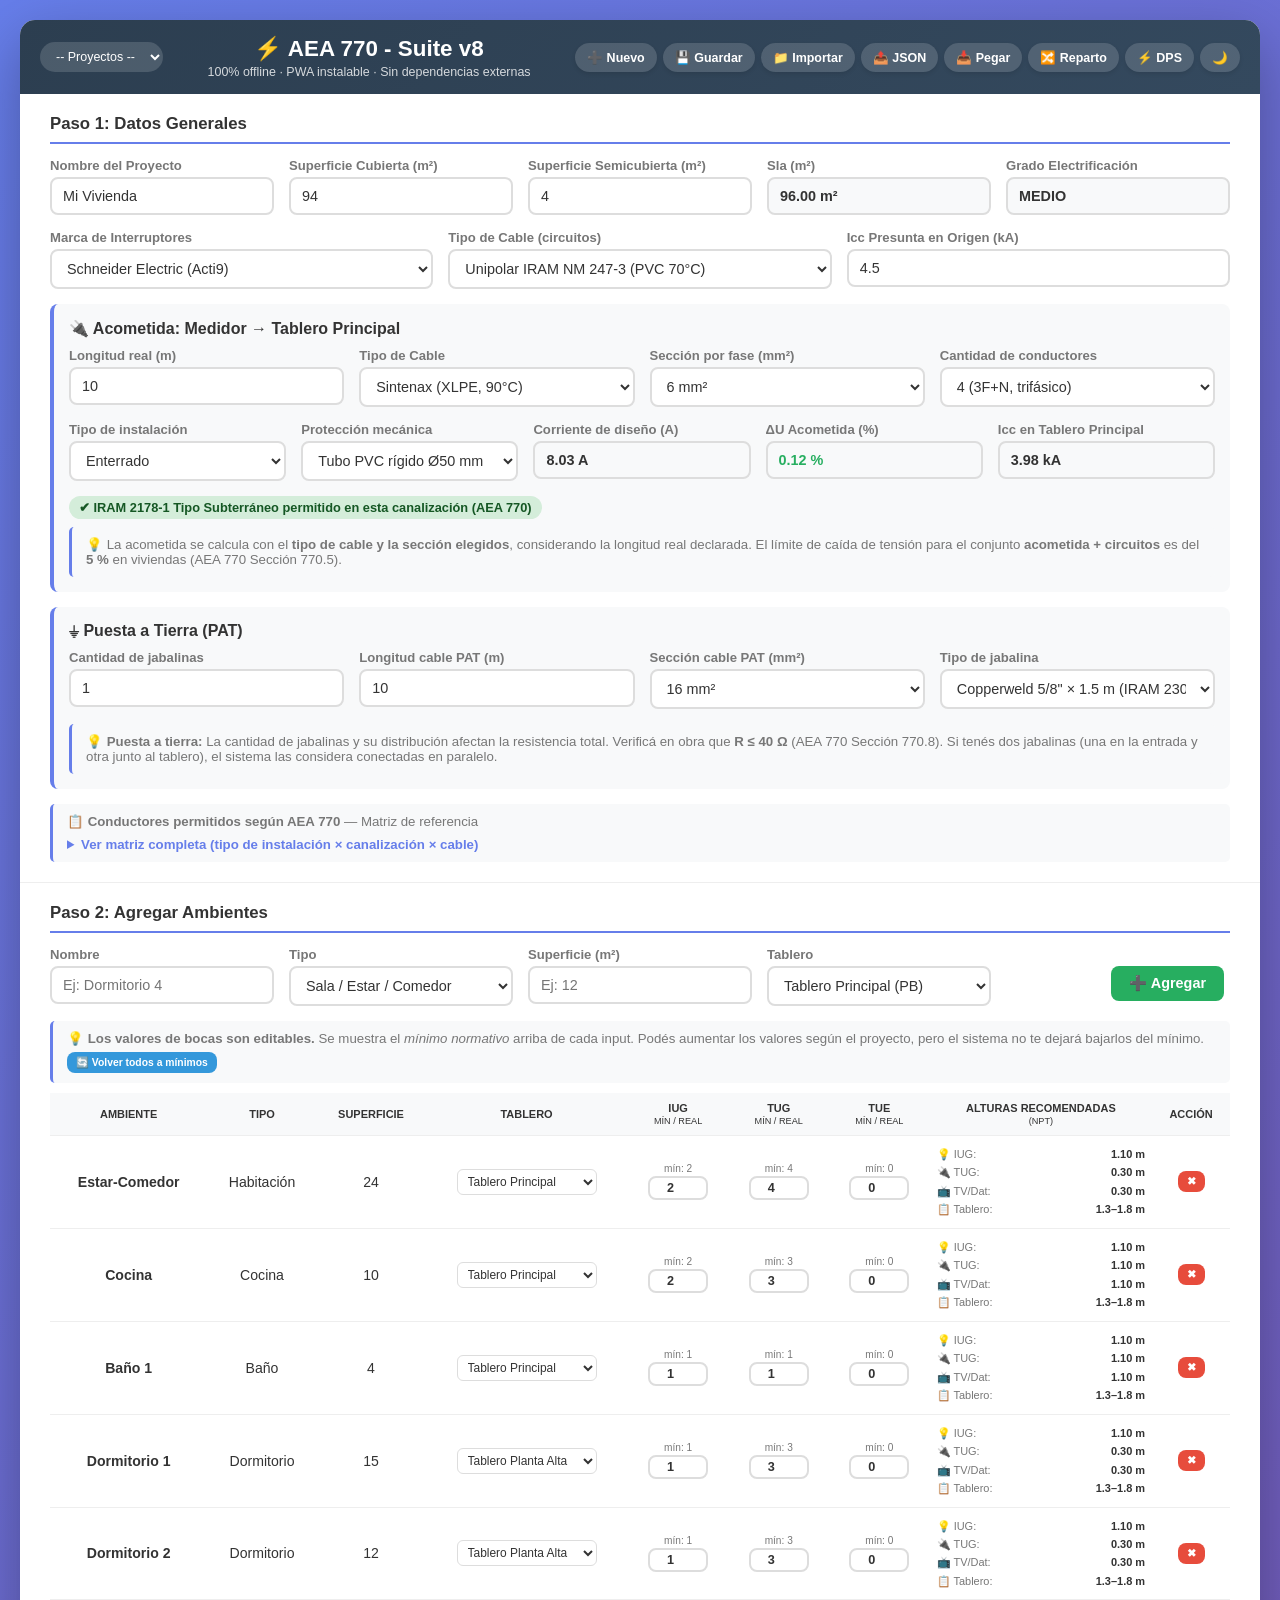
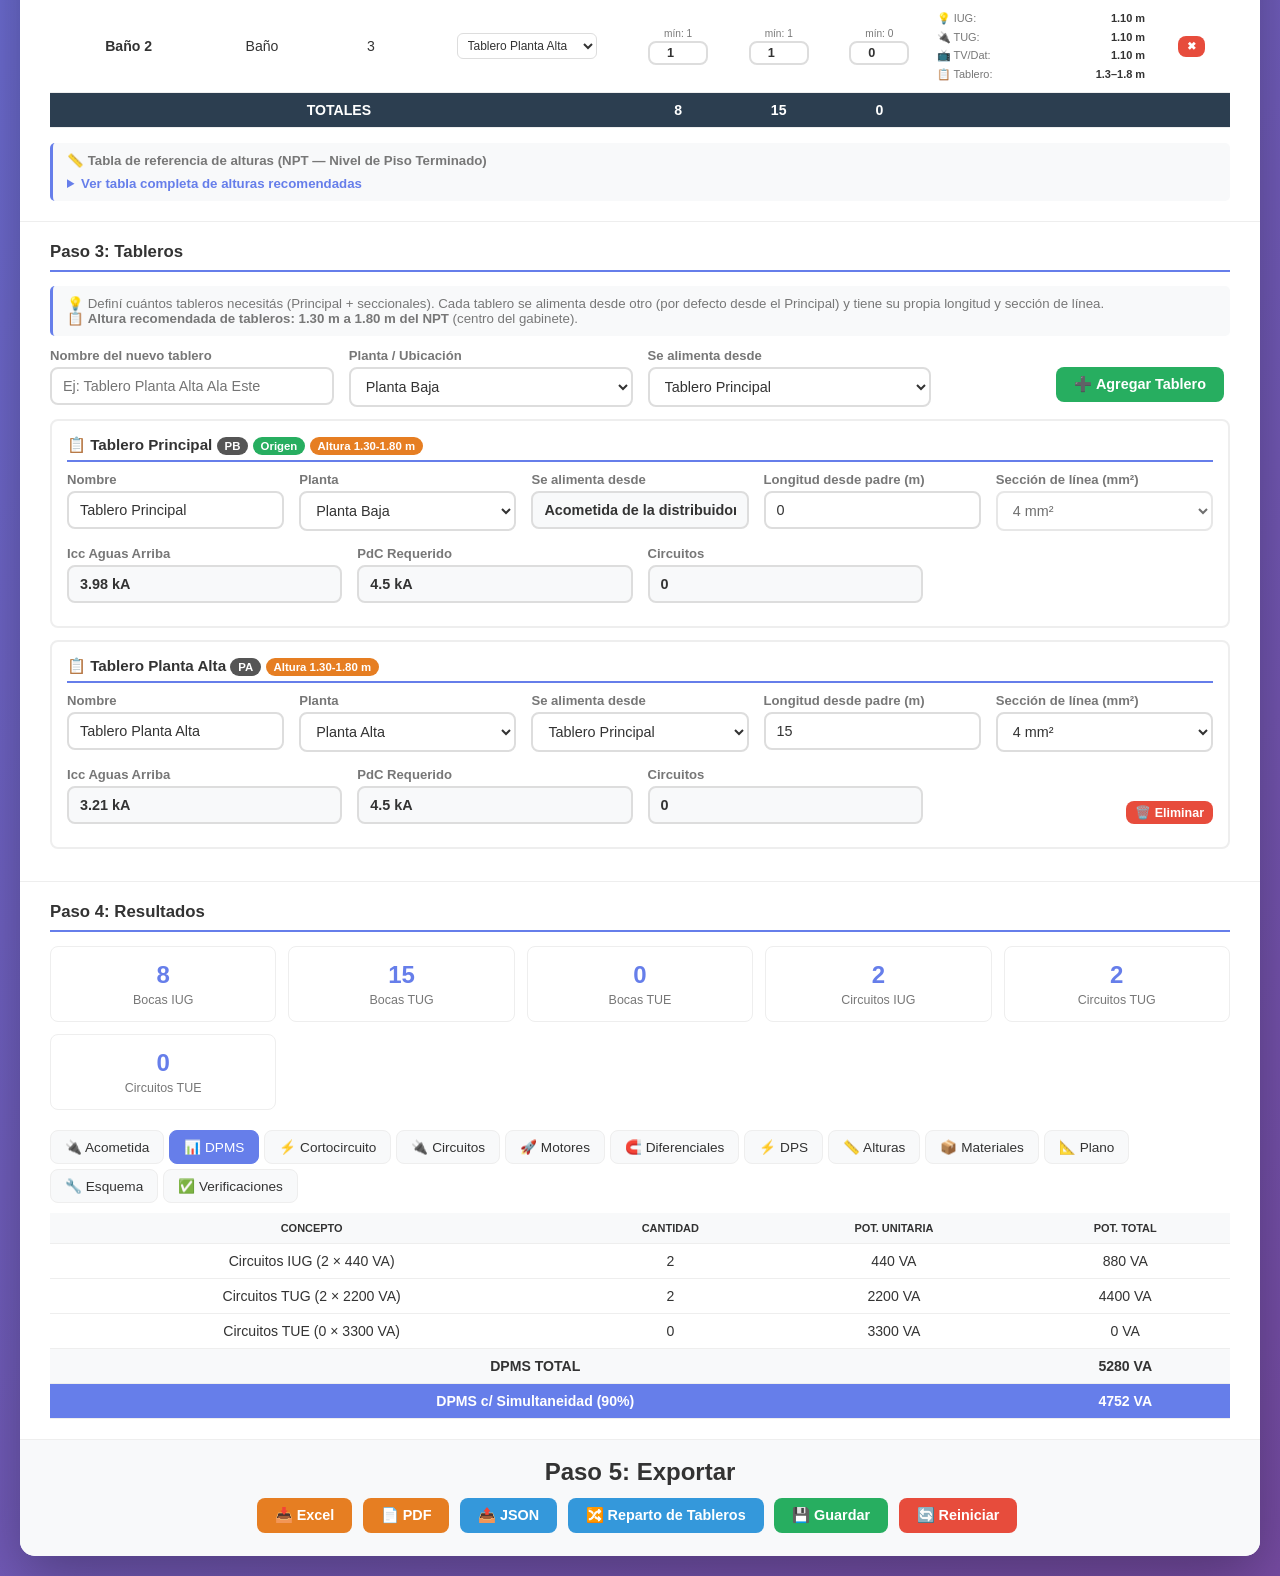
==== index.html @ 83b343ec "Add files via upload" ====
<!DOCTYPE html>
<html lang="es">
<head>
<meta charset="UTF-8">
<meta name="viewport" content="width=device-width, initial-scale=1.0">
<title>Diseño Eléctrico AEA 770 - Suite v8</title>

<!-- PWA Manifest e íconos (temporalmente desactivados) -->
<!--
<link rel="manifest" href="manifest.json">
<link rel="icon" type="image/png" sizes="192x192" href="icons/icon-192.png">
<link rel="icon" type="image/png" sizes="512x512" href="icons/icon-512.png">
<link rel="apple-touch-icon" href="icons/icon-192.png">
-->
<meta name="theme-color" content="#667eea">
<meta name="apple-mobile-web-app-capable" content="yes">
<meta name="mobile-web-app-capable" content="yes">
<meta name="apple-mobile-web-app-status-bar-style" content="black-translucent">
<meta name="apple-mobile-web-app-title" content="AEA 770">

<!-- Librerías LOCALES (sin CDN) -->
<script src="libs/jspdf.umd.min.js"></script>
<script src="libs/jspdf.plugin.autotable.min.js"></script>
<script src="libs/xlsx.full.min.js"></script>

<style>
:root {
    --bg-gradient: linear-gradient(135deg, #667eea 0%, #764ba2 100%);
    --card-bg: #ffffff;
    --card-header: linear-gradient(135deg, #2c3e50 0%, #34495e 100%);
    --text: #333;
    --text-light: #777;
    --border: #eee;
    --input-bg: #fff;
    --input-border: #ddd;
    --table-header: #f8f9fa;
    --table-hover: #f8f9fa;
    --accent: #667eea;
    --accent-dark: #5568d3;
}
body.dark {
    --bg-gradient: linear-gradient(135deg, #1a1a2e 0%, #16213e 100%);
    --card-bg: #1e1e2e;
    --card-header: linear-gradient(135deg, #0f0f1a 0%, #1a1a2e 100%);
    --text: #e0e0e0;
    --text-light: #aaa;
    --border: #333;
    --input-bg: #2a2a3e;
    --input-border: #444;
    --table-header: #2a2a3e;
    --table-hover: #2f2f45;
    --accent: #7b8ff0;
    --accent-dark: #667eea;
}
* { box-sizing: border-box; margin: 0; padding: 0; transition: background-color 0.3s, color 0.3s; }
body {
    font-family: 'Segoe UI', Tahoma, Geneva, Verdana, sans-serif;
    background: var(--bg-gradient);
    min-height: 100vh;
    padding: 20px;
    color: var(--text);
}
.container {
    max-width: 1500px;
    margin: 0 auto;
    background: var(--card-bg);
    border-radius: 15px;
    box-shadow: 0 20px 60px rgba(0,0,0,0.3);
    overflow: hidden;
}
header {
    background: var(--card-header);
    color: white;
    padding: 15px 20px;
    display: grid;
    grid-template-columns: auto 1fr auto;
    gap: 15px;
    align-items: center;
}
.header-left {
    display: flex;
    align-items: center;
    gap: 10px;
}
.header-center {
    text-align: center;
    min-width: 0;
}
.header-center h1 {
    font-size: 1.4em;
    margin-bottom: 3px;
    white-space: nowrap;
    overflow: hidden;
    text-overflow: ellipsis;
}
.header-center p {
    font-size: 0.78em;
    opacity: 0.8;
    white-space: nowrap;
    overflow: hidden;
    text-overflow: ellipsis;
}
.header-right {
    display: flex;
    gap: 6px;
    flex-wrap: nowrap;
    justify-content: flex-end;
    align-items: center;
}
.header-right button {
    background: rgba(255,255,255,0.15);
    border: none;
    color: white;
    padding: 7px 12px;
    border-radius: 18px;
    cursor: pointer;
    font-size: 0.78em;
    margin: 0;
    white-space: nowrap;
    width: auto;
    box-shadow: 0 2px 4px rgba(0,0,0,0.1);
    transition: transform 0.2s, background 0.3s;
}
.header-right button:hover {
    background: rgba(255,255,255,0.3);
    transform: translateY(-2px);
}
.proyecto-selector {
    background: rgba(255,255,255,0.15);
    border: none;
    color: white;
    padding: 7px 12px;
    border-radius: 18px;
    font-size: 0.78em;
    cursor: pointer;
    max-width: 200px;
    width: auto;
}
.proyecto-selector option { color: #333; }

@media (max-width: 900px) {
    header {
        grid-template-columns: 1fr;
        text-align: center;
    }
    .header-left, .header-center, .header-right {
        justify-content: center;
    }
    .header-center h1 { white-space: normal; }
    .header-center p { white-space: normal; }
    .header-right { flex-wrap: wrap; }
    .proyecto-selector { max-width: 100%; }
}
label {
    display: block; font-weight: 600; margin-bottom: 4px;
    color: var(--text-light); font-size: 0.82em;
}
input, select, textarea {
    width: 100%; padding: 9px 11px;
    border: 2px solid var(--input-border);
    border-radius: 8px; font-size: 0.9em;
    background: var(--input-bg); color: var(--text);
}
input:focus, select:focus, textarea:focus { outline: none; border-color: var(--accent); }
input[readonly] { background: var(--table-header); font-weight: 700; }
button {
    background: var(--accent); color: white; border: none;
    padding: 9px 18px; border-radius: 8px;
    font-size: 0.9em; font-weight: 600; cursor: pointer;
    margin-right: 6px; margin-bottom: 5px;
}
button:hover { background: var(--accent-dark); }
button.danger { background: #e74c3c; }
button.danger:hover { background: #c0392b; }
button.success { background: #27ae60; }
button.success:hover { background: #229954; }
button.export { background: #e67e22; }
button.export:hover { background: #d35400; }
button.info { background: #3498db; }
button.info:hover { background: #2980b9; }
button.small { padding: 4px 9px; font-size: 0.78em; margin: 0; }
table {
    width: 100%; border-collapse: collapse; margin-top: 10px;
    font-size: 0.88em;
}
th, td {
    padding: 9px 7px; text-align: center;
    border-bottom: 1px solid var(--border);
}
th {
    background: var(--table-header); color: var(--text);
    font-weight: 700; font-size: 0.78em; text-transform: uppercase;
}
tr:hover { background: var(--table-hover); }
.result-card {
    background: var(--table-header); border-left: 4px solid var(--accent);
    padding: 15px; border-radius: 8px; margin-bottom: 15px;
}
.result-card h3 { color: var(--text); font-size: 1em; margin-bottom: 10px; }
.grid-2 {
    display: grid;
    grid-template-columns: repeat(auto-fit, minmax(190px, 1fr));
    gap: 12px;
}
.stat {
    background: var(--card-bg); padding: 14px;
    border-radius: 8px; text-align: center;
    border: 1px solid var(--border);
}
.stat .value { font-size: 1.5em; font-weight: 700; color: var(--accent); }
.stat .label { font-size: 0.78em; color: var(--text-light); margin-top: 4px; }
.badge {
    display: inline-block; padding: 4px 10px;
    border-radius: 20px; font-size: 0.8em; font-weight: 700;
}
.badge.ok { background: #d4edda; color: #155724; }
.badge.warn { background: #fff3cd; color: #856404; }
.badge.error { background: #f8d7da; color: #721c24; }
.badge.info { background: #d1ecf1; color: #0c5460; }
.actions {
    padding: 18px 30px; background: var(--table-header); text-align: center;
}
.empty-msg {
    text-align: center; color: var(--text-light);
    padding: 20px; font-style: italic;
}
.canvas-container, .svg-container {
    background: var(--card-bg); border: 1px solid var(--border);
    border-radius: 8px; padding: 12px; overflow-x: auto;
}
.svg-container svg { display: block; margin: 0 auto; max-width: 100%; }
.info-tip {
    background: var(--table-header); border-left: 3px solid var(--accent);
    padding: 10px 14px; border-radius: 5px;
    font-size: 0.83em; margin-top: 10px; color: var(--text-light);
}
.marca-badge {
    display: inline-block; padding: 3px 8px;
    border-radius: 12px; font-size: 0.75em;
    font-weight: 700; background: var(--accent); color: white;
}
.modal {
    display: none; position: fixed;
    top: 0; left: 0; width: 100%; height: 100%;
    background: rgba(0,0,0,0.7); z-index: 1000;
    justify-content: center; align-items: center;
}
.modal.active { display: flex; }
.modal-content {
    background: var(--card-bg); color: var(--text);
    padding: 25px; border-radius: 12px;
    max-width: 700px; width: 90%; max-height: 85vh;
    overflow-y: auto;
}
.modal-content h3 { margin-bottom: 15px; }
.modal-content textarea {
    width: 100%; height: 200px; padding: 10px;
    font-family: monospace; font-size: 0.8em;
    background: var(--input-bg); color: var(--text);
    border: 2px solid var(--input-border); border-radius: 8px;
}
.tabs {
    display: flex; gap: 5px; margin-bottom: 10px; flex-wrap: wrap;
}
.tab {
    padding: 8px 14px; background: var(--table-header);
    border: 1px solid var(--border); border-radius: 8px;
    cursor: pointer; font-size: 0.85em; color: var(--text);
}
.tab.active { background: var(--accent); color: white; border-color: var(--accent); }
.tab-content { display: none; }
.tab-content.active { display: block; }

/* PLANO EDITOR */
.plano-toolbar {
    display: flex; gap: 8px; margin-bottom: 10px;
    padding: 10px; background: var(--table-header);
    border-radius: 8px; flex-wrap: wrap; align-items: center;
}
.plano-toolbar button {
    padding: 6px 12px; font-size: 0.82em; margin: 0;
}
.plano-toolbar button.active {
    background: #27ae60; box-shadow: 0 0 0 2px rgba(39,174,96,0.4);
}
.plano-editor-wrap {
    background: var(--card-bg); border: 1px solid var(--border);
    border-radius: 8px; overflow: auto; max-height: 700px;
    position: relative;
}
#planoCanvas {
    display: block; cursor: crosshair;
    background: #fafafa;
}
body.dark #planoCanvas { background: #2a2a3e; }
.plano-info {
    display: flex; gap: 15px; margin-top: 10px; padding: 10px;
    background: var(--table-header); border-radius: 8px;
    font-size: 0.85em; flex-wrap: wrap;
}
.plano-info span { color: var(--text-light); }
.plano-info strong { color: var(--text); }
.elemento-seleccionado {
    position: fixed; bottom: 20px; right: 20px;
    background: var(--card-bg); border: 2px solid var(--accent);
    border-radius: 8px; padding: 12px 15px;
    box-shadow: 0 4px 12px rgba(0,0,0,0.2);
    font-size: 0.85em; z-index: 500; min-width: 220px;
}
.elemento-seleccionado h4 { margin-bottom: 8px; font-size: 0.95em; }
.elemento-seleccionado input, .elemento-seleccionado select {
    margin-bottom: 6px; padding: 5px 8px; font-size: 0.85em;
}
.elemento-seleccionado button { padding: 5px 10px; font-size: 0.8em; margin: 2px; }

/* TABLERO CARD */
.tablero-card {
    background: var(--card-bg); border: 2px solid var(--border);
    border-radius: 8px; padding: 15px; margin-bottom: 12px;
}
.tablero-card h4 {
    color: var(--text); font-size: 0.95em;
    margin-bottom: 10px; padding-bottom: 5px;
    border-bottom: 2px solid var(--accent);
}
.tablero-card .form-row { margin-bottom: 8px; }

/* INPUT BOCAS EDITABLE */
.bocas-input-wrap {
    display: flex; flex-direction: column; align-items: center; gap: 2px;
}
.bocas-input-wrap input {
    width: 60px; padding: 3px; text-align: center;
    font-weight: 700;
}
.bocas-min {
    font-size: 0.72em; color: var(--text-light); font-weight: 400;
}
.bocas-badge-extra {
    display: inline-block;
    background: #3498db; color: white;
    font-size: 0.68em; font-weight: 700;
    padding: 1px 5px; border-radius: 8px;
    margin-left: 3px;
}

/* INSTALL BANNER */
#installBanner {
    display: none;
    background: linear-gradient(135deg, #27ae60, #229954);
    color: white;
    padding: 12px 20px;
    border-radius: 10px;
    margin-bottom: 15px;
    text-align: center;
    font-size: 0.9em;
}
#installBanner button {
    background: white;
    color: #27ae60;
    font-weight: 700;
    padding: 6px 14px;
    margin-left: 10px;
}

/* ===== CORRECCIÓN DE LAYOUT ===== */
.header-right button,
.header-right .proyecto-selector,
.header-left .proyecto-selector {
    width: auto;
    max-width: none;
}
.header-right button {
    flex: 0 0 auto;
}
@media (max-width: 900px) {
    .header-right {
        flex-wrap: wrap;
        justify-content: center;
    }
    .header-right button,
    .header-right .proyecto-selector,
    .header-left .proyecto-selector {
        width: auto;
        flex: 0 0 auto;
    }
    .proyecto-selector { max-width: 100%; }
}

.step {
    padding: 20px 30px;
    border-bottom: 1px solid var(--border);
}
.step h2 {
    font-size: 1.05em;
    color: var(--text);
    margin-bottom: 14px;
    padding-bottom: 8px;
    border-bottom: 2px solid var(--accent);
}
.form-row {
    display: flex;
    gap: 15px;
    flex-wrap: wrap;
    margin-bottom: 15px;
}
.form-row .form-group { flex: 1 1 180px; min-width: 0; }
.form-group { display: flex; flex-direction: column; }
.form-group button { margin-top: auto; }

@media (max-width: 700px) {
    .form-row { flex-direction: column; }
    header h1 { font-size: 1.2em; }
    .stat .value { font-size: 1.2em; }
}

/* ALTURAS CELL */
.alturas-cell {
    font-size: 0.78em;
    line-height: 1.5;
    text-align: left;
    min-width: 130px;
}
.alturas-cell .alt-row {
    display: flex;
    justify-content: space-between;
    gap: 8px;
    padding: 1px 0;
}
.alturas-cell .alt-label {
    color: var(--text-light);
    font-weight: 400;
}
.alturas-cell .alt-value {
    font-weight: 700;
    color: var(--text);
}
.alturas-ref-table {
    width: 100%;
    font-size: 0.78em;
}
.alturas-ref-table th {
    background: var(--accent);
    color: white;
    font-size: 0.72em;
}
.alturas-ref-table td { text-align: left; padding: 6px; }
.alturas-ref-table td.center { text-align: center; }

/* MATRIZ AEA */
.matriz-aea-table {
    width: 100%;
    font-size: 0.72em;
    border-collapse: collapse;
}
.matriz-aea-table th {
    background: var(--accent);
    color: white;
    padding: 6px 4px;
    font-size: 0.68em;
    text-align: center;
}
.matriz-aea-table td {
    padding: 5px 4px;
    text-align: center;
    border: 1px solid var(--border);
    font-size: 0.95em;
}
.matriz-aea-table td:first-child,
.matriz-aea-table td:nth-child(2) {
    text-align: left;
    font-weight: 600;
    font-size: 0.85em;
}
.matriz-aea-table td.cell-permitido {
    background: #d4edda;
    color: #155724;
    font-weight: 700;
}
.matriz-aea-table td.cell-no-permitido {
    background: #f8d7da;
    color: #721c24;
    font-weight: 700;
}
.matriz-aea-table td.cell-solo-pe {
    background: #fff3cd;
    color: #856404;
    font-weight: 700;
}

/* INPUTS EDITABLES EN TABLA DE CIRCUITOS */
.circ-input {
    width: 70px;
    padding: 3px 4px;
    font-size: 0.85em;
    text-align: center;
    border: 1px solid var(--input-border);
    border-radius: 5px;
    background: var(--input-bg);
    color: var(--text);
}
.circ-input.editable {
    border-color: var(--accent);
    background: var(--input-bg);
}
.circ-select {
    padding: 3px 4px;
    font-size: 0.82em;
    border: 1px solid var(--input-border);
    border-radius: 5px;
    background: var(--input-bg);
    color: var(--text);
    max-width: 90px;
}
</style>
</head>
<body>
<div class="container">
    <header>
    <div class="header-left">
        <select class="proyecto-selector" id="selectorProyecto" onchange="cambiarProyecto(this.value)">
            <option value="">-- Proyectos --</option>
        </select>
    </div>
    <div class="header-center">
        <h1>⚡ AEA 770 - Suite v8</h1>
        <p>100% offline · PWA instalable · Sin dependencias externas</p>
    </div>
    <div class="header-right">
        <button onclick="nuevoProyecto()">➕ Nuevo</button>
        <button onclick="guardarProyecto()">💾 Guardar</button>
        <button onclick="document.getElementById('inputFileJSON').click()">📁 Importar</button>
        <button onclick="abrirModalJSON('exportar')">📤 JSON</button>
        <button onclick="abrirModalJSON('importar')">📥 Pegar</button>
        <button onclick="abrirRepartoTableros()" title="Reparto de circuitos por tablero">🔀 Reparto</button>
        <button onclick="irAModuloDPS()" title="Módulo de Protección contra Sobretensiones">⚡ DPS</button>
        <button onclick="toggleTema()">🌙</button>
    </div>
    <input type="file" id="inputFileJSON" accept=".json" style="display:none;" onchange="importarArchivoJSON(this)">
    </header>

    <div id="installBanner">
        📲 Instalá esta app en tu dispositivo para usarla sin conexión.
        <button onclick="instalarPWA()">Instalar</button>
        <button onclick="cerrarBanner()" style="background: rgba(255,255,255,0.2); color: white;">✖</button>
    </div>

    <!-- PASO 1 -->
    <div class="step">
        <h2>Paso 1: Datos Generales</h2>
        <div class="form-row">
            <div class="form-group">
                <label>Nombre del Proyecto</label>
                <input type="text" id="nombreProyecto" value="Mi Vivienda">
            </div>
            <div class="form-group">
                <label>Superficie Cubierta (m²)</label>
                <input type="number" id="supCubierta" value="94" min="0" step="0.1">
            </div>
            <div class="form-group">
                <label>Superficie Semicubierta (m²)</label>
                <input type="number" id="supSemicubierta" value="4" min="0" step="0.1">
            </div>
            <div class="form-group">
                <label>Sla (m²)</label>
                <input type="text" id="slaResult" readonly>
            </div>
            <div class="form-group">
                <label>Grado Electrificación</label>
                <input type="text" id="gradoResult" readonly>
            </div>
        </div>
        <div class="form-row">
            <div class="form-group">
                <label>Marca de Interruptores</label>
                <select id="marcaInterruptores" onchange="renderizarTodo()">
                    <option value="Schneider">Schneider Electric (Acti9)</option>
                    <option value="Siemens">Siemens (5SL / Betagard)</option>
                    <option value="ABB">ABB (System pro M compact)</option>
                    <option value="Legrand">Legrand (DX³)</option>
                </select>
            </div>
            <div class="form-group">
                <label>Tipo de Cable (circuitos)</label>
                <select id="tipoCable" onchange="renderizarTodo()">
                    <option value="unipolar">Unipolar IRAM NM 247-3 (PVC 70°C)</option>
                    <option value="afumex">Afumex (Libre de halógenos, 90°C)</option>
                    <option value="sintenax">Sintenax (XLPE, 90°C)</option>
                </select>
            </div>
            <div class="form-group">
                <label>Icc Presunta en Origen (kA)</label>
                <input type="number" id="iccOrigen" value="4.5" min="0.5" max="10" step="0.1">
            </div>
        </div>

        <!-- ACOMETIDA MEDIDOR → TABLERO PRINCIPAL -->
        <div class="result-card" style="margin-top:15px;margin-bottom:0;">
            <h3>🔌 Acometida: Medidor → Tablero Principal</h3>
            <div class="form-row">
                <div class="form-group">
                    <label>Longitud real (m)</label>
                    <input type="number" id="acomLongitud" value="10" min="0" step="0.5" onchange="renderizarTodo()">
                </div>
                <div class="form-group">
                    <label>Tipo de Cable</label>
                    <select id="acomTipoCable" onchange="renderizarTodo()">
                        <option value="unipolar">Unipolar IRAM NM 247-3 (PVC 70°C)</option>
                        <option value="afumex">Afumex (Libre de halógenos, 90°C)</option>
                        <option value="sintenax" selected>Sintenax (XLPE, 90°C)</option>
                    </select>
                </div>
                <div class="form-group">
                    <label>Sección por fase (mm²)</label>
                    <select id="acomSeccion" onchange="renderizarTodo()">
                        <option value="4">4 mm²</option>
                        <option value="6" selected>6 mm²</option>
                        <option value="10">10 mm²</option>
                        <option value="16">16 mm²</option>
                        <option value="25">25 mm²</option>
                        <option value="35">35 mm²</option>
                    </select>
                </div>
                <div class="form-group">
                    <label>Cantidad de conductores</label>
                    <select id="acomConductores" onchange="renderizarTodo()">
                        <option value="3">3 (2F+N, monofásico)</option>
                        <option value="4" selected>4 (3F+N, trifásico)</option>
                        <option value="5">5 (3F+N+PE)</option>
                    </select>
                </div>
            </div>
            <div class="form-row">
                <div class="form-group">
                    <label>Tipo de instalación</label>
                    <select id="acomTipoInst" onchange="renderizarTodo()">
                        <option value="enterrado" selected>Enterrado</option>
                        <option value="embutido">Embutido en mampostería</option>
                        <option value="vista">A la vista (cablecanal)</option>
                        <option value="aereo">Aéreo (cable portante)</option>
                    </select>
                </div>
                <div class="form-group">
                    <label>Protección mecánica</label>
                    <select id="acomProteccion" onchange="renderizarTodo()">
                        <option value="tubo_pvc_50" selected>Tubo PVC rígido Ø50 mm</option>
                        <option value="tubo_pvc_63">Tubo PVC rígido Ø63 mm</option>
                        <option value="tubo_pvc_110">Tubo PVC rígido Ø110 mm</option>
                        <option value="caño_metalico">Caño metálico galvanizado</option>
                        <option value="cablecanal">Cablecanal reforzado</option>
                        <option value="sin">Sin protección adicional</option>
                    </select>
                </div>
                <div class="form-group">
                    <label>Corriente de diseño (A)</label>
                    <input type="text" id="acomCorriente" readonly>
                </div>
                <div class="form-group">
                    <label>ΔU Acometida (%)</label>
                    <input type="text" id="acomDU" readonly>
                </div>
                <div class="form-group">
                    <label>Icc en Tablero Principal</label>
                    <input type="text" id="acomIccFinal" readonly>
                </div>
            </div>
            <div id="validacionAcometida" style="margin-top:8px;"></div>
            <div class="info-tip" style="margin-top:8px;">
                💡 La acometida se calcula con el <strong>tipo de cable y la sección elegidos</strong>, considerando la longitud real declarada.
                El límite de caída de tensión para el conjunto <strong>acometida + circuitos</strong> es del <strong>5 %</strong> en viviendas (AEA 770 Sección 770.5).
            </div>
        </div>

        <!-- PUESTA A TIERRA -->
        <div class="result-card" style="margin-top:15px;margin-bottom:0;">
            <h3>⏚ Puesta a Tierra (PAT)</h3>
            <div class="form-row">
                <div class="form-group">
                    <label>Cantidad de jabalinas</label>
                    <input type="number" id="patCantJabalina" value="1" min="1" max="10" step="1" onchange="renderizarTodo()">
                </div>
                <div class="form-group">
                    <label>Longitud cable PAT (m)</label>
                    <input type="number" id="patLongCable" value="10" min="1" step="1" onchange="renderizarTodo()">
                </div>
                <div class="form-group">
                    <label>Sección cable PAT (mm²)</label>
                    <select id="patSeccion" onchange="renderizarTodo()">
                        <option value="4">4 mm²</option>
                        <option value="6">6 mm²</option>
                        <option value="10">10 mm²</option>
                        <option value="16" selected>16 mm²</option>
                        <option value="25">25 mm²</option>
                    </select>
                </div>
                <div class="form-group">
                    <label>Tipo de jabalina</label>
                    <select id="patTipoJabalina" onchange="renderizarTodo()">
                        <option value="copperweld">Copperweld 5/8" × 1.5 m (IRAM 2309)</option>
                        <option value="copperweld_3m">Copperweld 5/8" × 3 m</option>
                        <option value="acero_cobre">Acero-cobre 3/4" × 2 m</option>
                    </select>
                </div>
            </div>
            <div class="info-tip" style="margin-top:8px;">
                💡 <strong>Puesta a tierra:</strong> La cantidad de jabalinas y su distribución afectan la resistencia total.
                Verificá en obra que <strong>R ≤ 40 Ω</strong> (AEA 770 Sección 770.8). Si tenés dos jabalinas (una en la entrada
                y otra junto al tablero), el sistema las considera conectadas en paralelo.
            </div>
        </div>

        <!-- MATRIZ AEA - CONDUCTORES PERMITIDOS -->
        <div class="info-tip" style="margin-top:15px;">
            📋 <strong>Conductores permitidos según AEA 770</strong> — Matriz de referencia
            <details style="margin-top:8px;">
                <summary style="cursor:pointer;font-weight:700;color:var(--accent);">Ver matriz completa (tipo de instalación × canalización × cable)</summary>
                <div style="overflow-x:auto;margin-top:10px;">
                    <table class="matriz-aea-table" id="tablaMatrizAEA">
                        <thead>
                            <tr>
                                <th>Tipo de instalación</th>
                                <th>Tipo de canalización</th>
                                <th>IRAM NM 247-3</th>
                                <th>IRAM NM 247-3 SOH</th>
                                <th>IRAM 2178-1 Subterráneo</th>
                                <th>IRAM 62267 Tipo 1 SOH</th>
                                <th>IRAM 62266 Tipo 1 SOH</th>
                                <th>IRAM 2178-1 comando</th>
                                <th>IRAM 2204</th>
                                <th>IRAM NM 280</th>
                            </tr>
                        </thead>
                        <tbody id="tbodyMatrizAEA"></tbody>
                    </table>
                </div>
                <div style="margin-top:10px;">
                    <h4 style="font-size:0.9em;margin-bottom:6px;">🎨 Identificación de conductores</h4>
                    <div style="display:flex;gap:15px;flex-wrap:wrap;font-size:0.85em;">
                        <div><span style="display:inline-block;width:30px;height:6px;background:#b87333;border-radius:3px;vertical-align:middle;"></span> Línea 1 — Marrón</div>
                        <div><span style="display:inline-block;width:30px;height:6px;background:#000;border-radius:3px;vertical-align:middle;"></span> Línea 2 — Negro</div>
                        <div><span style="display:inline-block;width:30px;height:6px;background:#c0392b;border-radius:3px;vertical-align:middle;"></span> Línea 3 — Rojo</div>
                        <div><span style="display:inline-block;width:30px;height:6px;background:#2980b9;border-radius:3px;vertical-align:middle;"></span> Neutro — Celeste</div>
                        <div><span style="display:inline-block;width:30px;height:6px;background:repeating-linear-gradient(45deg,#27ae60,#27ae60 4px,#f1c40f 4px,#f1c40f 8px);border-radius:3px;vertical-align:middle;"></span> PE — Verde/Amarillo</div>
                    </div>
                    <div style="margin-top:6px;font-size:0.82em;color:var(--text-light);">
                        Identificación alternativa: por etiquetas L1, L2, L3, N, PE en los extremos.
                    </div>
                </div>
            </details>
        </div>
    </div>

    <!-- PASO 2 -->
    <div class="step">
        <h2>Paso 2: Agregar Ambientes</h2>
        <div class="form-row">
            <div class="form-group">
                <label>Nombre</label>
                <input type="text" id="nuevoNombre" placeholder="Ej: Dormitorio 4">
            </div>
            <div class="form-group">
                <label>Tipo</label>
                <select id="nuevoTipo">
                    <option value="Habitación">Sala / Estar / Comedor</option>
                    <option value="Dormitorio">Dormitorio</option>
                    <option value="Cocina">Cocina</option>
                    <option value="Baño">Baño / Toilette</option>
                    <option value="Pasillo">Pasillo</option>
                    <option value="Vestíbulo">Vestíbulo / Hall / Garage</option>
                    <option value="Lavadero">Lavadero</option>
                    <option value="Balcón">Balcón / Galería</option>
                    <option value="Kitchenette">Kitchenette</option>
                    <option value="Depósito">Depósito</option>
                    <option value="Cuarto Técnico">Cuarto de Máquinas</option>
                </select>
            </div>
            <div class="form-group">
                <label>Superficie (m²)</label>
                <input type="number" id="nuevoArea" placeholder="Ej: 12" min="0" step="0.1">
            </div>
            <div class="form-group">
                <label>Tablero</label>
                <select id="nuevoTablero"></select>
            </div>
            <div class="form-group" style="display:flex;align-items:flex-end;">
                <button onclick="agregarAmbiente()" class="success">➕ Agregar</button>
            </div>
        </div>

        <div class="info-tip" style="margin-bottom:8px;">
            💡 <strong>Los valores de bocas son editables.</strong> Se muestra el <em>mínimo normativo</em> arriba de cada input.
            Podés aumentar los valores según el proyecto, pero el sistema no te dejará bajarlos del mínimo.
            <br>
            <button onclick="resetearBocasMinimas()" class="info small" style="margin-top:6px;">🔄 Volver todos a mínimos</button>
        </div>

        <table>
            <thead>
                <tr>
                    <th>Ambiente</th><th>Tipo</th><th>Superficie</th>
                    <th>Tablero</th>
                    <th>IUG<br><small style="font-weight:400;">mín / real</small></th>
                    <th>TUG<br><small style="font-weight:400;">mín / real</small></th>
                    <th>TUE<br><small style="font-weight:400;">mín / real</small></th>
                    <th>Alturas recomendadas<br><small style="font-weight:400;">(NPT)</small></th>
                    <th>Acción</th>
                </tr>
            </thead>
            <tbody id="tbodyAmbientes"></tbody>
            <tfoot id="tfootAmbientes"></tfoot>
        </table>
        <div id="emptyMsg" class="empty-msg">No hay ambientes cargados.</div>

        <div class="info-tip" style="margin-top:15px;">
            📏 <strong>Tabla de referencia de alturas (NPT — Nivel de Piso Terminado)</strong>
            <details style="margin-top:8px;">
                <summary style="cursor:pointer;font-weight:700;color:var(--accent);">Ver tabla completa de alturas recomendadas</summary>
                <div style="overflow-x:auto;margin-top:10px;">
                    <table class="alturas-ref-table">
                        <thead>
                            <tr>
                                <th>Ambiente</th>
                                <th>💡 IUG</th>
                                <th>🔌 TUG</th>
                                <th>⚡ TUE</th>
                                <th>📺 TV/Datos</th>
                                <th>📋 Tablero</th>
                                <th>Observaciones</th>
                            </tr>
                        </thead>
                        <tbody id="tbodyAlturasRef"></tbody>
                    </table>
                </div>
            </details>
        </div>
    </div>

    <!-- PASO 3 -->
    <div class="step">
        <h2>Paso 3: Tableros</h2>
        <div class="info-tip" style="margin-bottom:12px;">
            💡 Definí cuántos tableros necesitás (Principal + seccionales). Cada tablero se alimenta desde otro
            (por defecto desde el Principal) y tiene su propia longitud y sección de línea.
            <br>📋 <strong>Altura recomendada de tableros: 1.30 m a 1.80 m del NPT</strong> (centro del gabinete).
        </div>
        <div class="form-row" style="margin-bottom:12px;">
            <div class="form-group">
                <label>Nombre del nuevo tablero</label>
                <input type="text" id="nuevoTableroNombre" placeholder="Ej: Tablero Planta Alta Ala Este">
            </div>
            <div class="form-group">
                <label>Planta / Ubicación</label>
                <select id="nuevoTableroPlanta">
                    <option value="PB">Planta Baja</option>
                    <option value="PA">Planta Alta</option>
                    <option value="SS">Subsuelo</option>
                    <option value="EXT">Exterior / Garage</option>
                    <option value="OTRA">Otra</option>
                </select>
            </div>
            <div class="form-group">
                <label>Se alimenta desde</label>
                <select id="nuevoTableroPadre"></select>
            </div>
            <div class="form-group" style="display:flex;align-items:flex-end;">
                <button onclick="agregarTablero()" class="success">➕ Agregar Tablero</button>
            </div>
        </div>
        <div id="tablerosContainer"></div>
    </div>

    <!-- PASO 4 -->
    <div class="step" id="seccionResultados" style="display:none;">
        <h2>Paso 4: Resultados</h2>
        <div class="grid-2">
            <div class="stat"><div class="value" id="totalIUG">0</div><div class="label">Bocas IUG</div></div>
            <div class="stat"><div class="value" id="totalTUG">0</div><div class="label">Bocas TUG</div></div>
            <div class="stat"><div class="value" id="totalTUE">0</div><div class="label">Bocas TUE</div></div>
            <div class="stat"><div class="value" id="totalCircIUG">0</div><div class="label">Circuitos IUG</div></div>
            <div class="stat"><div class="value" id="totalCircTUG">0</div><div class="label">Circuitos TUG</div></div>
            <div class="stat"><div class="value" id="totalCircTUE">0</div><div class="label">Circuitos TUE</div></div>
        </div>

        <div class="tabs" style="margin-top:20px;">
            <div class="tab" onclick="cambiarTab(event, 'tab-acometida')">🔌 Acometida</div>
            <div class="tab active" onclick="cambiarTab(event, 'tab-dpms')">📊 DPMS</div>
            <div class="tab" onclick="cambiarTab(event, 'tab-icc')">⚡ Cortocircuito</div>
            <div class="tab" onclick="cambiarTab(event, 'tab-circuitos')">🔌 Circuitos</div>
            <div class="tab" onclick="cambiarTab(event, 'tab-motores')">🚀 Motores</div>
            <div class="tab" onclick="cambiarTab(event, 'tab-diferenciales')">🧲 Diferenciales</div>
            <div class="tab" onclick="cambiarTab(event, 'tab-dps')">⚡ DPS</div>
            <div class="tab" onclick="cambiarTab(event, 'tab-alturas')">📏 Alturas</div>
            <div class="tab" onclick="cambiarTab(event, 'tab-materiales')">📦 Materiales</div>
            <div class="tab" onclick="cambiarTab(event, 'tab-plano')">📐 Plano</div>
            <div class="tab" onclick="cambiarTab(event, 'tab-esquema')">🔧 Esquema</div>
            <div class="tab" onclick="cambiarTab(event, 'tab-verificaciones')">✅ Verificaciones</div>
        </div>

        <div id="tab-dpms" class="tab-content active">
            <table>
                <thead><tr><th>Concepto</th><th>Cantidad</th><th>Pot. Unitaria</th><th>Pot. Total</th></tr></thead>
                <tbody id="tbodyDPMS"></tbody>
                <tfoot id="tfootDPMS"></tfoot>
            </table>
        </div>

        <div id="tab-icc" class="tab-content">
            <table>
                <thead>
                    <tr><th>Punto</th><th>Icc Arriba (kA)</th><th>Longitud (m)</th><th>Sección</th><th>Icc Abajo (kA)</th><th>PdC Auto</th></tr>
                </thead>
                <tbody id="tbodyIcc"></tbody>
            </table>
        </div>

        <div id="tab-circuitos" class="tab-content">
            <div class="info-tip" style="margin-bottom:8px;">
                ✏️ <strong>Columnas editables:</strong> Sección, Protección, Longitud y (para TUE) Potencia.
                Los valores por defecto son los mínimos normativos, pero podés aumentarlos según el proyecto.
            </div>
            <table>
                <thead>
                    <tr>
                        <th>Circuito</th><th>Tablero</th><th>Tipo</th><th>Bocas</th><th>DPMS</th>
                        <th>Secc.<br><small style="font-weight:400;">(mm²)</small></th>
                        <th>Prot.<br><small style="font-weight:400;">(A)</small></th>
                        <th>Long.<br><small style="font-weight:400;">(m)</small></th>
                        <th>Pot.<br><small style="font-weight:400;">(W, TUE)</small></th>
                        <th>ΔU (%)</th><th>Icc Abajo</th><th>PdC</th><th>Verif.</th>
                    </tr>
                </thead>
                <tbody id="tbodyCircuitos"></tbody>
            </table>
        </div>

        <div id="tab-motores" class="tab-content">
            <div class="info-tip" style="margin-bottom:12px;">
                🚀 <strong>Arranque de motores:</strong> La caída de tensión durante el arranque no debe superar el 15% según AEA 770.
                La potencia del motor se edita en la pestaña <strong>Circuitos</strong> (columna "Pot.").
            </div>
            <table>
                <thead>
                    <tr>
                        <th>Circuito TUE</th><th>Potencia (W)</th><th>Corriente Nominal (A)</th>
                        <th>Corriente Arranque (A)</th><th>Longitud (m)</th><th>Sección (mm²)</th>
                        <th>ΔU Régimen (%)</th><th>ΔU Arranque (%)</th><th>Verif.</th>
                    </tr>
                </thead>
                <tbody id="tbodyMotores"></tbody>
            </table>
        </div>

        <div id="tab-diferenciales" class="tab-content">
            <div id="seccionDiferenciales"></div>
        </div>

        <div id="tab-dps" class="tab-content">
            <div id="seccionDPS"></div>
        </div>

        <div id="tab-alturas" class="tab-content">
            <div class="info-tip" style="margin-bottom:12px;">
                📏 <strong>Alturas recomendadas según AEA 90364-7-770 y buenas prácticas.</strong>
                Todas las alturas se miden desde el <strong>Nivel de Piso Terminado (NPT)</strong> hasta el centro de la boca.
                <br>📋 Tableros eléctricos: <strong>1.30 m a 1.80 m</strong> (centro del gabinete).
            </div>
            <table id="tablaAlturasResultados">
                <thead>
                    <tr>
                        <th>Ambiente</th>
                        <th>💡 IUG (m)</th>
                        <th>🔌 TUG (m)</th>
                        <th>⚡ TUE (m)</th>
                        <th>📺 TV/Datos (m)</th>
                        <th>📋 Tablero (m)</th>
                        <th>Observaciones</th>
                    </tr>
                </thead>
                <tbody id="tbodyAlturas"></tbody>
            </table>

            <h3 style="margin-top:20px;font-size:0.95em;color:var(--text);">📋 Alturas de Tableros</h3>
            <table>
                <thead>
                    <tr>
                        <th>Tablero</th><th>Planta</th><th>Altura recomendada</th><th>Observaciones</th>
                    </tr>
                </thead>
                <tbody id="tbodyAlturasTableros"></tbody>
            </table>
        </div>

        <div id="tab-materiales" class="tab-content">
            <div class="form-row" style="margin-bottom:10px;">
                <div class="form-group">
                    <label>Tipo de Instalación</label>
                    <select id="tipoInstalacion" onchange="renderizarTodo()">
                        <option value="embutida">Embutida en cañería</option>
                        <option value="vista">A la vista (cablecanal)</option>
                        <option value="mixta">Mixta</option>
                    </select>
                </div>
            </div>
            <table>
                <thead>
                    <tr><th>Categoría</th><th>Descripción</th><th>Cantidad</th><th>Unidad</th><th>Notas</th></tr>
                </thead>
                <tbody id="tbodyMateriales"></tbody>
            </table>
        </div>

        <div id="tab-plano" class="tab-content">
            <div class="plano-toolbar">
                <strong style="margin-right:10px;">Herramienta:</strong>
                <button onclick="setHerramienta('select')" id="btnSelect" class="active small">🖱️ Seleccionar</button>
                <button onclick="setHerramienta('boca_iug')" id="btnIUG" class="small">💡 Boca IUG</button>
                <button onclick="setHerramienta('boca_tug')" id="btnTUG" class="small">🔌 Boca TUG</button>
                <button onclick="setHerramienta('boca_tue')" id="btnTUE" class="small">⚡ Boca TUE</button>
                <button onclick="setHerramienta('boca_tv')" id="btnTV" class="small">📺 Boca TV/Datos</button>
                <button onclick="setHerramienta('tablero')" id="btnTablero" class="small">📋 Tablero</button>
                <button onclick="setHerramienta('borrar')" id="btnBorrar" class="small danger">🗑️ Borrar</button>
                <span style="flex:1;"></span>
                <button onclick="limpiarPlano()" class="danger small">🔄 Limpiar Plano</button>
                <button onclick="exportarPlanoPNG()" class="export small">🖼️ Exportar PNG</button>
            </div>
            <div class="plano-toolbar" style="background:transparent;padding:5px 0;">
                <label style="margin-right:8px;">Ancho (m): <input type="number" id="planoAncho" value="15" min="5" max="50" step="1" style="width:70px;display:inline-block;"></label>
                <label style="margin-right:8px;">Alto (m): <input type="number" id="planoAlto" value="12" min="5" max="50" step="1" style="width:70px;display:inline-block;"></label>
                <button onclick="inicializarPlano()" class="info small">📐 Redibujar</button>
                <span style="flex:1;"></span>
                <button onclick="autoUbicarBocas()" class="success small">✨ Auto-ubicar bocas</button>
            </div>
            <div class="plano-editor-wrap">
                <canvas id="planoCanvas" width="1200" height="800"></canvas>
            </div>
            <div class="plano-info">
                <span>Escala: <strong id="planoEscala">50 px/m</strong></span>
                <span>Bocas IUG: <strong id="planoIUG">0</strong></span>
                <span>Bocas TUG: <strong id="planoTUG">0</strong></span>
                <span>Bocas TUE: <strong id="planoTUE">0</strong></span>
                <span>Bocas TV: <strong id="planoTV">0</strong></span>
                <span>Elementos: <strong id="planoTotal">0</strong></span>
            </div>
        </div>

        <div id="tab-esquema" class="tab-content">
            <div class="svg-container" id="svgContainer"></div>
        </div>

        <div id="tab-acometida" class="tab-content">
            <div class="info-tip" style="margin-bottom:12px;">
                🔌 <strong>Tramo Medidor → Tablero Principal.</strong> Es un tramo crítico porque define:
                <ul style="margin:6px 0 0 18px;">
                    <li>La <strong>Icc disponible</strong> en el tablero principal.</li>
                    <li>La <strong>caída de tensión</strong> que consume presupuesto de los circuitos (límite conjunto 5 %).</li>
                    <li>La <strong>sección mínima</strong> del cable de acometida.</li>
                </ul>
            </div>
            <div id="acometidaDetalle"></div>
        </div>

        <div id="tab-verificaciones" class="tab-content">
            <div id="verificaciones"></div>
        </div>
    </div>

    <!-- PASO 5 -->
    <div class="actions" id="seccionExportar" style="display:none;">
        <h2 style="color:var(--text);margin-bottom:12px;">Paso 5: Exportar</h2>
        <button class="export" onclick="exportarExcel()">📥 Excel</button>
        <button class="export" onclick="exportarPDF()">📄 PDF</button>
        <button class="info" onclick="exportarJSON()">📤 JSON</button>
        <button class="info" onclick="abrirRepartoTableros()">🔀 Reparto de Tableros</button>
        <button class="success" onclick="guardarProyecto()">💾 Guardar</button>
        <button class="danger" onclick="resetear()">🔄 Reiniciar</button>
    </div>
</div>

<div class="modal" id="modalJSON">
    <div class="modal-content">
        <h3 id="modalJSONTitulo">Exportar / Importar JSON</h3>
        <textarea id="modalJSONTexto" placeholder="Pegá aquí el JSON..."></textarea>
        <div style="margin-top:15px;text-align:right;">
            <button onclick="cerrarModalJSON()">Cerrar</button>
            <button id="modalJSONAccion" class="success" onclick="ejecutarAccionJSON()">Confirmar</button>
        </div>
    </div>
</div>

<div id="panelElemento" class="elemento-seleccionado" style="display:none;"></div>

<script>
// ============================================================
// PWA - SERVICE WORKER + INSTALACIÓN (temporalmente desactivado)
// ============================================================
let deferredPrompt = null;

// Registro del Service Worker temporalmente comentado mientras se depura
// if ('serviceWorker' in navigator) {
//     window.addEventListener('load', () => {
//         navigator.serviceWorker.register('./sw.js').then(reg => {
//             console.log('✅ Service Worker registrado:', reg.scope);
//         }).catch(err => {
//             console.log('⚠️ Service Worker no disponible:', err.message);
//         });
//     });
// }

window.addEventListener('beforeinstallprompt', (e) => {
    e.preventDefault();
    deferredPrompt = e;
    const banner = document.getElementById('installBanner');
    if (banner) banner.style.display = 'block';
});

function instalarPWA() {
    if (!deferredPrompt) {
        mostrarToast('ℹ️ Ya instalada o no soportado por el navegador');
        return;
    }
    deferredPrompt.prompt();
    deferredPrompt.userChoice.then((choice) => {
        if (choice.outcome === 'accepted') {
            mostrarToast('📲 App instalada correctamente');
        }
        deferredPrompt = null;
        cerrarBanner();
    });
}

function cerrarBanner() {
    const banner = document.getElementById('installBanner');
    if (banner) banner.style.display = 'none';
}

window.addEventListener('appinstalled', () => {
    mostrarToast('✅ App instalada');
    cerrarBanner();
});

if (window.matchMedia('(display-mode: standalone)').matches) {
    cerrarBanner();
}

// ============================================================
// LIMPIEZA DE TEXTO PARA jsPDF
// ============================================================
function limpiarTextoPDF(texto) {
    if (texto === null || texto === undefined) return '';
    return String(texto)
        .replace(/→/g, '->')
        .replace(/←/g, '<-')
        .replace(/↔/g, '<->')
        .replace(/≤/g, '<=')
        .replace(/≥/g, '>=')
        .replace(/≠/g, '!=')
        .replace(/Ω/g, 'Ohm')
        .replace(/°/g, ' deg')
        .replace(/²/g, '2')
        .replace(/³/g, '3')
        .replace(/·/g, '.')
        .replace(/✔/g, '[OK]')
        .replace(/✖/g, '[X]')
        .replace(/⚠/g, '[!]')
        .replace(/ℹ/g, '[i]')
        .replace(/⏚/g, 'PAT')
        .replace(/🔌/g, '')
        .replace(/📋/g, '')
        .replace(/📏/g, '')
        .replace(/✅/g, '[OK]')
        .replace(/🚀/g, '')
        .replace(/🧲/g, '')
        .replace(/📊/g, '')
        .replace(/⚡/g, '')
        .replace(/📦/g, '')
        .replace(/📐/g, '')
        .replace(/🔧/g, '')
        .replace(/💡/g, '')
        .replace(/⏚/g, '')
        .replace(/Δ/g, 'DU')
        .replace(/—/g, '-')
        .replace(/–/g, '-')
        .replace(/[""]/g, '"')
        .replace(/['']/g, "'");
}

function autoTableLimpio(doc, opciones) {
    const opt = { ...opciones };
    if (opt.head) {
        opt.head = opt.head.map(fila => fila.map(celda => limpiarTextoPDF(celda)));
    }
    if (opt.body) {
        opt.body = opt.body.map(fila => fila.map(celda => limpiarTextoPDF(celda)));
    }
    doc.autoTable(opt);
}

// ============================================================
// CATÁLOGO DE MARCAS
// ============================================================
const CATALOGO_MARCAS = {
    'Schneider': {
        'PIA_IUG': 'Acti9 iC60N 1P+N C10A {pdc}kA',
        'PIA_TUG': 'Acti9 iC60N 1P+N C16A {pdc}kA',
        'PIA_TUE': 'Acti9 iC60N 1P+N C20A {pdc}kA',
        'ID_30mA': 'Acti9 iID 2P 40A 30mA Clase AC',
        'ID_300mA': 'Acti9 iID 2P 40A 300mA Selectivo Clase S',
        'ID_BAÑO': 'Acti9 iID 2P 25A 30mA Clase AC'
    },
    'Siemens': {
        'PIA_IUG': 'Betagard 5SL6 1P+N C10A {pdc}kA',
        'PIA_TUG': 'Betagard 5SL6 1P+N C16A {pdc}kA',
        'PIA_TUE': 'Betagard 5SL6 1P+N C20A {pdc}kA',
        'ID_30mA': '5SM3 2P 40A 30mA Clase AC',
        'ID_300mA': '5SM3 2P 40A 300mA Selectivo Clase S',
        'ID_BAÑO': '5SM3 2P 25A 30mA Clase AC'
    },
    'ABB': {
        'PIA_IUG': 'System pro M S201 C10A {pdc}kA',
        'PIA_TUG': 'System pro M S201 C16A {pdc}kA',
        'PIA_TUE': 'System pro M S201 C20A {pdc}kA',
        'ID_30mA': 'F200 2P 40A 30mA Clase AC',
        'ID_300mA': 'F200 2P 40A 300mA Selectivo Clase S',
        'ID_BAÑO': 'F200 2P 25A 30mA Clase AC'
    },
    'Legrand': {
        'PIA_IUG': 'DX³ 1P+N C10A {pdc}kA',
        'PIA_TUG': 'DX³ 1P+N C16A {pdc}kA',
        'PIA_TUE': 'DX³ 1P+N C20A {pdc}kA',
        'ID_30mA': 'DX³ ID 2P 40A 30mA Clase AC',
        'ID_300mA': 'DX³ ID 2P 40A 300mA Selectivo Clase S',
        'ID_BAÑO': 'DX³ ID 2P 25A 30mA Clase AC'
    }
};

const PDC_COMERCIALES = [3, 4.5, 6, 10];
const ESCALA_PLANO = 50;

// ============================================================
// TIPOS DE CABLE
// ============================================================
const TIPOS_CABLE = {
    'unipolar': {
        nombre: 'Unipolar IRAM NM 247-3 (PVC 70°C)',
        tempMax: 70,
        gdc: { 1.5: 26.0, 2.5: 15.0, 4: 10.0, 6: 6.5, 10: 3.8, 16: 2.4, 25: 1.5, 35: 1.05, 50: 0.75 },
        ampacidad: { 1.5: 15, 2.5: 21, 4: 28, 6: 36, 10: 50, 16: 68, 25: 89, 35: 110, 50: 134 }
    },
    'afumex': {
        nombre: 'Afumex (Libre de halógenos, 90°C)',
        tempMax: 90,
        gdc: { 1.5: 23.4, 2.5: 13.5, 4: 9.0, 6: 5.9, 10: 3.4, 16: 2.2, 25: 1.35, 35: 0.95, 50: 0.68 },
        ampacidad: { 1.5: 18, 2.5: 25, 4: 34, 6: 43, 10: 60, 16: 80, 25: 101, 35: 126, 50: 153 }
    },
    'sintenax': {
        nombre: 'Sintenax (XLPE, 90°C)',
        tempMax: 90,
        gdc: { 1.5: 22.5, 2.5: 13.0, 4: 8.7, 6: 5.7, 10: 3.3, 16: 2.1, 25: 1.3, 35: 0.92, 50: 0.65 },
        ampacidad: { 1.5: 21, 2.5: 29, 4: 39, 6: 50, 10: 68, 16: 91, 25: 116, 35: 144, 50: 175 }
    }
};

const SECCIONES_DISPONIBLES = [1.5, 2.5, 4, 6, 10, 16, 25, 35, 50];
const PROTECCIONES_DISPONIBLES = [6, 10, 16, 20, 25, 32, 40, 50, 63];

// ============================================================
// MATRIZ AEA 770 - Conductores permitidos
// ============================================================
const MATRIZ_AEA_CONDUCTORES = {
    'FIJA_INT': {
        nombre: 'Fija en interiores',
        canalizaciones: {
            'CAÑERIA_PVC': {
                nombre: 'Cañería / conducto / cablecanal con tapa removible - Aislante no propagante de llama (emisión normal de humos)',
                permitidos: ['NM247_3', 'NM247_3_SOH', 'IRAM2178_SUB', 'IRAM62267_1', 'IRAM62266_1', 'IRAM2178_COM'],
                noPermitidos: ['IRAM2204', 'IRAMNM280'],
                nota: 'IRAM NM 280 (desnudo) no permitido.'
            },
            'CAÑERIA_SOH': {
                nombre: 'Cañería / conducto / cablecanal con tapa removible - Metálico o aislante SOH',
                permitidos: ['NM247_3', 'NM247_3_SOH', 'IRAM2178_SUB', 'IRAM62267_1', 'IRAM62266_1', 'IRAM2178_COM'],
                noPermitidos: ['IRAM2204', 'IRAMNM280'],
                nota: 'IRAM NM 280 (desnudo) no permitido.'
            },
            'BANDEJA_PVC': {
                nombre: 'Bandeja portacables - Aislante con emisión normal de humos',
                permitidos: ['NM247_3_SOH', 'IRAM2178_SUB', 'IRAM62267_1', 'IRAM62266_1', 'IRAM2178_COM', 'IRAM2204'],
                noPermitidos: ['NM247_3', 'IRAMNM280'],
                nota: 'IRAM NM 247-3 (PVC común) NO permitido. IRAM NM 280 solo como conductor PE.'
            },
            'BANDEJA_SOH': {
                nombre: 'Bandeja portacables - Metálica o aislante SOH',
                permitidos: ['NM247_3_SOH', 'IRAM2178_SUB', 'IRAM62267_1', 'IRAM62266_1', 'IRAM2178_COM', 'IRAM2204', 'IRAMNM280'],
                noPermitidos: ['NM247_3'],
                nota: 'IRAM NM 247-3 (PVC común) NO permitido. IRAM NM 280 solo como PE.'
            }
        }
    },
    'SUBTERRANEA': {
        nombre: 'Subterránea',
        canalizaciones: {
            'SUB_DIRECTO': {
                nombre: 'Directamente enterrado',
                permitidos: ['IRAM2178_SUB', 'IRAM62267_1', 'IRAM62266_1'],
                noPermitidos: ['NM247_3', 'NM247_3_SOH', 'IRAM2178_COM', 'IRAM2204', 'IRAMNM280'],
                nota: 'IRAM NM 280 solo como parte del sistema de PAT.'
            },
            'SUB_CAÑO': {
                nombre: 'Dentro de conductos o caños enterrados',
                permitidos: ['NM247_3_SOH', 'IRAM2178_SUB', 'IRAM62267_1', 'IRAM62266_1', 'IRAM2178_COM'],
                noPermitidos: ['NM247_3', 'IRAM2204', 'IRAMNM280'],
                nota: 'IRAM NM 247-3 (PVC común) NO permitido bajo tierra.'
            }
        }
    }
};

const NOMBRES_TIPO_CABLE_AEA = {
    'NM247_3': 'IRAM NM 247-3 (PVC común)',
    'NM247_3_SOH': 'IRAM NM 247-3 SOH (libre de halógenos)',
    'IRAM2178_SUB': 'IRAM 2178-1 Tipo Subterráneo',
    'IRAM62267_1': 'IRAM 62267 Tipo 1 SOH',
    'IRAM62266_1': 'IRAM 62266 Tipo 1 SOH',
    'IRAM2178_COM': 'IRAM 2178-1 Subterráneo para comando',
    'IRAM2204': 'IRAM 2204',
    'IRAMNM280': 'IRAM NM 280 (desnudo, rígido/semirrígido)'
};

function mapearTipoCableAEA(tipoCableApp) {
    switch (tipoCableApp) {
        case 'unipolar': return 'NM247_3';
        case 'afumex': return 'NM247_3_SOH';
        case 'sintenax': return 'IRAM2178_SUB';
        default: return 'NM247_3';
    }
}

function mapearTipoInstAEA(tipoInstAcom, tipoCableAcom) {
    if (tipoInstAcom === 'enterrado') return 'SUBTERRANEA';
    return 'FIJA_INT';
}

function mapearCanalizacionAEA(tipoInstAcom, proteccionAcom) {
    if (tipoInstAcom === 'enterrado') {
        if (proteccionAcom === 'sin') return 'SUB_DIRECTO';
        return 'SUB_CAÑO';
    }
    if (proteccionAcom === 'caño_metalico') return 'CAÑERIA_SOH';
    return 'CAÑERIA_PVC';
}

function validarCombinacionAEA(tipoInst, canalizacion, tipoCableAEA) {
    const inst = MATRIZ_AEA_CONDUCTORES[tipoInst];
    if (!inst) return { permitido: null, motivo: 'Tipo de instalación no reconocido' };
    const canal = inst.canalizaciones[canalizacion];
    if (!canal) return { permitido: null, motivo: 'Tipo de canalización no reconocido' };
    if (canal.permitidos.includes(tipoCableAEA)) return { permitido: true, motivo: 'Permitido según AEA 770.' };
    if (canal.noPermitidos.includes(tipoCableAEA)) return { permitido: false, motivo: canal.nota || 'No permitido según AEA 770.' };
    return { permitido: null, motivo: 'No especificado en la matriz AEA 770.' };
}

// ============================================================
// ALTURAS DE TOMACORRIENTES
// ============================================================
function calcularAlturaTomas(ambiente) {
    const { tipo } = ambiente;
    let hIUG = 1.10, hTUG = 0.30, hTUE = 1.10, hTV = 0.30, hTab = 1.50, obs = '';

    switch (tipo) {
        case 'Habitación':
            hIUG = 1.10; hTUG = 0.30; hTUE = 1.10; hTV = 0.30; hTab = 1.50;
            obs = 'Tomacorrientes bajos. Boca TV/datos a 0.30-0.60 m. Tablero 1.30-1.80 m.';
            break;
        case 'Dormitorio':
            hIUG = 1.10; hTUG = 0.30; hTUE = 2.00; hTV = 0.30; hTab = 1.50;
            obs = 'TUG generales a 0.30 m. Prever TUE para AA split a 1.80-2.20 m. TV/datos a 0.30 m.';
            break;
        case 'Cocina':
            hIUG = 1.10; hTUG = 1.10; hTUE = 1.10; hTV = 1.10; hTab = 1.50;
            obs = 'TUG/TV sobre mesada a 1.10 m (mín. 0.20 m de la mesada). TUE según equipo.';
            break;
        case 'Baño':
            hIUG = 1.10; hTUG = 1.10; hTUE = 1.10; hTV = 1.10; hTab = 1.50;
            obs = 'Sección 701: tomas fuera del volumen de seguridad (mín. 0.60 m del borde de bañera/ducha).';
            break;
        case 'Pasillo':
            hIUG = 1.10; hTUG = 0.30; hTUE = 1.10; hTV = 0.30; hTab = 1.50;
            obs = 'Tomas a 0.30 m para aspiradora.';
            break;
        case 'Vestíbulo':
            hIUG = 1.10; hTUG = 0.30; hTUE = 1.10; hTV = 0.30; hTab = 1.50;
            obs = 'Tomas a 0.30 m. Tablero general a 1.30-1.80 m.';
            break;
        case 'Lavadero':
            hIUG = 1.10; hTUG = 1.10; hTUE = 1.10; hTV = 1.10; hTab = 1.50;
            obs = 'TUE lavarropas a 1.10 m (sobre mesada) o 0.30 m (detrás del equipo).';
            break;
        case 'Balcón':
            hIUG = 1.10; hTUG = 1.10; hTUE = 1.10; hTV = 1.10; hTab = 1.50;
            obs = 'IP44 mínimo en exterior. Prever protección diferencial 30 mA.';
            break;
        case 'Kitchenette':
            hIUG = 1.10; hTUG = 1.10; hTUE = 1.10; hTV = 1.10; hTab = 1.50;
            obs = 'Tomas sobre mesada a 1.10 m.';
            break;
        case 'Depósito':
            hIUG = 1.10; hTUG = 1.10; hTUE = 1.10; hTV = 1.10; hTab = 1.50;
            obs = 'Tomas a 1.10 m para evitar daños por almacenamiento.';
            break;
        case 'Cuarto Técnico':
            hIUG = 1.30; hTUG = 1.10; hTUE = 1.10; hTV = 1.10; hTab = 1.50;
            obs = 'Tomas para motores/bombas a 1.10 m. Interruptores a 1.30 m. Tablero 1.30-1.80 m.';
            break;
    }

    const hTUE_AA = 2.00;
    const hTabMin = 1.30, hTabMax = 1.80;

    return { hIUG, hTUG, hTUE, hTV, hTab, hTabMin, hTabMax, hTUE_AA, obs };
}

const TABLA_ALTURAS_REFERENCIA = [
    { tipo: 'Habitación (Sala/Estar/Comedor)', hIUG: '1.10 m', hTUG: '0.30 m', hTUE: '-', hTV: '0.30 m', hTab: '1.30-1.80 m', obs: 'TUG bajos. TV/datos a 0.30-0.60 m.' },
    { tipo: 'Dormitorio', hIUG: '1.10 m', hTUG: '0.30 m', hTUE: '1.10 m / 2.00 m AA', hTV: '0.30 m', hTab: '1.30-1.80 m', obs: 'TUE solo si hay AA split.' },
    { tipo: 'Cocina', hIUG: '1.10 m', hTUG: '1.10 m', hTUE: '1.10 m', hTV: '1.10 m', hTab: '1.30-1.80 m', obs: 'TUG sobre mesada (>=0.20 m de la mesada).' },
    { tipo: 'Baño / Toilette', hIUG: '1.10 m', hTUG: '1.10 m', hTUE: '-', hTV: '1.10 m', hTab: '1.30-1.80 m', obs: 'Sección 701: fuera del volumen de seguridad.' },
    { tipo: 'Pasillo', hIUG: '1.10 m', hTUG: '0.30 m', hTUE: '-', hTV: '0.30 m', hTab: '1.30-1.80 m', obs: 'TUG a 0.30 m.' },
    { tipo: 'Vestíbulo / Hall / Garage', hIUG: '1.10 m', hTUG: '0.30 m', hTUE: '-', hTV: '0.30 m', hTab: '1.30-1.80 m', obs: 'TUG a 0.30 m.' },
    { tipo: 'Lavadero', hIUG: '1.10 m', hTUG: '1.10 m', hTUE: '1.10 m', hTV: '1.10 m', hTab: '1.30-1.80 m', obs: 'TUE lavarropas.' },
    { tipo: 'Balcón / Galería', hIUG: '1.10 m', hTUG: '1.10 m', hTUE: '-', hTV: '1.10 m', hTab: '1.30-1.80 m', obs: 'IP44 mínimo. ID 30 mA obligatorio.' },
    { tipo: 'Kitchenette', hIUG: '1.10 m', hTUG: '1.10 m', hTUE: '1.10 m', hTV: '1.10 m', hTab: '1.30-1.80 m', obs: 'Sobre mesada.' },
    { tipo: 'Depósito', hIUG: '1.10 m', hTUG: '1.10 m', hTUE: '-', hTV: '1.10 m', hTab: '1.30-1.80 m', obs: 'Evitar daños por almacenamiento.' },
    { tipo: 'Cuarto Técnico', hIUG: '1.30 m', hTUG: '1.10 m', hTUE: '1.10 m', hTV: '1.10 m', hTab: '1.30-1.80 m', obs: 'Tablero a 1.30-1.80 m.' }
];

// ============================================================
// ESTADO GLOBAL
// ============================================================
let ambientes = [];
let circuitosPorTablero = {};
let tableros = [
    { id: 'Principal', nombre: 'Tablero Principal', planta: 'PB', long: 0, seccion: 4, iccArriba: 4.5, padre: null }
];
let contadorTableros = 1;
let planoElementos = [];
let herramientaActual = 'select';
let elementoSeleccionado = null;
let modoOscuro = false;
let proyectoActualId = null;
let arrastrando = null;
let offsetX = 0, offsetY = 0;

// ============================================================
// HELPERS DE TIPO DE CABLE
// ============================================================
function getTipoCableActual() {
    const sel = document.getElementById('tipoCable');
    return sel ? sel.value : 'unipolar';
}

function getGDC(seccion, tipoCable) {
    const tc = tipoCable || getTipoCableActual();
    const tabla = TIPOS_CABLE[tc]?.gdc || TIPOS_CABLE['unipolar'].gdc;
    return tabla[seccion] || 15;
}

function getAmpacidad(seccion, tipoCable) {
    const tc = tipoCable || getTipoCableActual();
    const tabla = TIPOS_CABLE[tc]?.ampacidad || TIPOS_CABLE['unipolar'].ampacidad;
    return tabla[seccion] || 15;
}

function getNombreTipoCable(tipoCable) {
    const tc = tipoCable || getTipoCableActual();
    return TIPOS_CABLE[tc]?.nombre || 'Unipolar IRAM NM 247-3';
}

// ============================================================
// PAT - Puesta a Tierra
// ============================================================
function obtenerDatosPAT() {
    const cantJabalina = parseInt(document.getElementById('patCantJabalina')?.value) || 1;
    const longCable = parseFloat(document.getElementById('patLongCable')?.value) || 10;
    const seccion = parseFloat(document.getElementById('patSeccion')?.value) || 16;
    const tipoJabalina = document.getElementById('patTipoJabalina')?.value || 'copperweld';

    const nombresJabalina = {
        'copperweld': 'Jabalina Copperweld 5/8" x 1.5 m (IRAM 2309)',
        'copperweld_3m': 'Jabalina Copperweld 5/8" x 3 m',
        'acero_cobre': 'Jabalina acero-cobre 3/4" x 2 m'
    };

    return { cantJabalina, longCable, seccion, tipoJabalina, nombreJabalina: nombresJabalina[tipoJabalina] };
}

// ============================================================
// CÁLCULOS NORMATIVOS
// ============================================================
function calcularSla() {
    const c = parseFloat(document.getElementById('supCubierta').value) || 0;
    const s = parseFloat(document.getElementById('supSemicubierta').value) || 0;
    return c + (s * 0.5);
}

function calcularGrado(sla) {
    if (sla <= 60) return 'MÍNIMO';
    if (sla <= 130) return 'MEDIO';
    if (sla <= 200) return 'ELEVADO';
    return 'SUPERIOR';
}

function calcularBocasMinimas(ambiente) {
    const { tipo, area } = ambiente;
    let iug = 0, tug = 0, tue = 0;
    switch(tipo) {
        case 'Habitación':
            iug = Math.max(1, Math.ceil(area / 18));
            tug = Math.max(2, Math.ceil(area / 6));
            break;
        case 'Dormitorio':
            iug = 1;
            if (area < 10) tug = 2;
            else if (area <= 36) tug = 3;
            else { tug = 3; tue = 1; }
            break;
        case 'Cocina': iug = 2; tug = 3; break;
        case 'Baño': iug = 1; tug = 1; break;
        case 'Pasillo':
            iug = Math.max(1, Math.ceil(area / 5));
            tug = area > 2 ? Math.max(1, Math.ceil(area / 5)) : 0;
            break;
        case 'Vestíbulo': iug = 1; tug = Math.max(1, Math.ceil(area / 12)); break;
        case 'Lavadero': iug = 1; tug = 2; break;
        case 'Balcón': iug = Math.max(1, Math.ceil(area / 5)); break;
        case 'Kitchenette': iug = 1; tug = 2; break;
        case 'Depósito':
            iug = Math.max(1, Math.ceil(area / 15));
            tug = Math.max(1, Math.ceil(area / 9));
            break;
        case 'Cuarto Técnico': iug = 1; tug = 1; tue = 1; break;
    }
    return { iug, tug, tue };
}

function calcularBocas(ambiente) {
    const min = calcularBocasMinimas(ambiente);
    return {
        iug: (ambiente.iugReal !== undefined && ambiente.iugReal !== null) ? ambiente.iugReal : min.iug,
        tug: (ambiente.tugReal !== undefined && ambiente.tugReal !== null) ? ambiente.tugReal : min.tug,
        tue: (ambiente.tueReal !== undefined && ambiente.tueReal !== null) ? ambiente.tueReal : min.tue,
        minIUG: min.iug,
        minTUG: min.tug,
        minTUE: min.tue
    };
}

function calcularCaidaTension(corriente, longitud, seccion, tipo, tipoCable) {
    const gdc = getGDC(seccion, tipoCable);
    const deltaU = gdc * corriente * (longitud / 1000);
    const tension = tipo === 'TUE' ? 380 : 220;
    return (deltaU / tension) * 100;
}

function calcularIccAguasAbajo(iccArriba, longitud, seccion) {
    if (longitud === 0) return iccArriba;
    const factores = { 1.5: 0.035, 2.5: 0.025, 4: 0.018, 6: 0.013, 10: 0.009, 16: 0.006, 25: 0.004, 35: 0.003, 50: 0.002 };
    const factor = factores[seccion] || 0.02;
    const reduccion = 1 / (1 + factor * longitud * (iccArriba / 4.5));
    return Math.max(0.5, iccArriba * reduccion);
}

function pdcComercial(icc) {
    for (const p of PDC_COMERCIALES) if (p >= icc) return p;
    return PDC_COMERCIALES[PDC_COMERCIALES.length - 1];
}

function calcularArranqueMotor(potenciaW, longitud, seccion, tipoArranque, tipoCable) {
    tipoArranque = tipoArranque || 'directo';
    const corrienteNominal = potenciaW / (1.73 * 380 * 0.85);
    const factorArranque = tipoArranque === 'directo' ? 6 : tipoArranque === 'estrella-triangulo' ? 2.5 : 3;
    const corrienteArranque = corrienteNominal * factorArranque;
    const gdcNominal = getGDC(seccion, tipoCable);
    const gdcArranque = gdcNominal * 1.6;
    const deltaU_arranque = gdcArranque * corrienteArranque * (longitud / 1000);
    const caidaArranque = (deltaU_arranque / 380) * 100;
    const deltaU_nominal = gdcNominal * corrienteNominal * (longitud / 1000);
    const caidaNominal = (deltaU_nominal / 380) * 100;
    return { corrienteNominal, corrienteArranque, factorArranque, caidaNominal, caidaArranque };
}

// ============================================================
// CÁLCULO DE ACOMETIDA
// ============================================================
function calcularAcometida() {
    const long = parseFloat(document.getElementById('acomLongitud').value) || 0;
    const tipoCable = document.getElementById('acomTipoCable').value;
    const seccion = parseFloat(document.getElementById('acomSeccion').value) || 6;
    const conductores = parseInt(document.getElementById('acomConductores').value) || 4;

    let dpmsFinal = window.__datosExport?.dpmsFinal;
    if (dpmsFinal === undefined || dpmsFinal === null || dpmsFinal === 0) {
        let totalCircIUG = 0, totalCircTUG = 0, totalCircTUE = 0;
        Object.values(circuitosPorTablero).forEach(circs => {
            circs.forEach(c => {
                if (c.tipo === 'IUG') totalCircIUG++;
                else if (c.tipo === 'TUG') totalCircTUG++;
                else if (c.tipo === 'TUE') totalCircTUE++;
            });
        });
        const grado = document.getElementById('gradoResult')?.value || 'MEDIO';
        const coefSimult = grado === 'MEDIO' ? 0.9 : grado === 'ELEVADO' ? 0.8 : grado === 'SUPERIOR' ? 0.7 : 1;
        dpmsFinal = (totalCircIUG * 440 + totalCircTUG * 2200 + totalCircTUE * 3300) * coefSimult;
    }

    const esTrifasico = conductores >= 4;
    const tension = esTrifasico ? 380 : 220;
    const corriente = esTrifasico
        ? dpmsFinal / (1.73 * tension * 0.9)
        : dpmsFinal / (tension * 0.9);

    const gdc = getGDC(seccion, tipoCable);
    const deltaU_V = gdc * corriente * (long / 1000);
    const deltaU_pct = (deltaU_V / tension) * 100;

    const iccOrigen = parseFloat(document.getElementById('iccOrigen').value) || 4.5;
    const iccFinal = calcularIccAguasAbajo(iccOrigen, long, seccion);
    const ampacidad = getAmpacidad(seccion, tipoCable);

    return {
        long, tipoCable, seccion, conductores, esTrifasico, tension,
        corriente, gdc, deltaU_V, deltaU_pct, iccFinal, iccOrigen, ampacidad
    };
}

function actualizarCamposAcometida() {
    const a = calcularAcometida();
    const elCorr = document.getElementById('acomCorriente');
    const elDU = document.getElementById('acomDU');
    const elIcc = document.getElementById('acomIccFinal');
    if (elCorr) elCorr.value = a.corriente.toFixed(2) + ' A';
    if (elDU) {
        elDU.value = a.deltaU_pct.toFixed(2) + ' %';
        elDU.style.color = a.deltaU_pct <= 5 ? '#27ae60' : '#e74c3c';
    }
    if (elIcc) elIcc.value = a.iccFinal.toFixed(2) + ' kA';

    const elValid = document.getElementById('validacionAcometida');
    if (elValid) {
        const tipoInst = document.getElementById('acomTipoInst').value;
        const proteccion = document.getElementById('acomProteccion').value;
        const tipoCable = document.getElementById('acomTipoCable').value;

        const tipoInstAEA = mapearTipoInstAEA(tipoInst, tipoCable);
        const canalizAEA = mapearCanalizacionAEA(tipoInst, proteccion);
        const tipoCableAEA = mapearTipoCableAEA(tipoCable);

        const v = validarCombinacionAEA(tipoInstAEA, canalizAEA, tipoCableAEA);
        const cableNombre = NOMBRES_TIPO_CABLE_AEA[tipoCableAEA] || tipoCableAEA;

        if (v.permitido === true) {
            elValid.innerHTML = `<span class="badge ok">✔ ${cableNombre} permitido en esta canalización (AEA 770)</span>`;
        } else if (v.permitido === false) {
            elValid.innerHTML = `<span class="badge error">✖ ${cableNombre} NO permitido. ${v.motivo}</span>`;
        } else {
            elValid.innerHTML = `<span class="badge warn">⚠ Verificar combinación manualmente</span>`;
        }
    }

    return a;
}

// ============================================================
// GESTIÓN DE AMBIENTES
// ============================================================
function agregarAmbiente() {
    const nombre = document.getElementById('nuevoNombre').value.trim();
    const tipo = document.getElementById('nuevoTipo').value;
    const area = parseFloat(document.getElementById('nuevoArea').value);
    const tablero = document.getElementById('nuevoTablero').value;

    if (!nombre) { alert('Ingresá un nombre.'); return; }
    if (!area || area <= 0) { alert('Ingresá una superficie válida.'); return; }

    if (tableros.length < 2) {
        alert('⚠️ Creá el tablero adicional primero.\n\n' +
              'Para asignar este ambiente a otro tablero, andá al Paso 3: Tableros ' +
              'y agregá al menos un tablero seccional.');
        return;
    }

    if (!tablero) { alert('Seleccioná un tablero.'); return; }
    ambientes.push({ nombre, tipo, area, tablero });
    document.getElementById('nuevoNombre').value = '';
    document.getElementById('nuevoArea').value = '';
    renderizarTodo();
}

function eliminarAmbiente(index) {
    ambientes.splice(index, 1);
    renderizarTodo();
}

function actualizarBocas(index, campo, valor) {
    const amb = ambientes[index];
    if (!amb) return;
    const min = calcularBocasMinimas(amb);
    const num = parseInt(valor) || 0;
    const minimo = min[campo];
    if (num < minimo) {
        alert('⚠️ El valor mínimo normativo para ' + campo.toUpperCase() + ' es ' + minimo + '.\nSe ajustó automáticamente.');
        amb[campo + 'Real'] = minimo;
    } else {
        amb[campo + 'Real'] = num;
    }
    renderizarTodo();
}

function opcionesTablerosAmbiente(seleccionado) {
    return tableros.map(t =>
        `<option value="${t.id}" ${t.id === seleccionado ? 'selected' : ''}>${t.nombre}</option>`
    ).join('');
}

function cambiarTableroAmbiente(index, nuevoTableroId) {
    const amb = ambientes[index];
    if (!amb) return;

    if (tableros.length < 2) {
        alert('⚠️ Creá el tablero adicional primero.\n\n' +
              'Para asignar ambientes a otro tablero, andá al Paso 3: Tableros ' +
              'y agregá al menos un tablero seccional.');
        renderizarTodo();
        return;
    }

    if (!tableros.find(t => t.id === nuevoTableroId)) return;
    amb.tablero = nuevoTableroId;
    renderizarTodo();
}

function resetearBocasMinimas() {
    if (ambientes.length === 0) { mostrarToast('⚠️ No hay ambientes cargados'); return; }
    if (!confirm('¿Volver todos los valores de bocas a los mínimos normativos?\nSe perderán los ajustes manuales.')) return;
    ambientes.forEach(amb => {
        delete amb.iugReal;
        delete amb.tugReal;
        delete amb.tueReal;
    });
    renderizarTodo();
    mostrarToast('✅ Valores reseteados a los mínimos normativos');
}

function toggleTema() {
    modoOscuro = !modoOscuro;
    document.body.classList.toggle('dark', modoOscuro);
    const btns = document.querySelectorAll('.header-right button');
    if (btns.length > 0) btns[btns.length - 1].textContent = modoOscuro ? '☀️' : '🌙';
    if (planoElementos.length > 0) dibujarPlano();
}

function cambiarTab(evt, tabId) {
    document.querySelectorAll('.tab').forEach(t => t.classList.remove('active'));
    document.querySelectorAll('.tab-content').forEach(t => t.classList.remove('active'));
    evt.target.classList.add('active');
    const tab = document.getElementById(tabId);
    if (tab) tab.classList.add('active');
    if (tabId === 'tab-plano') setTimeout(() => { inicializarPlano(); dibujarPlano(); }, 50);
}

// ============================================================
// RENDERIZADO PRINCIPAL
// ============================================================
function renderizarTodo() {
    const sla = calcularSla();
    const grado = calcularGrado(sla);
    document.getElementById('slaResult').value = sla.toFixed(2) + ' m²';
    document.getElementById('gradoResult').value = grado;

    const tbody = document.getElementById('tbodyAmbientes');
    const tfoot = document.getElementById('tfootAmbientes');
    const emptyMsg = document.getElementById('emptyMsg');

    if (ambientes.length === 0) {
        tbody.innerHTML = ''; tfoot.innerHTML = '';
        emptyMsg.style.display = 'block';
        document.getElementById('seccionResultados').style.display = 'none';
        document.getElementById('seccionExportar').style.display = 'none';
        return;
    }
    emptyMsg.style.display = 'none';

    let totalIUG = 0, totalTUG = 0, totalTUE = 0;

    tbody.innerHTML = ambientes.map((amb, i) => {
        const b = calcularBocas(amb);
        const alt = calcularAlturaTomas(amb);
        totalIUG += b.iug; totalTUG += b.tug; totalTUE += b.tue;

        const extraIUG = b.iug - b.minIUG;
        const extraTUG = b.tug - b.minTUG;
        const extraTUE = b.tue - b.minTUE;
        const badgeIUG = extraIUG > 0 ? `<span class="bocas-badge-extra">+${extraIUG}</span>` : '';
        const badgeTUG = extraTUG > 0 ? `<span class="bocas-badge-extra">+${extraTUG}</span>` : '';
        const badgeTUE = extraTUE > 0 ? `<span class="bocas-badge-extra">+${extraTUE}</span>` : '';

        const alturaCell = `
            <td class="alturas-cell">
                <div class="alt-row"><span class="alt-label">💡 IUG:</span><span class="alt-value">${alt.hIUG.toFixed(2)} m</span></div>
                <div class="alt-row"><span class="alt-label">🔌 TUG:</span><span class="alt-value">${alt.hTUG.toFixed(2)} m</span></div>
                ${b.tue > 0 ? `<div class="alt-row"><span class="alt-label">⚡ TUE:</span><span class="alt-value">${alt.hTUE.toFixed(2)} m</span></div>` : ''}
                <div class="alt-row"><span class="alt-label">📺 TV/Dat:</span><span class="alt-value">${alt.hTV.toFixed(2)} m</span></div>
                <div class="alt-row"><span class="alt-label">📋 Tablero:</span><span class="alt-value">${alt.hTabMin}–${alt.hTabMax} m</span></div>
            </td>`;

        return `<tr>
            <td><strong>${amb.nombre}</strong></td>
            <td>${amb.tipo}</td>
            <td>${amb.area}</td>
            <td>
                <select onchange="cambiarTableroAmbiente(${i}, this.value)"
                        style="padding:4px 6px;font-size:0.85em;border-radius:6px;border:1px solid var(--input-border);background:var(--input-bg);color:var(--text);max-width:140px;">
                    ${opcionesTablerosAmbiente(amb.tablero)}
                </select>
            </td>
            <td>
                <div class="bocas-input-wrap">
                    <span class="bocas-min">mín: ${b.minIUG}</span>
                    <input type="number" min="${b.minIUG}" value="${b.iug}"
                           onchange="actualizarBocas(${i}, 'iug', this.value)">
                    ${badgeIUG}
                </div>
            </td>
            <td>
                <div class="bocas-input-wrap">
                    <span class="bocas-min">mín: ${b.minTUG}</span>
                    <input type="number" min="${b.minTUG}" value="${b.tug}"
                           onchange="actualizarBocas(${i}, 'tug', this.value)">
                    ${badgeTUG}
                </div>
            </td>
            <td>
                <div class="bocas-input-wrap">
                    <span class="bocas-min">mín: ${b.minTUE}</span>
                    <input type="number" min="${b.minTUE}" value="${b.tue}"
                           onchange="actualizarBocas(${i}, 'tue', this.value)">
                    ${badgeTUE}
                </div>
            </td>
            ${alturaCell}
            <td><button class="danger small" onclick="eliminarAmbiente(${i})">✖</button></td>
        </tr>`;
    }).join('');

    tfoot.innerHTML = `<tr style="background:#2c3e50;color:white;font-weight:700;">
        <td colspan="4">TOTALES</td>
        <td>${totalIUG}</td><td>${totalTUG}</td><td>${totalTUE}</td><td></td><td></td>
    </tr>`;

    document.getElementById('totalIUG').textContent = totalIUG;
    document.getElementById('totalTUG').textContent = totalTUG;
    document.getElementById('totalTUE').textContent = totalTUE;

    window.__datosExport = window.__datosExport || {};
    window.__datosExport.totalIUG = totalIUG;
    window.__datosExport.totalTUG = totalTUG;
    window.__datosExport.totalTUE = totalTUE;

    renderizarTablaAlturasRef();
    renderizarMatrizAEA();
    renderizarTableros();
    renderizarDPMS();
    actualizarCamposAcometida();
    renderizarIcc();
    renderizarCircuitos();
    renderizarMotores();
    renderizarDiferenciales();
    renderizarDPS();
    renderizarAlturas();
    renderizarMateriales();
    renderizarVerificaciones();
    renderizarAcometida();
    dibujarEsquemaSVG();

    document.getElementById('seccionResultados').style.display = 'block';
    document.getElementById('seccionExportar').style.display = 'block';
}

function renderizarTablaAlturasRef() {
    const tbody = document.getElementById('tbodyAlturasRef');
    if (!tbody) return;
    tbody.innerHTML = TABLA_ALTURAS_REFERENCIA.map(r => `
        <tr>
            <td><strong>${r.tipo}</strong></td>
            <td class="center">${r.hIUG}</td>
            <td class="center">${r.hTUG}</td>
            <td class="center">${r.hTUE}</td>
            <td class="center">${r.hTV}</td>
            <td class="center">${r.hTab}</td>
            <td>${r.obs}</td>
        </tr>
    `).join('');
}

function renderizarMatrizAEA() {
    const tbody = document.getElementById('tbodyMatrizAEA');
    if (!tbody) return;

    const columnas = ['NM247_3', 'NM247_3_SOH', 'IRAM2178_SUB', 'IRAM62267_1', 'IRAM62266_1', 'IRAM2178_COM', 'IRAM2204', 'IRAMNM280'];
    let html = '';

    const fi = MATRIZ_AEA_CONDUCTORES['FIJA_INT'];
    Object.keys(fi.canalizaciones).forEach((key, idx) => {
        const canal = fi.canalizaciones[key];
        html += `<tr>
            <td>${idx === 0 ? '<strong>Fija en interiores</strong>' : ''}</td>
            <td>${canal.nombre}</td>`;
        columnas.forEach(col => {
            if (canal.permitidos.includes(col)) {
                if (col === 'IRAMNM280' && key.startsWith('BANDEJA')) {
                    html += `<td class="cell-solo-pe" title="Solo como conductor PE">✔ solo PE</td>`;
                } else {
                    html += `<td class="cell-permitido" title="Permitido">✔</td>`;
                }
            } else {
                html += `<td class="cell-no-permitido" title="No permitido">✖</td>`;
            }
        });
        html += `</tr>`;
    });

    const sub = MATRIZ_AEA_CONDUCTORES['SUBTERRANEA'];
    Object.keys(sub.canalizaciones).forEach((key, idx) => {
        const canal = sub.canalizaciones[key];
        html += `<tr>
            <td>${idx === 0 ? '<strong>Subterránea</strong>' : ''}</td>
            <td>${canal.nombre}</td>`;
        columnas.forEach(col => {
            if (canal.permitidos.includes(col)) {
                if (col === 'IRAMNM280' && key === 'SUB_DIRECTO') {
                    html += `<td class="cell-solo-pe" title="Solo como parte del sistema de PAT">✔ solo PAT</td>`;
                } else {
                    html += `<td class="cell-permitido" title="Permitido">✔</td>`;
                }
            } else {
                html += `<td class="cell-no-permitido" title="No permitido">✖</td>`;
            }
        });
        html += `</tr>`;
    });

    tbody.innerHTML = html;
}

function renderizarAlturas() {
    const tbody = document.getElementById('tbodyAlturas');
    const tbodyTab = document.getElementById('tbodyAlturasTableros');
    if (!tbody || !tbodyTab) return;

    tbody.innerHTML = ambientes.map(amb => {
        const b = calcularBocas(amb);
        const alt = calcularAlturaTomas(amb);
        const tabNombre = (tableros.find(t => t.id === amb.tablero) || {nombre: amb.tablero}).nombre;
        return `<tr>
            <td><strong>${amb.nombre}</strong><br><small style="color:var(--text-light);">${amb.tipo} · ${tabNombre}</small></td>
            <td>${alt.hIUG.toFixed(2)}</td>
            <td>${alt.hTUG.toFixed(2)}</td>
            <td>${b.tue > 0 ? alt.hTUE.toFixed(2) : '—'}</td>
            <td>${alt.hTV.toFixed(2)}</td>
            <td>${alt.hTabMin}–${alt.hTabMax}</td>
            <td style="text-align:left;font-size:0.85em;">${alt.obs}</td>
        </tr>`;
    }).join('') || '<tr><td colspan="7" class="empty-msg">Sin ambientes</td></tr>';

    tbodyTab.innerHTML = tableros.map(t => {
        const plantaNombre = { PB: 'Planta Baja', PA: 'Planta Alta', SS: 'Subsuelo', EXT: 'Exterior / Garage', OTRA: 'Otra' }[t.planta] || t.planta;
        const obs = t.padre
            ? 'Tablero seccional. Altura 1.30-1.80 m del NPT (centro del gabinete).'
            : 'Tablero principal. Altura 1.30-1.80 m del NPT (centro del gabinete). Prever espacio libre frontal >=0.80 m.';
        return `<tr>
            <td><strong>${t.nombre}</strong></td>
            <td>${plantaNombre}</td>
            <td><span class="marca-badge">1.30 – 1.80 m</span></td>
            <td style="text-align:left;font-size:0.85em;">${obs}</td>
        </tr>`;
    }).join('');
}

function renderizarAcometida() {
    const cont = document.getElementById('acometidaDetalle');
    if (!cont) return;

    const a = calcularAcometida();
    const tipoInst = document.getElementById('acomTipoInst').value;
    const proteccion = document.getElementById('acomProteccion').value;

    const nombresProteccion = {
        'tubo_pvc_50': 'Tubo PVC rígido Ø50 mm',
        'tubo_pvc_63': 'Tubo PVC rígido Ø63 mm',
        'tubo_pvc_110': 'Tubo PVC rígido Ø110 mm',
        'caño_metalico': 'Caño metálico galvanizado',
        'cablecanal': 'Cablecanal reforzado',
        'sin': 'Sin protección adicional'
    };

    const nombresTipoInst = {
        'enterrado': 'Enterrado',
        'embutido': 'Embutido en mampostería',
        'vista': 'A la vista (cablecanal)',
        'aereo': 'Aéreo (cable portante)'
    };

    const verifDU = a.deltaU_pct <= 5
        ? '<span class="badge ok">✔ ΔU ' + a.deltaU_pct.toFixed(2) + ' % ≤ 5 %</span>'
        : '<span class="badge error">✖ ΔU ' + a.deltaU_pct.toFixed(2) + ' % > 5 %</span>';

    const verifAmp = a.corriente <= a.ampacidad
        ? '<span class="badge ok">✔ I ' + a.corriente.toFixed(1) + ' A ≤ ' + a.ampacidad + ' A</span>'
        : '<span class="badge error">✖ I ' + a.corriente.toFixed(1) + ' A > ' + a.ampacidad + ' A</span>';

    const pdc = pdcComercial(a.iccFinal);

    cont.innerHTML = `
        <div class="grid-2" style="margin-bottom:15px;">
            <div class="stat"><div class="value">${a.long} m</div><div class="label">Longitud</div></div>
            <div class="stat"><div class="value">${a.seccion} mm²</div><div class="label">Sección por fase</div></div>
            <div class="stat"><div class="value">${a.conductores}</div><div class="label">Conductores</div></div>
            <div class="stat"><div class="value">${a.corriente.toFixed(1)} A</div><div class="label">Corriente de diseño</div></div>
            <div class="stat"><div class="value">${a.deltaU_pct.toFixed(2)} %</div><div class="label">ΔU Acometida</div></div>
            <div class="stat"><div class="value">${a.iccFinal.toFixed(2)} kA</div><div class="label">Icc Tablero Principal</div></div>
        </div>

        <table>
            <thead><tr><th>Concepto</th><th>Valor</th></tr></thead>
            <tbody>
                <tr><td>Tipo de cable</td><td>${getNombreTipoCable(a.tipoCable)}</td></tr>
                <tr><td>Sección por fase</td><td>${a.seccion} mm²</td></tr>
                <tr><td>Cantidad de conductores</td><td>${a.conductores} (${a.esTrifasico ? 'trifásico' : 'monofásico'})</td></tr>
                <tr><td>Tensión de cálculo</td><td>${a.tension} V</td></tr>
                <tr><td>GDC del cable</td><td>${a.gdc.toFixed(2)} Ω/km</td></tr>
                <tr><td>Ampacidad del cable</td><td>${a.ampacidad} A</td></tr>
                <tr><td>Corriente de diseño (I)</td><td>${a.corriente.toFixed(2)} A</td></tr>
                <tr><td>Longitud real</td><td>${a.long} m</td></tr>
                <tr><td>ΔU parcial (V)</td><td>${a.deltaU_V.toFixed(2)} V</td></tr>
                <tr><td>ΔU parcial (%)</td><td>${a.deltaU_pct.toFixed(2)} %</td></tr>
                <tr><td>Tipo de instalación</td><td>${nombresTipoInst[tipoInst] || tipoInst}</td></tr>
                <tr><td>Protección mecánica</td><td>${nombresProteccion[proteccion] || proteccion}</td></tr>
                <tr><td>Icc en origen (medidor)</td><td>${a.iccOrigen.toFixed(2)} kA</td></tr>
                <tr><td><strong>Icc en Tablero Principal</strong></td><td><strong>${a.iccFinal.toFixed(2)} kA</strong></td></tr>
                <tr><td>PdC requerido en Principal</td><td><span class="marca-badge">${pdc} kA</span></td></tr>
            </tbody>
        </table>

        <div style="margin-top:15px;">
            <h3 style="font-size:0.95em;margin-bottom:8px;">Verificaciones</h3>
            <div style="margin-bottom:6px;">${verifDU}</div>
            <div style="margin-bottom:6px;">${verifAmp}</div>
            ${a.deltaU_pct > 5 ? '<div class="badge error" style="display:block;margin-top:6px;">✖ La acometida sola supera el 5 %. Aumentar sección o reducir longitud.</div>' : ''}
        </div>

        <div class="info-tip" style="margin-top:12px;">
            💡 <strong>Verificación conjunta:</strong> la suma de ΔU de la acometida más el circuito más desfavorable debe ser ≤ 5 % (AEA 770 Sección 770.5).
            Con esta acometida (${a.deltaU_pct.toFixed(2)} %), el margen restante para los circuitos es <strong>${(5 - a.deltaU_pct).toFixed(2)} %</strong>.
        </div>
    `;
}

// ============================================================
// TABLEROS
// ============================================================
function renderizarTableros() {
    const container = document.getElementById('tablerosContainer');
    const acom = calcularAcometida();
    const iccOrigen = acom.iccFinal;

    tableros.forEach(t => { t.iccArriba = null; });

    const ordenados = [];
    const visitados = new Set();
    const cola = [tableros.find(t => !t.padre) || tableros[0]];
    while (cola.length > 0) {
        const t = cola.shift();
        if (!t || visitados.has(t.id)) continue;
        visitados.add(t.id);
        ordenados.push(t);
        tableros.filter(x => x.padre === t.id).forEach(h => cola.push(h));
    }
    tableros.forEach(t => { if (!visitados.has(t.id)) ordenados.push(t); });

    ordenados.forEach(t => {
        if (!t.padre) {
            t.iccArriba = iccOrigen;
        } else {
            const padre = tableros.find(x => x.id === t.padre);
            if (padre && padre.iccArriba !== null) {
                t.iccArriba = calcularIccAguasAbajo(padre.iccArriba, t.long, t.seccion);
            } else {
                t.iccArriba = iccOrigen;
            }
        }
    });

    const selPadre = document.getElementById('nuevoTableroPadre');
    if (selPadre) {
        const valorActual = selPadre.value;
        selPadre.innerHTML = tableros.map(t =>
            `<option value="${t.id}">${t.nombre}</option>`
        ).join('');
        const principal = tableros.find(t => !t.padre);
        if (principal) selPadre.value = principal.id;
        if (valorActual && tableros.find(t => t.id === valorActual)) selPadre.value = valorActual;
    }

    container.innerHTML = tableros.map((t, i) => {
        const esPrincipal = !t.padre;
        const pdc = t.iccArriba !== null ? pdcComercial(t.iccArriba) : '-';
        const nombrePlanta = { PB: 'PB', PA: 'PA', SS: 'Subsuelo', EXT: 'Ext.', OTRA: 'Otra' }[t.planta] || t.planta;

        const descendientes = obtenerDescendientes(t.id);
        const opcionesPadre = tableros
            .filter(x => x.id !== t.id && !descendientes.includes(x.id))
            .map(x => `<option value="${x.id}" ${t.padre === x.id ? 'selected' : ''}>${x.nombre}</option>`)
            .join('');

        return `
            <div class="tablero-card">
                <h4>
                    📋 ${t.nombre}
                    <span class="marca-badge" style="background:#555;">${nombrePlanta}</span>
                    ${esPrincipal ? '<span class="marca-badge" style="background:#27ae60;">Origen</span>' : ''}
                    <span class="marca-badge" style="background:#e67e22;">Altura 1.30-1.80 m</span>
                </h4>
                <div class="form-row">
                    <div class="form-group">
                        <label>Nombre</label>
                        <input type="text" value="${t.nombre}"
                               onchange="actualizarTablero(${i}, 'nombre', this.value)">
                    </div>
                    <div class="form-group">
                        <label>Planta</label>
                        <select onchange="actualizarTablero(${i}, 'planta', this.value)">
                            <option value="PB" ${t.planta === 'PB' ? 'selected' : ''}>Planta Baja</option>
                            <option value="PA" ${t.planta === 'PA' ? 'selected' : ''}>Planta Alta</option>
                            <option value="SS" ${t.planta === 'SS' ? 'selected' : ''}>Subsuelo</option>
                            <option value="EXT" ${t.planta === 'EXT' ? 'selected' : ''}>Exterior / Garage</option>
                            <option value="OTRA" ${t.planta === 'OTRA' ? 'selected' : ''}>Otra</option>
                        </select>
                    </div>
                    <div class="form-group">
                        <label>Se alimenta desde</label>
                        ${esPrincipal
                            ? '<input type="text" value="Acometida de la distribuidora" readonly>'
                            : `<select onchange="actualizarTablero(${i}, 'padre', this.value)">${opcionesPadre}</select>`}
                    </div>
                    <div class="form-group">
                        <label>Longitud desde padre (m)</label>
                        <input type="number" value="${t.long}" min="0" step="1"
                               ${esPrincipal ? 'disabled' : ''}
                               onchange="actualizarTablero(${i}, 'long', this.value)">
                    </div>
                    <div class="form-group">
                        <label>Sección de línea (mm²)</label>
                        <select onchange="actualizarTablero(${i}, 'seccion', this.value)"
                                ${esPrincipal ? 'disabled' : ''}>
                            <option value="4" ${t.seccion == 4 ? 'selected' : ''}>4 mm²</option>
                            <option value="6" ${t.seccion == 6 ? 'selected' : ''}>6 mm²</option>
                            <option value="10" ${t.seccion == 10 ? 'selected' : ''}>10 mm²</option>
                            <option value="16" ${t.seccion == 16 ? 'selected' : ''}>16 mm²</option>
                            <option value="25" ${t.seccion == 25 ? 'selected' : ''}>25 mm²</option>
                        </select>
                    </div>
                    <div class="form-group">
                        <label>Icc Aguas Arriba</label>
                        <input type="text" value="${t.iccArriba !== null ? t.iccArriba.toFixed(2) + ' kA' : '-'}" readonly>
                    </div>
                    <div class="form-group">
                        <label>PdC Requerido</label>
                        <input type="text" value="${pdc}${pdc !== '-' ? ' kA' : ''}" readonly>
                    </div>
                    <div class="form-group">
                        <label>Circuitos</label>
                        <input type="text" value="${(circuitosPorTablero[t.id] || []).length}" readonly>
                    </div>
                    <div class="form-group" style="display:flex;align-items:flex-end;">
                        ${esPrincipal
                            ? ''
                            : `<button class="danger small" onclick="eliminarTablero(${i})">🗑️ Eliminar</button>`}
                    </div>
                </div>
            </div>
        `;
    }).join('');

    poblarSelectorTableros();
    distribuirCircuitosPorTablero();
}

function obtenerDescendientes(idTablero) {
    const hijos = tableros.filter(t => t.padre === idTablero).map(t => t.id);
    let todos = [...hijos];
    hijos.forEach(h => { todos = todos.concat(obtenerDescendientes(h)); });
    return todos;
}

function agregarTablero() {
    const nombre = document.getElementById('nuevoTableroNombre').value.trim();
    const planta = document.getElementById('nuevoTableroPlanta').value;
    const padre = document.getElementById('nuevoTableroPadre').value;

    if (!nombre) { alert('Ingresá un nombre para el tablero.'); return; }
    if (!padre) { alert('Seleccioná un tablero padre.'); return; }

    const id = 'T' + (++contadorTableros);
    tableros.push({ id, nombre, planta, padre, long: 10, seccion: 4, iccArriba: null });

    document.getElementById('nuevoTableroNombre').value = '';
    renderizarTodo();
    mostrarToast('✅ Tablero agregado: ' + nombre);
}

function eliminarTablero(index) {
    const t = tableros[index];
    if (!t.padre) { alert('No podés eliminar el tablero principal.'); return; }
    const principal = tableros.find(x => !x.padre);
    ambientes.forEach(a => { if (a.tablero === t.id) a.tablero = principal.id; });
    tableros.forEach(x => { if (x.padre === t.id) x.padre = principal.id; });
    tableros.splice(index, 1);
    renderizarTodo();
    mostrarToast('🗑️ Tablero eliminado');
}

function actualizarTablero(index, campo, valor) {
    const t = tableros[index];
    if (!t) return;
    if (campo === 'long') t.long = parseFloat(valor) || 0;
    else if (campo === 'seccion') t.seccion = parseFloat(valor) || 4;
    else if (campo === 'nombre') t.nombre = valor;
    else if (campo === 'planta') t.planta = valor;
    else if (campo === 'padre') {
        if (valor === t.id) return;
        const descendientes = obtenerDescendientes(t.id);
        if (descendientes.includes(valor)) {
            alert('No podés asignar como padre a un tablero que depende de este.');
            renderizarTodo();
            return;
        }
        t.padre = valor;
    }
    renderizarTodo();
}

function poblarSelectorTableros() {
    const sel = document.getElementById('nuevoTablero');
    if (!sel) return;
    const valorActual = sel.value;
    sel.innerHTML = tableros.map(t =>
        `<option value="${t.id}">${t.nombre} (${t.planta})</option>`
    ).join('');
    if (valorActual && tableros.find(t => t.id === valorActual)) sel.value = valorActual;
}

// ============================================================
// DISTRIBUCIÓN DE CIRCUITOS
// ============================================================
function distribuirCircuitosPorTablero() {
    const previos = {};
    Object.keys(circuitosPorTablero).forEach(tid => {
        circuitosPorTablero[tid].forEach(c => {
            previos[c.nombre] = {
                longitud: c.longitud,
                seccion: c.seccion,
                proteccion: c.proteccion,
                potenciaMotor: c.potenciaMotor
            };
        });
    });

    circuitosPorTablero = {};
    tableros.forEach(t => { circuitosPorTablero[t.id] = []; });

    const bocasPorTablero = {};
    tableros.forEach(t => { bocasPorTablero[t.id] = { iug: 0, tug: 0, tue: 0 }; });

    ambientes.forEach(amb => {
        if (!bocasPorTablero[amb.tablero]) {
            const principal = tableros.find(t => !t.padre);
            if (principal) amb.tablero = principal.id;
            return;
        }
        const b = calcularBocas(amb);
        bocasPorTablero[amb.tablero].iug += b.iug;
        bocasPorTablero[amb.tablero].tug += b.tug;
        bocasPorTablero[amb.tablero].tue += b.tue;
    });

    let nGlobal = 1;
    tableros.forEach(t => {
        const bocas = bocasPorTablero[t.id];
        const iccSeccional = t.iccArriba;

        let restIUG = bocas.iug;
        while (restIUG > 0) {
            const cant = Math.min(restIUG, 15);
            const nombre = 'C' + nGlobal;
            const prev = previos[nombre] || {};
            circuitosPorTablero[t.id].push({
                nombre, tablero: t.id, tipo: 'IUG', bocas: cant,
                dpms: 440,
                seccion: prev.seccion !== undefined ? prev.seccion : 1.5,
                proteccion: prev.proteccion !== undefined ? prev.proteccion : 10,
                longitud: prev.longitud !== undefined ? prev.longitud : 10,
                potenciaMotor: prev.potenciaMotor,
                iccArriba: iccSeccional
            });
            restIUG -= cant; nGlobal++;
        }
        let restTUG = bocas.tug;
        while (restTUG > 0) {
            const cant = Math.min(restTUG, 15);
            const nombre = 'C' + nGlobal;
            const prev = previos[nombre] || {};
            circuitosPorTablero[t.id].push({
                nombre, tablero: t.id, tipo: 'TUG', bocas: cant,
                dpms: 2200,
                seccion: prev.seccion !== undefined ? prev.seccion : 2.5,
                proteccion: prev.proteccion !== undefined ? prev.proteccion : 16,
                longitud: prev.longitud !== undefined ? prev.longitud : 15,
                potenciaMotor: prev.potenciaMotor,
                iccArriba: iccSeccional
            });
            restTUG -= cant; nGlobal++;
        }
        let restTUE = bocas.tue;
        while (restTUE > 0) {
            const cant = Math.min(restTUE, 12);
            const nombre = 'C' + nGlobal;
            const prev = previos[nombre] || {};
            circuitosPorTablero[t.id].push({
                nombre, tablero: t.id, tipo: 'TUE', bocas: cant,
                dpms: 3300,
                seccion: prev.seccion !== undefined ? prev.seccion : 2.5,
                proteccion: prev.proteccion !== undefined ? prev.proteccion : 20,
                longitud: prev.longitud !== undefined ? prev.longitud : 20,
                potenciaMotor: prev.potenciaMotor !== undefined ? prev.potenciaMotor : 2800,
                iccArriba: iccSeccional
            });
            restTUE -= cant; nGlobal++;
        }
    });
}

// ============================================================
// DPMS
// ============================================================
function renderizarDPMS() {
    let totalCircIUG = 0, totalCircTUG = 0, totalCircTUE = 0;
    Object.values(circuitosPorTablero).forEach(circs => {
        circs.forEach(c => {
            if (c.tipo === 'IUG') totalCircIUG++;
            else if (c.tipo === 'TUG') totalCircTUG++;
            else if (c.tipo === 'TUE') totalCircTUE++;
        });
    });

    document.getElementById('totalCircIUG').textContent = totalCircIUG;
    document.getElementById('totalCircTUG').textContent = totalCircTUG;
    document.getElementById('totalCircTUE').textContent = totalCircTUE;

    const potIUG = totalCircIUG * 440;
    const potTUG = totalCircTUG * 2200;
    const potTUE = totalCircTUE * 3300;
    const dpmsTotal = potIUG + potTUG + potTUE;

    const grado = document.getElementById('gradoResult').value;
    let coefSimult = grado === 'MEDIO' ? 0.9 : grado === 'ELEVADO' ? 0.8 : grado === 'SUPERIOR' ? 0.7 : 1;
    const dpmsFinal = dpmsTotal * coefSimult;

    document.getElementById('tbodyDPMS').innerHTML = `
        <tr><td>Circuitos IUG (${totalCircIUG} × 440 VA)</td><td>${totalCircIUG}</td><td>440 VA</td><td>${potIUG.toFixed(0)} VA</td></tr>
        <tr><td>Circuitos TUG (${totalCircTUG} × 2200 VA)</td><td>${totalCircTUG}</td><td>2200 VA</td><td>${potTUG.toFixed(0)} VA</td></tr>
        <tr><td>Circuitos TUE (${totalCircTUE} × 3300 VA)</td><td>${totalCircTUE}</td><td>3300 VA</td><td>${potTUE.toFixed(0)} VA</td></tr>
    `;
    document.getElementById('tfootDPMS').innerHTML = `
        <tr style="background:var(--table-header);font-weight:700;"><td colspan="3">DPMS TOTAL</td><td>${dpmsTotal.toFixed(0)} VA</td></tr>
        <tr style="background:var(--accent);color:white;font-weight:700;"><td colspan="3">DPMS c/ Simultaneidad (${(coefSimult*100).toFixed(0)}%)</td><td>${dpmsFinal.toFixed(0)} VA</td></tr>
    `;

    window.__datosExport = window.__datosExport || {};
    Object.assign(window.__datosExport, {
        totalCircIUG, totalCircTUG, totalCircTUE,
        potIUG, potTUG, potTUE, dpmsTotal, dpmsFinal, coefSimult
    });
}

// ============================================================
// CORTOCIRCUITO
// ============================================================
function renderizarIcc() {
    const tbody = document.getElementById('tbodyIcc');
    const acom = calcularAcometida();
    let html = `
        <tr style="background:#fff3cd;">
            <td><strong>🔌 Acometida (medidor → Principal)</strong></td>
            <td>${acom.iccOrigen.toFixed(2)}</td>
            <td>${acom.long}</td>
            <td>${acom.conductores}×${acom.seccion}</td>
            <td>${acom.iccFinal.toFixed(2)}</td>
            <td><span class="marca-badge">${pdcComercial(acom.iccFinal)} kA</span></td>
        </tr>`;
    html += tableros.map((t) => {
        const pdc = pdcComercial(t.iccArriba);
        return `<tr>
            <td><strong>${t.nombre}</strong></td>
            <td>${!t.padre ? acom.iccFinal.toFixed(2) : t.iccArriba.toFixed(2)}</td>
            <td>${t.long}</td>
            <td>${!t.padre ? '—' : t.seccion}</td>
            <td>${t.iccArriba.toFixed(2)}</td>
            <td><span class="marca-badge">${pdc} kA</span></td>
        </tr>`;
    }).join('');
    tbody.innerHTML = html;
}

// ============================================================
// CIRCUITOS
// ============================================================
function opcionesSecciones(seleccionada) {
    return SECCIONES_DISPONIBLES.map(s =>
        `<option value="${s}" ${parseFloat(seleccionada) === s ? 'selected' : ''}>${s}</option>`
    ).join('');
}

function opcionesProtecciones(seleccionada) {
    return PROTECCIONES_DISPONIBLES.map(p =>
        `<option value="${p}" ${parseInt(seleccionada) === p ? 'selected' : ''}>${p}</option>`
    ).join('');
}

function renderizarCircuitos() {
    const tbody = document.getElementById('tbodyCircuitos');
    let html = '';
    Object.keys(circuitosPorTablero).forEach(tableroId => {
        circuitosPorTablero[tableroId].forEach((c, idx) => {
            const caida = calcularCaidaTension(c.dpms / 220, c.longitud, c.seccion, c.tipo);
            const limite = c.tipo === 'IUG' ? 3 : 5;
            const iccAbajo = calcularIccAguasAbajo(c.iccArriba, c.longitud, c.seccion);
            const pdc = pdcComercial(iccAbajo);
            const verif = caida <= limite ? '<span class="badge ok">✔</span>' : '<span class="badge error">✖</span>';
            const tabNombre = (tableros.find(t => t.id === c.tablero) || {nombre: c.tablero}).nombre;
            const esTUE = c.tipo === 'TUE';

            html += `<tr>
                <td><strong>${c.nombre}</strong></td>
                <td><span class="marca-badge">${tabNombre}</span></td>
                <td>${c.tipo}</td>
                <td>${c.bocas}</td>
                <td>${c.dpms}</td>
                <td>
                    <select class="circ-select editable" onchange="actualizarSeccionCircuito('${tableroId}', ${idx}, this.value)" title="Sección del conductor (mm²)">
                        ${opcionesSecciones(c.seccion)}
                    </select>
                </td>
                <td>
                    <select class="circ-select editable" onchange="actualizarProteccionCircuito('${tableroId}', ${idx}, this.value)" title="Protección (A)">
                        ${opcionesProtecciones(c.proteccion)}
                    </select>
                </td>
                <td>
                    <input type="number" class="circ-input editable" min="1" step="1" value="${c.longitud}"
                           onchange="actualizarLongitudCircuito('${tableroId}', ${idx}, this.value)" title="Longitud (m)">
                </td>
                <td>
                    ${esTUE
                        ? `<input type="number" class="circ-input editable" min="100" step="100" value="${c.potenciaMotor || 2800}"
                                  onchange="actualizarPotenciaMotor('${tableroId}', ${idx}, this.value)" title="Potencia del motor (W)">`
                        : '<span style="color:var(--text-light);">—</span>'}
                </td>
                <td>${caida.toFixed(2)}%</td>
                <td>${iccAbajo.toFixed(2)} kA</td>
                <td><span class="marca-badge">${pdc} kA</span></td>
                <td>${verif}</td>
            </tr>`;
        });
    });
    tbody.innerHTML = html || '<tr><td colspan="13" class="empty-msg">Sin circuitos</td></tr>';
}

function actualizarLongitudCircuito(tableroId, idx, valor) {
    circuitosPorTablero[tableroId][idx].longitud = parseFloat(valor) || 1;
    renderizarCircuitos();
    renderizarMotores();
    renderizarMateriales();
    dibujarEsquemaSVG();
}

function actualizarSeccionCircuito(tableroId, idx, valor) {
    const c = circuitosPorTablero[tableroId][idx];
    if (!c) return;
    c.seccion = parseFloat(valor) || 2.5;
    renderizarCircuitos();
    renderizarMotores();
    renderizarMateriales();
    dibujarEsquemaSVG();
}

function actualizarProteccionCircuito(tableroId, idx, valor) {
    const c = circuitosPorTablero[tableroId][idx];
    if (!c) return;
    c.proteccion = parseInt(valor) || 16;
    renderizarCircuitos();
    renderizarMateriales();
}

function actualizarPotenciaMotor(tableroId, idx, valor) {
    const c = circuitosPorTablero[tableroId][idx];
    if (!c || c.tipo !== 'TUE') return;
    const pot = parseFloat(valor) || 2800;
    c.potenciaMotor = pot;
    if (pot > 0) {
        c.dpms = Math.max(3300, Math.round(pot / 100) * 100);
    }
    renderizarCircuitos();
    renderizarMotores();
    renderizarDPMS();
    renderizarMateriales();
    dibujarEsquemaSVG();
}

// ============================================================
// MOTORES
// ============================================================
function renderizarMotores() {
    const tbody = document.getElementById('tbodyMotores');
    const tues = [];
    Object.keys(circuitosPorTablero).forEach(tid => {
        circuitosPorTablero[tid].forEach((c, idx) => {
            if (c.tipo === 'TUE') tues.push({ ...c, tableroId: tid, idx });
        });
    });
    if (tues.length === 0) {
        tbody.innerHTML = '<tr><td colspan="9" class="empty-msg">No hay circuitos TUE.</td></tr>';
        return;
    }
    tbody.innerHTML = tues.map(t => {
        const potencia = t.potenciaMotor || 2800;
        const r = calcularArranqueMotor(potencia, t.longitud, t.seccion, 'directo');
        const vReg = r.caidaNominal <= 5 ? `<span class="badge ok">✔ ${r.caidaNominal.toFixed(2)}%</span>` : `<span class="badge error">✖ ${r.caidaNominal.toFixed(2)}%</span>`;
        const vArr = r.caidaArranque <= 15 ? `<span class="badge ok">✔ ${r.caidaArranque.toFixed(2)}%</span>` : `<span class="badge error">✖ ${r.caidaArranque.toFixed(2)}%</span>`;
        const tabNombre = (tableros.find(x => x.id === t.tableroId) || {nombre: t.tableroId}).nombre;
        return `<tr>
            <td><strong>${t.nombre}</strong> <span class="marca-badge">${tabNombre}</span></td>
            <td>${potencia} W</td>
            <td>${r.corrienteNominal.toFixed(2)} A</td>
            <td>${r.corrienteArranque.toFixed(2)} A (×${r.factorArranque})</td>
            <td>${t.longitud}</td>
            <td>${t.seccion}</td>
            <td>${vReg}</td>
            <td>${vArr}</td>
            <td>${r.caidaArranque <= 15 ? '✔' : '✖'}</td>
        </tr>`;
    }).join('');
}

// ============================================================
// DIFERENCIALES
// ============================================================
function renderizarDiferenciales() {
    const seccion = document.getElementById('seccionDiferenciales');
    const marca = document.getElementById('marcaInterruptores').value;
    const cat = CATALOGO_MARCAS[marca] || CATALOGO_MARCAS['Schneider'];
    const corrienteTotal = (window.__datosExport?.dpmsFinal || 0) / 220;
    const tieneBaño = ambientes.some(a => a.tipo === 'Baño');
    const tieneSeccionales = tableros.length > 1;

    let html = `
        <div style="margin-bottom:10px;"><strong>Corriente total estimada:</strong> ${corrienteTotal.toFixed(2)} A</div>
        <table>
            <thead><tr><th>Ubicación</th><th>Tipo</th><th>Sensibilidad</th><th>Corriente</th><th>Modelo</th></tr></thead>
            <tbody>
                <tr>
                    <td>Cabecera del Tablero Principal</td>
                    <td>ID Selectivo (Clase S)</td><td>300 mA</td>
                    <td>${Math.max(40, Math.ceil(corrienteTotal * 1.25 / 5) * 5)} A</td>
                    <td><span class="marca-badge">${cat.ID_300mA}</span></td>
                </tr>
                <tr>
                    <td>Circuitos TUG (agrupados)</td><td>ID 30 mA</td><td>30 mA</td><td>40 A</td>
                    <td><span class="marca-badge">${cat.ID_30mA}</span></td>
                </tr>
                <tr>
                    <td>Circuito TUE (motores)</td><td>ID 30 mA</td><td>30 mA</td><td>25 A</td>
                    <td><span class="marca-badge">${cat.ID_30mA}</span></td>
                </tr>`;
    if (tieneBaño) {
        html += `<tr style="background:#fff3cd;">
            <td>Circuito(s) de Baño (Sección 701)</td>
            <td>ID 30 mA exclusivo</td><td>30 mA</td><td>25 A</td>
            <td><span class="marca-badge">${cat.ID_BAÑO}</span></td>
        </tr>`;
    }
    if (tieneSeccionales) {
        tableros.slice(1).forEach(t => {
            html += `<tr style="background:#d1ecf1;">
                <td>Cabecera ${t.nombre}</td>
                <td>ID 30 mA o 300 mA Selectivo</td><td>30 mA / 300 mA</td><td>40 A</td>
                <td><span class="marca-badge">${cat.ID_30mA}</span></td>
            </tr>`;
        });
    }
    html += `</tbody></table>
        <div class="info-tip">
            💡 <strong>Selectividad:</strong> El ID de cabecera (300 mA selectivo) debe estar coordinado con los ID de 30 mA aguas abajo.
            ${tieneBaño ? 'En baños, el ID debe ser <strong>exclusivo</strong> según Sección 701.' : ''}
            ${tieneSeccionales ? 'Cada tablero seccional debe tener su propia protección diferencial.' : ''}
        </div>`;
    seccion.innerHTML = html;
}

// ============================================================
// DPS - MÓDULO INTEGRADO
// ============================================================
function renderizarDPS() {
    const div = document.getElementById('seccionDPS');
    if (!div) return;

    const proyectoNombre = document.getElementById('nombreProyecto').value || 'proyecto';
    let resultado = null;
    try {
        const data = localStorage.getItem('resultadoDPS_' + proyectoNombre);
        if (data) resultado = JSON.parse(data);
    } catch (e) {}

    if (!resultado) {
        div.innerHTML = `
            <div class="info-tip">
                ⚡ <strong>Módulo de DPS no evaluado</strong><br>
                Hacé clic en el botón <strong>⚡ DPS</strong> en la barra superior para evaluar la necesidad de instalar un Dispositivo de Protección contra Sobretensiones.
            </div>
            <div style="text-align:center;margin-top:20px;">
                <button onclick="irAModuloDPS()" class="info">⚡ Ir al Módulo de DPS</button>
            </div>
        `;
        return;
    }

    const tipoNombre = {
        1: 'Tipo 1 (Clase B)',
        2: 'Tipo 2 (Clase C)',
        3: 'Tipo 3 (Clase D)'
    }[resultado.tipoRecomendado] || 'No definido';

    const badge = resultado.esObligatorio
        ? '<span class="badge error">OBLIGATORIO</span>'
        : '<span class="badge ok">NO OBLIGATORIO (recomendado)</span>';

    let html = `
        <div class="result-card">
            <h3>⚡ Evaluación de DPS (AEA 90364-7-771)</h3>
            <p><strong>Estado:</strong> ${badge}</p>
            <div class="grid-2" style="margin-top:12px;">
                <div class="stat">
                    <div class="value">${resultado.tipoRecomendado}</div>
                    <div class="label">Tipo de DPS</div>
                </div>
                <div class="stat">
                    <div class="value">${resultado.upRecomendado} kV</div>
                    <div class="label">Up Recomendado</div>
                </div>
                <div class="stat">
                    <div class="value">${resultado.entrada.tipoAcometida}</div>
                    <div class="label">Tipo de Acometida</div>
                </div>
                <div class="stat">
                    <div class="value">${resultado.entrada.tienePararrayos === 'si' ? 'Sí' : 'No'}</div>
                    <div class="label">Posee Pararrayos</div>
                </div>
            </div>
            <p style="margin-top:12px;"><strong>Tipo:</strong> ${tipoNombre}</p>
        </div>
    `;

    if (resultado.dispositivos && resultado.dispositivos.length > 0) {
        html += `
            <h3 style="margin-top:15px;font-size:0.95em;">📦 DPS Recomendados</h3>
            <table>
                <thead>
                    <tr><th>Modelo</th><th>Polos</th><th>Tipo</th><th>Imax</th><th>Up</th></tr>
                </thead>
                <tbody>
                    ${resultado.dispositivos.map(d => `
                        <tr>
                            <td><strong>${d.modelo}</strong></td>
                            <td>${d.polos}</td>
                            <td>Tipo ${d.tipo}</td>
                            <td>${d.Imax} kA</td>
                            <td><span class="badge ${d.Up <= resultado.upRecomendado ? 'ok' : 'warn'}">${d.Up} kV</span></td>
                        </tr>
                    `).join('')}
                </tbody>
            </table>
        `;
    }

    html += `
        <div style="text-align:center;margin-top:20px;">
            <button onclick="irAModuloDPS()" class="info">✏️ Editar Evaluación de DPS</button>
        </div>
    `;

    div.innerHTML = html;
}

// ============================================================
// MATERIALES
// ============================================================
function renderizarMateriales() {
    const tbody = document.getElementById('tbodyMateriales');
    const marca = document.getElementById('marcaInterruptores').value;
    const cat = CATALOGO_MARCAS[marca] || CATALOGO_MARCAS['Schneider'];
    const tipoInst = document.getElementById('tipoInstalacion').value;
    const tipoCable = getTipoCableActual();
    const nombreCable = getNombreTipoCable(tipoCable);

    const materiales = [];
    const acom = calcularAcometida();
    const nombreCableAcom = getNombreTipoCable(acom.tipoCable);
    const proteccionAcom = document.getElementById('acomProteccion').value;
    const tipoInstAcom = document.getElementById('acomTipoInst').value;

    const nombresProteccion = {
        'tubo_pvc_50': 'Tubo PVC rígido Ø50 mm (IRAM 62386)',
        'tubo_pvc_63': 'Tubo PVC rígido Ø63 mm (IRAM 62386)',
        'tubo_pvc_110': 'Tubo PVC rígido Ø110 mm (IRAM 62386)',
        'caño_metalico': 'Caño metálico galvanizado',
        'cablecanal': 'Cablecanal reforzado',
        'sin': 'Sin protección adicional'
    };

    materiales.push([
        'Acometida',
        `${nombreCableAcom} - ${acom.conductores}×${acom.seccion} mm² (medidor → tablero principal)`,
        Math.ceil(acom.long * 1.15),
        'metros',
        `${acom.conductores} conductores · ${acom.tipoCable}`
    ]);

    if (proteccionAcom !== 'sin') {
        materiales.push([
            'Acometida',
            nombresProteccion[proteccionAcom] + ' (acometida)',
            Math.ceil(acom.long * 1.15),
            'metros',
            `Tipo de instalación: ${tipoInstAcom}`
        ]);
    }

    materiales.push(['Acometida', 'Gabinete de medidor con base portafusible (distribuidora)', 1, 'unidad', 'Según norma de la distribuidora']);
    materiales.push(['Acometida', 'Interruptor general de acometida 4P (cabecera tablero principal)', 1, 'unidad', `${pdcComercial(acom.iccFinal)} kA · ${acom.corriente.toFixed(0)} A`]);

    const pat = obtenerDatosPAT();
    materiales.push(['PAT', pat.nombreJabalina, pat.cantJabalina, 'unidad', 'Con tomacable y caja de inspección']);
    materiales.push(['PAT', 'Cámara de inspección', pat.cantJabalina, 'unidad', 'A nivel de piso']);
    materiales.push(['PAT', `Cable PAT ${pat.seccion} mm² (jabalinas → tableros)`, Math.ceil(pat.longCable * 1.15), 'metros', 'Verde/amarillo IRAM 2178']);
    materiales.push(['PAT', 'Barra de tierra', tableros.length, 'unidad', 'En cada tablero']);
    materiales.push(['PAT', 'Conector de jabalina / soldadura exotérmica', pat.cantJabalina, 'unidad', 'Unión cable-jabalina']);

    materiales.push(['Tableros', 'Gabinete doble aislación Clase II con riel DIN (altura 1.30-1.80 m)', tableros.length, 'unidad', 'Uno por tablero']);

    const contadores = {};
    Object.values(circuitosPorTablero).forEach(circs => {
        circs.forEach(c => {
            const key = `${c.tipo}_${c.seccion}_${c.proteccion}`;
            if (!contadores[key]) contadores[key] = { tipo: c.tipo, seccion: c.seccion, proteccion: c.proteccion, cantidad: 0 };
            contadores[key].cantidad++;
        });
    });
    Object.values(contadores).forEach(c => {
        const pdc = pdcComercial(4.5);
        const modelo = (cat['PIA_' + c.tipo] || '').replace('{pdc}', pdc);
        materiales.push(['Protecciones', `PIA ${c.proteccion}A ${c.seccion}mm² - ${modelo}`, c.cantidad, 'unidad', `Circuitos ${c.tipo}`]);
    });

    materiales.push(['Diferenciales', cat.ID_300mA, 1, 'unidad', 'Cabecera Principal']);
    materiales.push(['Diferenciales', cat.ID_30mA, 2, 'unidad', 'TUG + TUE']);
    if (ambientes.some(a => a.tipo === 'Baño')) materiales.push(['Diferenciales', cat.ID_BAÑO, 1, 'unidad', 'Circuito baño']);
    if (tableros.length > 1) materiales.push(['Diferenciales', cat.ID_30mA, tableros.length - 1, 'unidad', 'Cabeceras seccionales']);

    // DPS (si fue evaluado)
    const proyectoNombre = document.getElementById('nombreProyecto').value || 'proyecto';
    try {
        const dpsData = localStorage.getItem('resultadoDPS_' + proyectoNombre);
        if (dpsData) {
            const dps = JSON.parse(dpsData);
            const tipoNombre = {1: 'Tipo 1', 2: 'Tipo 2', 3: 'Tipo 3'}[dps.tipoRecomendado];
            const modelo = dps.dispositivos && dps.dispositivos[0] ? dps.dispositivos[0].modelo : `DPS ${tipoNombre} (seleccionar modelo)`;
            materiales.push([
                'Protección DPS',
                `${modelo} - Up <= ${dps.upRecomendado} kV`,
                1,
                'unidad',
                dps.esObligatorio ? 'OBLIGATORIO (AEA 771)' : 'Recomendado (AEA 771)'
            ]);
            materiales.push([
                'Protección DPS',
                'Fusible o PIA de respaldo para DPS',
                1,
                'unidad',
                'Según indicación del fabricante'
            ]);
        }
    } catch (e) { console.warn('DPS no disponible:', e); }

    const cablesPorSeccion = {};
    Object.values(circuitosPorTablero).forEach(circs => {
        circs.forEach(c => {
            const key = c.seccion;
            if (!cablesPorSeccion[key]) cablesPorSeccion[key] = 0;
            cablesPorSeccion[key] += c.longitud;
        });
    });
    let totalSeccionales = 0;
    tableros.forEach(t => { if (t.padre) totalSeccionales += t.long; });

    Object.keys(cablesPorSeccion).sort((a, b) => parseFloat(a) - parseFloat(b)).forEach(sec => {
        const metros = Math.ceil(cablesPorSeccion[sec] * 1.15);
        const secNum = parseFloat(sec);
        let nota = 'F+N+PE';
        if (secNum <= 2.5) nota = 'IRAM NM 247-3 (F+N+PE)';
        else nota = 'IRAM 2178 (F+N+PE)';
        materiales.push(['Cables', `${nombreCable} - ${sec} mm²`, metros, 'metros', nota]);
    });

    materiales.push(['Cables', `${nombreCable} - 4 mm² (Seccionales)`, Math.ceil(totalSeccionales * 1.15), 'metros', 'F+N+PE']);
    materiales.push(['Cables', 'Cable IRAM NM 247-3 2.5 mm² (PE circuitos)', Math.ceil(Object.values(cablesPorSeccion).reduce((a,b)=>a+b,0) * 1.15), 'metros', 'Verde/amarillo']);

    const totalCanalizacion = Object.values(cablesPorSeccion).reduce((a,b)=>a+b,0);
    if (tipoInst === 'embutida') {
        materiales.push(['Canalizaciones', 'Cañería IRAM 62386-21 Rígida 20mm', Math.ceil(totalCanalizacion * 1.15), 'metros', 'Embutida']);
    } else if (tipoInst === 'vista') {
        materiales.push(['Canalizaciones', 'Cablecanal IRAM 62084 20x12mm', Math.ceil(totalCanalizacion * 1.15), 'metros', 'A la vista']);
    } else {
        materiales.push(['Canalizaciones', 'Cañería IRAM 62386-21 Rígida 20mm', Math.ceil(totalCanalizacion * 0.6), 'metros', 'Embutida']);
        materiales.push(['Canalizaciones', 'Cablecanal IRAM 62084 20x12mm', Math.ceil(totalCanalizacion * 0.5), 'metros', 'A la vista']);
    }

    const tIUG = parseInt(document.getElementById('totalIUG').textContent) || 0;
    const tTUG = parseInt(document.getElementById('totalTUG').textContent) || 0;
    const tTUE = parseInt(document.getElementById('totalTUE').textContent) || 0;
    const totalBocas = tIUG + tTUG + tTUE;

    materiales.push(['Cajas', 'Caja rectangular 5x10 (embutir)', totalBocas, 'unidad', 'Bocas']);
    materiales.push(['Cajas', 'Caja derivación 10x10', Math.ceil(totalBocas / 3), 'unidad', 'Uniones']);
    materiales.push(['Bocas', 'Tomacorriente 2P+T 10A IRAM 2071 (TUG a 0.30/1.10 m)', tTUG, 'unidad', 'Bocas TUG']);
    materiales.push(['Bocas', 'Tomacorriente 2P+T 20A IRAM 2071 (TUE a 1.10/2.00 m)', tTUE, 'unidad', 'Bocas TUE']);
    materiales.push(['Bocas', 'Interruptor de efecto (IUG a 1.10 m)', tIUG, 'unidad', 'Comando iluminación']);

    const ambientesConTV = ambientes.filter(a => ['Habitación', 'Dormitorio', 'Cocina', 'Kitchenette'].includes(a.tipo)).length;
    if (ambientesConTV > 0) {
        materiales.push(['Bocas', 'Toma TV coaxil + RJ45 (0.30/1.10 m según ambiente)', ambientesConTV, 'unidad', 'Bocas TV/datos']);
    }

    materiales.push(['Varios', 'Precintos, grapas, terminales, cintas', 1, 'global', 'Material menor']);

    tbody.innerHTML = materiales.map(m => `
        <tr>
            <td><strong>${m[0]}</strong></td>
            <td style="text-align:left;">${m[1]}</td>
            <td><strong>${m[2]}</strong></td>
            <td>${m[3]}</td>
            <td style="font-size:0.85em;color:var(--text-light);">${m[4]}</td>
        </tr>`).join('');
}

// ============================================================
// VERIFICACIONES
// ============================================================
function renderizarVerificaciones() {
    const verifs = [];
    const grado = document.getElementById('gradoResult').value;
    const d = window.__datosExport || {};
    const dpmsFinal = d.dpmsFinal || 0;
    const totalIUG = parseInt(document.getElementById('totalIUG').textContent) || 0;
    const totalTUG = parseInt(document.getElementById('totalTUG').textContent) || 0;

    const limites = { 'MÍNIMO': 3700, 'MEDIO': 7000, 'ELEVADO': 11000, 'SUPERIOR': Infinity };
    const limiteGrado = limites[grado];

    verifs.push(dpmsFinal <= limiteGrado
        ? { estado: 'ok', texto: `DPMS (${dpmsFinal.toFixed(0)} VA) dentro del Grado ${grado}.` }
        : { estado: 'error', texto: `DPMS (${dpmsFinal.toFixed(0)} VA) SUPERA el Grado ${grado}.` });

    verifs.push(totalIUG <= 15
        ? { estado: 'ok', texto: `Bocas IUG (${totalIUG}) OK.` }
        : { estado: 'warn', texto: `Bocas IUG (${totalIUG}) divididas en circuitos.` });

    verifs.push(totalTUG <= 15
        ? { estado: 'ok', texto: `Bocas TUG (${totalTUG}) OK.` }
        : { estado: 'warn', texto: `Bocas TUG (${totalTUG}) divididas en circuitos.` });

    let caidasMal = 0;
    Object.values(circuitosPorTablero).forEach(circs => {
        circs.forEach(c => {
            const caida = calcularCaidaTension(c.dpms / 220, c.longitud, c.seccion, c.tipo);
            const limite = c.tipo === 'IUG' ? 3 : 5;
            if (caida > limite) caidasMal++;
        });
    });
    verifs.push(caidasMal === 0
        ? { estado: 'ok', texto: `Caída de tensión OK en todos los circuitos.` }
        : { estado: 'error', texto: `${caidasMal} circuito(s) superan caída admisible.` });

    let motoresMal = 0;
    Object.values(circuitosPorTablero).forEach(circs => {
        circs.forEach(c => {
            if (c.tipo === 'TUE') {
                const r = calcularArranqueMotor(c.potenciaMotor || 2800, c.longitud, c.seccion, 'directo');
                if (r.caidaArranque > 15) motoresMal++;
            }
        });
    });
    verifs.push(motoresMal > 0
        ? { estado: 'error', texto: `${motoresMal} motor(es) superan 15% en arranque.` }
        : { estado: 'ok', texto: `Arranque de motores OK (<=15%).` });

    const iccOrigen = parseFloat(document.getElementById('iccOrigen').value) || 4.5;
    verifs.push(iccOrigen <= 10
        ? { estado: 'ok', texto: `Icc origen medidor (${iccOrigen} kA) <= 10 kA (AEA 770).` }
        : { estado: 'error', texto: `Icc origen > 10 kA. Aplicar Sección 771.` });

    const acom = calcularAcometida();
    verifs.push({ estado: 'info', texto: `Acometida: ${acom.long} m · ${acom.conductores}x${acom.seccion} mm² · ${getNombreTipoCable(acom.tipoCable)}.` });
    verifs.push(acom.deltaU_pct <= 5
        ? { estado: 'ok', texto: `ΔU acometida (${acom.deltaU_pct.toFixed(2)} %) <= 5 %. Margen restante para circuitos: ${(5 - acom.deltaU_pct).toFixed(2)} %.` }
        : { estado: 'error', texto: `ΔU acometida (${acom.deltaU_pct.toFixed(2)} %) SUPERA el 5 %. Aumentar sección o reducir longitud.` });
    verifs.push(acom.corriente <= acom.ampacidad
        ? { estado: 'ok', texto: `Ampacidad acometida OK: I=${acom.corriente.toFixed(1)} A <= ${acom.ampacidad} A.` }
        : { estado: 'error', texto: `Ampacidad acometida: I=${acom.corriente.toFixed(1)} A > ${acom.ampacidad} A. Aumentar sección.` });
    verifs.push({ estado: 'info', texto: `Icc en Tablero Principal: ${acom.iccFinal.toFixed(2)} kA · PdC >= ${pdcComercial(acom.iccFinal)} kA.` });

    let ampacidadMal = 0;
    Object.values(circuitosPorTablero).forEach(circs => {
        circs.forEach(c => {
            const amp = getAmpacidad(c.seccion);
            if (c.proteccion > amp) ampacidadMal++;
        });
    });
    verifs.push(ampacidadMal === 0
        ? { estado: 'ok', texto: `Ampacidad OK: protecciones <= ampacidad del conductor.` }
        : { estado: 'error', texto: `${ampacidadMal} circuito(s) con protección mayor a la ampacidad del cable.` });

    verifs.push({ estado: 'info', texto: `Tipo de cable: ${getNombreTipoCable()}. GDC aplicado según catálogo.` });

    const tipoInstAcom = document.getElementById('acomTipoInst').value;
    const proteccionAcom = document.getElementById('acomProteccion').value;
    const tipoCableAcom = document.getElementById('acomTipoCable').value;

    const tipoInstAEA = mapearTipoInstAEA(tipoInstAcom, tipoCableAcom);
    const canalizAEA = mapearCanalizacionAEA(tipoInstAcom, proteccionAcom);
    const tipoCableAEA = mapearTipoCableAEA(tipoCableAcom);

    const validacionAcom = validarCombinacionAEA(tipoInstAEA, canalizAEA, tipoCableAEA);
    const canalNombre = MATRIZ_AEA_CONDUCTORES[tipoInstAEA]?.canalizaciones[canalizAEA]?.nombre || canalizAEA;
    const cableNombre = NOMBRES_TIPO_CABLE_AEA[tipoCableAEA] || tipoCableAEA;

    if (validacionAcom.permitido === true) {
        verifs.push({ estado: 'ok', texto: `Acometida según AEA 770: ${cableNombre} permitido en "${canalNombre}".` });
    } else if (validacionAcom.permitido === false) {
        verifs.push({ estado: 'error', texto: `Acometida NO PERMITIDA según AEA 770: ${cableNombre} en "${canalNombre}". ${validacionAcom.motivo}` });
    } else {
        verifs.push({ estado: 'warn', texto: `Acometida: verificar manualmente combinación ${cableNombre} + "${canalNombre}" según AEA 770.` });
    }

    const tipoInstalacion = document.getElementById('tipoInstalacion').value;
    const tipoCableCirc = document.getElementById('tipoCable').value;
    const tipoCableCircAEA = mapearTipoCableAEA(tipoCableCirc);

    let canalCircAEA = 'CAÑERIA_PVC';
    if (tipoInstalacion === 'embutida') canalCircAEA = 'CAÑERIA_PVC';
    else if (tipoInstalacion === 'vista') canalCircAEA = 'CAÑERIA_SOH';

    const validacionCirc = validarCombinacionAEA('FIJA_INT', canalCircAEA, tipoCableCircAEA);
    if (validacionCirc.permitido === true) {
        verifs.push({ estado: 'ok', texto: `Circuitos interiores: ${NOMBRES_TIPO_CABLE_AEA[tipoCableCircAEA]} permitido en cañería.` });
    } else if (validacionCirc.permitido === false) {
        verifs.push({ estado: 'error', texto: `Circuitos interiores: combinación NO permitida según AEA 770. ${validacionCirc.motivo}` });
    }

    const pat = obtenerDatosPAT();
    verifs.push({ estado: 'info', texto: `PAT: ${pat.cantJabalina} jabalina(s) · ${pat.longCable} m de cable ${pat.seccion} mm².` });
    verifs.push(pat.cantJabalina >= 2
        ? { estado: 'ok', texto: `PAT con ${pat.cantJabalina} jabalinas en paralelo: reduce la resistencia total respecto a una sola.` }
        : { estado: 'warn', texto: `PAT con 1 sola jabalina. Si el terreno es de alta resistividad, evaluar agregar una segunda jabalina.` });
    verifs.push({ estado: 'warn', texto: `Verificar R <= 40 Ohm en obra con telurómetro (AEA 770 Sección 770.8). La app no calcula la resistividad del terreno.` });

    verifs.push({ estado: 'info', texto: `Alturas verificadas: IUG 1.10 m · TUG 0.30/1.10 m · TUE 1.10/2.00 m · TV/datos 0.30/1.10 m · Tableros 1.30-1.80 m.` });
    if (ambientes.some(a => a.tipo === 'Baño')) {
        verifs.push({ estado: 'ok', texto: `Baños: tomas fuera del volumen de seguridad (Sección 701).` });
    }

    // Verificación DPS
    const proyectoNombreVerif = document.getElementById('nombreProyecto').value || 'proyecto';
    try {
        const dpsData = localStorage.getItem('resultadoDPS_' + proyectoNombreVerif);
        if (dpsData) {
            const dps = JSON.parse(dpsData);
            if (dps.esObligatorio) {
                verifs.push({
                    estado: 'info',
                    texto: `DPS evaluado: OBLIGATORIO según AEA 771. Tipo ${dps.tipoRecomendado}, Up <= ${dps.upRecomendado} kV.`
                });
            } else {
                verifs.push({
                    estado: 'ok',
                    texto: `DPS evaluado: no obligatorio, pero recomendado. Tipo ${dps.tipoRecomendado}, Up <= ${dps.upRecomendado} kV.`
                });
            }
        } else {
            verifs.push({
                estado: 'warn',
                texto: `Módulo de DPS no evaluado. Se recomienda abrir el módulo para determinar la necesidad de protección contra sobretensiones.`
            });
        }
    } catch (e) {
        verifs.push({
            estado: 'warn',
            texto: `No se pudo verificar el estado del DPS.`
        });
    }

    document.getElementById('verificaciones').innerHTML = verifs.map(v =>
        `<div style="margin-bottom:8px;"><span class="badge ${v.estado}">${v.estado === 'ok' ? '✔' : v.estado === 'warn' ? '⚠' : v.estado === 'info' ? 'ℹ' : '✖'}</span> ${v.texto}</div>`
    ).join('');
}

// ============================================================
// PLANO
// ============================================================
function inicializarPlano() {
    const ancho = parseFloat(document.getElementById('planoAncho').value) || 15;
    const alto = parseFloat(document.getElementById('planoAlto').value) || 12;
    const canvas = document.getElementById('planoCanvas');
    canvas.width = ancho * ESCALA_PLANO;
    canvas.height = alto * ESCALA_PLANO;

    canvas.onmousedown = onPlanoMouseDown;
    canvas.onmousemove = onPlanoMouseMove;
    canvas.onmouseup = onPlanoMouseUp;
    canvas.onmouseleave = onPlanoMouseUp;

    dibujarPlano();
}

function setHerramienta(h) {
    herramientaActual = h;
    document.querySelectorAll('.plano-toolbar button').forEach(b => b.classList.remove('active'));
    const map = { 'select': 'btnSelect', 'boca_iug': 'btnIUG', 'boca_tug': 'btnTUG', 'boca_tue': 'btnTUE', 'boca_tv': 'btnTV', 'tablero': 'btnTablero', 'borrar': 'btnBorrar' };
    if (map[h]) {
        const btn = document.getElementById(map[h]);
        if (btn) btn.classList.add('active');
    }
}

function onPlanoMouseDown(e) {
    const canvas = e.target;
    const rect = canvas.getBoundingClientRect();
    const x = e.clientX - rect.left;
    const y = e.clientY - rect.top;

    if (herramientaActual === 'select') {
        for (let i = planoElementos.length - 1; i >= 0; i--) {
            const el = planoElementos[i];
            if (Math.hypot(x - el.x, y - el.y) < 18) {
                arrastrando = el;
                offsetX = x - el.x;
                offsetY = y - el.y;
                elementoSeleccionado = el;
                dibujarPlano();
                return;
            }
        }
        elementoSeleccionado = null;
        dibujarPlano();
    } else if (herramientaActual === 'borrar') {
        for (let i = planoElementos.length - 1; i >= 0; i--) {
            const el = planoElementos[i];
            if (Math.hypot(x - el.x, y - el.y) < 18) {
                planoElementos.splice(i, 1);
                dibujarPlano();
                actualizarContadoresPlano();
                return;
            }
        }
    } else {
        const nombreMap = {
            'boca_iug': 'IUG', 'boca_tug': 'TUG', 'boca_tue': 'TUE',
            'boca_tv': 'TV/Dat', 'tablero': 'Tablero'
        };
        const nuevo = {
            id: 'el_' + Date.now(),
            tipo: herramientaActual,
            x, y,
            nombre: nombreMap[herramientaActual] || 'Elemento',
            ambiente: ''
        };
        planoElementos.push(nuevo);
        elementoSeleccionado = nuevo;
        dibujarPlano();
        actualizarContadoresPlano();
    }
}

function onPlanoMouseMove(e) {
    if (!arrastrando) return;
    const canvas = e.target;
    const rect = canvas.getBoundingClientRect();
    const x = e.clientX - rect.left;
    const y = e.clientY - rect.top;
    arrastrando.x = Math.max(15, Math.min(canvas.width - 15, x - offsetX));
    arrastrando.y = Math.max(15, Math.min(canvas.height - 15, y - offsetY));
    dibujarPlano();
}

function onPlanoMouseUp() {
    if (arrastrando) {
        arrastrando = null;
        actualizarContadoresPlano();
    }
}

function dibujarPlano() {
    const canvas = document.getElementById('planoCanvas');
    if (!canvas) return;
    const ctx = canvas.getContext('2d');
    const W = canvas.width, H = canvas.height;
    const bgColor = modoOscuro ? '#2a2a3e' : '#fafafa';
    const gridColor = modoOscuro ? '#3a3a4e' : '#e0e0e0';
    const textColor = modoOscuro ? '#e0e0e0' : '#333';

    ctx.fillStyle = bgColor;
    ctx.fillRect(0, 0, W, H);

    ctx.strokeStyle = gridColor;
    ctx.lineWidth = 1;
    for (let x = 0; x < W; x += ESCALA_PLANO) {
        ctx.beginPath(); ctx.moveTo(x, 0); ctx.lineTo(x, H); ctx.stroke();
    }
    for (let y = 0; y < H; y += ESCALA_PLANO) {
        ctx.beginPath(); ctx.moveTo(0, y); ctx.lineTo(W, y); ctx.stroke();
    }

    ctx.fillStyle = textColor;
    ctx.font = '10px sans-serif';
    for (let x = 0; x < W; x += ESCALA_PLANO * 5) ctx.fillText((x / ESCALA_PLANO) + 'm', x + 3, 12);
    for (let y = 0; y < H; y += ESCALA_PLANO * 5) ctx.fillText((y / ESCALA_PLANO) + 'm', 3, y + 12);

    planoElementos.forEach(el => {
        const color = el.tipo === 'boca_iug' ? '#f39c12' :
                      el.tipo === 'boca_tug' ? '#3498db' :
                      el.tipo === 'boca_tue' ? '#e74c3c' :
                      el.tipo === 'boca_tv' ? '#1abc9c' :
                      el.tipo === 'tablero' ? '#9b59b6' : '#95a5a6';

        if (el === elementoSeleccionado) {
            ctx.fillStyle = 'rgba(102,126,234,0.3)';
            ctx.beginPath();
            ctx.arc(el.x, el.y, 22, 0, Math.PI * 2);
            ctx.fill();
        }

        ctx.fillStyle = color;
        ctx.beginPath();
        ctx.arc(el.x, el.y, el.tipo === 'tablero' ? 18 : 12, 0, Math.PI * 2);
        ctx.fill();

        ctx.strokeStyle = '#fff';
        ctx.lineWidth = 2;
        ctx.stroke();

        ctx.fillStyle = '#fff';
        ctx.font = 'bold 9px sans-serif';
        ctx.textAlign = 'center';
        ctx.textBaseline = 'middle';
        const sigla = el.tipo === 'tablero' ? 'TB' : el.tipo === 'boca_iug' ? 'IUG' : el.tipo === 'boca_tug' ? 'TUG' : el.tipo === 'boca_tue' ? 'TUE' : el.tipo === 'boca_tv' ? 'TV' : '?';
        ctx.fillText(sigla, el.x, el.y);

        if (el.ambiente) {
            const amb = ambientes.find(a => a.nombre === el.ambiente);
            const alt = amb ? calcularAlturaTomas(amb) : null;
            let etiqueta = el.ambiente;
            if (alt) {
                if (el.tipo === 'boca_iug') etiqueta += ` (${alt.hIUG.toFixed(2)}m)`;
                else if (el.tipo === 'boca_tug') etiqueta += ` (${alt.hTUG.toFixed(2)}m)`;
                else if (el.tipo === 'boca_tue') etiqueta += ` (${alt.hTUE.toFixed(2)}m)`;
                else if (el.tipo === 'boca_tv') etiqueta += ` (${alt.hTV.toFixed(2)}m)`;
                else if (el.tipo === 'tablero') etiqueta += ` (1.30-1.80m)`;
            }
            ctx.fillStyle = textColor;
            ctx.font = '8px sans-serif';
            ctx.fillText(etiqueta, el.x, el.y + 22);
        }
    });

    mostrarPanelElemento();
}

function mostrarPanelElemento() {
    const panel = document.getElementById('panelElemento');
    if (!elementoSeleccionado) { panel.style.display = 'none'; return; }
    panel.style.display = 'block';
    const el = elementoSeleccionado;
    panel.innerHTML = `
        <h4>🔧 ${el.nombre}</h4>
        <label>Ambiente</label>
        <input type="text" value="${el.ambiente}" onchange="actualizarElemento('ambiente', this.value)">
        <label>Tipo</label>
        <select onchange="actualizarElemento('tipo', this.value)">
            <option value="boca_iug" ${el.tipo === 'boca_iug' ? 'selected' : ''}>Boca IUG</option>
            <option value="boca_tug" ${el.tipo === 'boca_tug' ? 'selected' : ''}>Boca TUG</option>
            <option value="boca_tue" ${el.tipo === 'boca_tue' ? 'selected' : ''}>Boca TUE</option>
            <option value="boca_tv" ${el.tipo === 'boca_tv' ? 'selected' : ''}>Boca TV/Datos</option>
            <option value="tablero" ${el.tipo === 'tablero' ? 'selected' : ''}>Tablero</option>
        </select>
        <div style="margin-top:8px;">
            <button class="danger small" onclick="eliminarElementoSeleccionado()">🗑️ Eliminar</button>
        </div>`;
}

function actualizarElemento(campo, valor) {
    if (!elementoSeleccionado) return;
    elementoSeleccionado[campo] = valor;
    if (campo === 'tipo') {
        const nombres = { boca_iug: 'IUG', boca_tug: 'TUG', boca_tue: 'TUE', boca_tv: 'TV/Dat', tablero: 'Tablero' };
        elementoSeleccionado.nombre = nombres[valor] || 'Elemento';
    }
    dibujarPlano();
    actualizarContadoresPlano();
}

function eliminarElementoSeleccionado() {
    if (!elementoSeleccionado) return;
    const idx = planoElementos.indexOf(elementoSeleccionado);
    if (idx >= 0) planoElementos.splice(idx, 1);
    elementoSeleccionado = null;
    dibujarPlano();
    actualizarContadoresPlano();
}

function limpiarPlano() {
    if (planoElementos.length === 0) return;
    if (!confirm('¿Borrar todos los elementos del plano?')) return;
    planoElementos = [];
    elementoSeleccionado = null;
    dibujarPlano();
    actualizarContadoresPlano();
}

function actualizarContadoresPlano() {
    const iug = planoElementos.filter(e => e.tipo === 'boca_iug').length;
    const tug = planoElementos.filter(e => e.tipo === 'boca_tug').length;
    const tue = planoElementos.filter(e => e.tipo === 'boca_tue').length;
    const tv = planoElementos.filter(e => e.tipo === 'boca_tv').length;
    const elIUG = document.getElementById('planoIUG');
    const elTUG = document.getElementById('planoTUG');
    const elTUE = document.getElementById('planoTUE');
    const elTV = document.getElementById('planoTV');
    const elTotal = document.getElementById('planoTotal');
    if (elIUG) elIUG.textContent = iug;
    if (elTUG) elTUG.textContent = tug;
    if (elTUE) elTUE.textContent = tue;
    if (elTV) elTV.textContent = tv;
    if (elTotal) elTotal.textContent = planoElementos.length;
}

function autoUbicarBocas() {
    if (planoElementos.length > 0 && !confirm('¿Borrar el plano actual y auto-ubicar bocas?')) return;
    planoElementos = [];
    const canvas = document.getElementById('planoCanvas');
    const W = canvas.width, H = canvas.height;
    if (ambientes.length === 0) { mostrarToast('⚠️ No hay ambientes cargados'); return; }

    const cols = Math.ceil(Math.sqrt(ambientes.length));
    const anchoCelda = W / cols;
    const altoCelda = H / Math.ceil(ambientes.length / cols);
    let counter = 0;

    ambientes.forEach((amb, i) => {
        const col = i % cols;
        const fila = Math.floor(i / cols);
        const centroX = col * anchoCelda + anchoCelda / 2;
        const centroY = fila * altoCelda + altoCelda / 2;
        const b = calcularBocas(amb);
        const tieneTV = ['Habitación', 'Dormitorio', 'Cocina', 'Kitchenette'].includes(amb.tipo);
        const totalBocasAmb = b.iug + b.tug + b.tue + (tieneTV ? 1 : 0);
        if (totalBocasAmb === 0) return;
        let idx = 0;
        const agregar = (tipo) => {
            const angulo = (idx / totalBocasAmb) * Math.PI * 2;
            const radio = Math.min(anchoCelda, altoCelda) / 3;
            const nombreMap = { boca_iug: 'IUG', boca_tug: 'TUG', boca_tue: 'TUE', boca_tv: 'TV/Dat' };
            planoElementos.push({
                id: 'el_' + Date.now() + '_' + (counter++),
                tipo,
                nombre: nombreMap[tipo] || 'Elemento',
                ambiente: amb.nombre,
                x: centroX + Math.cos(angulo) * radio,
                y: centroY + Math.sin(angulo) * radio
            });
            idx++;
        };
        for (let j = 0; j < b.iug; j++) agregar('boca_iug');
        for (let j = 0; j < b.tug; j++) agregar('boca_tug');
        for (let j = 0; j < b.tue; j++) agregar('boca_tue');
        if (tieneTV) agregar('boca_tv');
    });

    dibujarPlano();
    actualizarContadoresPlano();
    mostrarToast('✅ Bocas auto-ubicadas: ' + planoElementos.length);
}

function exportarPlanoPNG() {
    const canvas = document.getElementById('planoCanvas');
    const link = document.createElement('a');
    link.download = 'plano_electrico.png';
    link.href = canvas.toDataURL('image/png');
    link.click();
}

// ============================================================
// ESQUEMA SVG
// ============================================================
function dibujarEsquemaSVG() {
    const container = document.getElementById('svgContainer');
    if (!container) return;
    const tieneCircuitos = Object.values(circuitosPorTablero).some(c => c.length > 0);
    if (!tieneCircuitos) { container.innerHTML = '<div class="empty-msg">Sin circuitos</div>'; return; }

    const ancho = 1100;
    const altoNodo = 55;
    const separacion = 12;
    const padding = 25;
    let altoTotal = padding * 2 + altoNodo * (tableros.length + 4) + separacion * (tableros.length + 4) + 140;
    Object.values(circuitosPorTablero).forEach(circs => {
        if (circs.length > 0) altoTotal += Math.ceil(circs.length / 6) * 55 + separacion + 15;
    });

    const colorTexto = modoOscuro ? '#e0e0e0' : '#333';
    const colorLinea = modoOscuro ? '#7b8ff0' : '#667eea';
    const colorNodo = modoOscuro ? '#2a2a3e' : '#f8f9fa';
    const colorBorde = modoOscuro ? '#444' : '#ddd';
    const nodoSVG = (x, yy, w, h, fill, stroke) => `<rect x="${x}" y="${yy}" width="${w}" height="${h}" fill="${fill}" stroke="${stroke}" stroke-width="2" rx="6"/>`;

    let svg = `<svg viewBox="0 0 ${ancho} ${altoTotal}" xmlns="http://www.w3.org/2000/svg" style="font-family: sans-serif;">`;
    let y = padding;
    const centroX = ancho / 2;

    // === MEDIDOR ===
    const acom = calcularAcometida();
    svg += `<line x1="${centroX}" y1="0" x2="${centroX}" y2="${y}" stroke="${colorLinea}" stroke-width="3"/>`;
    svg += `<text x="${centroX + 10}" y="${y - 5}" fill="${colorTexto}" font-size="10">Acometida 220/380V</text>`;
    svg += nodoSVG(centroX - 70, y, 140, altoNodo, colorNodo, colorBorde);
    svg += `<text x="${centroX}" y="${y + 22}" fill="${colorTexto}" font-size="11" font-weight="bold" text-anchor="middle">MEDIDOR</text>`;
    svg += `<text x="${centroX}" y="${y + 38}" fill="${colorTexto}" font-size="9" text-anchor="middle">Icc: ${acom.iccOrigen.toFixed(1)} kA</text>`;
    y += altoNodo + separacion;

    svg += `<line x1="${centroX}" y1="${y - separacion}" x2="${centroX}" y2="${y}" stroke="${colorLinea}" stroke-width="3"/>`;
    svg += `<text x="${centroX + 15}" y="${y - 5}" fill="${colorTexto}" font-size="9">${acom.long}m · ${acom.conductores}x${acom.seccion}mm2 · ${getNombreTipoCable(acom.tipoCable)}</text>`;

    // === TABLEROS ===
    tableros.forEach(t => {
        const circs = circuitosPorTablero[t.id] || [];
        if (t.padre && circs.length === 0) return;

        svg += `<line x1="${centroX}" y1="${y - separacion}" x2="${centroX}" y2="${y}" stroke="${colorLinea}" stroke-width="3"/>`;
        if (t.padre) svg += `<text x="${centroX + 15}" y="${y - 5}" fill="${colorTexto}" font-size="9">${t.long}m · ${t.seccion}mm2</text>`;

        const wTab = 240;
        svg += nodoSVG(centroX - wTab / 2, y, wTab, altoNodo, colorNodo, colorBorde);
        svg += `<text x="${centroX}" y="${y + 22}" fill="${colorTexto}" font-size="11" font-weight="bold" text-anchor="middle">${t.nombre.toUpperCase()}</text>`;
        svg += `<text x="${centroX}" y="${y + 38}" fill="${colorTexto}" font-size="9" text-anchor="middle">Icc: ${t.iccArriba.toFixed(2)} kA · PdC >= ${pdcComercial(t.iccArriba)} kA · Alt: 1.30-1.80 m</text>`;
        y += altoNodo + separacion;

        if (circs.length > 0) {
            const cols = Math.min(circs.length, 6);
            const filas = Math.ceil(circs.length / cols);
            const anchoCirc = (ancho - padding * 4) / cols;

            svg += `<line x1="${padding + anchoCirc / 2}" y1="${y + 12}" x2="${padding + anchoCirc * (cols - 0.5)}" y2="${y + 12}" stroke="${colorLinea}" stroke-width="2"/>`;
            svg += `<line x1="${centroX}" y1="${y}" x2="${centroX}" y2="${y + 12}" stroke="${colorLinea}" stroke-width="2"/>`;
            y += 12;

            circs.forEach((c, ci) => {
                const col = ci % cols;
                const fila = Math.floor(ci / cols);
                const x = padding + anchoCirc * col + anchoCirc / 2;
                const yCaja = y + fila * 55;
                const color = c.tipo === 'IUG' ? '#f39c12' : c.tipo === 'TUG' ? '#3498db' : '#e74c3c';

                svg += `<line x1="${x}" y1="${yCaja}" x2="${x}" y2="${yCaja + 15}" stroke="${color}" stroke-width="2"/>`;
                svg += nodoSVG(x - 55, yCaja + 15, 110, 40, colorNodo, color);
                svg += `<text x="${x}" y="${yCaja + 30}" fill="${colorTexto}" font-size="10" font-weight="bold" text-anchor="middle">${c.nombre} · ${c.tipo}</text>`;
                svg += `<text x="${x}" y="${yCaja + 44}" fill="${colorTexto}" font-size="9" text-anchor="middle">${c.bocas}b · ${c.proteccion}A · ${c.seccion}mm2</text>`;
            });

            y += filas * 55 + separacion;
        }
    });

    // === BLOQUE DPS (si fue evaluado) ===
    const proyectoNombreSvg = document.getElementById('nombreProyecto').value || 'proyecto';
    try {
        const dpsData = localStorage.getItem('resultadoDPS_' + proyectoNombreSvg);
        if (dpsData) {
            const dps = JSON.parse(dpsData);
            const colorDPS = dps.esObligatorio ? '#e74c3c' : '#f39c12';
            const xDPS = centroX - 100;
            const yDPS = y + 20;
            svg += `<line x1="${centroX}" y1="${y}" x2="${centroX}" y2="${yDPS}" stroke="${colorDPS}" stroke-width="3"/>`;
            svg += nodoSVG(xDPS, yDPS, 200, 40, colorNodo, colorDPS);
            svg += `<text x="${centroX}" y="${yDPS + 25}" fill="${colorTexto}" font-size="10" font-weight="bold" text-anchor="middle">DPS Tipo ${dps.tipoRecomendado} - Up <= ${dps.upRecomendado} kV</text>`;
            y = yDPS + 50;
        }
    } catch (e) { console.warn('DPS no disponible para el esquema:', e); }

    // === PAT ===
    const pat = obtenerDatosPAT();
    svg += `<line x1="${padding}" y1="${y}" x2="${ancho - padding}" y2="${y}" stroke="${colorLinea}" stroke-width="2" stroke-dasharray="5,5"/>`;
    svg += `<text x="${centroX}" y="${y + 18}" fill="${colorTexto}" font-size="10" font-weight="bold" text-anchor="middle">PAT: ${pat.cantJabalina} jabalina(s) - R &lt;= 40 Ohm</text>`;
    svg += `</svg>`;
    container.innerHTML = svg;
}

// ============================================================
// GUARDAR / CARGAR PROYECTO
// ============================================================
function obtenerProyectos() {
    try {
        const data = localStorage.getItem('aea770_proyectos_v8_local');
        return data ? JSON.parse(data) : {};
    } catch(e) { return {}; }
}

function guardarProyectos(proyectos) {
    try {
        localStorage.setItem('aea770_proyectos_v8_local', JSON.stringify(proyectos));
        actualizarSelectorProyectos();
    } catch(e) {
        alert('No se pudo guardar: ' + e.message);
    }
}

function actualizarSelectorProyectos() {
    const proyectos = obtenerProyectos();
    const selector = document.getElementById('selectorProyecto');
    if (!selector) return;
    const actual = selector.value;
    selector.innerHTML = '<option value="">-- Proyectos --</option>';
    Object.keys(proyectos).forEach(id => {
        const opt = document.createElement('option');
        opt.value = id;
        opt.textContent = proyectos[id].nombre || id;
        selector.appendChild(opt);
    });
    if (actual && proyectos[actual]) selector.value = actual;
}

function capturarProyecto() {
    return {
        version: '8.4-local',
        fecha: new Date().toISOString(),
        nombre: document.getElementById('nombreProyecto').value || 'Sin nombre',
        supCubierta: document.getElementById('supCubierta').value,
        supSemicubierta: document.getElementById('supSemicubierta').value,
        iccOrigen: document.getElementById('iccOrigen').value,
        marca: document.getElementById('marcaInterruptores').value,
        tipoCable: document.getElementById('tipoCable').value,
        tipoInstalacion: document.getElementById('tipoInstalacion').value,
        ambientes, circuitosPorTablero, tableros, planoElementos, modoOscuro,
        contadorTableros,
        acometida: {
            longitud: document.getElementById('acomLongitud').value,
            tipoCable: document.getElementById('acomTipoCable').value,
            seccion: document.getElementById('acomSeccion').value,
            conductores: document.getElementById('acomConductores').value,
            tipoInst: document.getElementById('acomTipoInst').value,
            proteccion: document.getElementById('acomProteccion').value
        },
        puestaTierra: {
            cantJabalina: document.getElementById('patCantJabalina').value,
            longCable: document.getElementById('patLongCable').value,
            seccion: document.getElementById('patSeccion').value,
            tipoJabalina: document.getElementById('patTipoJabalina').value
        }
    };
}

function aplicarProyecto(p) {
    document.getElementById('nombreProyecto').value = p.nombre || 'Mi Vivienda';
    document.getElementById('supCubierta').value = p.supCubierta || 94;
    document.getElementById('supSemicubierta').value = p.supSemicubierta || 4;
    document.getElementById('iccOrigen').value = p.iccOrigen || 4.5;
    document.getElementById('marcaInterruptores').value = p.marca || 'Schneider';
    document.getElementById('tipoCable').value = p.tipoCable || 'unipolar';
    document.getElementById('tipoInstalacion').value = p.tipoInstalacion || 'embutida';

    if (p.acometida) {
        document.getElementById('acomLongitud').value = p.acometida.longitud ?? 10;
        document.getElementById('acomTipoCable').value = p.acometida.tipoCable || 'sintenax';
        document.getElementById('acomSeccion').value = p.acometida.seccion || 6;
        document.getElementById('acomConductores').value = p.acometida.conductores || 4;
        document.getElementById('acomTipoInst').value = p.acometida.tipoInst || 'enterrado';
        document.getElementById('acomProteccion').value = p.acometida.proteccion || 'tubo_pvc_50';
    } else {
        document.getElementById('acomLongitud').value = 10;
        document.getElementById('acomTipoCable').value = 'sintenax';
        document.getElementById('acomSeccion').value = 6;
        document.getElementById('acomConductores').value = 4;
        document.getElementById('acomTipoInst').value = 'enterrado';
        document.getElementById('acomProteccion').value = 'tubo_pvc_50';
    }

    if (p.puestaTierra) {
        document.getElementById('patCantJabalina').value = p.puestaTierra.cantJabalina || 1;
        document.getElementById('patLongCable').value = p.puestaTierra.longCable || 10;
        document.getElementById('patSeccion').value = p.puestaTierra.seccion || 16;
        document.getElementById('patTipoJabalina').value = p.puestaTierra.tipoJabalina || 'copperweld';
    } else {
        document.getElementById('patCantJabalina').value = 1;
        document.getElementById('patLongCable').value = 10;
        document.getElementById('patSeccion').value = 16;
        document.getElementById('patTipoJabalina').value = 'copperweld';
    }

    let tablerosMigrados = Array.isArray(p.tableros) ? p.tableros.slice() : [];
    if (tablerosMigrados.length === 0) {
        tablerosMigrados = [{
            id: 'Principal', nombre: 'Tablero Principal', planta: 'PB',
            long: 0, seccion: 4, iccArriba: 4.5, padre: null
        }];
    }
    const tieneFormatoNuevo = tablerosMigrados.every(t => t.padre !== undefined);
    if (!tieneFormatoNuevo) {
        const principal = tablerosMigrados.find(t => t.id === 'Principal') || tablerosMigrados[0];
        principal.padre = null;
        principal.planta = principal.planta || 'PB';
        tablerosMigrados.forEach(t => {
            if (t.id !== principal.id) {
                t.padre = principal.id;
                t.planta = t.planta || 'PB';
            }
        });
    }
    tablerosMigrados = tablerosMigrados.filter(t => t.id && t.nombre);
    const idsVistos = new Set();
    tablerosMigrados = tablerosMigrados.filter(t => {
        if (idsVistos.has(t.id)) return false;
        idsVistos.add(t.id);
        return true;
    });
    tablerosMigrados.forEach(t => {
        if (t.planta === undefined) t.planta = 'PB';
        if (t.long === undefined) t.long = 0;
        if (t.seccion === undefined) t.seccion = 4;
        if (t.iccArriba === undefined) t.iccArriba = null;
        if (t.padre === undefined) t.padre = null;
    });
    const tienePrincipal = tablerosMigrados.some(t => !t.padre);
    if (!tienePrincipal) {
        tablerosMigrados.unshift({
            id: 'Principal', nombre: 'Tablero Principal', planta: 'PB',
            long: 0, seccion: 4, iccArriba: 4.5, padre: null
        });
    }
    const idsValidos = new Set(tablerosMigrados.map(t => t.id));
    tablerosMigrados.forEach(t => {
        if (t.padre && !idsValidos.has(t.padre)) {
            const principal = tablerosMigrados.find(x => !x.padre);
            t.padre = principal ? principal.id : null;
        }
    });
    tableros = tablerosMigrados;

    ambientes = Array.isArray(p.ambientes) ? p.ambientes.slice() : [];
    const principalId = tableros.find(t => !t.padre).id;
    ambientes.forEach(a => {
        if (!a.tablero || !tableros.find(t => t.id === a.tablero)) {
            a.tablero = principalId;
        }
        ['iugReal', 'tugReal', 'tueReal'].forEach(k => {
            if (a[k] !== undefined && (typeof a[k] !== 'number' || isNaN(a[k]))) delete a[k];
        });
    });

    circuitosPorTablero = {};
    const cpt = p.circuitosPorTablero || {};
    tableros.forEach(t => {
        circuitosPorTablero[t.id] = Array.isArray(cpt[t.id]) ? cpt[t.id] : [];
        circuitosPorTablero[t.id].forEach(c => {
            if (c.tipo === 'TUE' && c.potenciaMotor === undefined) c.potenciaMotor = 2800;
        });
    });

    planoElementos = Array.isArray(p.planoElementos) ? p.planoElementos.slice() : [];
    planoElementos = planoElementos.filter(el =>
        el && typeof el.x === 'number' && typeof el.y === 'number' && el.tipo
    );

    contadorTableros = p.contadorTableros || 1;
    tableros.forEach(t => {
        const num = parseInt(String(t.id).replace('T', ''));
        if (!isNaN(num) && num > contadorTableros) contadorTableros = num;
    });

    if (p.modoOscuro !== undefined && p.modoOscuro !== modoOscuro) toggleTema();

    try {
        renderizarTodo();
    } catch(e) {
        console.error('❌ Error al renderizar:', e);
        alert('Error al renderizar el proyecto: ' + e.message);
    }

    setTimeout(() => {
        const tablerosVacios = tableros.filter(t =>
            t.padre &&
            (circuitosPorTablero[t.id] || []).length === 0 &&
            !ambientes.some(a => a.tablero === t.id)
        );
        if (tablerosVacios.length > 0) {
            tablerosVacios.forEach(t => {
                const idx = tableros.indexOf(t);
                if (idx >= 0) tableros.splice(idx, 1);
            });
            renderizarTodo();
        }
        try {
            inicializarPlano();
            dibujarPlano();
            actualizarContadoresPlano();
        } catch(e) {
            console.error('Error al inicializar plano:', e);
        }
    }, 300);
}

// ============================================================
// IMPORTAR ARCHIVO JSON (CORREGIDO)
// ============================================================
function importarArchivoJSON(input) {
    const file = input.files[0];
    if (!file) return;
    const reader = new FileReader();
    reader.onload = (e) => {
        try {
            const texto = e.target.result;
            let p;
            try {
                p = JSON.parse(texto);
            } catch (jsonErr) {
                throw new Error('El archivo no es un JSON válido:\n' + jsonErr.message);
            }

            // Validar estructura mínima
            if (typeof p !== 'object' || p === null) {
                throw new Error('El archivo no contiene un objeto JSON válido.');
            }
            if (!Array.isArray(p.ambientes) || !Array.isArray(p.tableros)) {
                throw new Error(
                    'El archivo no parece ser un proyecto exportado desde esta Suite.\n' +
                    'Debe contener los campos "ambientes" y "tableros".'
                );
            }
            if (p.tableros.length === 0) {
                throw new Error('El proyecto no contiene tableros. Importá un proyecto válido.');
            }

            // Todo OK, aplicar
            const nombreMostrar = p.nombre || 'sin nombre';
            if (confirm(`¿Cargar el proyecto "${nombreMostrar}"?\n\n` +
                        `• Ambientes: ${p.ambientes.length}\n` +
                        `• Tableros: ${p.tableros.length}\n\n` +
                        `Se reemplazará el proyecto actual.`)) {
                aplicarProyecto(p);
                proyectoActualId = null;
                document.getElementById('selectorProyecto').value = '';
                localStorage.removeItem('aea770_ultimo_proyecto');
                mostrarToast('✅ Proyecto importado: ' + nombreMostrar);
            }
        } catch(err) {
            console.error('Error al importar archivo:', err);
            alert('❌ Error al importar archivo:\n\n' + err.message);
        }
    };
    reader.onerror = () => {
        alert('❌ No se pudo leer el archivo. Verificá los permisos.');
    };
    reader.readAsText(file);
    input.value = '';
}

// ============================================================
// GUARDAR / NUEVO / CAMBIAR PROYECTO
// ============================================================
function guardarProyecto() {
    const id = proyectoActualId || 'proy_' + Date.now();
    const proyectos = obtenerProyectos();
    proyectos[id] = capturarProyecto();
    guardarProyectos(proyectos);
    proyectoActualId = id;
    document.getElementById('selectorProyecto').value = id;
    localStorage.setItem('aea770_ultimo_proyecto', id);
    mostrarToast('✅ Guardado: ' + proyectos[id].nombre);
}

function nuevoProyecto() {
    if (!confirm('¿Crear un nuevo proyecto? Se perderán los cambios no guardados.')) return;
    proyectoActualId = null;
    localStorage.removeItem('aea770_ultimo_proyecto');
    document.getElementById('nombreProyecto').value = 'Nuevo Proyecto';
    document.getElementById('supCubierta').value = 94;
    document.getElementById('supSemicubierta').value = 4;
    document.getElementById('iccOrigen').value = 4.5;
    document.getElementById('marcaInterruptores').value = 'Schneider';
    document.getElementById('tipoCable').value = 'unipolar';
    document.getElementById('tipoInstalacion').value = 'embutida';
    document.getElementById('selectorProyecto').value = '';
    document.getElementById('acomLongitud').value = 10;
    document.getElementById('acomTipoCable').value = 'sintenax';
    document.getElementById('acomSeccion').value = 6;
    document.getElementById('acomConductores').value = 4;
    document.getElementById('acomTipoInst').value = 'enterrado';
    document.getElementById('acomProteccion').value = 'tubo_pvc_50';
    document.getElementById('patCantJabalina').value = 1;
    document.getElementById('patLongCable').value = 10;
    document.getElementById('patSeccion').value = 16;
    document.getElementById('patTipoJabalina').value = 'copperweld';

    ambientes = [
        { nombre: 'Estar-Comedor', tipo: 'Habitación', area: 24, tablero: 'Principal' },
        { nombre: 'Cocina', tipo: 'Cocina', area: 10, tablero: 'Principal' },
        { nombre: 'Baño 1', tipo: 'Baño', area: 4, tablero: 'Principal' },
        { nombre: 'Dormitorio 1', tipo: 'Dormitorio', area: 15, tablero: 'T1' }
    ];
    circuitosPorTablero = {};
    tableros = [
        { id: 'Principal', nombre: 'Tablero Principal', planta: 'PB', long: 0, seccion: 4, iccArriba: 4.5, padre: null },
        { id: 'T1', nombre: 'Tablero Planta Alta', planta: 'PA', long: 15, seccion: 4, iccArriba: null, padre: 'Principal' }
    ];
    contadorTableros = 1;
    planoElementos = [];
    renderizarTodo();
    setTimeout(() => { inicializarPlano(); limpiarPlano(); }, 200);
}

function cambiarProyecto(id) {
    if (!id) return;
    const proyectos = obtenerProyectos();
    if (!proyectos[id]) return;
    if (!confirm('¿Cargar el proyecto "' + proyectos[id].nombre + '"?')) {
        document.getElementById('selectorProyecto').value = proyectoActualId || '';
        return;
    }
    proyectoActualId = id;
    aplicarProyecto(proyectos[id]);
    mostrarToast('📂 Cargado: ' + proyectos[id].nombre);
}

function resetear() {
    if (confirm('¿Reiniciar TODO el diseño?')) nuevoProyecto();
}

// ============================================================
// MODAL JSON
// ============================================================
let accionJSONActual = null;

function abrirModalJSON(accion) {
    accionJSONActual = accion;
    const modal = document.getElementById('modalJSON');
    const titulo = document.getElementById('modalJSONTitulo');
    const texto = document.getElementById('modalJSONTexto');
    const boton = document.getElementById('modalJSONAccion');

    if (accion === 'exportar') {
        titulo.textContent = '📤 Exportar JSON del Proyecto';
        texto.value = JSON.stringify(capturarProyecto(), null, 2);
        texto.readOnly = true;
        boton.textContent = 'Copiar';
        boton.className = 'info';
    } else {
        titulo.textContent = '📥 Importar JSON del Proyecto';
        texto.value = '';
        texto.readOnly = false;
        texto.placeholder = 'Pegá aquí el JSON...';
        boton.textContent = 'Importar';
        boton.className = 'success';
    }
    modal.classList.add('active');
}

function cerrarModalJSON() { document.getElementById('modalJSON').classList.remove('active'); }

function ejecutarAccionJSON() {
    const texto = document.getElementById('modalJSONTexto').value.trim();
    if (accionJSONActual === 'exportar') {
        navigator.clipboard.writeText(texto).then(() => mostrarToast('📋 Copiado')).catch(() => {
            document.getElementById('modalJSONTexto').select();
            document.execCommand('copy');
            mostrarToast('📋 Copiado');
        });
        cerrarModalJSON();
    } else {
        try {
            const p = JSON.parse(texto);
            if (!p.ambientes && !p.tableros) throw new Error('JSON inválido');
            aplicarProyecto(p);
            proyectoActualId = null;
            cerrarModalJSON();
            mostrarToast('✅ Importado');
        } catch(e) {
            alert('❌ Error: ' + e.message);
        }
    }
}

function exportarJSON() { abrirModalJSON('exportar'); }

// ============================================================
// ABRIR REPARTO DE TABLEROS
// ============================================================
function abrirRepartoTableros() {
    try {
        const id = proyectoActualId || 'proy_temp_reparto';
        const proyectos = obtenerProyectos();
        proyectos[id] = capturarProyecto();
        guardarProyectos(proyectos);
        proyectoActualId = id;
        document.getElementById('selectorProyecto').value = id;
        mostrarToast('💾 Proyecto guardado antes de abrir Reparto');
    } catch(e) {
        console.warn('No se pudo autoguardar antes de abrir Reparto:', e);
    }
    window.open('reparto_tableros.html', '_blank');
}

// ============================================================
// IR AL MÓDULO DE DPS
// ============================================================
function irAModuloDPS() {
    try {
        const id = proyectoActualId || 'proy_' + Date.now();
        const proyectos = obtenerProyectos();
        proyectos[id] = capturarProyecto();
        guardarProyectos(proyectos);
        proyectoActualId = id;
        document.getElementById('selectorProyecto').value = id;

        localStorage.setItem('proyectoAEA_para_DPS', JSON.stringify(proyectos[id]));
        localStorage.setItem('aea770_ultimo_proyecto', id);

        window.location.href = 'dps.html';
    } catch (e) {
        console.error('Error al preparar el proyecto para el módulo DPS:', e);
        alert('❌ No se pudo abrir el módulo de DPS. Revisá la consola para más detalles.');
    }
}

// ============================================================
// TOAST
// ============================================================
function mostrarToast(mensaje) {
    const toast = document.createElement('div');
    toast.textContent = mensaje;
    toast.style.cssText = 'position:fixed;bottom:20px;right:20px;background:#2c3e50;color:white;padding:12px 20px;border-radius:8px;font-size:0.9em;z-index:2000;box-shadow:0 4px 12px rgba(0,0,0,0.3);';
    document.body.appendChild(toast);
    setTimeout(() => toast.remove(), 3000);
}

// ============================================================
// ASEGURAR DATOS DE EXPORTACIÓN
// ============================================================
function asegurarDatosExport() {
    if (ambientes.length === 0) {
        alert('⚠️ No hay ambientes cargados. Agregá ambientes antes de exportar.');
        return false;
    }
    if (!window.__datosExport || window.__datosExport.dpmsFinal === undefined) {
        renderizarDPMS();
    }
    return true;
}

function verificarLibrerias(tipo) {
    if (tipo === 'excel' && typeof XLSX === 'undefined') {
        alert('❌ La librería XLSX no está cargada.\n\nVerificá que exista el archivo:\nlibs/xlsx.full.min.js');
        return false;
    }
    if (tipo === 'pdf') {
        if (typeof window.jspdf === 'undefined' || !window.jspdf.jsPDF) {
            alert('❌ La librería jsPDF no está cargada.\n\nVerificá que exista el archivo:\nlibs/jspdf.umd.min.js');
            return false;
        }
    }
    return true;
}

// ============================================================
// SINCRONIZAR LONGITUDES DESDE LA TABLA DE CIRCUITOS
// ============================================================
function sincronizarLongitudesDesdeTabla() {
    const filas = document.querySelectorAll('#tbodyCircuitos tr');
    let idxGlobal = 0;
    Object.keys(circuitosPorTablero).forEach(tid => {
        circuitosPorTablero[tid].forEach(c => {
            const fila = filas[idxGlobal];
            if (fila) {
                const inputs = fila.querySelectorAll('input[type="number"]');
                if (inputs[0]) {
                    const v = parseFloat(inputs[0].value);
                    if (!isNaN(v) && v > 0) c.longitud = v;
                }
                if (c.tipo === 'TUE' && inputs[1]) {
                    const p = parseFloat(inputs[1].value);
                    if (!isNaN(p) && p > 0) {
                        c.potenciaMotor = p;
                        c.dpms = Math.max(3300, Math.round(p / 100) * 100);
                    }
                }
                const selects = fila.querySelectorAll('select.circ-select');
                if (selects[0]) {
                    const s = parseFloat(selects[0].value);
                    if (!isNaN(s)) c.seccion = s;
                }
                if (selects[1]) {
                    const pr = parseInt(selects[1].value);
                    if (!isNaN(pr)) c.proteccion = pr;
                }
            }
            idxGlobal++;
        });
    });
}

// ============================================================
// EXPORTAR EXCEL
// ============================================================
function exportarExcel() {
    if (!verificarLibrerias('excel')) return;
    if (!asegurarDatosExport()) return;

    sincronizarLongitudesDesdeTabla();
    renderizarCircuitos();
    renderizarMotores();

    try {
        const wb = XLSX.utils.book_new();
        const d = window.__datosExport || {};
        const iccOrigen = parseFloat(document.getElementById('iccOrigen').value) || 4.5;
        const tipoCable = getTipoCableActual();
        const tipoCableNombre = getNombreTipoCable();

        const hoja1 = [
            ['DISEÑO ELÉCTRICO AEA 770 - v8 Local'],
            ['Proyecto:', document.getElementById('nombreProyecto').value],
            ['Fecha:', new Date().toLocaleDateString('es-AR')],
            [],
            ['DATOS GENERALES'],
            ['Superficie Cubierta (m²)', parseFloat(document.getElementById('supCubierta').value)],
            ['Superficie Semicubierta (m²)', parseFloat(document.getElementById('supSemicubierta').value)],
            ['Sla (m²)', calcularSla().toFixed(2)],
            ['Grado', document.getElementById('gradoResult').value],
            ['Marca', document.getElementById('marcaInterruptores').value],
            ['Tipo de Cable', tipoCableNombre],
            ['Icc Origen (kA)', iccOrigen],
            [],
            ['TOTALES'],
            ['Bocas IUG', d.totalIUG || 0],
            ['Bocas TUG', d.totalTUG || 0],
            ['Bocas TUE', d.totalTUE || 0],
            ['Circuitos IUG', d.totalCircIUG || 0],
            ['Circuitos TUG', d.totalCircTUG || 0],
            ['Circuitos TUE', d.totalCircTUE || 0],
            ['DPMS Total (VA)', (d.dpmsTotal || 0).toFixed(0)],
            ['DPMS Final (VA)', (d.dpmsFinal || 0).toFixed(0)],
            [],
            ['PUESTA A TIERRA (PAT)'],
            ['Cantidad de jabalinas', document.getElementById('patCantJabalina').value],
            ['Tipo de jabalina', obtenerDatosPAT().nombreJabalina],
            ['Longitud cable PAT (m)', document.getElementById('patLongCable').value],
            ['Sección cable PAT (mm²)', document.getElementById('patSeccion').value],
            ['Resistencia requerida (Ohm)', '<= 40 (verificar en obra)']
        ];
        const ws1 = XLSX.utils.aoa_to_sheet(hoja1);
        ws1['!cols'] = [{wch:30},{wch:20}];
        XLSX.utils.book_append_sheet(wb, ws1, 'Datos Generales');

        const acom = calcularAcometida();
        const hojaAcom = [
            ['ACOMETIDA: MEDIDOR -> TABLERO PRINCIPAL'],
            [],
            ['Concepto', 'Valor'],
            ['Longitud (m)', acom.long],
            ['Tipo de cable', getNombreTipoCable(acom.tipoCable)],
            ['Sección por fase (mm²)', acom.seccion],
            ['Cantidad de conductores', acom.conductores],
            ['Configuración', acom.esTrifasico ? 'Trifásico' : 'Monofásico'],
            ['Tensión de cálculo (V)', acom.tension],
            ['GDC (Ohm/km)', acom.gdc.toFixed(2)],
            ['Ampacidad (A)', acom.ampacidad],
            ['Corriente de diseño (A)', acom.corriente.toFixed(2)],
            ['DU parcial (V)', acom.deltaU_V.toFixed(2)],
            ['DU parcial (%)', acom.deltaU_pct.toFixed(2)],
            ['Icc origen medidor (kA)', acom.iccOrigen.toFixed(2)],
            ['Icc en Tablero Principal (kA)', acom.iccFinal.toFixed(2)],
            ['PdC requerido Principal (kA)', pdcComercial(acom.iccFinal)],
            ['Tipo de instalación', document.getElementById('acomTipoInst').value],
            ['Protección mecánica', document.getElementById('acomProteccion').value],
            [],
            ['Verificación DU <= 5%', acom.deltaU_pct <= 5 ? 'OK' : 'EXCEDE'],
            ['Verificación Ampacidad', acom.corriente <= acom.ampacidad ? 'OK' : 'EXCEDE']
        ];
        const wsAcom = XLSX.utils.aoa_to_sheet(hojaAcom);
        wsAcom['!cols'] = [{wch:32},{wch:40}];
        XLSX.utils.book_append_sheet(wb, wsAcom, 'Acometida');

        const hojaConductores = [
            ['CONDUCTORES Y CABLES PERMITIDOS SEGÚN AEA 770'],
            ['Fuente: Guía AEA 770 - "Conductores y cables permitidos"'],
            [],
            ['Tipo de instalación', 'Tipo de canalización',
             'NM 247-3', 'NM 247-3 SOH', 'IRAM 2178-1 Sub', 'IRAM 62267 T1 SOH',
             'IRAM 62266 T1 SOH', 'IRAM 2178-1 comando', 'IRAM 2204', 'IRAM NM 280']
        ];
        const columnas = ['NM247_3', 'NM247_3_SOH', 'IRAM2178_SUB', 'IRAM62267_1', 'IRAM62266_1', 'IRAM2178_COM', 'IRAM2204', 'IRAMNM280'];
        Object.keys(MATRIZ_AEA_CONDUCTORES).forEach(tipoInst => {
            const inst = MATRIZ_AEA_CONDUCTORES[tipoInst];
            Object.keys(inst.canalizaciones).forEach(canalKey => {
                const canal = inst.canalizaciones[canalKey];
                const fila = [inst.nombre, canal.nombre];
                columnas.forEach(col => {
                    if (canal.permitidos.includes(col)) {
                        if (col === 'IRAMNM280' && canalKey.startsWith('BANDEJA')) fila.push('Solo PE');
                        else if (col === 'IRAMNM280' && canalKey === 'SUB_DIRECTO') fila.push('Solo PAT');
                        else fila.push('Permitido');
                    } else {
                        fila.push('No permitido');
                    }
                });
                hojaConductores.push(fila);
            });
        });
        const wsConductores = XLSX.utils.aoa_to_sheet(hojaConductores);
        wsConductores['!cols'] = [{wch:20},{wch:55},{wch:12},{wch:15},{wch:16},{wch:18},{wch:18},{wch:20},{wch:12},{wch:18}];
        XLSX.utils.book_append_sheet(wb, wsConductores, 'Conductores AEA');

        const hoja2 = [['Ambiente', 'Tipo', 'Superficie (m²)', 'Tablero',
                        'IUG mín', 'IUG real', 'TUG mín', 'TUG real', 'TUE mín', 'TUE real',
                        'Alt. IUG (m)', 'Alt. TUG (m)', 'Alt. TUE (m)', 'Alt. TV/Datos (m)', 'Alt. Tablero (m)', 'Observaciones']];
        ambientes.forEach(amb => {
            const b = calcularBocas(amb);
            const alt = calcularAlturaTomas(amb);
            const tabNombre = (tableros.find(t => t.id === amb.tablero) || {nombre: amb.tablero}).nombre;
            hoja2.push([
                amb.nombre, amb.tipo, amb.area, tabNombre,
                b.minIUG, b.iug, b.minTUG, b.tug, b.minTUE, b.tue,
                alt.hIUG.toFixed(2), alt.hTUG.toFixed(2),
                b.tue > 0 ? alt.hTUE.toFixed(2) : '-',
                alt.hTV.toFixed(2),
                `${alt.hTabMin}-${alt.hTabMax}`,
                alt.obs
            ]);
        });
        const ws2 = XLSX.utils.aoa_to_sheet(hoja2);
        ws2['!cols'] = [
            {wch:22},{wch:16},{wch:14},{wch:20},
            {wch:8},{wch:8},{wch:8},{wch:8},{wch:8},{wch:8},
            {wch:12},{wch:12},{wch:12},{wch:15},{wch:14},{wch:55}
        ];
        XLSX.utils.book_append_sheet(wb, ws2, 'Ambientes');

        const hoja3 = [['Circuito', 'Tablero', 'Tipo', 'Bocas', 'DPMS', 'Secc.', 'Prot.', 'Long.', 'Potencia Motor (W)', 'DU (%)', 'Icc Abajo', 'PdC', 'Verif.']];
        Object.keys(circuitosPorTablero).forEach(tid => {
            circuitosPorTablero[tid].forEach(c => {
                const caida = calcularCaidaTension(c.dpms / 220, c.longitud, c.seccion, c.tipo);
                const limite = c.tipo === 'IUG' ? 3 : 5;
                const iccAbajo = calcularIccAguasAbajo(c.iccArriba, c.longitud, c.seccion);
                const tabNombre = (tableros.find(t => t.id === c.tablero) || {nombre: c.tablero}).nombre;
                hoja3.push([
                    c.nombre, tabNombre, c.tipo, c.bocas, c.dpms, c.seccion, c.proteccion, c.longitud,
                    c.tipo === 'TUE' ? (c.potenciaMotor || 2800) : '-',
                    caida.toFixed(2), iccAbajo.toFixed(2), pdcComercial(iccAbajo),
                    caida <= limite ? 'OK' : 'EXCEDE'
                ]);
            });
        });
        const ws3 = XLSX.utils.aoa_to_sheet(hoja3);
        ws3['!cols'] = [{wch:8},{wch:20},{wch:8},{wch:8},{wch:10},{wch:8},{wch:8},{wch:8},{wch:16},{wch:10},{wch:12},{wch:8},{wch:8}];
        XLSX.utils.book_append_sheet(wb, ws3, 'Circuitos');

        const hoja4 = [['Circuito TUE', 'Tablero', 'Potencia (W)', 'Corriente Nominal (A)', 'Corriente Arranque (A)', 'Longitud (m)', 'Sección', 'DU Régimen (%)', 'DU Arranque (%)']];
        Object.keys(circuitosPorTablero).forEach(tid => {
            circuitosPorTablero[tid].forEach(c => {
                if (c.tipo === 'TUE') {
                    const pot = c.potenciaMotor || 2800;
                    const r = calcularArranqueMotor(pot, c.longitud, c.seccion, 'directo');
                    const tabNombre = (tableros.find(t => t.id === c.tablero) || {nombre: c.tablero}).nombre;
                    hoja4.push([c.nombre, tabNombre, pot, r.corrienteNominal.toFixed(2), r.corrienteArranque.toFixed(2), c.longitud, c.seccion, r.caidaNominal.toFixed(2), r.caidaArranque.toFixed(2)]);
                }
            });
        });
        const ws4 = XLSX.utils.aoa_to_sheet(hoja4);
        ws4['!cols'] = [{wch:12},{wch:20},{wch:12},{wch:18},{wch:20},{wch:10},{wch:10},{wch:14},{wch:15}];
        XLSX.utils.book_append_sheet(wb, ws4, 'Motores');

        const hoja5 = [['Tablero', 'Planta', 'Padre', 'Longitud (m)', 'Sección', 'Icc Arriba (kA)', 'PdC (kA)', 'Altura recomendada']];
        tableros.forEach(t => {
            const padre = t.padre ? (tableros.find(x => x.id === t.padre) || {nombre: t.padre}).nombre : '(Acometida)';
            hoja5.push([t.nombre, t.planta, padre, t.long, t.seccion, (t.iccArriba || 0).toFixed(2), pdcComercial(t.iccArriba || 4.5), '1.30-1.80 m']);
        });
        const ws5 = XLSX.utils.aoa_to_sheet(hoja5);
        ws5['!cols'] = [{wch:30},{wch:10},{wch:25},{wch:15},{wch:10},{wch:15},{wch:10},{wch:18}];
        XLSX.utils.book_append_sheet(wb, ws5, 'Tableros');

        const hojaAlt = [['Ambiente', 'IUG (m)', 'TUG (m)', 'TUE (m)', 'TV/Datos (m)', 'Tablero (m)', 'Observaciones']];
        TABLA_ALTURAS_REFERENCIA.forEach(r => {
            hojaAlt.push([r.tipo, r.hIUG, r.hTUG, r.hTUE, r.hTV, r.hTab, r.obs]);
        });
        const wsAlt = XLSX.utils.aoa_to_sheet(hojaAlt);
        wsAlt['!cols'] = [{wch:30},{wch:10},{wch:10},{wch:18},{wch:15},{wch:14},{wch:55}];
        XLSX.utils.book_append_sheet(wb, wsAlt, 'Alturas Ref.');

        const hojaCab = [['Sección (mm²)', 'Tipo de Cable', 'GDC (Ohm/km)', 'Ampacidad (A)', 'Temp. máx (°C)']];
        SECCIONES_DISPONIBLES.forEach(s => {
            hojaCab.push([s, tipoCableNombre, getGDC(s, tipoCable), getAmpacidad(s, tipoCable), TIPOS_CABLE[tipoCable]?.tempMax || 70]);
        });
        const wsCab = XLSX.utils.aoa_to_sheet(hojaCab);
        wsCab['!cols'] = [{wch:14},{wch:40},{wch:14},{wch:14},{wch:14}];
        XLSX.utils.book_append_sheet(wb, wsCab, 'Cables');

        const hoja6 = [['Categoría', 'Descripción', 'Cantidad', 'Unidad', 'Notas']];
        document.querySelectorAll('#tbodyMateriales tr').forEach(tr => {
            const celdas = tr.querySelectorAll('td');
            if (celdas.length >= 5) hoja6.push([...celdas].map(td => td.textContent.trim()));
        });
        const ws6 = XLSX.utils.aoa_to_sheet(hoja6);
        ws6['!cols'] = [{wch:15},{wch:55},{wch:10},{wch:10},{wch:35}];
        XLSX.utils.book_append_sheet(wb, ws6, 'Materiales');

        const hoja7 = [['Tipo', 'Ambiente', 'X (m)', 'Y (m)', 'Altura recomendada (m)']];
        planoElementos.forEach(el => {
            const amb = ambientes.find(a => a.nombre === el.ambiente);
            const alt = amb ? calcularAlturaTomas(amb) : null;
            let altura = '-';
            if (alt) {
                if (el.tipo === 'boca_iug') altura = alt.hIUG.toFixed(2);
                else if (el.tipo === 'boca_tug') altura = alt.hTUG.toFixed(2);
                else if (el.tipo === 'boca_tue') altura = alt.hTUE.toFixed(2);
                else if (el.tipo === 'boca_tv') altura = alt.hTV.toFixed(2);
                else if (el.tipo === 'tablero') altura = `${alt.hTabMin}-${alt.hTabMax}`;
            }
            hoja7.push([el.tipo, el.ambiente || '-', (el.x / ESCALA_PLANO).toFixed(2), (el.y / ESCALA_PLANO).toFixed(2), altura]);
        });
        const ws7 = XLSX.utils.aoa_to_sheet(hoja7);
        ws7['!cols'] = [{wch:15},{wch:20},{wch:12},{wch:12},{wch:22}];
        XLSX.utils.book_append_sheet(wb, ws7, 'Plano');

        const hoja8 = [['Estado', 'Detalle']];
        document.querySelectorAll('#verificaciones > div').forEach(div => {
            const badge = div.querySelector('.badge');
            if (!badge) return;
            const texto = div.textContent.replace(badge.textContent, '').trim();
            hoja8.push([badge.classList.contains('ok') ? 'OK' : badge.classList.contains('warn') ? 'ADVERTENCIA' : badge.classList.contains('info') ? 'INFO' : 'ERROR', texto]);
        });
        const ws8 = XLSX.utils.aoa_to_sheet(hoja8);
        ws8['!cols'] = [{wch:15},{wch:90}];
        XLSX.utils.book_append_sheet(wb, ws8, 'Verificaciones');

        XLSX.writeFile(wb, 'Diseño_Electrico_AEA770_v8_local.xlsx');
        mostrarToast('✅ Excel exportado correctamente');
    } catch(e) {
        console.error('Error al exportar Excel:', e);
        alert('❌ Error al exportar Excel:\n' + e.message);
    }
}

// ============================================================
// EXPORTAR PDF
// ============================================================
function exportarPDF() {
    if (!verificarLibrerias('pdf')) return;
    if (!asegurarDatosExport()) return;

    sincronizarLongitudesDesdeTabla();
    renderizarCircuitos();
    renderizarMotores();

    try {
        const { jsPDF } = window.jspdf;
        const doc = new jsPDF();
        const fecha = new Date().toLocaleDateString('es-AR');
        const iccOrigen = parseFloat(document.getElementById('iccOrigen').value) || 4.5;
        const tipoCableNombre = getNombreTipoCable();

        doc.setFillColor(44, 62, 80);
        doc.rect(0, 0, 210, 28, 'F');
        doc.setTextColor(255, 255, 255);
        doc.setFontSize(15);
        doc.setFont('helvetica', 'bold');
        doc.text('DISENO ELECTRICO AEA 770', 105, 12, { align: 'center' });
        doc.setFontSize(9);
        doc.setFont('helvetica', 'normal');
        doc.text(limpiarTextoPDF(document.getElementById('nombreProyecto').value), 105, 19, { align: 'center' });
        doc.text(limpiarTextoPDF('Fecha: ' + fecha + ' | Marca: ' + document.getElementById('marcaInterruptores').value + ' | Cable: ' + tipoCableNombre), 105, 25, { align: 'center' });

        doc.setTextColor(0, 0, 0);
        let y = 38;

        doc.setFontSize(11); doc.setFont('helvetica', 'bold');
        doc.text('1. DATOS GENERALES', 15, y); y += 6;
        doc.setFontSize(9); doc.setFont('helvetica', 'normal');
        doc.text(limpiarTextoPDF('Sla: ' + calcularSla().toFixed(2) + ' m2 | Grado: ' + document.getElementById('gradoResult').value + ' | Icc Origen: ' + iccOrigen + ' kA'), 15, y); y += 8;

        if (y > 240) { doc.addPage(); y = 20; }
        doc.setFont('helvetica', 'bold'); doc.setFontSize(11);
        doc.text('1.b ACOMETIDA (Medidor -> Tablero Principal)', 15, y); y += 4;
        const acom = calcularAcometida();
        const acomData = [
            ['Longitud', limpiarTextoPDF(acom.long + ' m')],
            ['Tipo de cable', limpiarTextoPDF(getNombreTipoCable(acom.tipoCable))],
            ['Seccion por fase', limpiarTextoPDF(acom.seccion + ' mm2')],
            ['Conductores', limpiarTextoPDF(acom.conductores + ' (' + (acom.esTrifasico ? 'trifasico' : 'monofasico') + ')')],
            ['Corriente de diseno', limpiarTextoPDF(acom.corriente.toFixed(2) + ' A')],
            ['Ampacidad', limpiarTextoPDF(acom.ampacidad + ' A')],
            ['DU parcial', limpiarTextoPDF(acom.deltaU_pct.toFixed(2) + ' %')],
            ['Icc origen (medidor)', limpiarTextoPDF(acom.iccOrigen.toFixed(2) + ' kA')],
            ['Icc Tablero Principal', limpiarTextoPDF(acom.iccFinal.toFixed(2) + ' kA')],
            ['PdC requerido', limpiarTextoPDF(pdcComercial(acom.iccFinal) + ' kA')]
        ];
        autoTableLimpio(doc, {
            startY: y,
            head: [['Concepto', 'Valor']],
            body: acomData, theme: 'grid',
            headStyles: { fillColor: [230, 126, 34], fontSize: 8 },
            bodyStyles: { fontSize: 8 }
        });
        y = doc.lastAutoTable.finalY + 8;

        if (y > 240) { doc.addPage(); y = 20; }
        doc.setFont('helvetica', 'bold'); doc.setFontSize(11);
        doc.text('1.c PUESTA A TIERRA (PAT)', 15, y); y += 4;
        const pat = obtenerDatosPAT();
        const patData = [
            ['Cantidad de jabalinas', limpiarTextoPDF(pat.cantJabalina + ' unidad(es)')],
            ['Tipo de jabalina', limpiarTextoPDF(pat.nombreJabalina)],
            ['Longitud cable PAT', limpiarTextoPDF(pat.longCable + ' m')],
            ['Seccion cable PAT', limpiarTextoPDF(pat.seccion + ' mm2')],
            ['Resistencia requerida', '<= 40 Ohm (verificar en obra)'],
            ['Observaciones', limpiarTextoPDF(pat.cantJabalina > 1 ? 'Jabalinas conectadas en paralelo (reducen R total)' : 'Jabalina unica')]
        ];
        autoTableLimpio(doc, {
            startY: y,
            head: [['Concepto', 'Valor']],
            body: patData, theme: 'grid',
            headStyles: { fillColor: [39, 174, 96], fontSize: 8 },
            bodyStyles: { fontSize: 8 }
        });
        y = doc.lastAutoTable.finalY + 8;

        if (y > 200) { doc.addPage(); y = 20; }
        doc.setFont('helvetica', 'bold'); doc.setFontSize(11);
        doc.text('1.d CONDUCTORES PERMITIDOS SEGUN AEA 770', 15, y); y += 4;
        const matrizData = [];
        Object.keys(MATRIZ_AEA_CONDUCTORES).forEach(tipoInst => {
            const inst = MATRIZ_AEA_CONDUCTORES[tipoInst];
            Object.keys(inst.canalizaciones).forEach(canalKey => {
                const canal = inst.canalizaciones[canalKey];
                matrizData.push([
                    limpiarTextoPDF(inst.nombre),
                    limpiarTextoPDF(canal.nombre.substring(0, 40) + (canal.nombre.length > 40 ? '...' : '')),
                    canal.permitidos.includes('NM247_3') ? 'Si' : 'No',
                    canal.permitidos.includes('NM247_3_SOH') ? 'Si' : 'No',
                    canal.permitidos.includes('IRAM2178_SUB') ? 'Si' : 'No',
                    canal.permitidos.includes('IRAMNM280') ? 'Solo PE/PAT' : 'No'
                ]);
            });
        });
        autoTableLimpio(doc, {
            startY: y,
            head: [['Instalacion', 'Canalizacion', 'NM 247-3', 'NM 247-3 SOH', 'IRAM 2178', 'NM 280']],
            body: matrizData, theme: 'grid',
            headStyles: { fillColor: [102, 126, 234], fontSize: 6 },
            bodyStyles: { fontSize: 6 }
        });
        y = doc.lastAutoTable.finalY + 8;

        doc.setFont('helvetica', 'bold'); doc.setFontSize(11);
        doc.text('2. AMBIENTES Y ALTURAS', 15, y); y += 4;
        const ambData = ambientes.map(amb => {
            const b = calcularBocas(amb);
            const alt = calcularAlturaTomas(amb);
            const tabNombre = (tableros.find(t => t.id === amb.tablero) || {nombre: amb.tablero}).nombre;
            return [
                limpiarTextoPDF(amb.nombre), limpiarTextoPDF(amb.tipo), limpiarTextoPDF(amb.area + ' m2'), limpiarTextoPDF(tabNombre),
                b.iug, b.tug, b.tue,
                alt.hIUG.toFixed(2),
                alt.hTUG.toFixed(2),
                b.tue > 0 ? alt.hTUE.toFixed(2) : '-',
                alt.hTV.toFixed(2),
                `${alt.hTabMin}-${alt.hTabMax}`
            ];
        });
        autoTableLimpio(doc, {
            startY: y,
            head: [['Ambiente', 'Tipo', 'm2', 'Tablero', 'IUG', 'TUG', 'TUE',
                    'Alt.IUG', 'Alt.TUG', 'Alt.TUE', 'Alt.TV', 'Alt.Tab']],
            body: ambData, theme: 'grid',
            headStyles: { fillColor: [102, 126, 234], fontSize: 6 },
            bodyStyles: { fontSize: 6 },
            columnStyles: {
                7: { cellWidth: 13 },
                8: { cellWidth: 13 },
                9: { cellWidth: 13 },
                10: { cellWidth: 13 },
                11: { cellWidth: 16 }
            }
        });
        y = doc.lastAutoTable.finalY + 8;

        if (y > 240) { doc.addPage(); y = 20; }
        doc.setFont('helvetica', 'bold'); doc.setFontSize(11);
        doc.text('3. TABLEROS (altura 1.30-1.80 m)', 15, y); y += 4;
        const tabData = tableros.map(t => {
            const padre = t.padre ? (tableros.find(x => x.id === t.padre) || {nombre: t.padre}).nombre : '-';
            return [limpiarTextoPDF(t.nombre), limpiarTextoPDF(t.planta), limpiarTextoPDF(padre), t.long, t.seccion, (t.iccArriba || 0).toFixed(2), pdcComercial(t.iccArriba || 4.5), '1.30-1.80 m'];
        });
        autoTableLimpio(doc, {
            startY: y,
            head: [['Tablero', 'Planta', 'Padre', 'Long', 'Secc.', 'Icc (kA)', 'PdC (kA)', 'Altura (m)']],
            body: tabData, theme: 'grid',
            headStyles: { fillColor: [102, 126, 234], fontSize: 7 },
            bodyStyles: { fontSize: 7 }
        });
        y = doc.lastAutoTable.finalY + 8;

        if (y > 200) { doc.addPage(); y = 20; }
        doc.setFont('helvetica', 'bold'); doc.setFontSize(11);
        doc.text('4. CIRCUITOS', 15, y); y += 4;
        const circData = [];
        Object.keys(circuitosPorTablero).forEach(tid => {
            circuitosPorTablero[tid].forEach(c => {
                const caida = calcularCaidaTension(c.dpms / 220, c.longitud, c.seccion, c.tipo);
                const iccAbajo = calcularIccAguasAbajo(c.iccArriba, c.longitud, c.seccion);
                circData.push([
                    limpiarTextoPDF(c.nombre), limpiarTextoPDF(c.tablero), limpiarTextoPDF(c.tipo),
                    c.bocas, c.seccion, c.proteccion, c.longitud,
                    c.tipo === 'TUE' ? (c.potenciaMotor || 2800) : '-',
                    caida.toFixed(1) + '%', pdcComercial(iccAbajo)
                ]);
            });
        });
        autoTableLimpio(doc, {
            startY: y,
            head: [['Cto', 'Tablero', 'Tipo', 'Bocas', 'Secc', 'Prot', 'Long', 'Pot.(W)', 'DU', 'PdC']],
            body: circData, theme: 'grid',
            headStyles: { fillColor: [102, 126, 234], fontSize: 7 },
            bodyStyles: { fontSize: 7 }
        });
        y = doc.lastAutoTable.finalY + 8;

        const motData = [];
        Object.keys(circuitosPorTablero).forEach(tid => {
            circuitosPorTablero[tid].forEach(c => {
                if (c.tipo === 'TUE') {
                    const pot = c.potenciaMotor || 2800;
                    const r = calcularArranqueMotor(pot, c.longitud, c.seccion, 'directo');
                    motData.push([limpiarTextoPDF(c.nombre), limpiarTextoPDF(c.tablero), pot, r.corrienteNominal.toFixed(1), r.corrienteArranque.toFixed(1), c.longitud, r.caidaNominal.toFixed(2) + '%', r.caidaArranque.toFixed(2) + '%']);
                }
            });
        });
        if (motData.length > 0) {
            if (y > 220) { doc.addPage(); y = 20; }
            doc.setFont('helvetica', 'bold'); doc.setFontSize(11);
            doc.text('5. ARRANQUE DE MOTORES', 15, y); y += 4;
            autoTableLimpio(doc, {
                startY: y,
                head: [['Circuito', 'Tablero', 'Pot.(W)', 'I Nom', 'I Arr', 'Long', 'DU Reg', 'DU Arr']],
                body: motData, theme: 'grid',
                headStyles: { fillColor: [102, 126, 234], fontSize: 7 },
                bodyStyles: { fontSize: 7 }
            });
            y = doc.lastAutoTable.finalY + 8;
        }

        if (y > 200) { doc.addPage(); y = 20; }
        doc.setFont('helvetica', 'bold'); doc.setFontSize(11);
        doc.text('6. ALTURAS DE REFERENCIA (NPT)', 15, y); y += 4;
        const altData = TABLA_ALTURAS_REFERENCIA.map(r => [
            limpiarTextoPDF(r.tipo),
            limpiarTextoPDF(r.hIUG),
            limpiarTextoPDF(r.hTUG),
            limpiarTextoPDF(r.hTUE),
            limpiarTextoPDF(r.hTV),
            limpiarTextoPDF(r.hTab)
        ]);
        autoTableLimpio(doc, {
            startY: y,
            head: [['Ambiente', 'IUG', 'TUG', 'TUE', 'TV/Datos', 'Tablero']],
            body: altData, theme: 'grid',
            headStyles: { fillColor: [230, 126, 34], fontSize: 7 },
            bodyStyles: { fontSize: 7 },
            columnStyles: { 0: { cellWidth: 60 } }
        });
        y = doc.lastAutoTable.finalY + 8;

        if (y > 200) { doc.addPage(); y = 20; }
        doc.setFont('helvetica', 'bold'); doc.setFontSize(11);
        doc.text('7. MATERIALES', 15, y); y += 4;
        const matData = [];
        document.querySelectorAll('#tbodyMateriales tr').forEach(tr => {
            const celdas = tr.querySelectorAll('td');
            if (celdas.length >= 5) matData.push([
                limpiarTextoPDF(celdas[0].textContent.trim()),
                limpiarTextoPDF(celdas[1].textContent.trim()),
                limpiarTextoPDF(celdas[2].textContent.trim() + ' ' + celdas[3].textContent.trim())
            ]);
        });
        if (matData.length > 0) {
            autoTableLimpio(doc, {
                startY: y,
                head: [['Categoria', 'Descripcion', 'Cantidad']],
                body: matData, theme: 'grid',
                headStyles: { fillColor: [102, 126, 234], fontSize: 7 },
                bodyStyles: { fontSize: 7 },
                columnStyles: { 1: { cellWidth: 100 } }
            });
        }

        doc.addPage();
        doc.setFont('helvetica', 'bold'); doc.setFontSize(12);
        doc.text('PLANO DE UBICACION DE BOCAS', 105, 20, { align: 'center' });
        const canvas = document.getElementById('planoCanvas');
        if (canvas && planoElementos.length > 0) {
            try {
                const imgData = canvas.toDataURL('image/png');
                const maxW = 180;
                const ratio = canvas.height / canvas.width;
                doc.addImage(imgData, 'PNG', 15, 30, maxW, Math.min(maxW * ratio, 240));
            } catch(e) { doc.setFontSize(10); doc.text('No se pudo incluir la imagen.', 15, 40); }
        } else {
            doc.setFontSize(10);
            doc.setTextColor(120);
            doc.text('(Sin elementos en el plano)', 105, 40, { align: 'center' });
        }

        const pageCount = doc.internal.getNumberOfPages();
        for (let i = 1; i <= pageCount; i++) {
            doc.setPage(i);
            doc.setFontSize(7);
            doc.setTextColor(150);
            doc.text('Pagina ' + i + ' de ' + pageCount, 105, 292, { align: 'center' });
            doc.text('Diseno orientativo segun AEA 90364-7-770. Consultar con profesional matriculado.', 105, 296, { align: 'center' });
        }

        doc.save('Diseno_Electrico_AEA770_v8_local.pdf');
        mostrarToast('✅ PDF exportado correctamente');
    } catch(e) {
        console.error('Error al exportar PDF:', e);
        alert('❌ Error al exportar PDF:\n' + e.message);
    }
}

// ============================================================
// INICIALIZACIÓN
// ============================================================
document.getElementById('supCubierta').addEventListener('input', renderizarTodo);
document.getElementById('supSemicubierta').addEventListener('input', renderizarTodo);
document.getElementById('iccOrigen').addEventListener('input', renderizarTodo);
document.getElementById('nombreProyecto').addEventListener('input', () => {
    if (proyectoActualId) {
        const proyectos = obtenerProyectos();
        if (proyectos[proyectoActualId]) {
            proyectos[proyectoActualId].nombre = document.getElementById('nombreProyecto').value;
            guardarProyectos(proyectos);
        }
    }
});

actualizarSelectorProyectos();

const proyectosExistentes = obtenerProyectos();
const idsProyectos = Object.keys(proyectosExistentes);
const proyectoRecordado = localStorage.getItem('aea770_ultimo_proyecto');

if (proyectoRecordado && proyectosExistentes[proyectoRecordado]) {
    proyectoActualId = proyectoRecordado;
    document.getElementById('selectorProyecto').value = proyectoRecordado;
    aplicarProyecto(proyectosExistentes[proyectoRecordado]);
    console.log('✅ Proyecto restaurado:', proyectosExistentes[proyectoRecordado].nombre);
} else if (idsProyectos.length > 0) {
    const ultimoId = idsProyectos[idsProyectos.length - 1];
    proyectoActualId = ultimoId;
    document.getElementById('selectorProyecto').value = ultimoId;
    aplicarProyecto(proyectosExistentes[ultimoId]);
    localStorage.setItem('aea770_ultimo_proyecto', ultimoId);
    console.log('✅ Último proyecto cargado:', proyectosExistentes[ultimoId].nombre);
} else {
    inicializarEjemplo();
}

function inicializarEjemplo() {
    ambientes = [
        { nombre: 'Estar-Comedor', tipo: 'Habitación', area: 24, tablero: 'Principal' },
        { nombre: 'Cocina', tipo: 'Cocina', area: 10, tablero: 'Principal' },
        { nombre: 'Baño 1', tipo: 'Baño', area: 4, tablero: 'Principal' },
        { nombre: 'Dormitorio 1', tipo: 'Dormitorio', area: 15, tablero: 'T1' },
        { nombre: 'Dormitorio 2', tipo: 'Dormitorio', area: 12, tablero: 'T1' },
        { nombre: 'Baño 2', tipo: 'Baño', area: 3, tablero: 'T1' }
    ];
    tableros = [
        { id: 'Principal', nombre: 'Tablero Principal', planta: 'PB', long: 0, seccion: 4, iccArriba: 4.5, padre: null },
        { id: 'T1', nombre: 'Tablero Planta Alta', planta: 'PA', long: 15, seccion: 4, iccArriba: null, padre: 'Principal' }
    ];
    contadorTableros = 1;
    renderizarTodo();
    setTimeout(() => { inicializarPlano(); dibujarPlano(); actualizarContadoresPlano(); }, 200);
}
</script>
</body>
</html>
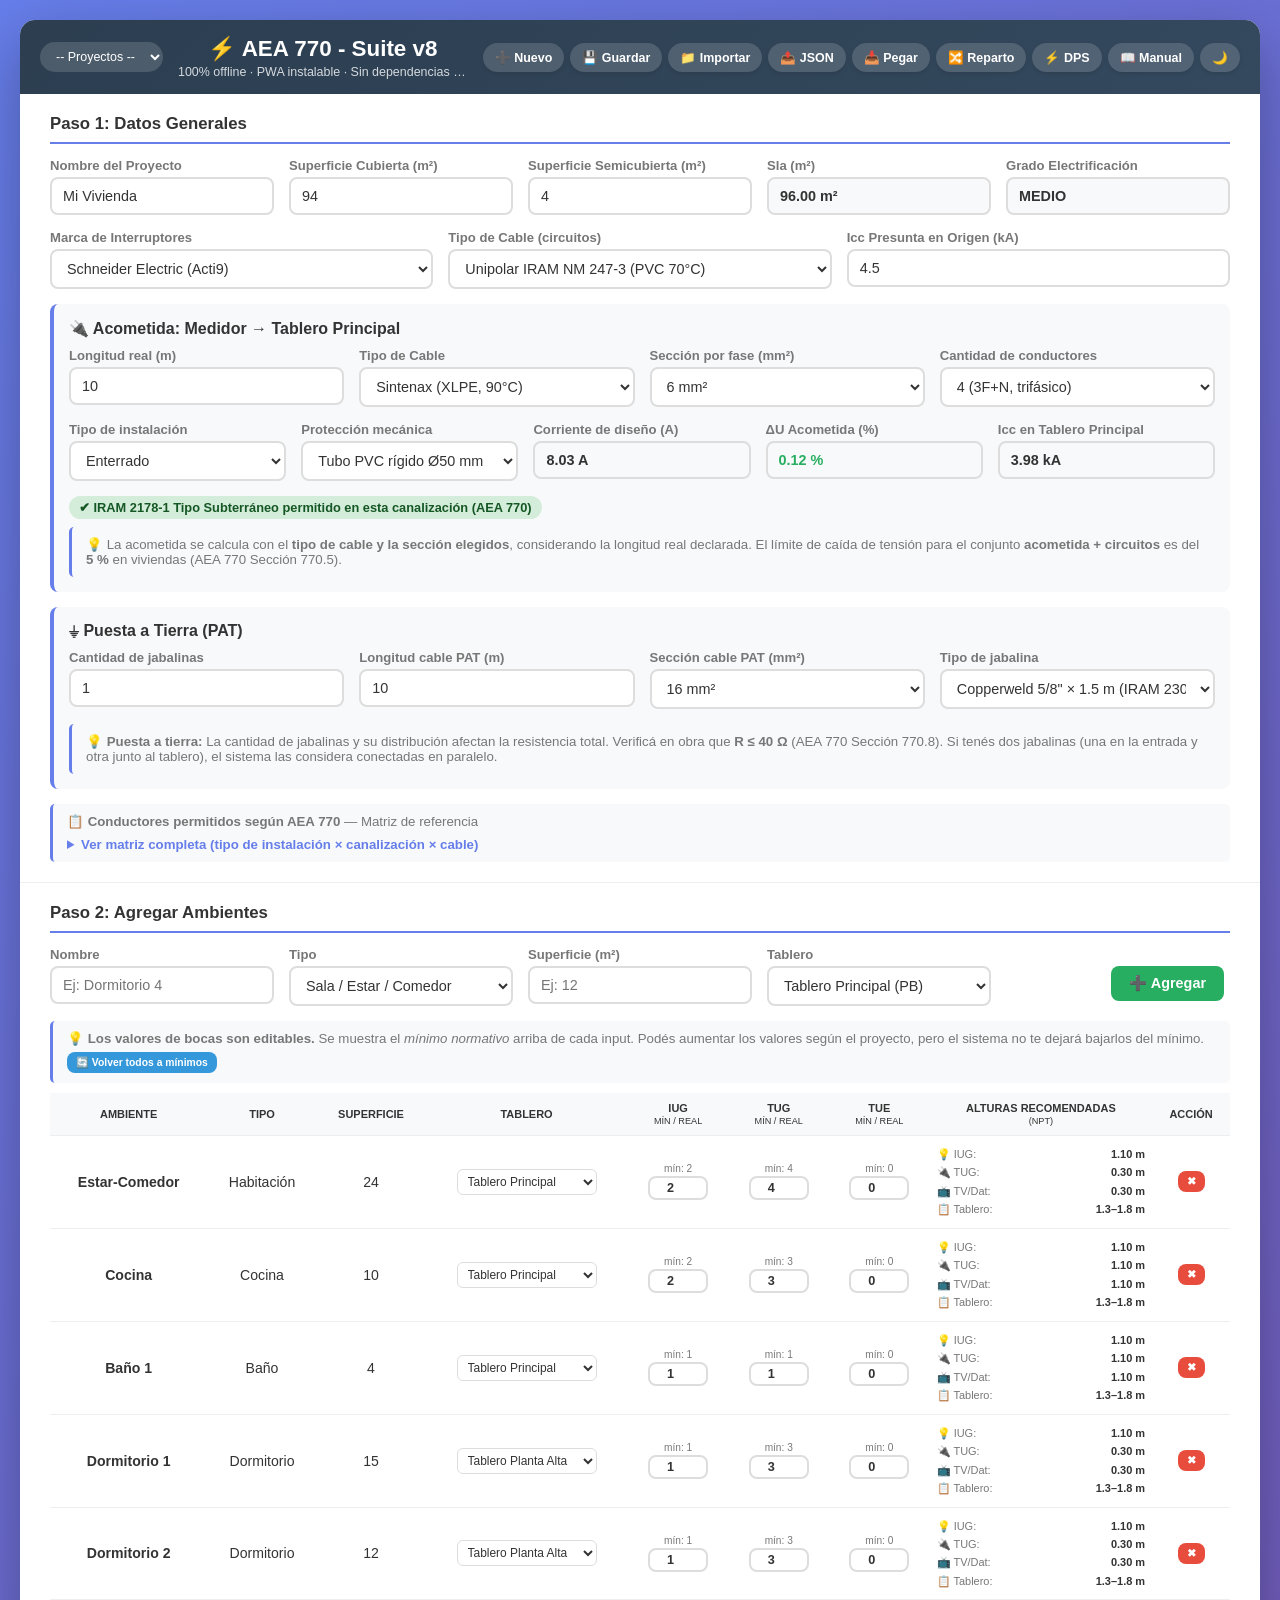
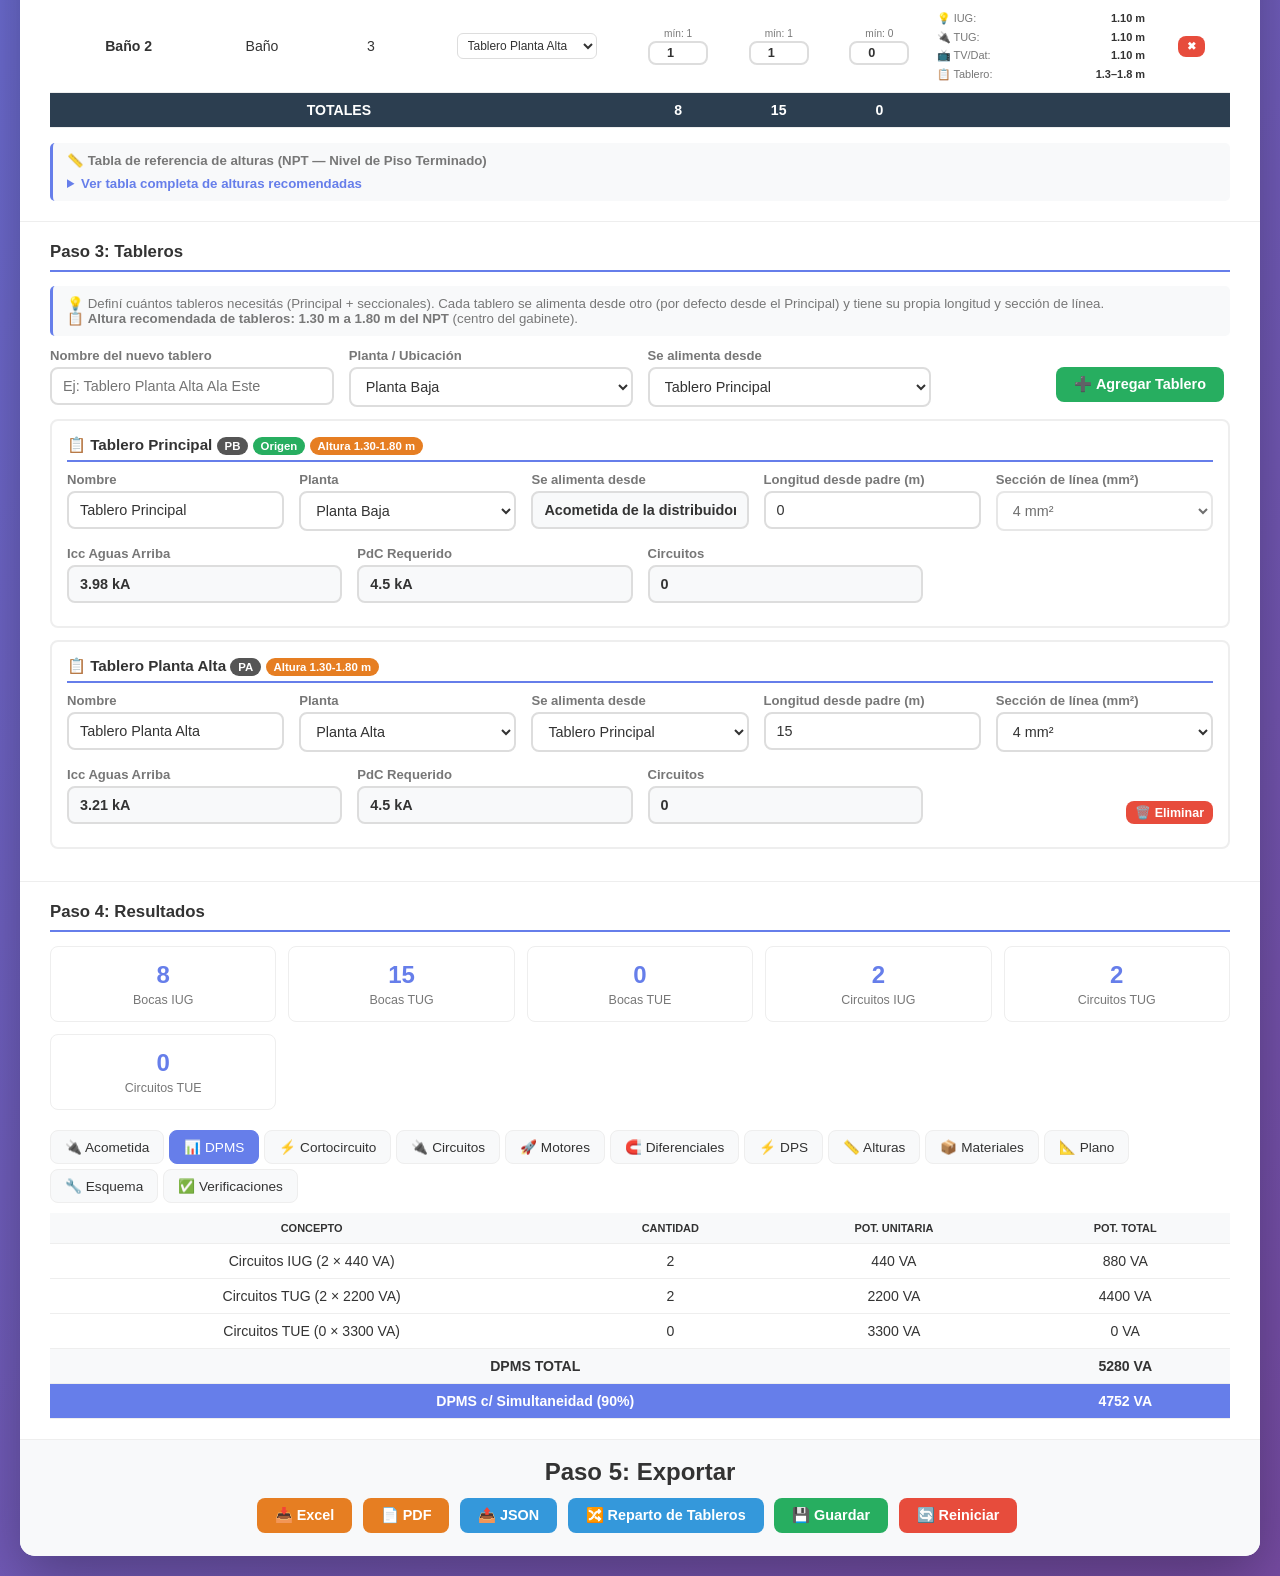
==== commit b78d24e9: "Add files via upload" ====
--- a/index.html
+++ b/index.html
@@ -5,515 +5,27 @@
 <meta name="viewport" content="width=device-width, initial-scale=1.0">
 <title>Diseño Eléctrico AEA 770 - Suite v8</title>
 
-<!-- PWA Manifest e íconos (temporalmente desactivados) -->
-<!--
+<!-- PWA Manifest e íconos -->
 <link rel="manifest" href="manifest.json">
 <link rel="icon" type="image/png" sizes="192x192" href="icons/icon-192.png">
 <link rel="icon" type="image/png" sizes="512x512" href="icons/icon-512.png">
 <link rel="apple-touch-icon" href="icons/icon-192.png">
--->
 <meta name="theme-color" content="#667eea">
 <meta name="apple-mobile-web-app-capable" content="yes">
-<meta name="mobile-web-app-capable" content="yes">
 <meta name="apple-mobile-web-app-status-bar-style" content="black-translucent">
 <meta name="apple-mobile-web-app-title" content="AEA 770">
 
 <!-- Librerías LOCALES (sin CDN) -->
-<script src="libs/jspdf.umd.min.js"></script>
-<script src="libs/jspdf.plugin.autotable.min.js"></script>
-<script src="libs/xlsx.full.min.js"></script>
-
-<style>
-:root {
-    --bg-gradient: linear-gradient(135deg, #667eea 0%, #764ba2 100%);
-    --card-bg: #ffffff;
-    --card-header: linear-gradient(135deg, #2c3e50 0%, #34495e 100%);
-    --text: #333;
-    --text-light: #777;
-    --border: #eee;
-    --input-bg: #fff;
-    --input-border: #ddd;
-    --table-header: #f8f9fa;
-    --table-hover: #f8f9fa;
-    --accent: #667eea;
-    --accent-dark: #5568d3;
-}
-body.dark {
-    --bg-gradient: linear-gradient(135deg, #1a1a2e 0%, #16213e 100%);
-    --card-bg: #1e1e2e;
-    --card-header: linear-gradient(135deg, #0f0f1a 0%, #1a1a2e 100%);
-    --text: #e0e0e0;
-    --text-light: #aaa;
-    --border: #333;
-    --input-bg: #2a2a3e;
-    --input-border: #444;
-    --table-header: #2a2a3e;
-    --table-hover: #2f2f45;
-    --accent: #7b8ff0;
-    --accent-dark: #667eea;
-}
-* { box-sizing: border-box; margin: 0; padding: 0; transition: background-color 0.3s, color 0.3s; }
-body {
-    font-family: 'Segoe UI', Tahoma, Geneva, Verdana, sans-serif;
-    background: var(--bg-gradient);
-    min-height: 100vh;
-    padding: 20px;
-    color: var(--text);
-}
-.container {
-    max-width: 1500px;
-    margin: 0 auto;
-    background: var(--card-bg);
-    border-radius: 15px;
-    box-shadow: 0 20px 60px rgba(0,0,0,0.3);
-    overflow: hidden;
-}
-header {
-    background: var(--card-header);
-    color: white;
-    padding: 15px 20px;
-    display: grid;
-    grid-template-columns: auto 1fr auto;
-    gap: 15px;
-    align-items: center;
-}
-.header-left {
-    display: flex;
-    align-items: center;
-    gap: 10px;
-}
-.header-center {
-    text-align: center;
-    min-width: 0;
-}
-.header-center h1 {
-    font-size: 1.4em;
-    margin-bottom: 3px;
-    white-space: nowrap;
-    overflow: hidden;
-    text-overflow: ellipsis;
-}
-.header-center p {
-    font-size: 0.78em;
-    opacity: 0.8;
-    white-space: nowrap;
-    overflow: hidden;
-    text-overflow: ellipsis;
-}
-.header-right {
-    display: flex;
-    gap: 6px;
-    flex-wrap: nowrap;
-    justify-content: flex-end;
-    align-items: center;
-}
-.header-right button {
-    background: rgba(255,255,255,0.15);
-    border: none;
-    color: white;
-    padding: 7px 12px;
-    border-radius: 18px;
-    cursor: pointer;
-    font-size: 0.78em;
-    margin: 0;
-    white-space: nowrap;
-    width: auto;
-    box-shadow: 0 2px 4px rgba(0,0,0,0.1);
-    transition: transform 0.2s, background 0.3s;
-}
-.header-right button:hover {
-    background: rgba(255,255,255,0.3);
-    transform: translateY(-2px);
-}
-.proyecto-selector {
-    background: rgba(255,255,255,0.15);
-    border: none;
-    color: white;
-    padding: 7px 12px;
-    border-radius: 18px;
-    font-size: 0.78em;
-    cursor: pointer;
-    max-width: 200px;
-    width: auto;
-}
-.proyecto-selector option { color: #333; }
-
-@media (max-width: 900px) {
-    header {
-        grid-template-columns: 1fr;
-        text-align: center;
-    }
-    .header-left, .header-center, .header-right {
-        justify-content: center;
-    }
-    .header-center h1 { white-space: normal; }
-    .header-center p { white-space: normal; }
-    .header-right { flex-wrap: wrap; }
-    .proyecto-selector { max-width: 100%; }
-}
-label {
-    display: block; font-weight: 600; margin-bottom: 4px;
-    color: var(--text-light); font-size: 0.82em;
-}
-input, select, textarea {
-    width: 100%; padding: 9px 11px;
-    border: 2px solid var(--input-border);
-    border-radius: 8px; font-size: 0.9em;
-    background: var(--input-bg); color: var(--text);
-}
-input:focus, select:focus, textarea:focus { outline: none; border-color: var(--accent); }
-input[readonly] { background: var(--table-header); font-weight: 700; }
-button {
-    background: var(--accent); color: white; border: none;
-    padding: 9px 18px; border-radius: 8px;
-    font-size: 0.9em; font-weight: 600; cursor: pointer;
-    margin-right: 6px; margin-bottom: 5px;
-}
-button:hover { background: var(--accent-dark); }
-button.danger { background: #e74c3c; }
-button.danger:hover { background: #c0392b; }
-button.success { background: #27ae60; }
-button.success:hover { background: #229954; }
-button.export { background: #e67e22; }
-button.export:hover { background: #d35400; }
-button.info { background: #3498db; }
-button.info:hover { background: #2980b9; }
-button.small { padding: 4px 9px; font-size: 0.78em; margin: 0; }
-table {
-    width: 100%; border-collapse: collapse; margin-top: 10px;
-    font-size: 0.88em;
-}
-th, td {
-    padding: 9px 7px; text-align: center;
-    border-bottom: 1px solid var(--border);
-}
-th {
-    background: var(--table-header); color: var(--text);
-    font-weight: 700; font-size: 0.78em; text-transform: uppercase;
-}
-tr:hover { background: var(--table-hover); }
-.result-card {
-    background: var(--table-header); border-left: 4px solid var(--accent);
-    padding: 15px; border-radius: 8px; margin-bottom: 15px;
-}
-.result-card h3 { color: var(--text); font-size: 1em; margin-bottom: 10px; }
-.grid-2 {
-    display: grid;
-    grid-template-columns: repeat(auto-fit, minmax(190px, 1fr));
-    gap: 12px;
-}
-.stat {
-    background: var(--card-bg); padding: 14px;
-    border-radius: 8px; text-align: center;
-    border: 1px solid var(--border);
-}
-.stat .value { font-size: 1.5em; font-weight: 700; color: var(--accent); }
-.stat .label { font-size: 0.78em; color: var(--text-light); margin-top: 4px; }
-.badge {
-    display: inline-block; padding: 4px 10px;
-    border-radius: 20px; font-size: 0.8em; font-weight: 700;
-}
-.badge.ok { background: #d4edda; color: #155724; }
-.badge.warn { background: #fff3cd; color: #856404; }
-.badge.error { background: #f8d7da; color: #721c24; }
-.badge.info { background: #d1ecf1; color: #0c5460; }
-.actions {
-    padding: 18px 30px; background: var(--table-header); text-align: center;
-}
-.empty-msg {
-    text-align: center; color: var(--text-light);
-    padding: 20px; font-style: italic;
-}
-.canvas-container, .svg-container {
-    background: var(--card-bg); border: 1px solid var(--border);
-    border-radius: 8px; padding: 12px; overflow-x: auto;
-}
-.svg-container svg { display: block; margin: 0 auto; max-width: 100%; }
-.info-tip {
-    background: var(--table-header); border-left: 3px solid var(--accent);
-    padding: 10px 14px; border-radius: 5px;
-    font-size: 0.83em; margin-top: 10px; color: var(--text-light);
-}
-.marca-badge {
-    display: inline-block; padding: 3px 8px;
-    border-radius: 12px; font-size: 0.75em;
-    font-weight: 700; background: var(--accent); color: white;
-}
-.modal {
-    display: none; position: fixed;
-    top: 0; left: 0; width: 100%; height: 100%;
-    background: rgba(0,0,0,0.7); z-index: 1000;
-    justify-content: center; align-items: center;
-}
-.modal.active { display: flex; }
-.modal-content {
-    background: var(--card-bg); color: var(--text);
-    padding: 25px; border-radius: 12px;
-    max-width: 700px; width: 90%; max-height: 85vh;
-    overflow-y: auto;
-}
-.modal-content h3 { margin-bottom: 15px; }
-.modal-content textarea {
-    width: 100%; height: 200px; padding: 10px;
-    font-family: monospace; font-size: 0.8em;
-    background: var(--input-bg); color: var(--text);
-    border: 2px solid var(--input-border); border-radius: 8px;
-}
-.tabs {
-    display: flex; gap: 5px; margin-bottom: 10px; flex-wrap: wrap;
-}
-.tab {
-    padding: 8px 14px; background: var(--table-header);
-    border: 1px solid var(--border); border-radius: 8px;
-    cursor: pointer; font-size: 0.85em; color: var(--text);
-}
-.tab.active { background: var(--accent); color: white; border-color: var(--accent); }
-.tab-content { display: none; }
-.tab-content.active { display: block; }
-
-/* PLANO EDITOR */
-.plano-toolbar {
-    display: flex; gap: 8px; margin-bottom: 10px;
-    padding: 10px; background: var(--table-header);
-    border-radius: 8px; flex-wrap: wrap; align-items: center;
-}
-.plano-toolbar button {
-    padding: 6px 12px; font-size: 0.82em; margin: 0;
-}
-.plano-toolbar button.active {
-    background: #27ae60; box-shadow: 0 0 0 2px rgba(39,174,96,0.4);
-}
-.plano-editor-wrap {
-    background: var(--card-bg); border: 1px solid var(--border);
-    border-radius: 8px; overflow: auto; max-height: 700px;
-    position: relative;
-}
-#planoCanvas {
-    display: block; cursor: crosshair;
-    background: #fafafa;
-}
-body.dark #planoCanvas { background: #2a2a3e; }
-.plano-info {
-    display: flex; gap: 15px; margin-top: 10px; padding: 10px;
-    background: var(--table-header); border-radius: 8px;
-    font-size: 0.85em; flex-wrap: wrap;
-}
-.plano-info span { color: var(--text-light); }
-.plano-info strong { color: var(--text); }
-.elemento-seleccionado {
-    position: fixed; bottom: 20px; right: 20px;
-    background: var(--card-bg); border: 2px solid var(--accent);
-    border-radius: 8px; padding: 12px 15px;
-    box-shadow: 0 4px 12px rgba(0,0,0,0.2);
-    font-size: 0.85em; z-index: 500; min-width: 220px;
-}
-.elemento-seleccionado h4 { margin-bottom: 8px; font-size: 0.95em; }
-.elemento-seleccionado input, .elemento-seleccionado select {
-    margin-bottom: 6px; padding: 5px 8px; font-size: 0.85em;
-}
-.elemento-seleccionado button { padding: 5px 10px; font-size: 0.8em; margin: 2px; }
-
-/* TABLERO CARD */
-.tablero-card {
-    background: var(--card-bg); border: 2px solid var(--border);
-    border-radius: 8px; padding: 15px; margin-bottom: 12px;
-}
-.tablero-card h4 {
-    color: var(--text); font-size: 0.95em;
-    margin-bottom: 10px; padding-bottom: 5px;
-    border-bottom: 2px solid var(--accent);
-}
-.tablero-card .form-row { margin-bottom: 8px; }
-
-/* INPUT BOCAS EDITABLE */
-.bocas-input-wrap {
-    display: flex; flex-direction: column; align-items: center; gap: 2px;
-}
-.bocas-input-wrap input {
-    width: 60px; padding: 3px; text-align: center;
-    font-weight: 700;
-}
-.bocas-min {
-    font-size: 0.72em; color: var(--text-light); font-weight: 400;
-}
-.bocas-badge-extra {
-    display: inline-block;
-    background: #3498db; color: white;
-    font-size: 0.68em; font-weight: 700;
-    padding: 1px 5px; border-radius: 8px;
-    margin-left: 3px;
-}
-
-/* INSTALL BANNER */
-#installBanner {
-    display: none;
-    background: linear-gradient(135deg, #27ae60, #229954);
-    color: white;
-    padding: 12px 20px;
-    border-radius: 10px;
-    margin-bottom: 15px;
-    text-align: center;
-    font-size: 0.9em;
-}
-#installBanner button {
-    background: white;
-    color: #27ae60;
-    font-weight: 700;
-    padding: 6px 14px;
-    margin-left: 10px;
-}
-
-/* ===== CORRECCIÓN DE LAYOUT ===== */
-.header-right button,
-.header-right .proyecto-selector,
-.header-left .proyecto-selector {
-    width: auto;
-    max-width: none;
-}
-.header-right button {
-    flex: 0 0 auto;
-}
-@media (max-width: 900px) {
-    .header-right {
-        flex-wrap: wrap;
-        justify-content: center;
-    }
-    .header-right button,
-    .header-right .proyecto-selector,
-    .header-left .proyecto-selector {
-        width: auto;
-        flex: 0 0 auto;
-    }
-    .proyecto-selector { max-width: 100%; }
-}
-
-.step {
-    padding: 20px 30px;
-    border-bottom: 1px solid var(--border);
-}
-.step h2 {
-    font-size: 1.05em;
-    color: var(--text);
-    margin-bottom: 14px;
-    padding-bottom: 8px;
-    border-bottom: 2px solid var(--accent);
-}
-.form-row {
-    display: flex;
-    gap: 15px;
-    flex-wrap: wrap;
-    margin-bottom: 15px;
-}
-.form-row .form-group { flex: 1 1 180px; min-width: 0; }
-.form-group { display: flex; flex-direction: column; }
-.form-group button { margin-top: auto; }
-
-@media (max-width: 700px) {
-    .form-row { flex-direction: column; }
-    header h1 { font-size: 1.2em; }
-    .stat .value { font-size: 1.2em; }
-}
-
-/* ALTURAS CELL */
-.alturas-cell {
-    font-size: 0.78em;
-    line-height: 1.5;
-    text-align: left;
-    min-width: 130px;
-}
-.alturas-cell .alt-row {
-    display: flex;
-    justify-content: space-between;
-    gap: 8px;
-    padding: 1px 0;
-}
-.alturas-cell .alt-label {
-    color: var(--text-light);
-    font-weight: 400;
-}
-.alturas-cell .alt-value {
-    font-weight: 700;
-    color: var(--text);
-}
-.alturas-ref-table {
-    width: 100%;
-    font-size: 0.78em;
-}
-.alturas-ref-table th {
-    background: var(--accent);
-    color: white;
-    font-size: 0.72em;
-}
-.alturas-ref-table td { text-align: left; padding: 6px; }
-.alturas-ref-table td.center { text-align: center; }
-
-/* MATRIZ AEA */
-.matriz-aea-table {
-    width: 100%;
-    font-size: 0.72em;
-    border-collapse: collapse;
-}
-.matriz-aea-table th {
-    background: var(--accent);
-    color: white;
-    padding: 6px 4px;
-    font-size: 0.68em;
-    text-align: center;
-}
-.matriz-aea-table td {
-    padding: 5px 4px;
-    text-align: center;
-    border: 1px solid var(--border);
-    font-size: 0.95em;
-}
-.matriz-aea-table td:first-child,
-.matriz-aea-table td:nth-child(2) {
-    text-align: left;
-    font-weight: 600;
-    font-size: 0.85em;
-}
-.matriz-aea-table td.cell-permitido {
-    background: #d4edda;
-    color: #155724;
-    font-weight: 700;
-}
-.matriz-aea-table td.cell-no-permitido {
-    background: #f8d7da;
-    color: #721c24;
-    font-weight: 700;
-}
-.matriz-aea-table td.cell-solo-pe {
-    background: #fff3cd;
-    color: #856404;
-    font-weight: 700;
-}
-
-/* INPUTS EDITABLES EN TABLA DE CIRCUITOS */
-.circ-input {
-    width: 70px;
-    padding: 3px 4px;
-    font-size: 0.85em;
-    text-align: center;
-    border: 1px solid var(--input-border);
-    border-radius: 5px;
-    background: var(--input-bg);
-    color: var(--text);
-}
-.circ-input.editable {
-    border-color: var(--accent);
-    background: var(--input-bg);
-}
-.circ-select {
-    padding: 3px 4px;
-    font-size: 0.82em;
-    border: 1px solid var(--input-border);
-    border-radius: 5px;
-    background: var(--input-bg);
-    color: var(--text);
-    max-width: 90px;
-}
-</style>
+    <script src="libs/jspdf.umd.min.js"></script>
+    <script src="libs/jspdf.plugin.autotable.min.js"></script>
+    <script src="libs/xlsx.full.min.js"></script>
+
+<!-- CSS separado -->
+    <link rel="stylesheet" href="css/base.css">
+    <link rel="stylesheet" href="css/index.css">
+
 </head>
+
 <body>
 <div class="container">
     <header>
@@ -534,6 +46,7 @@
         <button onclick="abrirModalJSON('importar')">📥 Pegar</button>
         <button onclick="abrirRepartoTableros()" title="Reparto de circuitos por tablero">🔀 Reparto</button>
         <button onclick="irAModuloDPS()" title="Módulo de Protección contra Sobretensiones">⚡ DPS</button>
+        <button onclick="abrirManual()" title="Manual de uso">📖 Manual</button>
         <button onclick="toggleTema()">🌙</button>
     </div>
     <input type="file" id="inputFileJSON" accept=".json" style="display:none;" onchange="importarArchivoJSON(this)">
@@ -1089,3440 +602,8 @@
 
 <div id="panelElemento" class="elemento-seleccionado" style="display:none;"></div>
 
-<script>
-// ============================================================
-// PWA - SERVICE WORKER + INSTALACIÓN (temporalmente desactivado)
-// ============================================================
-let deferredPrompt = null;
-
-// Registro del Service Worker temporalmente comentado mientras se depura
-// if ('serviceWorker' in navigator) {
-//     window.addEventListener('load', () => {
-//         navigator.serviceWorker.register('./sw.js').then(reg => {
-//             console.log('✅ Service Worker registrado:', reg.scope);
-//         }).catch(err => {
-//             console.log('⚠️ Service Worker no disponible:', err.message);
-//         });
-//     });
-// }
-
-window.addEventListener('beforeinstallprompt', (e) => {
-    e.preventDefault();
-    deferredPrompt = e;
-    const banner = document.getElementById('installBanner');
-    if (banner) banner.style.display = 'block';
-});
-
-function instalarPWA() {
-    if (!deferredPrompt) {
-        mostrarToast('ℹ️ Ya instalada o no soportado por el navegador');
-        return;
-    }
-    deferredPrompt.prompt();
-    deferredPrompt.userChoice.then((choice) => {
-        if (choice.outcome === 'accepted') {
-            mostrarToast('📲 App instalada correctamente');
-        }
-        deferredPrompt = null;
-        cerrarBanner();
-    });
-}
-
-function cerrarBanner() {
-    const banner = document.getElementById('installBanner');
-    if (banner) banner.style.display = 'none';
-}
-
-window.addEventListener('appinstalled', () => {
-    mostrarToast('✅ App instalada');
-    cerrarBanner();
-});
-
-if (window.matchMedia('(display-mode: standalone)').matches) {
-    cerrarBanner();
-}
-
-// ============================================================
-// LIMPIEZA DE TEXTO PARA jsPDF
-// ============================================================
-function limpiarTextoPDF(texto) {
-    if (texto === null || texto === undefined) return '';
-    return String(texto)
-        .replace(/→/g, '->')
-        .replace(/←/g, '<-')
-        .replace(/↔/g, '<->')
-        .replace(/≤/g, '<=')
-        .replace(/≥/g, '>=')
-        .replace(/≠/g, '!=')
-        .replace(/Ω/g, 'Ohm')
-        .replace(/°/g, ' deg')
-        .replace(/²/g, '2')
-        .replace(/³/g, '3')
-        .replace(/·/g, '.')
-        .replace(/✔/g, '[OK]')
-        .replace(/✖/g, '[X]')
-        .replace(/⚠/g, '[!]')
-        .replace(/ℹ/g, '[i]')
-        .replace(/⏚/g, 'PAT')
-        .replace(/🔌/g, '')
-        .replace(/📋/g, '')
-        .replace(/📏/g, '')
-        .replace(/✅/g, '[OK]')
-        .replace(/🚀/g, '')
-        .replace(/🧲/g, '')
-        .replace(/📊/g, '')
-        .replace(/⚡/g, '')
-        .replace(/📦/g, '')
-        .replace(/📐/g, '')
-        .replace(/🔧/g, '')
-        .replace(/💡/g, '')
-        .replace(/⏚/g, '')
-        .replace(/Δ/g, 'DU')
-        .replace(/—/g, '-')
-        .replace(/–/g, '-')
-        .replace(/[""]/g, '"')
-        .replace(/['']/g, "'");
-}
-
-function autoTableLimpio(doc, opciones) {
-    const opt = { ...opciones };
-    if (opt.head) {
-        opt.head = opt.head.map(fila => fila.map(celda => limpiarTextoPDF(celda)));
-    }
-    if (opt.body) {
-        opt.body = opt.body.map(fila => fila.map(celda => limpiarTextoPDF(celda)));
-    }
-    doc.autoTable(opt);
-}
-
-// ============================================================
-// CATÁLOGO DE MARCAS
-// ============================================================
-const CATALOGO_MARCAS = {
-    'Schneider': {
-        'PIA_IUG': 'Acti9 iC60N 1P+N C10A {pdc}kA',
-        'PIA_TUG': 'Acti9 iC60N 1P+N C16A {pdc}kA',
-        'PIA_TUE': 'Acti9 iC60N 1P+N C20A {pdc}kA',
-        'ID_30mA': 'Acti9 iID 2P 40A 30mA Clase AC',
-        'ID_300mA': 'Acti9 iID 2P 40A 300mA Selectivo Clase S',
-        'ID_BAÑO': 'Acti9 iID 2P 25A 30mA Clase AC'
-    },
-    'Siemens': {
-        'PIA_IUG': 'Betagard 5SL6 1P+N C10A {pdc}kA',
-        'PIA_TUG': 'Betagard 5SL6 1P+N C16A {pdc}kA',
-        'PIA_TUE': 'Betagard 5SL6 1P+N C20A {pdc}kA',
-        'ID_30mA': '5SM3 2P 40A 30mA Clase AC',
-        'ID_300mA': '5SM3 2P 40A 300mA Selectivo Clase S',
-        'ID_BAÑO': '5SM3 2P 25A 30mA Clase AC'
-    },
-    'ABB': {
-        'PIA_IUG': 'System pro M S201 C10A {pdc}kA',
-        'PIA_TUG': 'System pro M S201 C16A {pdc}kA',
-        'PIA_TUE': 'System pro M S201 C20A {pdc}kA',
-        'ID_30mA': 'F200 2P 40A 30mA Clase AC',
-        'ID_300mA': 'F200 2P 40A 300mA Selectivo Clase S',
-        'ID_BAÑO': 'F200 2P 25A 30mA Clase AC'
-    },
-    'Legrand': {
-        'PIA_IUG': 'DX³ 1P+N C10A {pdc}kA',
-        'PIA_TUG': 'DX³ 1P+N C16A {pdc}kA',
-        'PIA_TUE': 'DX³ 1P+N C20A {pdc}kA',
-        'ID_30mA': 'DX³ ID 2P 40A 30mA Clase AC',
-        'ID_300mA': 'DX³ ID 2P 40A 300mA Selectivo Clase S',
-        'ID_BAÑO': 'DX³ ID 2P 25A 30mA Clase AC'
-    }
-};
-
-const PDC_COMERCIALES = [3, 4.5, 6, 10];
-const ESCALA_PLANO = 50;
-
-// ============================================================
-// TIPOS DE CABLE
-// ============================================================
-const TIPOS_CABLE = {
-    'unipolar': {
-        nombre: 'Unipolar IRAM NM 247-3 (PVC 70°C)',
-        tempMax: 70,
-        gdc: { 1.5: 26.0, 2.5: 15.0, 4: 10.0, 6: 6.5, 10: 3.8, 16: 2.4, 25: 1.5, 35: 1.05, 50: 0.75 },
-        ampacidad: { 1.5: 15, 2.5: 21, 4: 28, 6: 36, 10: 50, 16: 68, 25: 89, 35: 110, 50: 134 }
-    },
-    'afumex': {
-        nombre: 'Afumex (Libre de halógenos, 90°C)',
-        tempMax: 90,
-        gdc: { 1.5: 23.4, 2.5: 13.5, 4: 9.0, 6: 5.9, 10: 3.4, 16: 2.2, 25: 1.35, 35: 0.95, 50: 0.68 },
-        ampacidad: { 1.5: 18, 2.5: 25, 4: 34, 6: 43, 10: 60, 16: 80, 25: 101, 35: 126, 50: 153 }
-    },
-    'sintenax': {
-        nombre: 'Sintenax (XLPE, 90°C)',
-        tempMax: 90,
-        gdc: { 1.5: 22.5, 2.5: 13.0, 4: 8.7, 6: 5.7, 10: 3.3, 16: 2.1, 25: 1.3, 35: 0.92, 50: 0.65 },
-        ampacidad: { 1.5: 21, 2.5: 29, 4: 39, 6: 50, 10: 68, 16: 91, 25: 116, 35: 144, 50: 175 }
-    }
-};
-
-const SECCIONES_DISPONIBLES = [1.5, 2.5, 4, 6, 10, 16, 25, 35, 50];
-const PROTECCIONES_DISPONIBLES = [6, 10, 16, 20, 25, 32, 40, 50, 63];
-
-// ============================================================
-// MATRIZ AEA 770 - Conductores permitidos
-// ============================================================
-const MATRIZ_AEA_CONDUCTORES = {
-    'FIJA_INT': {
-        nombre: 'Fija en interiores',
-        canalizaciones: {
-            'CAÑERIA_PVC': {
-                nombre: 'Cañería / conducto / cablecanal con tapa removible - Aislante no propagante de llama (emisión normal de humos)',
-                permitidos: ['NM247_3', 'NM247_3_SOH', 'IRAM2178_SUB', 'IRAM62267_1', 'IRAM62266_1', 'IRAM2178_COM'],
-                noPermitidos: ['IRAM2204', 'IRAMNM280'],
-                nota: 'IRAM NM 280 (desnudo) no permitido.'
-            },
-            'CAÑERIA_SOH': {
-                nombre: 'Cañería / conducto / cablecanal con tapa removible - Metálico o aislante SOH',
-                permitidos: ['NM247_3', 'NM247_3_SOH', 'IRAM2178_SUB', 'IRAM62267_1', 'IRAM62266_1', 'IRAM2178_COM'],
-                noPermitidos: ['IRAM2204', 'IRAMNM280'],
-                nota: 'IRAM NM 280 (desnudo) no permitido.'
-            },
-            'BANDEJA_PVC': {
-                nombre: 'Bandeja portacables - Aislante con emisión normal de humos',
-                permitidos: ['NM247_3_SOH', 'IRAM2178_SUB', 'IRAM62267_1', 'IRAM62266_1', 'IRAM2178_COM', 'IRAM2204'],
-                noPermitidos: ['NM247_3', 'IRAMNM280'],
-                nota: 'IRAM NM 247-3 (PVC común) NO permitido. IRAM NM 280 solo como conductor PE.'
-            },
-            'BANDEJA_SOH': {
-                nombre: 'Bandeja portacables - Metálica o aislante SOH',
-                permitidos: ['NM247_3_SOH', 'IRAM2178_SUB', 'IRAM62267_1', 'IRAM62266_1', 'IRAM2178_COM', 'IRAM2204', 'IRAMNM280'],
-                noPermitidos: ['NM247_3'],
-                nota: 'IRAM NM 247-3 (PVC común) NO permitido. IRAM NM 280 solo como PE.'
-            }
-        }
-    },
-    'SUBTERRANEA': {
-        nombre: 'Subterránea',
-        canalizaciones: {
-            'SUB_DIRECTO': {
-                nombre: 'Directamente enterrado',
-                permitidos: ['IRAM2178_SUB', 'IRAM62267_1', 'IRAM62266_1'],
-                noPermitidos: ['NM247_3', 'NM247_3_SOH', 'IRAM2178_COM', 'IRAM2204', 'IRAMNM280'],
-                nota: 'IRAM NM 280 solo como parte del sistema de PAT.'
-            },
-            'SUB_CAÑO': {
-                nombre: 'Dentro de conductos o caños enterrados',
-                permitidos: ['NM247_3_SOH', 'IRAM2178_SUB', 'IRAM62267_1', 'IRAM62266_1', 'IRAM2178_COM'],
-                noPermitidos: ['NM247_3', 'IRAM2204', 'IRAMNM280'],
-                nota: 'IRAM NM 247-3 (PVC común) NO permitido bajo tierra.'
-            }
-        }
-    }
-};
-
-const NOMBRES_TIPO_CABLE_AEA = {
-    'NM247_3': 'IRAM NM 247-3 (PVC común)',
-    'NM247_3_SOH': 'IRAM NM 247-3 SOH (libre de halógenos)',
-    'IRAM2178_SUB': 'IRAM 2178-1 Tipo Subterráneo',
-    'IRAM62267_1': 'IRAM 62267 Tipo 1 SOH',
-    'IRAM62266_1': 'IRAM 62266 Tipo 1 SOH',
-    'IRAM2178_COM': 'IRAM 2178-1 Subterráneo para comando',
-    'IRAM2204': 'IRAM 2204',
-    'IRAMNM280': 'IRAM NM 280 (desnudo, rígido/semirrígido)'
-};
-
-function mapearTipoCableAEA(tipoCableApp) {
-    switch (tipoCableApp) {
-        case 'unipolar': return 'NM247_3';
-        case 'afumex': return 'NM247_3_SOH';
-        case 'sintenax': return 'IRAM2178_SUB';
-        default: return 'NM247_3';
-    }
-}
-
-function mapearTipoInstAEA(tipoInstAcom, tipoCableAcom) {
-    if (tipoInstAcom === 'enterrado') return 'SUBTERRANEA';
-    return 'FIJA_INT';
-}
-
-function mapearCanalizacionAEA(tipoInstAcom, proteccionAcom) {
-    if (tipoInstAcom === 'enterrado') {
-        if (proteccionAcom === 'sin') return 'SUB_DIRECTO';
-        return 'SUB_CAÑO';
-    }
-    if (proteccionAcom === 'caño_metalico') return 'CAÑERIA_SOH';
-    return 'CAÑERIA_PVC';
-}
-
-function validarCombinacionAEA(tipoInst, canalizacion, tipoCableAEA) {
-    const inst = MATRIZ_AEA_CONDUCTORES[tipoInst];
-    if (!inst) return { permitido: null, motivo: 'Tipo de instalación no reconocido' };
-    const canal = inst.canalizaciones[canalizacion];
-    if (!canal) return { permitido: null, motivo: 'Tipo de canalización no reconocido' };
-    if (canal.permitidos.includes(tipoCableAEA)) return { permitido: true, motivo: 'Permitido según AEA 770.' };
-    if (canal.noPermitidos.includes(tipoCableAEA)) return { permitido: false, motivo: canal.nota || 'No permitido según AEA 770.' };
-    return { permitido: null, motivo: 'No especificado en la matriz AEA 770.' };
-}
-
-// ============================================================
-// ALTURAS DE TOMACORRIENTES
-// ============================================================
-function calcularAlturaTomas(ambiente) {
-    const { tipo } = ambiente;
-    let hIUG = 1.10, hTUG = 0.30, hTUE = 1.10, hTV = 0.30, hTab = 1.50, obs = '';
-
-    switch (tipo) {
-        case 'Habitación':
-            hIUG = 1.10; hTUG = 0.30; hTUE = 1.10; hTV = 0.30; hTab = 1.50;
-            obs = 'Tomacorrientes bajos. Boca TV/datos a 0.30-0.60 m. Tablero 1.30-1.80 m.';
-            break;
-        case 'Dormitorio':
-            hIUG = 1.10; hTUG = 0.30; hTUE = 2.00; hTV = 0.30; hTab = 1.50;
-            obs = 'TUG generales a 0.30 m. Prever TUE para AA split a 1.80-2.20 m. TV/datos a 0.30 m.';
-            break;
-        case 'Cocina':
-            hIUG = 1.10; hTUG = 1.10; hTUE = 1.10; hTV = 1.10; hTab = 1.50;
-            obs = 'TUG/TV sobre mesada a 1.10 m (mín. 0.20 m de la mesada). TUE según equipo.';
-            break;
-        case 'Baño':
-            hIUG = 1.10; hTUG = 1.10; hTUE = 1.10; hTV = 1.10; hTab = 1.50;
-            obs = 'Sección 701: tomas fuera del volumen de seguridad (mín. 0.60 m del borde de bañera/ducha).';
-            break;
-        case 'Pasillo':
-            hIUG = 1.10; hTUG = 0.30; hTUE = 1.10; hTV = 0.30; hTab = 1.50;
-            obs = 'Tomas a 0.30 m para aspiradora.';
-            break;
-        case 'Vestíbulo':
-            hIUG = 1.10; hTUG = 0.30; hTUE = 1.10; hTV = 0.30; hTab = 1.50;
-            obs = 'Tomas a 0.30 m. Tablero general a 1.30-1.80 m.';
-            break;
-        case 'Lavadero':
-            hIUG = 1.10; hTUG = 1.10; hTUE = 1.10; hTV = 1.10; hTab = 1.50;
-            obs = 'TUE lavarropas a 1.10 m (sobre mesada) o 0.30 m (detrás del equipo).';
-            break;
-        case 'Balcón':
-            hIUG = 1.10; hTUG = 1.10; hTUE = 1.10; hTV = 1.10; hTab = 1.50;
-            obs = 'IP44 mínimo en exterior. Prever protección diferencial 30 mA.';
-            break;
-        case 'Kitchenette':
-            hIUG = 1.10; hTUG = 1.10; hTUE = 1.10; hTV = 1.10; hTab = 1.50;
-            obs = 'Tomas sobre mesada a 1.10 m.';
-            break;
-        case 'Depósito':
-            hIUG = 1.10; hTUG = 1.10; hTUE = 1.10; hTV = 1.10; hTab = 1.50;
-            obs = 'Tomas a 1.10 m para evitar daños por almacenamiento.';
-            break;
-        case 'Cuarto Técnico':
-            hIUG = 1.30; hTUG = 1.10; hTUE = 1.10; hTV = 1.10; hTab = 1.50;
-            obs = 'Tomas para motores/bombas a 1.10 m. Interruptores a 1.30 m. Tablero 1.30-1.80 m.';
-            break;
-    }
-
-    const hTUE_AA = 2.00;
-    const hTabMin = 1.30, hTabMax = 1.80;
-
-    return { hIUG, hTUG, hTUE, hTV, hTab, hTabMin, hTabMax, hTUE_AA, obs };
-}
-
-const TABLA_ALTURAS_REFERENCIA = [
-    { tipo: 'Habitación (Sala/Estar/Comedor)', hIUG: '1.10 m', hTUG: '0.30 m', hTUE: '-', hTV: '0.30 m', hTab: '1.30-1.80 m', obs: 'TUG bajos. TV/datos a 0.30-0.60 m.' },
-    { tipo: 'Dormitorio', hIUG: '1.10 m', hTUG: '0.30 m', hTUE: '1.10 m / 2.00 m AA', hTV: '0.30 m', hTab: '1.30-1.80 m', obs: 'TUE solo si hay AA split.' },
-    { tipo: 'Cocina', hIUG: '1.10 m', hTUG: '1.10 m', hTUE: '1.10 m', hTV: '1.10 m', hTab: '1.30-1.80 m', obs: 'TUG sobre mesada (>=0.20 m de la mesada).' },
-    { tipo: 'Baño / Toilette', hIUG: '1.10 m', hTUG: '1.10 m', hTUE: '-', hTV: '1.10 m', hTab: '1.30-1.80 m', obs: 'Sección 701: fuera del volumen de seguridad.' },
-    { tipo: 'Pasillo', hIUG: '1.10 m', hTUG: '0.30 m', hTUE: '-', hTV: '0.30 m', hTab: '1.30-1.80 m', obs: 'TUG a 0.30 m.' },
-    { tipo: 'Vestíbulo / Hall / Garage', hIUG: '1.10 m', hTUG: '0.30 m', hTUE: '-', hTV: '0.30 m', hTab: '1.30-1.80 m', obs: 'TUG a 0.30 m.' },
-    { tipo: 'Lavadero', hIUG: '1.10 m', hTUG: '1.10 m', hTUE: '1.10 m', hTV: '1.10 m', hTab: '1.30-1.80 m', obs: 'TUE lavarropas.' },
-    { tipo: 'Balcón / Galería', hIUG: '1.10 m', hTUG: '1.10 m', hTUE: '-', hTV: '1.10 m', hTab: '1.30-1.80 m', obs: 'IP44 mínimo. ID 30 mA obligatorio.' },
-    { tipo: 'Kitchenette', hIUG: '1.10 m', hTUG: '1.10 m', hTUE: '1.10 m', hTV: '1.10 m', hTab: '1.30-1.80 m', obs: 'Sobre mesada.' },
-    { tipo: 'Depósito', hIUG: '1.10 m', hTUG: '1.10 m', hTUE: '-', hTV: '1.10 m', hTab: '1.30-1.80 m', obs: 'Evitar daños por almacenamiento.' },
-    { tipo: 'Cuarto Técnico', hIUG: '1.30 m', hTUG: '1.10 m', hTUE: '1.10 m', hTV: '1.10 m', hTab: '1.30-1.80 m', obs: 'Tablero a 1.30-1.80 m.' }
-];
-
-// ============================================================
-// ESTADO GLOBAL
-// ============================================================
-let ambientes = [];
-let circuitosPorTablero = {};
-let tableros = [
-    { id: 'Principal', nombre: 'Tablero Principal', planta: 'PB', long: 0, seccion: 4, iccArriba: 4.5, padre: null }
-];
-let contadorTableros = 1;
-let planoElementos = [];
-let herramientaActual = 'select';
-let elementoSeleccionado = null;
-let modoOscuro = false;
-let proyectoActualId = null;
-let arrastrando = null;
-let offsetX = 0, offsetY = 0;
-
-// ============================================================
-// HELPERS DE TIPO DE CABLE
-// ============================================================
-function getTipoCableActual() {
-    const sel = document.getElementById('tipoCable');
-    return sel ? sel.value : 'unipolar';
-}
-
-function getGDC(seccion, tipoCable) {
-    const tc = tipoCable || getTipoCableActual();
-    const tabla = TIPOS_CABLE[tc]?.gdc || TIPOS_CABLE['unipolar'].gdc;
-    return tabla[seccion] || 15;
-}
-
-function getAmpacidad(seccion, tipoCable) {
-    const tc = tipoCable || getTipoCableActual();
-    const tabla = TIPOS_CABLE[tc]?.ampacidad || TIPOS_CABLE['unipolar'].ampacidad;
-    return tabla[seccion] || 15;
-}
-
-function getNombreTipoCable(tipoCable) {
-    const tc = tipoCable || getTipoCableActual();
-    return TIPOS_CABLE[tc]?.nombre || 'Unipolar IRAM NM 247-3';
-}
-
-// ============================================================
-// PAT - Puesta a Tierra
-// ============================================================
-function obtenerDatosPAT() {
-    const cantJabalina = parseInt(document.getElementById('patCantJabalina')?.value) || 1;
-    const longCable = parseFloat(document.getElementById('patLongCable')?.value) || 10;
-    const seccion = parseFloat(document.getElementById('patSeccion')?.value) || 16;
-    const tipoJabalina = document.getElementById('patTipoJabalina')?.value || 'copperweld';
-
-    const nombresJabalina = {
-        'copperweld': 'Jabalina Copperweld 5/8" x 1.5 m (IRAM 2309)',
-        'copperweld_3m': 'Jabalina Copperweld 5/8" x 3 m',
-        'acero_cobre': 'Jabalina acero-cobre 3/4" x 2 m'
-    };
-
-    return { cantJabalina, longCable, seccion, tipoJabalina, nombreJabalina: nombresJabalina[tipoJabalina] };
-}
-
-// ============================================================
-// CÁLCULOS NORMATIVOS
-// ============================================================
-function calcularSla() {
-    const c = parseFloat(document.getElementById('supCubierta').value) || 0;
-    const s = parseFloat(document.getElementById('supSemicubierta').value) || 0;
-    return c + (s * 0.5);
-}
-
-function calcularGrado(sla) {
-    if (sla <= 60) return 'MÍNIMO';
-    if (sla <= 130) return 'MEDIO';
-    if (sla <= 200) return 'ELEVADO';
-    return 'SUPERIOR';
-}
-
-function calcularBocasMinimas(ambiente) {
-    const { tipo, area } = ambiente;
-    let iug = 0, tug = 0, tue = 0;
-    switch(tipo) {
-        case 'Habitación':
-            iug = Math.max(1, Math.ceil(area / 18));
-            tug = Math.max(2, Math.ceil(area / 6));
-            break;
-        case 'Dormitorio':
-            iug = 1;
-            if (area < 10) tug = 2;
-            else if (area <= 36) tug = 3;
-            else { tug = 3; tue = 1; }
-            break;
-        case 'Cocina': iug = 2; tug = 3; break;
-        case 'Baño': iug = 1; tug = 1; break;
-        case 'Pasillo':
-            iug = Math.max(1, Math.ceil(area / 5));
-            tug = area > 2 ? Math.max(1, Math.ceil(area / 5)) : 0;
-            break;
-        case 'Vestíbulo': iug = 1; tug = Math.max(1, Math.ceil(area / 12)); break;
-        case 'Lavadero': iug = 1; tug = 2; break;
-        case 'Balcón': iug = Math.max(1, Math.ceil(area / 5)); break;
-        case 'Kitchenette': iug = 1; tug = 2; break;
-        case 'Depósito':
-            iug = Math.max(1, Math.ceil(area / 15));
-            tug = Math.max(1, Math.ceil(area / 9));
-            break;
-        case 'Cuarto Técnico': iug = 1; tug = 1; tue = 1; break;
-    }
-    return { iug, tug, tue };
-}
-
-function calcularBocas(ambiente) {
-    const min = calcularBocasMinimas(ambiente);
-    return {
-        iug: (ambiente.iugReal !== undefined && ambiente.iugReal !== null) ? ambiente.iugReal : min.iug,
-        tug: (ambiente.tugReal !== undefined && ambiente.tugReal !== null) ? ambiente.tugReal : min.tug,
-        tue: (ambiente.tueReal !== undefined && ambiente.tueReal !== null) ? ambiente.tueReal : min.tue,
-        minIUG: min.iug,
-        minTUG: min.tug,
-        minTUE: min.tue
-    };
-}
-
-function calcularCaidaTension(corriente, longitud, seccion, tipo, tipoCable) {
-    const gdc = getGDC(seccion, tipoCable);
-    const deltaU = gdc * corriente * (longitud / 1000);
-    const tension = tipo === 'TUE' ? 380 : 220;
-    return (deltaU / tension) * 100;
-}
-
-function calcularIccAguasAbajo(iccArriba, longitud, seccion) {
-    if (longitud === 0) return iccArriba;
-    const factores = { 1.5: 0.035, 2.5: 0.025, 4: 0.018, 6: 0.013, 10: 0.009, 16: 0.006, 25: 0.004, 35: 0.003, 50: 0.002 };
-    const factor = factores[seccion] || 0.02;
-    const reduccion = 1 / (1 + factor * longitud * (iccArriba / 4.5));
-    return Math.max(0.5, iccArriba * reduccion);
-}
-
-function pdcComercial(icc) {
-    for (const p of PDC_COMERCIALES) if (p >= icc) return p;
-    return PDC_COMERCIALES[PDC_COMERCIALES.length - 1];
-}
-
-function calcularArranqueMotor(potenciaW, longitud, seccion, tipoArranque, tipoCable) {
-    tipoArranque = tipoArranque || 'directo';
-    const corrienteNominal = potenciaW / (1.73 * 380 * 0.85);
-    const factorArranque = tipoArranque === 'directo' ? 6 : tipoArranque === 'estrella-triangulo' ? 2.5 : 3;
-    const corrienteArranque = corrienteNominal * factorArranque;
-    const gdcNominal = getGDC(seccion, tipoCable);
-    const gdcArranque = gdcNominal * 1.6;
-    const deltaU_arranque = gdcArranque * corrienteArranque * (longitud / 1000);
-    const caidaArranque = (deltaU_arranque / 380) * 100;
-    const deltaU_nominal = gdcNominal * corrienteNominal * (longitud / 1000);
-    const caidaNominal = (deltaU_nominal / 380) * 100;
-    return { corrienteNominal, corrienteArranque, factorArranque, caidaNominal, caidaArranque };
-}
-
-// ============================================================
-// CÁLCULO DE ACOMETIDA
-// ============================================================
-function calcularAcometida() {
-    const long = parseFloat(document.getElementById('acomLongitud').value) || 0;
-    const tipoCable = document.getElementById('acomTipoCable').value;
-    const seccion = parseFloat(document.getElementById('acomSeccion').value) || 6;
-    const conductores = parseInt(document.getElementById('acomConductores').value) || 4;
-
-    let dpmsFinal = window.__datosExport?.dpmsFinal;
-    if (dpmsFinal === undefined || dpmsFinal === null || dpmsFinal === 0) {
-        let totalCircIUG = 0, totalCircTUG = 0, totalCircTUE = 0;
-        Object.values(circuitosPorTablero).forEach(circs => {
-            circs.forEach(c => {
-                if (c.tipo === 'IUG') totalCircIUG++;
-                else if (c.tipo === 'TUG') totalCircTUG++;
-                else if (c.tipo === 'TUE') totalCircTUE++;
-            });
-        });
-        const grado = document.getElementById('gradoResult')?.value || 'MEDIO';
-        const coefSimult = grado === 'MEDIO' ? 0.9 : grado === 'ELEVADO' ? 0.8 : grado === 'SUPERIOR' ? 0.7 : 1;
-        dpmsFinal = (totalCircIUG * 440 + totalCircTUG * 2200 + totalCircTUE * 3300) * coefSimult;
-    }
-
-    const esTrifasico = conductores >= 4;
-    const tension = esTrifasico ? 380 : 220;
-    const corriente = esTrifasico
-        ? dpmsFinal / (1.73 * tension * 0.9)
-        : dpmsFinal / (tension * 0.9);
-
-    const gdc = getGDC(seccion, tipoCable);
-    const deltaU_V = gdc * corriente * (long / 1000);
-    const deltaU_pct = (deltaU_V / tension) * 100;
-
-    const iccOrigen = parseFloat(document.getElementById('iccOrigen').value) || 4.5;
-    const iccFinal = calcularIccAguasAbajo(iccOrigen, long, seccion);
-    const ampacidad = getAmpacidad(seccion, tipoCable);
-
-    return {
-        long, tipoCable, seccion, conductores, esTrifasico, tension,
-        corriente, gdc, deltaU_V, deltaU_pct, iccFinal, iccOrigen, ampacidad
-    };
-}
-
-function actualizarCamposAcometida() {
-    const a = calcularAcometida();
-    const elCorr = document.getElementById('acomCorriente');
-    const elDU = document.getElementById('acomDU');
-    const elIcc = document.getElementById('acomIccFinal');
-    if (elCorr) elCorr.value = a.corriente.toFixed(2) + ' A';
-    if (elDU) {
-        elDU.value = a.deltaU_pct.toFixed(2) + ' %';
-        elDU.style.color = a.deltaU_pct <= 5 ? '#27ae60' : '#e74c3c';
-    }
-    if (elIcc) elIcc.value = a.iccFinal.toFixed(2) + ' kA';
-
-    const elValid = document.getElementById('validacionAcometida');
-    if (elValid) {
-        const tipoInst = document.getElementById('acomTipoInst').value;
-        const proteccion = document.getElementById('acomProteccion').value;
-        const tipoCable = document.getElementById('acomTipoCable').value;
-
-        const tipoInstAEA = mapearTipoInstAEA(tipoInst, tipoCable);
-        const canalizAEA = mapearCanalizacionAEA(tipoInst, proteccion);
-        const tipoCableAEA = mapearTipoCableAEA(tipoCable);
-
-        const v = validarCombinacionAEA(tipoInstAEA, canalizAEA, tipoCableAEA);
-        const cableNombre = NOMBRES_TIPO_CABLE_AEA[tipoCableAEA] || tipoCableAEA;
-
-        if (v.permitido === true) {
-            elValid.innerHTML = `<span class="badge ok">✔ ${cableNombre} permitido en esta canalización (AEA 770)</span>`;
-        } else if (v.permitido === false) {
-            elValid.innerHTML = `<span class="badge error">✖ ${cableNombre} NO permitido. ${v.motivo}</span>`;
-        } else {
-            elValid.innerHTML = `<span class="badge warn">⚠ Verificar combinación manualmente</span>`;
-        }
-    }
-
-    return a;
-}
-
-// ============================================================
-// GESTIÓN DE AMBIENTES
-// ============================================================
-function agregarAmbiente() {
-    const nombre = document.getElementById('nuevoNombre').value.trim();
-    const tipo = document.getElementById('nuevoTipo').value;
-    const area = parseFloat(document.getElementById('nuevoArea').value);
-    const tablero = document.getElementById('nuevoTablero').value;
-
-    if (!nombre) { alert('Ingresá un nombre.'); return; }
-    if (!area || area <= 0) { alert('Ingresá una superficie válida.'); return; }
-
-    if (tableros.length < 2) {
-        alert('⚠️ Creá el tablero adicional primero.\n\n' +
-              'Para asignar este ambiente a otro tablero, andá al Paso 3: Tableros ' +
-              'y agregá al menos un tablero seccional.');
-        return;
-    }
-
-    if (!tablero) { alert('Seleccioná un tablero.'); return; }
-    ambientes.push({ nombre, tipo, area, tablero });
-    document.getElementById('nuevoNombre').value = '';
-    document.getElementById('nuevoArea').value = '';
-    renderizarTodo();
-}
-
-function eliminarAmbiente(index) {
-    ambientes.splice(index, 1);
-    renderizarTodo();
-}
-
-function actualizarBocas(index, campo, valor) {
-    const amb = ambientes[index];
-    if (!amb) return;
-    const min = calcularBocasMinimas(amb);
-    const num = parseInt(valor) || 0;
-    const minimo = min[campo];
-    if (num < minimo) {
-        alert('⚠️ El valor mínimo normativo para ' + campo.toUpperCase() + ' es ' + minimo + '.\nSe ajustó automáticamente.');
-        amb[campo + 'Real'] = minimo;
-    } else {
-        amb[campo + 'Real'] = num;
-    }
-    renderizarTodo();
-}
-
-function opcionesTablerosAmbiente(seleccionado) {
-    return tableros.map(t =>
-        `<option value="${t.id}" ${t.id === seleccionado ? 'selected' : ''}>${t.nombre}</option>`
-    ).join('');
-}
-
-function cambiarTableroAmbiente(index, nuevoTableroId) {
-    const amb = ambientes[index];
-    if (!amb) return;
-
-    if (tableros.length < 2) {
-        alert('⚠️ Creá el tablero adicional primero.\n\n' +
-              'Para asignar ambientes a otro tablero, andá al Paso 3: Tableros ' +
-              'y agregá al menos un tablero seccional.');
-        renderizarTodo();
-        return;
-    }
-
-    if (!tableros.find(t => t.id === nuevoTableroId)) return;
-    amb.tablero = nuevoTableroId;
-    renderizarTodo();
-}
-
-function resetearBocasMinimas() {
-    if (ambientes.length === 0) { mostrarToast('⚠️ No hay ambientes cargados'); return; }
-    if (!confirm('¿Volver todos los valores de bocas a los mínimos normativos?\nSe perderán los ajustes manuales.')) return;
-    ambientes.forEach(amb => {
-        delete amb.iugReal;
-        delete amb.tugReal;
-        delete amb.tueReal;
-    });
-    renderizarTodo();
-    mostrarToast('✅ Valores reseteados a los mínimos normativos');
-}
-
-function toggleTema() {
-    modoOscuro = !modoOscuro;
-    document.body.classList.toggle('dark', modoOscuro);
-    const btns = document.querySelectorAll('.header-right button');
-    if (btns.length > 0) btns[btns.length - 1].textContent = modoOscuro ? '☀️' : '🌙';
-    if (planoElementos.length > 0) dibujarPlano();
-}
-
-function cambiarTab(evt, tabId) {
-    document.querySelectorAll('.tab').forEach(t => t.classList.remove('active'));
-    document.querySelectorAll('.tab-content').forEach(t => t.classList.remove('active'));
-    evt.target.classList.add('active');
-    const tab = document.getElementById(tabId);
-    if (tab) tab.classList.add('active');
-    if (tabId === 'tab-plano') setTimeout(() => { inicializarPlano(); dibujarPlano(); }, 50);
-}
-
-// ============================================================
-// RENDERIZADO PRINCIPAL
-// ============================================================
-function renderizarTodo() {
-    const sla = calcularSla();
-    const grado = calcularGrado(sla);
-    document.getElementById('slaResult').value = sla.toFixed(2) + ' m²';
-    document.getElementById('gradoResult').value = grado;
-
-    const tbody = document.getElementById('tbodyAmbientes');
-    const tfoot = document.getElementById('tfootAmbientes');
-    const emptyMsg = document.getElementById('emptyMsg');
-
-    if (ambientes.length === 0) {
-        tbody.innerHTML = ''; tfoot.innerHTML = '';
-        emptyMsg.style.display = 'block';
-        document.getElementById('seccionResultados').style.display = 'none';
-        document.getElementById('seccionExportar').style.display = 'none';
-        return;
-    }
-    emptyMsg.style.display = 'none';
-
-    let totalIUG = 0, totalTUG = 0, totalTUE = 0;
-
-    tbody.innerHTML = ambientes.map((amb, i) => {
-        const b = calcularBocas(amb);
-        const alt = calcularAlturaTomas(amb);
-        totalIUG += b.iug; totalTUG += b.tug; totalTUE += b.tue;
-
-        const extraIUG = b.iug - b.minIUG;
-        const extraTUG = b.tug - b.minTUG;
-        const extraTUE = b.tue - b.minTUE;
-        const badgeIUG = extraIUG > 0 ? `<span class="bocas-badge-extra">+${extraIUG}</span>` : '';
-        const badgeTUG = extraTUG > 0 ? `<span class="bocas-badge-extra">+${extraTUG}</span>` : '';
-        const badgeTUE = extraTUE > 0 ? `<span class="bocas-badge-extra">+${extraTUE}</span>` : '';
-
-        const alturaCell = `
-            <td class="alturas-cell">
-                <div class="alt-row"><span class="alt-label">💡 IUG:</span><span class="alt-value">${alt.hIUG.toFixed(2)} m</span></div>
-                <div class="alt-row"><span class="alt-label">🔌 TUG:</span><span class="alt-value">${alt.hTUG.toFixed(2)} m</span></div>
-                ${b.tue > 0 ? `<div class="alt-row"><span class="alt-label">⚡ TUE:</span><span class="alt-value">${alt.hTUE.toFixed(2)} m</span></div>` : ''}
-                <div class="alt-row"><span class="alt-label">📺 TV/Dat:</span><span class="alt-value">${alt.hTV.toFixed(2)} m</span></div>
-                <div class="alt-row"><span class="alt-label">📋 Tablero:</span><span class="alt-value">${alt.hTabMin}–${alt.hTabMax} m</span></div>
-            </td>`;
-
-        return `<tr>
-            <td><strong>${amb.nombre}</strong></td>
-            <td>${amb.tipo}</td>
-            <td>${amb.area}</td>
-            <td>
-                <select onchange="cambiarTableroAmbiente(${i}, this.value)"
-                        style="padding:4px 6px;font-size:0.85em;border-radius:6px;border:1px solid var(--input-border);background:var(--input-bg);color:var(--text);max-width:140px;">
-                    ${opcionesTablerosAmbiente(amb.tablero)}
-                </select>
-            </td>
-            <td>
-                <div class="bocas-input-wrap">
-                    <span class="bocas-min">mín: ${b.minIUG}</span>
-                    <input type="number" min="${b.minIUG}" value="${b.iug}"
-                           onchange="actualizarBocas(${i}, 'iug', this.value)">
-                    ${badgeIUG}
-                </div>
-            </td>
-            <td>
-                <div class="bocas-input-wrap">
-                    <span class="bocas-min">mín: ${b.minTUG}</span>
-                    <input type="number" min="${b.minTUG}" value="${b.tug}"
-                           onchange="actualizarBocas(${i}, 'tug', this.value)">
-                    ${badgeTUG}
-                </div>
-            </td>
-            <td>
-                <div class="bocas-input-wrap">
-                    <span class="bocas-min">mín: ${b.minTUE}</span>
-                    <input type="number" min="${b.minTUE}" value="${b.tue}"
-                           onchange="actualizarBocas(${i}, 'tue', this.value)">
-                    ${badgeTUE}
-                </div>
-            </td>
-            ${alturaCell}
-            <td><button class="danger small" onclick="eliminarAmbiente(${i})">✖</button></td>
-        </tr>`;
-    }).join('');
-
-    tfoot.innerHTML = `<tr style="background:#2c3e50;color:white;font-weight:700;">
-        <td colspan="4">TOTALES</td>
-        <td>${totalIUG}</td><td>${totalTUG}</td><td>${totalTUE}</td><td></td><td></td>
-    </tr>`;
-
-    document.getElementById('totalIUG').textContent = totalIUG;
-    document.getElementById('totalTUG').textContent = totalTUG;
-    document.getElementById('totalTUE').textContent = totalTUE;
-
-    window.__datosExport = window.__datosExport || {};
-    window.__datosExport.totalIUG = totalIUG;
-    window.__datosExport.totalTUG = totalTUG;
-    window.__datosExport.totalTUE = totalTUE;
-
-    renderizarTablaAlturasRef();
-    renderizarMatrizAEA();
-    renderizarTableros();
-    renderizarDPMS();
-    actualizarCamposAcometida();
-    renderizarIcc();
-    renderizarCircuitos();
-    renderizarMotores();
-    renderizarDiferenciales();
-    renderizarDPS();
-    renderizarAlturas();
-    renderizarMateriales();
-    renderizarVerificaciones();
-    renderizarAcometida();
-    dibujarEsquemaSVG();
-
-    document.getElementById('seccionResultados').style.display = 'block';
-    document.getElementById('seccionExportar').style.display = 'block';
-}
-
-function renderizarTablaAlturasRef() {
-    const tbody = document.getElementById('tbodyAlturasRef');
-    if (!tbody) return;
-    tbody.innerHTML = TABLA_ALTURAS_REFERENCIA.map(r => `
-        <tr>
-            <td><strong>${r.tipo}</strong></td>
-            <td class="center">${r.hIUG}</td>
-            <td class="center">${r.hTUG}</td>
-            <td class="center">${r.hTUE}</td>
-            <td class="center">${r.hTV}</td>
-            <td class="center">${r.hTab}</td>
-            <td>${r.obs}</td>
-        </tr>
-    `).join('');
-}
-
-function renderizarMatrizAEA() {
-    const tbody = document.getElementById('tbodyMatrizAEA');
-    if (!tbody) return;
-
-    const columnas = ['NM247_3', 'NM247_3_SOH', 'IRAM2178_SUB', 'IRAM62267_1', 'IRAM62266_1', 'IRAM2178_COM', 'IRAM2204', 'IRAMNM280'];
-    let html = '';
-
-    const fi = MATRIZ_AEA_CONDUCTORES['FIJA_INT'];
-    Object.keys(fi.canalizaciones).forEach((key, idx) => {
-        const canal = fi.canalizaciones[key];
-        html += `<tr>
-            <td>${idx === 0 ? '<strong>Fija en interiores</strong>' : ''}</td>
-            <td>${canal.nombre}</td>`;
-        columnas.forEach(col => {
-            if (canal.permitidos.includes(col)) {
-                if (col === 'IRAMNM280' && key.startsWith('BANDEJA')) {
-                    html += `<td class="cell-solo-pe" title="Solo como conductor PE">✔ solo PE</td>`;
-                } else {
-                    html += `<td class="cell-permitido" title="Permitido">✔</td>`;
-                }
-            } else {
-                html += `<td class="cell-no-permitido" title="No permitido">✖</td>`;
-            }
-        });
-        html += `</tr>`;
-    });
-
-    const sub = MATRIZ_AEA_CONDUCTORES['SUBTERRANEA'];
-    Object.keys(sub.canalizaciones).forEach((key, idx) => {
-        const canal = sub.canalizaciones[key];
-        html += `<tr>
-            <td>${idx === 0 ? '<strong>Subterránea</strong>' : ''}</td>
-            <td>${canal.nombre}</td>`;
-        columnas.forEach(col => {
-            if (canal.permitidos.includes(col)) {
-                if (col === 'IRAMNM280' && key === 'SUB_DIRECTO') {
-                    html += `<td class="cell-solo-pe" title="Solo como parte del sistema de PAT">✔ solo PAT</td>`;
-                } else {
-                    html += `<td class="cell-permitido" title="Permitido">✔</td>`;
-                }
-            } else {
-                html += `<td class="cell-no-permitido" title="No permitido">✖</td>`;
-            }
-        });
-        html += `</tr>`;
-    });
-
-    tbody.innerHTML = html;
-}
-
-function renderizarAlturas() {
-    const tbody = document.getElementById('tbodyAlturas');
-    const tbodyTab = document.getElementById('tbodyAlturasTableros');
-    if (!tbody || !tbodyTab) return;
-
-    tbody.innerHTML = ambientes.map(amb => {
-        const b = calcularBocas(amb);
-        const alt = calcularAlturaTomas(amb);
-        const tabNombre = (tableros.find(t => t.id === amb.tablero) || {nombre: amb.tablero}).nombre;
-        return `<tr>
-            <td><strong>${amb.nombre}</strong><br><small style="color:var(--text-light);">${amb.tipo} · ${tabNombre}</small></td>
-            <td>${alt.hIUG.toFixed(2)}</td>
-            <td>${alt.hTUG.toFixed(2)}</td>
-            <td>${b.tue > 0 ? alt.hTUE.toFixed(2) : '—'}</td>
-            <td>${alt.hTV.toFixed(2)}</td>
-            <td>${alt.hTabMin}–${alt.hTabMax}</td>
-            <td style="text-align:left;font-size:0.85em;">${alt.obs}</td>
-        </tr>`;
-    }).join('') || '<tr><td colspan="7" class="empty-msg">Sin ambientes</td></tr>';
-
-    tbodyTab.innerHTML = tableros.map(t => {
-        const plantaNombre = { PB: 'Planta Baja', PA: 'Planta Alta', SS: 'Subsuelo', EXT: 'Exterior / Garage', OTRA: 'Otra' }[t.planta] || t.planta;
-        const obs = t.padre
-            ? 'Tablero seccional. Altura 1.30-1.80 m del NPT (centro del gabinete).'
-            : 'Tablero principal. Altura 1.30-1.80 m del NPT (centro del gabinete). Prever espacio libre frontal >=0.80 m.';
-        return `<tr>
-            <td><strong>${t.nombre}</strong></td>
-            <td>${plantaNombre}</td>
-            <td><span class="marca-badge">1.30 – 1.80 m</span></td>
-            <td style="text-align:left;font-size:0.85em;">${obs}</td>
-        </tr>`;
-    }).join('');
-}
-
-function renderizarAcometida() {
-    const cont = document.getElementById('acometidaDetalle');
-    if (!cont) return;
-
-    const a = calcularAcometida();
-    const tipoInst = document.getElementById('acomTipoInst').value;
-    const proteccion = document.getElementById('acomProteccion').value;
-
-    const nombresProteccion = {
-        'tubo_pvc_50': 'Tubo PVC rígido Ø50 mm',
-        'tubo_pvc_63': 'Tubo PVC rígido Ø63 mm',
-        'tubo_pvc_110': 'Tubo PVC rígido Ø110 mm',
-        'caño_metalico': 'Caño metálico galvanizado',
-        'cablecanal': 'Cablecanal reforzado',
-        'sin': 'Sin protección adicional'
-    };
-
-    const nombresTipoInst = {
-        'enterrado': 'Enterrado',
-        'embutido': 'Embutido en mampostería',
-        'vista': 'A la vista (cablecanal)',
-        'aereo': 'Aéreo (cable portante)'
-    };
-
-    const verifDU = a.deltaU_pct <= 5
-        ? '<span class="badge ok">✔ ΔU ' + a.deltaU_pct.toFixed(2) + ' % ≤ 5 %</span>'
-        : '<span class="badge error">✖ ΔU ' + a.deltaU_pct.toFixed(2) + ' % > 5 %</span>';
-
-    const verifAmp = a.corriente <= a.ampacidad
-        ? '<span class="badge ok">✔ I ' + a.corriente.toFixed(1) + ' A ≤ ' + a.ampacidad + ' A</span>'
-        : '<span class="badge error">✖ I ' + a.corriente.toFixed(1) + ' A > ' + a.ampacidad + ' A</span>';
-
-    const pdc = pdcComercial(a.iccFinal);
-
-    cont.innerHTML = `
-        <div class="grid-2" style="margin-bottom:15px;">
-            <div class="stat"><div class="value">${a.long} m</div><div class="label">Longitud</div></div>
-            <div class="stat"><div class="value">${a.seccion} mm²</div><div class="label">Sección por fase</div></div>
-            <div class="stat"><div class="value">${a.conductores}</div><div class="label">Conductores</div></div>
-            <div class="stat"><div class="value">${a.corriente.toFixed(1)} A</div><div class="label">Corriente de diseño</div></div>
-            <div class="stat"><div class="value">${a.deltaU_pct.toFixed(2)} %</div><div class="label">ΔU Acometida</div></div>
-            <div class="stat"><div class="value">${a.iccFinal.toFixed(2)} kA</div><div class="label">Icc Tablero Principal</div></div>
-        </div>
-
-        <table>
-            <thead><tr><th>Concepto</th><th>Valor</th></tr></thead>
-            <tbody>
-                <tr><td>Tipo de cable</td><td>${getNombreTipoCable(a.tipoCable)}</td></tr>
-                <tr><td>Sección por fase</td><td>${a.seccion} mm²</td></tr>
-                <tr><td>Cantidad de conductores</td><td>${a.conductores} (${a.esTrifasico ? 'trifásico' : 'monofásico'})</td></tr>
-                <tr><td>Tensión de cálculo</td><td>${a.tension} V</td></tr>
-                <tr><td>GDC del cable</td><td>${a.gdc.toFixed(2)} Ω/km</td></tr>
-                <tr><td>Ampacidad del cable</td><td>${a.ampacidad} A</td></tr>
-                <tr><td>Corriente de diseño (I)</td><td>${a.corriente.toFixed(2)} A</td></tr>
-                <tr><td>Longitud real</td><td>${a.long} m</td></tr>
-                <tr><td>ΔU parcial (V)</td><td>${a.deltaU_V.toFixed(2)} V</td></tr>
-                <tr><td>ΔU parcial (%)</td><td>${a.deltaU_pct.toFixed(2)} %</td></tr>
-                <tr><td>Tipo de instalación</td><td>${nombresTipoInst[tipoInst] || tipoInst}</td></tr>
-                <tr><td>Protección mecánica</td><td>${nombresProteccion[proteccion] || proteccion}</td></tr>
-                <tr><td>Icc en origen (medidor)</td><td>${a.iccOrigen.toFixed(2)} kA</td></tr>
-                <tr><td><strong>Icc en Tablero Principal</strong></td><td><strong>${a.iccFinal.toFixed(2)} kA</strong></td></tr>
-                <tr><td>PdC requerido en Principal</td><td><span class="marca-badge">${pdc} kA</span></td></tr>
-            </tbody>
-        </table>
-
-        <div style="margin-top:15px;">
-            <h3 style="font-size:0.95em;margin-bottom:8px;">Verificaciones</h3>
-            <div style="margin-bottom:6px;">${verifDU}</div>
-            <div style="margin-bottom:6px;">${verifAmp}</div>
-            ${a.deltaU_pct > 5 ? '<div class="badge error" style="display:block;margin-top:6px;">✖ La acometida sola supera el 5 %. Aumentar sección o reducir longitud.</div>' : ''}
-        </div>
-
-        <div class="info-tip" style="margin-top:12px;">
-            💡 <strong>Verificación conjunta:</strong> la suma de ΔU de la acometida más el circuito más desfavorable debe ser ≤ 5 % (AEA 770 Sección 770.5).
-            Con esta acometida (${a.deltaU_pct.toFixed(2)} %), el margen restante para los circuitos es <strong>${(5 - a.deltaU_pct).toFixed(2)} %</strong>.
-        </div>
-    `;
-}
-
-// ============================================================
-// TABLEROS
-// ============================================================
-function renderizarTableros() {
-    const container = document.getElementById('tablerosContainer');
-    const acom = calcularAcometida();
-    const iccOrigen = acom.iccFinal;
-
-    tableros.forEach(t => { t.iccArriba = null; });
-
-    const ordenados = [];
-    const visitados = new Set();
-    const cola = [tableros.find(t => !t.padre) || tableros[0]];
-    while (cola.length > 0) {
-        const t = cola.shift();
-        if (!t || visitados.has(t.id)) continue;
-        visitados.add(t.id);
-        ordenados.push(t);
-        tableros.filter(x => x.padre === t.id).forEach(h => cola.push(h));
-    }
-    tableros.forEach(t => { if (!visitados.has(t.id)) ordenados.push(t); });
-
-    ordenados.forEach(t => {
-        if (!t.padre) {
-            t.iccArriba = iccOrigen;
-        } else {
-            const padre = tableros.find(x => x.id === t.padre);
-            if (padre && padre.iccArriba !== null) {
-                t.iccArriba = calcularIccAguasAbajo(padre.iccArriba, t.long, t.seccion);
-            } else {
-                t.iccArriba = iccOrigen;
-            }
-        }
-    });
-
-    const selPadre = document.getElementById('nuevoTableroPadre');
-    if (selPadre) {
-        const valorActual = selPadre.value;
-        selPadre.innerHTML = tableros.map(t =>
-            `<option value="${t.id}">${t.nombre}</option>`
-        ).join('');
-        const principal = tableros.find(t => !t.padre);
-        if (principal) selPadre.value = principal.id;
-        if (valorActual && tableros.find(t => t.id === valorActual)) selPadre.value = valorActual;
-    }
-
-    container.innerHTML = tableros.map((t, i) => {
-        const esPrincipal = !t.padre;
-        const pdc = t.iccArriba !== null ? pdcComercial(t.iccArriba) : '-';
-        const nombrePlanta = { PB: 'PB', PA: 'PA', SS: 'Subsuelo', EXT: 'Ext.', OTRA: 'Otra' }[t.planta] || t.planta;
-
-        const descendientes = obtenerDescendientes(t.id);
-        const opcionesPadre = tableros
-            .filter(x => x.id !== t.id && !descendientes.includes(x.id))
-            .map(x => `<option value="${x.id}" ${t.padre === x.id ? 'selected' : ''}>${x.nombre}</option>`)
-            .join('');
-
-        return `
-            <div class="tablero-card">
-                <h4>
-                    📋 ${t.nombre}
-                    <span class="marca-badge" style="background:#555;">${nombrePlanta}</span>
-                    ${esPrincipal ? '<span class="marca-badge" style="background:#27ae60;">Origen</span>' : ''}
-                    <span class="marca-badge" style="background:#e67e22;">Altura 1.30-1.80 m</span>
-                </h4>
-                <div class="form-row">
-                    <div class="form-group">
-                        <label>Nombre</label>
-                        <input type="text" value="${t.nombre}"
-                               onchange="actualizarTablero(${i}, 'nombre', this.value)">
-                    </div>
-                    <div class="form-group">
-                        <label>Planta</label>
-                        <select onchange="actualizarTablero(${i}, 'planta', this.value)">
-                            <option value="PB" ${t.planta === 'PB' ? 'selected' : ''}>Planta Baja</option>
-                            <option value="PA" ${t.planta === 'PA' ? 'selected' : ''}>Planta Alta</option>
-                            <option value="SS" ${t.planta === 'SS' ? 'selected' : ''}>Subsuelo</option>
-                            <option value="EXT" ${t.planta === 'EXT' ? 'selected' : ''}>Exterior / Garage</option>
-                            <option value="OTRA" ${t.planta === 'OTRA' ? 'selected' : ''}>Otra</option>
-                        </select>
-                    </div>
-                    <div class="form-group">
-                        <label>Se alimenta desde</label>
-                        ${esPrincipal
-                            ? '<input type="text" value="Acometida de la distribuidora" readonly>'
-                            : `<select onchange="actualizarTablero(${i}, 'padre', this.value)">${opcionesPadre}</select>`}
-                    </div>
-                    <div class="form-group">
-                        <label>Longitud desde padre (m)</label>
-                        <input type="number" value="${t.long}" min="0" step="1"
-                               ${esPrincipal ? 'disabled' : ''}
-                               onchange="actualizarTablero(${i}, 'long', this.value)">
-                    </div>
-                    <div class="form-group">
-                        <label>Sección de línea (mm²)</label>
-                        <select onchange="actualizarTablero(${i}, 'seccion', this.value)"
-                                ${esPrincipal ? 'disabled' : ''}>
-                            <option value="4" ${t.seccion == 4 ? 'selected' : ''}>4 mm²</option>
-                            <option value="6" ${t.seccion == 6 ? 'selected' : ''}>6 mm²</option>
-                            <option value="10" ${t.seccion == 10 ? 'selected' : ''}>10 mm²</option>
-                            <option value="16" ${t.seccion == 16 ? 'selected' : ''}>16 mm²</option>
-                            <option value="25" ${t.seccion == 25 ? 'selected' : ''}>25 mm²</option>
-                        </select>
-                    </div>
-                    <div class="form-group">
-                        <label>Icc Aguas Arriba</label>
-                        <input type="text" value="${t.iccArriba !== null ? t.iccArriba.toFixed(2) + ' kA' : '-'}" readonly>
-                    </div>
-                    <div class="form-group">
-                        <label>PdC Requerido</label>
-                        <input type="text" value="${pdc}${pdc !== '-' ? ' kA' : ''}" readonly>
-                    </div>
-                    <div class="form-group">
-                        <label>Circuitos</label>
-                        <input type="text" value="${(circuitosPorTablero[t.id] || []).length}" readonly>
-                    </div>
-                    <div class="form-group" style="display:flex;align-items:flex-end;">
-                        ${esPrincipal
-                            ? ''
-                            : `<button class="danger small" onclick="eliminarTablero(${i})">🗑️ Eliminar</button>`}
-                    </div>
-                </div>
-            </div>
-        `;
-    }).join('');
-
-    poblarSelectorTableros();
-    distribuirCircuitosPorTablero();
-}
-
-function obtenerDescendientes(idTablero) {
-    const hijos = tableros.filter(t => t.padre === idTablero).map(t => t.id);
-    let todos = [...hijos];
-    hijos.forEach(h => { todos = todos.concat(obtenerDescendientes(h)); });
-    return todos;
-}
-
-function agregarTablero() {
-    const nombre = document.getElementById('nuevoTableroNombre').value.trim();
-    const planta = document.getElementById('nuevoTableroPlanta').value;
-    const padre = document.getElementById('nuevoTableroPadre').value;
-
-    if (!nombre) { alert('Ingresá un nombre para el tablero.'); return; }
-    if (!padre) { alert('Seleccioná un tablero padre.'); return; }
-
-    const id = 'T' + (++contadorTableros);
-    tableros.push({ id, nombre, planta, padre, long: 10, seccion: 4, iccArriba: null });
-
-    document.getElementById('nuevoTableroNombre').value = '';
-    renderizarTodo();
-    mostrarToast('✅ Tablero agregado: ' + nombre);
-}
-
-function eliminarTablero(index) {
-    const t = tableros[index];
-    if (!t.padre) { alert('No podés eliminar el tablero principal.'); return; }
-    const principal = tableros.find(x => !x.padre);
-    ambientes.forEach(a => { if (a.tablero === t.id) a.tablero = principal.id; });
-    tableros.forEach(x => { if (x.padre === t.id) x.padre = principal.id; });
-    tableros.splice(index, 1);
-    renderizarTodo();
-    mostrarToast('🗑️ Tablero eliminado');
-}
-
-function actualizarTablero(index, campo, valor) {
-    const t = tableros[index];
-    if (!t) return;
-    if (campo === 'long') t.long = parseFloat(valor) || 0;
-    else if (campo === 'seccion') t.seccion = parseFloat(valor) || 4;
-    else if (campo === 'nombre') t.nombre = valor;
-    else if (campo === 'planta') t.planta = valor;
-    else if (campo === 'padre') {
-        if (valor === t.id) return;
-        const descendientes = obtenerDescendientes(t.id);
-        if (descendientes.includes(valor)) {
-            alert('No podés asignar como padre a un tablero que depende de este.');
-            renderizarTodo();
-            return;
-        }
-        t.padre = valor;
-    }
-    renderizarTodo();
-}
-
-function poblarSelectorTableros() {
-    const sel = document.getElementById('nuevoTablero');
-    if (!sel) return;
-    const valorActual = sel.value;
-    sel.innerHTML = tableros.map(t =>
-        `<option value="${t.id}">${t.nombre} (${t.planta})</option>`
-    ).join('');
-    if (valorActual && tableros.find(t => t.id === valorActual)) sel.value = valorActual;
-}
-
-// ============================================================
-// DISTRIBUCIÓN DE CIRCUITOS
-// ============================================================
-function distribuirCircuitosPorTablero() {
-    const previos = {};
-    Object.keys(circuitosPorTablero).forEach(tid => {
-        circuitosPorTablero[tid].forEach(c => {
-            previos[c.nombre] = {
-                longitud: c.longitud,
-                seccion: c.seccion,
-                proteccion: c.proteccion,
-                potenciaMotor: c.potenciaMotor
-            };
-        });
-    });
-
-    circuitosPorTablero = {};
-    tableros.forEach(t => { circuitosPorTablero[t.id] = []; });
-
-    const bocasPorTablero = {};
-    tableros.forEach(t => { bocasPorTablero[t.id] = { iug: 0, tug: 0, tue: 0 }; });
-
-    ambientes.forEach(amb => {
-        if (!bocasPorTablero[amb.tablero]) {
-            const principal = tableros.find(t => !t.padre);
-            if (principal) amb.tablero = principal.id;
-            return;
-        }
-        const b = calcularBocas(amb);
-        bocasPorTablero[amb.tablero].iug += b.iug;
-        bocasPorTablero[amb.tablero].tug += b.tug;
-        bocasPorTablero[amb.tablero].tue += b.tue;
-    });
-
-    let nGlobal = 1;
-    tableros.forEach(t => {
-        const bocas = bocasPorTablero[t.id];
-        const iccSeccional = t.iccArriba;
-
-        let restIUG = bocas.iug;
-        while (restIUG > 0) {
-            const cant = Math.min(restIUG, 15);
-            const nombre = 'C' + nGlobal;
-            const prev = previos[nombre] || {};
-            circuitosPorTablero[t.id].push({
-                nombre, tablero: t.id, tipo: 'IUG', bocas: cant,
-                dpms: 440,
-                seccion: prev.seccion !== undefined ? prev.seccion : 1.5,
-                proteccion: prev.proteccion !== undefined ? prev.proteccion : 10,
-                longitud: prev.longitud !== undefined ? prev.longitud : 10,
-                potenciaMotor: prev.potenciaMotor,
-                iccArriba: iccSeccional
-            });
-            restIUG -= cant; nGlobal++;
-        }
-        let restTUG = bocas.tug;
-        while (restTUG > 0) {
-            const cant = Math.min(restTUG, 15);
-            const nombre = 'C' + nGlobal;
-            const prev = previos[nombre] || {};
-            circuitosPorTablero[t.id].push({
-                nombre, tablero: t.id, tipo: 'TUG', bocas: cant,
-                dpms: 2200,
-                seccion: prev.seccion !== undefined ? prev.seccion : 2.5,
-                proteccion: prev.proteccion !== undefined ? prev.proteccion : 16,
-                longitud: prev.longitud !== undefined ? prev.longitud : 15,
-                potenciaMotor: prev.potenciaMotor,
-                iccArriba: iccSeccional
-            });
-            restTUG -= cant; nGlobal++;
-        }
-        let restTUE = bocas.tue;
-        while (restTUE > 0) {
-            const cant = Math.min(restTUE, 12);
-            const nombre = 'C' + nGlobal;
-            const prev = previos[nombre] || {};
-            circuitosPorTablero[t.id].push({
-                nombre, tablero: t.id, tipo: 'TUE', bocas: cant,
-                dpms: 3300,
-                seccion: prev.seccion !== undefined ? prev.seccion : 2.5,
-                proteccion: prev.proteccion !== undefined ? prev.proteccion : 20,
-                longitud: prev.longitud !== undefined ? prev.longitud : 20,
-                potenciaMotor: prev.potenciaMotor !== undefined ? prev.potenciaMotor : 2800,
-                iccArriba: iccSeccional
-            });
-            restTUE -= cant; nGlobal++;
-        }
-    });
-}
-
-// ============================================================
-// DPMS
-// ============================================================
-function renderizarDPMS() {
-    let totalCircIUG = 0, totalCircTUG = 0, totalCircTUE = 0;
-    Object.values(circuitosPorTablero).forEach(circs => {
-        circs.forEach(c => {
-            if (c.tipo === 'IUG') totalCircIUG++;
-            else if (c.tipo === 'TUG') totalCircTUG++;
-            else if (c.tipo === 'TUE') totalCircTUE++;
-        });
-    });
-
-    document.getElementById('totalCircIUG').textContent = totalCircIUG;
-    document.getElementById('totalCircTUG').textContent = totalCircTUG;
-    document.getElementById('totalCircTUE').textContent = totalCircTUE;
-
-    const potIUG = totalCircIUG * 440;
-    const potTUG = totalCircTUG * 2200;
-    const potTUE = totalCircTUE * 3300;
-    const dpmsTotal = potIUG + potTUG + potTUE;
-
-    const grado = document.getElementById('gradoResult').value;
-    let coefSimult = grado === 'MEDIO' ? 0.9 : grado === 'ELEVADO' ? 0.8 : grado === 'SUPERIOR' ? 0.7 : 1;
-    const dpmsFinal = dpmsTotal * coefSimult;
-
-    document.getElementById('tbodyDPMS').innerHTML = `
-        <tr><td>Circuitos IUG (${totalCircIUG} × 440 VA)</td><td>${totalCircIUG}</td><td>440 VA</td><td>${potIUG.toFixed(0)} VA</td></tr>
-        <tr><td>Circuitos TUG (${totalCircTUG} × 2200 VA)</td><td>${totalCircTUG}</td><td>2200 VA</td><td>${potTUG.toFixed(0)} VA</td></tr>
-        <tr><td>Circuitos TUE (${totalCircTUE} × 3300 VA)</td><td>${totalCircTUE}</td><td>3300 VA</td><td>${potTUE.toFixed(0)} VA</td></tr>
-    `;
-    document.getElementById('tfootDPMS').innerHTML = `
-        <tr style="background:var(--table-header);font-weight:700;"><td colspan="3">DPMS TOTAL</td><td>${dpmsTotal.toFixed(0)} VA</td></tr>
-        <tr style="background:var(--accent);color:white;font-weight:700;"><td colspan="3">DPMS c/ Simultaneidad (${(coefSimult*100).toFixed(0)}%)</td><td>${dpmsFinal.toFixed(0)} VA</td></tr>
-    `;
-
-    window.__datosExport = window.__datosExport || {};
-    Object.assign(window.__datosExport, {
-        totalCircIUG, totalCircTUG, totalCircTUE,
-        potIUG, potTUG, potTUE, dpmsTotal, dpmsFinal, coefSimult
-    });
-}
-
-// ============================================================
-// CORTOCIRCUITO
-// ============================================================
-function renderizarIcc() {
-    const tbody = document.getElementById('tbodyIcc');
-    const acom = calcularAcometida();
-    let html = `
-        <tr style="background:#fff3cd;">
-            <td><strong>🔌 Acometida (medidor → Principal)</strong></td>
-            <td>${acom.iccOrigen.toFixed(2)}</td>
-            <td>${acom.long}</td>
-            <td>${acom.conductores}×${acom.seccion}</td>
-            <td>${acom.iccFinal.toFixed(2)}</td>
-            <td><span class="marca-badge">${pdcComercial(acom.iccFinal)} kA</span></td>
-        </tr>`;
-    html += tableros.map((t) => {
-        const pdc = pdcComercial(t.iccArriba);
-        return `<tr>
-            <td><strong>${t.nombre}</strong></td>
-            <td>${!t.padre ? acom.iccFinal.toFixed(2) : t.iccArriba.toFixed(2)}</td>
-            <td>${t.long}</td>
-            <td>${!t.padre ? '—' : t.seccion}</td>
-            <td>${t.iccArriba.toFixed(2)}</td>
-            <td><span class="marca-badge">${pdc} kA</span></td>
-        </tr>`;
-    }).join('');
-    tbody.innerHTML = html;
-}
-
-// ============================================================
-// CIRCUITOS
-// ============================================================
-function opcionesSecciones(seleccionada) {
-    return SECCIONES_DISPONIBLES.map(s =>
-        `<option value="${s}" ${parseFloat(seleccionada) === s ? 'selected' : ''}>${s}</option>`
-    ).join('');
-}
-
-function opcionesProtecciones(seleccionada) {
-    return PROTECCIONES_DISPONIBLES.map(p =>
-        `<option value="${p}" ${parseInt(seleccionada) === p ? 'selected' : ''}>${p}</option>`
-    ).join('');
-}
-
-function renderizarCircuitos() {
-    const tbody = document.getElementById('tbodyCircuitos');
-    let html = '';
-    Object.keys(circuitosPorTablero).forEach(tableroId => {
-        circuitosPorTablero[tableroId].forEach((c, idx) => {
-            const caida = calcularCaidaTension(c.dpms / 220, c.longitud, c.seccion, c.tipo);
-            const limite = c.tipo === 'IUG' ? 3 : 5;
-            const iccAbajo = calcularIccAguasAbajo(c.iccArriba, c.longitud, c.seccion);
-            const pdc = pdcComercial(iccAbajo);
-            const verif = caida <= limite ? '<span class="badge ok">✔</span>' : '<span class="badge error">✖</span>';
-            const tabNombre = (tableros.find(t => t.id === c.tablero) || {nombre: c.tablero}).nombre;
-            const esTUE = c.tipo === 'TUE';
-
-            html += `<tr>
-                <td><strong>${c.nombre}</strong></td>
-                <td><span class="marca-badge">${tabNombre}</span></td>
-                <td>${c.tipo}</td>
-                <td>${c.bocas}</td>
-                <td>${c.dpms}</td>
-                <td>
-                    <select class="circ-select editable" onchange="actualizarSeccionCircuito('${tableroId}', ${idx}, this.value)" title="Sección del conductor (mm²)">
-                        ${opcionesSecciones(c.seccion)}
-                    </select>
-                </td>
-                <td>
-                    <select class="circ-select editable" onchange="actualizarProteccionCircuito('${tableroId}', ${idx}, this.value)" title="Protección (A)">
-                        ${opcionesProtecciones(c.proteccion)}
-                    </select>
-                </td>
-                <td>
-                    <input type="number" class="circ-input editable" min="1" step="1" value="${c.longitud}"
-                           onchange="actualizarLongitudCircuito('${tableroId}', ${idx}, this.value)" title="Longitud (m)">
-                </td>
-                <td>
-                    ${esTUE
-                        ? `<input type="number" class="circ-input editable" min="100" step="100" value="${c.potenciaMotor || 2800}"
-                                  onchange="actualizarPotenciaMotor('${tableroId}', ${idx}, this.value)" title="Potencia del motor (W)">`
-                        : '<span style="color:var(--text-light);">—</span>'}
-                </td>
-                <td>${caida.toFixed(2)}%</td>
-                <td>${iccAbajo.toFixed(2)} kA</td>
-                <td><span class="marca-badge">${pdc} kA</span></td>
-                <td>${verif}</td>
-            </tr>`;
-        });
-    });
-    tbody.innerHTML = html || '<tr><td colspan="13" class="empty-msg">Sin circuitos</td></tr>';
-}
-
-function actualizarLongitudCircuito(tableroId, idx, valor) {
-    circuitosPorTablero[tableroId][idx].longitud = parseFloat(valor) || 1;
-    renderizarCircuitos();
-    renderizarMotores();
-    renderizarMateriales();
-    dibujarEsquemaSVG();
-}
-
-function actualizarSeccionCircuito(tableroId, idx, valor) {
-    const c = circuitosPorTablero[tableroId][idx];
-    if (!c) return;
-    c.seccion = parseFloat(valor) || 2.5;
-    renderizarCircuitos();
-    renderizarMotores();
-    renderizarMateriales();
-    dibujarEsquemaSVG();
-}
-
-function actualizarProteccionCircuito(tableroId, idx, valor) {
-    const c = circuitosPorTablero[tableroId][idx];
-    if (!c) return;
-    c.proteccion = parseInt(valor) || 16;
-    renderizarCircuitos();
-    renderizarMateriales();
-}
-
-function actualizarPotenciaMotor(tableroId, idx, valor) {
-    const c = circuitosPorTablero[tableroId][idx];
-    if (!c || c.tipo !== 'TUE') return;
-    const pot = parseFloat(valor) || 2800;
-    c.potenciaMotor = pot;
-    if (pot > 0) {
-        c.dpms = Math.max(3300, Math.round(pot / 100) * 100);
-    }
-    renderizarCircuitos();
-    renderizarMotores();
-    renderizarDPMS();
-    renderizarMateriales();
-    dibujarEsquemaSVG();
-}
-
-// ============================================================
-// MOTORES
-// ============================================================
-function renderizarMotores() {
-    const tbody = document.getElementById('tbodyMotores');
-    const tues = [];
-    Object.keys(circuitosPorTablero).forEach(tid => {
-        circuitosPorTablero[tid].forEach((c, idx) => {
-            if (c.tipo === 'TUE') tues.push({ ...c, tableroId: tid, idx });
-        });
-    });
-    if (tues.length === 0) {
-        tbody.innerHTML = '<tr><td colspan="9" class="empty-msg">No hay circuitos TUE.</td></tr>';
-        return;
-    }
-    tbody.innerHTML = tues.map(t => {
-        const potencia = t.potenciaMotor || 2800;
-        const r = calcularArranqueMotor(potencia, t.longitud, t.seccion, 'directo');
-        const vReg = r.caidaNominal <= 5 ? `<span class="badge ok">✔ ${r.caidaNominal.toFixed(2)}%</span>` : `<span class="badge error">✖ ${r.caidaNominal.toFixed(2)}%</span>`;
-        const vArr = r.caidaArranque <= 15 ? `<span class="badge ok">✔ ${r.caidaArranque.toFixed(2)}%</span>` : `<span class="badge error">✖ ${r.caidaArranque.toFixed(2)}%</span>`;
-        const tabNombre = (tableros.find(x => x.id === t.tableroId) || {nombre: t.tableroId}).nombre;
-        return `<tr>
-            <td><strong>${t.nombre}</strong> <span class="marca-badge">${tabNombre}</span></td>
-            <td>${potencia} W</td>
-            <td>${r.corrienteNominal.toFixed(2)} A</td>
-            <td>${r.corrienteArranque.toFixed(2)} A (×${r.factorArranque})</td>
-            <td>${t.longitud}</td>
-            <td>${t.seccion}</td>
-            <td>${vReg}</td>
-            <td>${vArr}</td>
-            <td>${r.caidaArranque <= 15 ? '✔' : '✖'}</td>
-        </tr>`;
-    }).join('');
-}
-
-// ============================================================
-// DIFERENCIALES
-// ============================================================
-function renderizarDiferenciales() {
-    const seccion = document.getElementById('seccionDiferenciales');
-    const marca = document.getElementById('marcaInterruptores').value;
-    const cat = CATALOGO_MARCAS[marca] || CATALOGO_MARCAS['Schneider'];
-    const corrienteTotal = (window.__datosExport?.dpmsFinal || 0) / 220;
-    const tieneBaño = ambientes.some(a => a.tipo === 'Baño');
-    const tieneSeccionales = tableros.length > 1;
-
-    let html = `
-        <div style="margin-bottom:10px;"><strong>Corriente total estimada:</strong> ${corrienteTotal.toFixed(2)} A</div>
-        <table>
-            <thead><tr><th>Ubicación</th><th>Tipo</th><th>Sensibilidad</th><th>Corriente</th><th>Modelo</th></tr></thead>
-            <tbody>
-                <tr>
-                    <td>Cabecera del Tablero Principal</td>
-                    <td>ID Selectivo (Clase S)</td><td>300 mA</td>
-                    <td>${Math.max(40, Math.ceil(corrienteTotal * 1.25 / 5) * 5)} A</td>
-                    <td><span class="marca-badge">${cat.ID_300mA}</span></td>
-                </tr>
-                <tr>
-                    <td>Circuitos TUG (agrupados)</td><td>ID 30 mA</td><td>30 mA</td><td>40 A</td>
-                    <td><span class="marca-badge">${cat.ID_30mA}</span></td>
-                </tr>
-                <tr>
-                    <td>Circuito TUE (motores)</td><td>ID 30 mA</td><td>30 mA</td><td>25 A</td>
-                    <td><span class="marca-badge">${cat.ID_30mA}</span></td>
-                </tr>`;
-    if (tieneBaño) {
-        html += `<tr style="background:#fff3cd;">
-            <td>Circuito(s) de Baño (Sección 701)</td>
-            <td>ID 30 mA exclusivo</td><td>30 mA</td><td>25 A</td>
-            <td><span class="marca-badge">${cat.ID_BAÑO}</span></td>
-        </tr>`;
-    }
-    if (tieneSeccionales) {
-        tableros.slice(1).forEach(t => {
-            html += `<tr style="background:#d1ecf1;">
-                <td>Cabecera ${t.nombre}</td>
-                <td>ID 30 mA o 300 mA Selectivo</td><td>30 mA / 300 mA</td><td>40 A</td>
-                <td><span class="marca-badge">${cat.ID_30mA}</span></td>
-            </tr>`;
-        });
-    }
-    html += `</tbody></table>
-        <div class="info-tip">
-            💡 <strong>Selectividad:</strong> El ID de cabecera (300 mA selectivo) debe estar coordinado con los ID de 30 mA aguas abajo.
-            ${tieneBaño ? 'En baños, el ID debe ser <strong>exclusivo</strong> según Sección 701.' : ''}
-            ${tieneSeccionales ? 'Cada tablero seccional debe tener su propia protección diferencial.' : ''}
-        </div>`;
-    seccion.innerHTML = html;
-}
-
-// ============================================================
-// DPS - MÓDULO INTEGRADO
-// ============================================================
-function renderizarDPS() {
-    const div = document.getElementById('seccionDPS');
-    if (!div) return;
-
-    const proyectoNombre = document.getElementById('nombreProyecto').value || 'proyecto';
-    let resultado = null;
-    try {
-        const data = localStorage.getItem('resultadoDPS_' + proyectoNombre);
-        if (data) resultado = JSON.parse(data);
-    } catch (e) {}
-
-    if (!resultado) {
-        div.innerHTML = `
-            <div class="info-tip">
-                ⚡ <strong>Módulo de DPS no evaluado</strong><br>
-                Hacé clic en el botón <strong>⚡ DPS</strong> en la barra superior para evaluar la necesidad de instalar un Dispositivo de Protección contra Sobretensiones.
-            </div>
-            <div style="text-align:center;margin-top:20px;">
-                <button onclick="irAModuloDPS()" class="info">⚡ Ir al Módulo de DPS</button>
-            </div>
-        `;
-        return;
-    }
-
-    const tipoNombre = {
-        1: 'Tipo 1 (Clase B)',
-        2: 'Tipo 2 (Clase C)',
-        3: 'Tipo 3 (Clase D)'
-    }[resultado.tipoRecomendado] || 'No definido';
-
-    const badge = resultado.esObligatorio
-        ? '<span class="badge error">OBLIGATORIO</span>'
-        : '<span class="badge ok">NO OBLIGATORIO (recomendado)</span>';
-
-    let html = `
-        <div class="result-card">
-            <h3>⚡ Evaluación de DPS (AEA 90364-7-771)</h3>
-            <p><strong>Estado:</strong> ${badge}</p>
-            <div class="grid-2" style="margin-top:12px;">
-                <div class="stat">
-                    <div class="value">${resultado.tipoRecomendado}</div>
-                    <div class="label">Tipo de DPS</div>
-                </div>
-                <div class="stat">
-                    <div class="value">${resultado.upRecomendado} kV</div>
-                    <div class="label">Up Recomendado</div>
-                </div>
-                <div class="stat">
-                    <div class="value">${resultado.entrada.tipoAcometida}</div>
-                    <div class="label">Tipo de Acometida</div>
-                </div>
-                <div class="stat">
-                    <div class="value">${resultado.entrada.tienePararrayos === 'si' ? 'Sí' : 'No'}</div>
-                    <div class="label">Posee Pararrayos</div>
-                </div>
-            </div>
-            <p style="margin-top:12px;"><strong>Tipo:</strong> ${tipoNombre}</p>
-        </div>
-    `;
-
-    if (resultado.dispositivos && resultado.dispositivos.length > 0) {
-        html += `
-            <h3 style="margin-top:15px;font-size:0.95em;">📦 DPS Recomendados</h3>
-            <table>
-                <thead>
-                    <tr><th>Modelo</th><th>Polos</th><th>Tipo</th><th>Imax</th><th>Up</th></tr>
-                </thead>
-                <tbody>
-                    ${resultado.dispositivos.map(d => `
-                        <tr>
-                            <td><strong>${d.modelo}</strong></td>
-                            <td>${d.polos}</td>
-                            <td>Tipo ${d.tipo}</td>
-                            <td>${d.Imax} kA</td>
-                            <td><span class="badge ${d.Up <= resultado.upRecomendado ? 'ok' : 'warn'}">${d.Up} kV</span></td>
-                        </tr>
-                    `).join('')}
-                </tbody>
-            </table>
-        `;
-    }
-
-    html += `
-        <div style="text-align:center;margin-top:20px;">
-            <button onclick="irAModuloDPS()" class="info">✏️ Editar Evaluación de DPS</button>
-        </div>
-    `;
-
-    div.innerHTML = html;
-}
-
-// ============================================================
-// MATERIALES
-// ============================================================
-function renderizarMateriales() {
-    const tbody = document.getElementById('tbodyMateriales');
-    const marca = document.getElementById('marcaInterruptores').value;
-    const cat = CATALOGO_MARCAS[marca] || CATALOGO_MARCAS['Schneider'];
-    const tipoInst = document.getElementById('tipoInstalacion').value;
-    const tipoCable = getTipoCableActual();
-    const nombreCable = getNombreTipoCable(tipoCable);
-
-    const materiales = [];
-    const acom = calcularAcometida();
-    const nombreCableAcom = getNombreTipoCable(acom.tipoCable);
-    const proteccionAcom = document.getElementById('acomProteccion').value;
-    const tipoInstAcom = document.getElementById('acomTipoInst').value;
-
-    const nombresProteccion = {
-        'tubo_pvc_50': 'Tubo PVC rígido Ø50 mm (IRAM 62386)',
-        'tubo_pvc_63': 'Tubo PVC rígido Ø63 mm (IRAM 62386)',
-        'tubo_pvc_110': 'Tubo PVC rígido Ø110 mm (IRAM 62386)',
-        'caño_metalico': 'Caño metálico galvanizado',
-        'cablecanal': 'Cablecanal reforzado',
-        'sin': 'Sin protección adicional'
-    };
-
-    materiales.push([
-        'Acometida',
-        `${nombreCableAcom} - ${acom.conductores}×${acom.seccion} mm² (medidor → tablero principal)`,
-        Math.ceil(acom.long * 1.15),
-        'metros',
-        `${acom.conductores} conductores · ${acom.tipoCable}`
-    ]);
-
-    if (proteccionAcom !== 'sin') {
-        materiales.push([
-            'Acometida',
-            nombresProteccion[proteccionAcom] + ' (acometida)',
-            Math.ceil(acom.long * 1.15),
-            'metros',
-            `Tipo de instalación: ${tipoInstAcom}`
-        ]);
-    }
-
-    materiales.push(['Acometida', 'Gabinete de medidor con base portafusible (distribuidora)', 1, 'unidad', 'Según norma de la distribuidora']);
-    materiales.push(['Acometida', 'Interruptor general de acometida 4P (cabecera tablero principal)', 1, 'unidad', `${pdcComercial(acom.iccFinal)} kA · ${acom.corriente.toFixed(0)} A`]);
-
-    const pat = obtenerDatosPAT();
-    materiales.push(['PAT', pat.nombreJabalina, pat.cantJabalina, 'unidad', 'Con tomacable y caja de inspección']);
-    materiales.push(['PAT', 'Cámara de inspección', pat.cantJabalina, 'unidad', 'A nivel de piso']);
-    materiales.push(['PAT', `Cable PAT ${pat.seccion} mm² (jabalinas → tableros)`, Math.ceil(pat.longCable * 1.15), 'metros', 'Verde/amarillo IRAM 2178']);
-    materiales.push(['PAT', 'Barra de tierra', tableros.length, 'unidad', 'En cada tablero']);
-    materiales.push(['PAT', 'Conector de jabalina / soldadura exotérmica', pat.cantJabalina, 'unidad', 'Unión cable-jabalina']);
-
-    materiales.push(['Tableros', 'Gabinete doble aislación Clase II con riel DIN (altura 1.30-1.80 m)', tableros.length, 'unidad', 'Uno por tablero']);
-
-    const contadores = {};
-    Object.values(circuitosPorTablero).forEach(circs => {
-        circs.forEach(c => {
-            const key = `${c.tipo}_${c.seccion}_${c.proteccion}`;
-            if (!contadores[key]) contadores[key] = { tipo: c.tipo, seccion: c.seccion, proteccion: c.proteccion, cantidad: 0 };
-            contadores[key].cantidad++;
-        });
-    });
-    Object.values(contadores).forEach(c => {
-        const pdc = pdcComercial(4.5);
-        const modelo = (cat['PIA_' + c.tipo] || '').replace('{pdc}', pdc);
-        materiales.push(['Protecciones', `PIA ${c.proteccion}A ${c.seccion}mm² - ${modelo}`, c.cantidad, 'unidad', `Circuitos ${c.tipo}`]);
-    });
-
-    materiales.push(['Diferenciales', cat.ID_300mA, 1, 'unidad', 'Cabecera Principal']);
-    materiales.push(['Diferenciales', cat.ID_30mA, 2, 'unidad', 'TUG + TUE']);
-    if (ambientes.some(a => a.tipo === 'Baño')) materiales.push(['Diferenciales', cat.ID_BAÑO, 1, 'unidad', 'Circuito baño']);
-    if (tableros.length > 1) materiales.push(['Diferenciales', cat.ID_30mA, tableros.length - 1, 'unidad', 'Cabeceras seccionales']);
-
-    // DPS (si fue evaluado)
-    const proyectoNombre = document.getElementById('nombreProyecto').value || 'proyecto';
-    try {
-        const dpsData = localStorage.getItem('resultadoDPS_' + proyectoNombre);
-        if (dpsData) {
-            const dps = JSON.parse(dpsData);
-            const tipoNombre = {1: 'Tipo 1', 2: 'Tipo 2', 3: 'Tipo 3'}[dps.tipoRecomendado];
-            const modelo = dps.dispositivos && dps.dispositivos[0] ? dps.dispositivos[0].modelo : `DPS ${tipoNombre} (seleccionar modelo)`;
-            materiales.push([
-                'Protección DPS',
-                `${modelo} - Up <= ${dps.upRecomendado} kV`,
-                1,
-                'unidad',
-                dps.esObligatorio ? 'OBLIGATORIO (AEA 771)' : 'Recomendado (AEA 771)'
-            ]);
-            materiales.push([
-                'Protección DPS',
-                'Fusible o PIA de respaldo para DPS',
-                1,
-                'unidad',
-                'Según indicación del fabricante'
-            ]);
-        }
-    } catch (e) { console.warn('DPS no disponible:', e); }
-
-    const cablesPorSeccion = {};
-    Object.values(circuitosPorTablero).forEach(circs => {
-        circs.forEach(c => {
-            const key = c.seccion;
-            if (!cablesPorSeccion[key]) cablesPorSeccion[key] = 0;
-            cablesPorSeccion[key] += c.longitud;
-        });
-    });
-    let totalSeccionales = 0;
-    tableros.forEach(t => { if (t.padre) totalSeccionales += t.long; });
-
-    Object.keys(cablesPorSeccion).sort((a, b) => parseFloat(a) - parseFloat(b)).forEach(sec => {
-        const metros = Math.ceil(cablesPorSeccion[sec] * 1.15);
-        const secNum = parseFloat(sec);
-        let nota = 'F+N+PE';
-        if (secNum <= 2.5) nota = 'IRAM NM 247-3 (F+N+PE)';
-        else nota = 'IRAM 2178 (F+N+PE)';
-        materiales.push(['Cables', `${nombreCable} - ${sec} mm²`, metros, 'metros', nota]);
-    });
-
-    materiales.push(['Cables', `${nombreCable} - 4 mm² (Seccionales)`, Math.ceil(totalSeccionales * 1.15), 'metros', 'F+N+PE']);
-    materiales.push(['Cables', 'Cable IRAM NM 247-3 2.5 mm² (PE circuitos)', Math.ceil(Object.values(cablesPorSeccion).reduce((a,b)=>a+b,0) * 1.15), 'metros', 'Verde/amarillo']);
-
-    const totalCanalizacion = Object.values(cablesPorSeccion).reduce((a,b)=>a+b,0);
-    if (tipoInst === 'embutida') {
-        materiales.push(['Canalizaciones', 'Cañería IRAM 62386-21 Rígida 20mm', Math.ceil(totalCanalizacion * 1.15), 'metros', 'Embutida']);
-    } else if (tipoInst === 'vista') {
-        materiales.push(['Canalizaciones', 'Cablecanal IRAM 62084 20x12mm', Math.ceil(totalCanalizacion * 1.15), 'metros', 'A la vista']);
-    } else {
-        materiales.push(['Canalizaciones', 'Cañería IRAM 62386-21 Rígida 20mm', Math.ceil(totalCanalizacion * 0.6), 'metros', 'Embutida']);
-        materiales.push(['Canalizaciones', 'Cablecanal IRAM 62084 20x12mm', Math.ceil(totalCanalizacion * 0.5), 'metros', 'A la vista']);
-    }
-
-    const tIUG = parseInt(document.getElementById('totalIUG').textContent) || 0;
-    const tTUG = parseInt(document.getElementById('totalTUG').textContent) || 0;
-    const tTUE = parseInt(document.getElementById('totalTUE').textContent) || 0;
-    const totalBocas = tIUG + tTUG + tTUE;
-
-    materiales.push(['Cajas', 'Caja rectangular 5x10 (embutir)', totalBocas, 'unidad', 'Bocas']);
-    materiales.push(['Cajas', 'Caja derivación 10x10', Math.ceil(totalBocas / 3), 'unidad', 'Uniones']);
-    materiales.push(['Bocas', 'Tomacorriente 2P+T 10A IRAM 2071 (TUG a 0.30/1.10 m)', tTUG, 'unidad', 'Bocas TUG']);
-    materiales.push(['Bocas', 'Tomacorriente 2P+T 20A IRAM 2071 (TUE a 1.10/2.00 m)', tTUE, 'unidad', 'Bocas TUE']);
-    materiales.push(['Bocas', 'Interruptor de efecto (IUG a 1.10 m)', tIUG, 'unidad', 'Comando iluminación']);
-
-    const ambientesConTV = ambientes.filter(a => ['Habitación', 'Dormitorio', 'Cocina', 'Kitchenette'].includes(a.tipo)).length;
-    if (ambientesConTV > 0) {
-        materiales.push(['Bocas', 'Toma TV coaxil + RJ45 (0.30/1.10 m según ambiente)', ambientesConTV, 'unidad', 'Bocas TV/datos']);
-    }
-
-    materiales.push(['Varios', 'Precintos, grapas, terminales, cintas', 1, 'global', 'Material menor']);
-
-    tbody.innerHTML = materiales.map(m => `
-        <tr>
-            <td><strong>${m[0]}</strong></td>
-            <td style="text-align:left;">${m[1]}</td>
-            <td><strong>${m[2]}</strong></td>
-            <td>${m[3]}</td>
-            <td style="font-size:0.85em;color:var(--text-light);">${m[4]}</td>
-        </tr>`).join('');
-}
-
-// ============================================================
-// VERIFICACIONES
-// ============================================================
-function renderizarVerificaciones() {
-    const verifs = [];
-    const grado = document.getElementById('gradoResult').value;
-    const d = window.__datosExport || {};
-    const dpmsFinal = d.dpmsFinal || 0;
-    const totalIUG = parseInt(document.getElementById('totalIUG').textContent) || 0;
-    const totalTUG = parseInt(document.getElementById('totalTUG').textContent) || 0;
-
-    const limites = { 'MÍNIMO': 3700, 'MEDIO': 7000, 'ELEVADO': 11000, 'SUPERIOR': Infinity };
-    const limiteGrado = limites[grado];
-
-    verifs.push(dpmsFinal <= limiteGrado
-        ? { estado: 'ok', texto: `DPMS (${dpmsFinal.toFixed(0)} VA) dentro del Grado ${grado}.` }
-        : { estado: 'error', texto: `DPMS (${dpmsFinal.toFixed(0)} VA) SUPERA el Grado ${grado}.` });
-
-    verifs.push(totalIUG <= 15
-        ? { estado: 'ok', texto: `Bocas IUG (${totalIUG}) OK.` }
-        : { estado: 'warn', texto: `Bocas IUG (${totalIUG}) divididas en circuitos.` });
-
-    verifs.push(totalTUG <= 15
-        ? { estado: 'ok', texto: `Bocas TUG (${totalTUG}) OK.` }
-        : { estado: 'warn', texto: `Bocas TUG (${totalTUG}) divididas en circuitos.` });
-
-    let caidasMal = 0;
-    Object.values(circuitosPorTablero).forEach(circs => {
-        circs.forEach(c => {
-            const caida = calcularCaidaTension(c.dpms / 220, c.longitud, c.seccion, c.tipo);
-            const limite = c.tipo === 'IUG' ? 3 : 5;
-            if (caida > limite) caidasMal++;
-        });
-    });
-    verifs.push(caidasMal === 0
-        ? { estado: 'ok', texto: `Caída de tensión OK en todos los circuitos.` }
-        : { estado: 'error', texto: `${caidasMal} circuito(s) superan caída admisible.` });
-
-    let motoresMal = 0;
-    Object.values(circuitosPorTablero).forEach(circs => {
-        circs.forEach(c => {
-            if (c.tipo === 'TUE') {
-                const r = calcularArranqueMotor(c.potenciaMotor || 2800, c.longitud, c.seccion, 'directo');
-                if (r.caidaArranque > 15) motoresMal++;
-            }
-        });
-    });
-    verifs.push(motoresMal > 0
-        ? { estado: 'error', texto: `${motoresMal} motor(es) superan 15% en arranque.` }
-        : { estado: 'ok', texto: `Arranque de motores OK (<=15%).` });
-
-    const iccOrigen = parseFloat(document.getElementById('iccOrigen').value) || 4.5;
-    verifs.push(iccOrigen <= 10
-        ? { estado: 'ok', texto: `Icc origen medidor (${iccOrigen} kA) <= 10 kA (AEA 770).` }
-        : { estado: 'error', texto: `Icc origen > 10 kA. Aplicar Sección 771.` });
-
-    const acom = calcularAcometida();
-    verifs.push({ estado: 'info', texto: `Acometida: ${acom.long} m · ${acom.conductores}x${acom.seccion} mm² · ${getNombreTipoCable(acom.tipoCable)}.` });
-    verifs.push(acom.deltaU_pct <= 5
-        ? { estado: 'ok', texto: `ΔU acometida (${acom.deltaU_pct.toFixed(2)} %) <= 5 %. Margen restante para circuitos: ${(5 - acom.deltaU_pct).toFixed(2)} %.` }
-        : { estado: 'error', texto: `ΔU acometida (${acom.deltaU_pct.toFixed(2)} %) SUPERA el 5 %. Aumentar sección o reducir longitud.` });
-    verifs.push(acom.corriente <= acom.ampacidad
-        ? { estado: 'ok', texto: `Ampacidad acometida OK: I=${acom.corriente.toFixed(1)} A <= ${acom.ampacidad} A.` }
-        : { estado: 'error', texto: `Ampacidad acometida: I=${acom.corriente.toFixed(1)} A > ${acom.ampacidad} A. Aumentar sección.` });
-    verifs.push({ estado: 'info', texto: `Icc en Tablero Principal: ${acom.iccFinal.toFixed(2)} kA · PdC >= ${pdcComercial(acom.iccFinal)} kA.` });
-
-    let ampacidadMal = 0;
-    Object.values(circuitosPorTablero).forEach(circs => {
-        circs.forEach(c => {
-            const amp = getAmpacidad(c.seccion);
-            if (c.proteccion > amp) ampacidadMal++;
-        });
-    });
-    verifs.push(ampacidadMal === 0
-        ? { estado: 'ok', texto: `Ampacidad OK: protecciones <= ampacidad del conductor.` }
-        : { estado: 'error', texto: `${ampacidadMal} circuito(s) con protección mayor a la ampacidad del cable.` });
-
-    verifs.push({ estado: 'info', texto: `Tipo de cable: ${getNombreTipoCable()}. GDC aplicado según catálogo.` });
-
-    const tipoInstAcom = document.getElementById('acomTipoInst').value;
-    const proteccionAcom = document.getElementById('acomProteccion').value;
-    const tipoCableAcom = document.getElementById('acomTipoCable').value;
-
-    const tipoInstAEA = mapearTipoInstAEA(tipoInstAcom, tipoCableAcom);
-    const canalizAEA = mapearCanalizacionAEA(tipoInstAcom, proteccionAcom);
-    const tipoCableAEA = mapearTipoCableAEA(tipoCableAcom);
-
-    const validacionAcom = validarCombinacionAEA(tipoInstAEA, canalizAEA, tipoCableAEA);
-    const canalNombre = MATRIZ_AEA_CONDUCTORES[tipoInstAEA]?.canalizaciones[canalizAEA]?.nombre || canalizAEA;
-    const cableNombre = NOMBRES_TIPO_CABLE_AEA[tipoCableAEA] || tipoCableAEA;
-
-    if (validacionAcom.permitido === true) {
-        verifs.push({ estado: 'ok', texto: `Acometida según AEA 770: ${cableNombre} permitido en "${canalNombre}".` });
-    } else if (validacionAcom.permitido === false) {
-        verifs.push({ estado: 'error', texto: `Acometida NO PERMITIDA según AEA 770: ${cableNombre} en "${canalNombre}". ${validacionAcom.motivo}` });
-    } else {
-        verifs.push({ estado: 'warn', texto: `Acometida: verificar manualmente combinación ${cableNombre} + "${canalNombre}" según AEA 770.` });
-    }
-
-    const tipoInstalacion = document.getElementById('tipoInstalacion').value;
-    const tipoCableCirc = document.getElementById('tipoCable').value;
-    const tipoCableCircAEA = mapearTipoCableAEA(tipoCableCirc);
-
-    let canalCircAEA = 'CAÑERIA_PVC';
-    if (tipoInstalacion === 'embutida') canalCircAEA = 'CAÑERIA_PVC';
-    else if (tipoInstalacion === 'vista') canalCircAEA = 'CAÑERIA_SOH';
-
-    const validacionCirc = validarCombinacionAEA('FIJA_INT', canalCircAEA, tipoCableCircAEA);
-    if (validacionCirc.permitido === true) {
-        verifs.push({ estado: 'ok', texto: `Circuitos interiores: ${NOMBRES_TIPO_CABLE_AEA[tipoCableCircAEA]} permitido en cañería.` });
-    } else if (validacionCirc.permitido === false) {
-        verifs.push({ estado: 'error', texto: `Circuitos interiores: combinación NO permitida según AEA 770. ${validacionCirc.motivo}` });
-    }
-
-    const pat = obtenerDatosPAT();
-    verifs.push({ estado: 'info', texto: `PAT: ${pat.cantJabalina} jabalina(s) · ${pat.longCable} m de cable ${pat.seccion} mm².` });
-    verifs.push(pat.cantJabalina >= 2
-        ? { estado: 'ok', texto: `PAT con ${pat.cantJabalina} jabalinas en paralelo: reduce la resistencia total respecto a una sola.` }
-        : { estado: 'warn', texto: `PAT con 1 sola jabalina. Si el terreno es de alta resistividad, evaluar agregar una segunda jabalina.` });
-    verifs.push({ estado: 'warn', texto: `Verificar R <= 40 Ohm en obra con telurómetro (AEA 770 Sección 770.8). La app no calcula la resistividad del terreno.` });
-
-    verifs.push({ estado: 'info', texto: `Alturas verificadas: IUG 1.10 m · TUG 0.30/1.10 m · TUE 1.10/2.00 m · TV/datos 0.30/1.10 m · Tableros 1.30-1.80 m.` });
-    if (ambientes.some(a => a.tipo === 'Baño')) {
-        verifs.push({ estado: 'ok', texto: `Baños: tomas fuera del volumen de seguridad (Sección 701).` });
-    }
-
-    // Verificación DPS
-    const proyectoNombreVerif = document.getElementById('nombreProyecto').value || 'proyecto';
-    try {
-        const dpsData = localStorage.getItem('resultadoDPS_' + proyectoNombreVerif);
-        if (dpsData) {
-            const dps = JSON.parse(dpsData);
-            if (dps.esObligatorio) {
-                verifs.push({
-                    estado: 'info',
-                    texto: `DPS evaluado: OBLIGATORIO según AEA 771. Tipo ${dps.tipoRecomendado}, Up <= ${dps.upRecomendado} kV.`
-                });
-            } else {
-                verifs.push({
-                    estado: 'ok',
-                    texto: `DPS evaluado: no obligatorio, pero recomendado. Tipo ${dps.tipoRecomendado}, Up <= ${dps.upRecomendado} kV.`
-                });
-            }
-        } else {
-            verifs.push({
-                estado: 'warn',
-                texto: `Módulo de DPS no evaluado. Se recomienda abrir el módulo para determinar la necesidad de protección contra sobretensiones.`
-            });
-        }
-    } catch (e) {
-        verifs.push({
-            estado: 'warn',
-            texto: `No se pudo verificar el estado del DPS.`
-        });
-    }
-
-    document.getElementById('verificaciones').innerHTML = verifs.map(v =>
-        `<div style="margin-bottom:8px;"><span class="badge ${v.estado}">${v.estado === 'ok' ? '✔' : v.estado === 'warn' ? '⚠' : v.estado === 'info' ? 'ℹ' : '✖'}</span> ${v.texto}</div>`
-    ).join('');
-}
-
-// ============================================================
-// PLANO
-// ============================================================
-function inicializarPlano() {
-    const ancho = parseFloat(document.getElementById('planoAncho').value) || 15;
-    const alto = parseFloat(document.getElementById('planoAlto').value) || 12;
-    const canvas = document.getElementById('planoCanvas');
-    canvas.width = ancho * ESCALA_PLANO;
-    canvas.height = alto * ESCALA_PLANO;
-
-    canvas.onmousedown = onPlanoMouseDown;
-    canvas.onmousemove = onPlanoMouseMove;
-    canvas.onmouseup = onPlanoMouseUp;
-    canvas.onmouseleave = onPlanoMouseUp;
-
-    dibujarPlano();
-}
-
-function setHerramienta(h) {
-    herramientaActual = h;
-    document.querySelectorAll('.plano-toolbar button').forEach(b => b.classList.remove('active'));
-    const map = { 'select': 'btnSelect', 'boca_iug': 'btnIUG', 'boca_tug': 'btnTUG', 'boca_tue': 'btnTUE', 'boca_tv': 'btnTV', 'tablero': 'btnTablero', 'borrar': 'btnBorrar' };
-    if (map[h]) {
-        const btn = document.getElementById(map[h]);
-        if (btn) btn.classList.add('active');
-    }
-}
-
-function onPlanoMouseDown(e) {
-    const canvas = e.target;
-    const rect = canvas.getBoundingClientRect();
-    const x = e.clientX - rect.left;
-    const y = e.clientY - rect.top;
-
-    if (herramientaActual === 'select') {
-        for (let i = planoElementos.length - 1; i >= 0; i--) {
-            const el = planoElementos[i];
-            if (Math.hypot(x - el.x, y - el.y) < 18) {
-                arrastrando = el;
-                offsetX = x - el.x;
-                offsetY = y - el.y;
-                elementoSeleccionado = el;
-                dibujarPlano();
-                return;
-            }
-        }
-        elementoSeleccionado = null;
-        dibujarPlano();
-    } else if (herramientaActual === 'borrar') {
-        for (let i = planoElementos.length - 1; i >= 0; i--) {
-            const el = planoElementos[i];
-            if (Math.hypot(x - el.x, y - el.y) < 18) {
-                planoElementos.splice(i, 1);
-                dibujarPlano();
-                actualizarContadoresPlano();
-                return;
-            }
-        }
-    } else {
-        const nombreMap = {
-            'boca_iug': 'IUG', 'boca_tug': 'TUG', 'boca_tue': 'TUE',
-            'boca_tv': 'TV/Dat', 'tablero': 'Tablero'
-        };
-        const nuevo = {
-            id: 'el_' + Date.now(),
-            tipo: herramientaActual,
-            x, y,
-            nombre: nombreMap[herramientaActual] || 'Elemento',
-            ambiente: ''
-        };
-        planoElementos.push(nuevo);
-        elementoSeleccionado = nuevo;
-        dibujarPlano();
-        actualizarContadoresPlano();
-    }
-}
-
-function onPlanoMouseMove(e) {
-    if (!arrastrando) return;
-    const canvas = e.target;
-    const rect = canvas.getBoundingClientRect();
-    const x = e.clientX - rect.left;
-    const y = e.clientY - rect.top;
-    arrastrando.x = Math.max(15, Math.min(canvas.width - 15, x - offsetX));
-    arrastrando.y = Math.max(15, Math.min(canvas.height - 15, y - offsetY));
-    dibujarPlano();
-}
-
-function onPlanoMouseUp() {
-    if (arrastrando) {
-        arrastrando = null;
-        actualizarContadoresPlano();
-    }
-}
-
-function dibujarPlano() {
-    const canvas = document.getElementById('planoCanvas');
-    if (!canvas) return;
-    const ctx = canvas.getContext('2d');
-    const W = canvas.width, H = canvas.height;
-    const bgColor = modoOscuro ? '#2a2a3e' : '#fafafa';
-    const gridColor = modoOscuro ? '#3a3a4e' : '#e0e0e0';
-    const textColor = modoOscuro ? '#e0e0e0' : '#333';
-
-    ctx.fillStyle = bgColor;
-    ctx.fillRect(0, 0, W, H);
-
-    ctx.strokeStyle = gridColor;
-    ctx.lineWidth = 1;
-    for (let x = 0; x < W; x += ESCALA_PLANO) {
-        ctx.beginPath(); ctx.moveTo(x, 0); ctx.lineTo(x, H); ctx.stroke();
-    }
-    for (let y = 0; y < H; y += ESCALA_PLANO) {
-        ctx.beginPath(); ctx.moveTo(0, y); ctx.lineTo(W, y); ctx.stroke();
-    }
-
-    ctx.fillStyle = textColor;
-    ctx.font = '10px sans-serif';
-    for (let x = 0; x < W; x += ESCALA_PLANO * 5) ctx.fillText((x / ESCALA_PLANO) + 'm', x + 3, 12);
-    for (let y = 0; y < H; y += ESCALA_PLANO * 5) ctx.fillText((y / ESCALA_PLANO) + 'm', 3, y + 12);
-
-    planoElementos.forEach(el => {
-        const color = el.tipo === 'boca_iug' ? '#f39c12' :
-                      el.tipo === 'boca_tug' ? '#3498db' :
-                      el.tipo === 'boca_tue' ? '#e74c3c' :
-                      el.tipo === 'boca_tv' ? '#1abc9c' :
-                      el.tipo === 'tablero' ? '#9b59b6' : '#95a5a6';
-
-        if (el === elementoSeleccionado) {
-            ctx.fillStyle = 'rgba(102,126,234,0.3)';
-            ctx.beginPath();
-            ctx.arc(el.x, el.y, 22, 0, Math.PI * 2);
-            ctx.fill();
-        }
-
-        ctx.fillStyle = color;
-        ctx.beginPath();
-        ctx.arc(el.x, el.y, el.tipo === 'tablero' ? 18 : 12, 0, Math.PI * 2);
-        ctx.fill();
-
-        ctx.strokeStyle = '#fff';
-        ctx.lineWidth = 2;
-        ctx.stroke();
-
-        ctx.fillStyle = '#fff';
-        ctx.font = 'bold 9px sans-serif';
-        ctx.textAlign = 'center';
-        ctx.textBaseline = 'middle';
-        const sigla = el.tipo === 'tablero' ? 'TB' : el.tipo === 'boca_iug' ? 'IUG' : el.tipo === 'boca_tug' ? 'TUG' : el.tipo === 'boca_tue' ? 'TUE' : el.tipo === 'boca_tv' ? 'TV' : '?';
-        ctx.fillText(sigla, el.x, el.y);
-
-        if (el.ambiente) {
-            const amb = ambientes.find(a => a.nombre === el.ambiente);
-            const alt = amb ? calcularAlturaTomas(amb) : null;
-            let etiqueta = el.ambiente;
-            if (alt) {
-                if (el.tipo === 'boca_iug') etiqueta += ` (${alt.hIUG.toFixed(2)}m)`;
-                else if (el.tipo === 'boca_tug') etiqueta += ` (${alt.hTUG.toFixed(2)}m)`;
-                else if (el.tipo === 'boca_tue') etiqueta += ` (${alt.hTUE.toFixed(2)}m)`;
-                else if (el.tipo === 'boca_tv') etiqueta += ` (${alt.hTV.toFixed(2)}m)`;
-                else if (el.tipo === 'tablero') etiqueta += ` (1.30-1.80m)`;
-            }
-            ctx.fillStyle = textColor;
-            ctx.font = '8px sans-serif';
-            ctx.fillText(etiqueta, el.x, el.y + 22);
-        }
-    });
-
-    mostrarPanelElemento();
-}
-
-function mostrarPanelElemento() {
-    const panel = document.getElementById('panelElemento');
-    if (!elementoSeleccionado) { panel.style.display = 'none'; return; }
-    panel.style.display = 'block';
-    const el = elementoSeleccionado;
-    panel.innerHTML = `
-        <h4>🔧 ${el.nombre}</h4>
-        <label>Ambiente</label>
-        <input type="text" value="${el.ambiente}" onchange="actualizarElemento('ambiente', this.value)">
-        <label>Tipo</label>
-        <select onchange="actualizarElemento('tipo', this.value)">
-            <option value="boca_iug" ${el.tipo === 'boca_iug' ? 'selected' : ''}>Boca IUG</option>
-            <option value="boca_tug" ${el.tipo === 'boca_tug' ? 'selected' : ''}>Boca TUG</option>
-            <option value="boca_tue" ${el.tipo === 'boca_tue' ? 'selected' : ''}>Boca TUE</option>
-            <option value="boca_tv" ${el.tipo === 'boca_tv' ? 'selected' : ''}>Boca TV/Datos</option>
-            <option value="tablero" ${el.tipo === 'tablero' ? 'selected' : ''}>Tablero</option>
-        </select>
-        <div style="margin-top:8px;">
-            <button class="danger small" onclick="eliminarElementoSeleccionado()">🗑️ Eliminar</button>
-        </div>`;
-}
-
-function actualizarElemento(campo, valor) {
-    if (!elementoSeleccionado) return;
-    elementoSeleccionado[campo] = valor;
-    if (campo === 'tipo') {
-        const nombres = { boca_iug: 'IUG', boca_tug: 'TUG', boca_tue: 'TUE', boca_tv: 'TV/Dat', tablero: 'Tablero' };
-        elementoSeleccionado.nombre = nombres[valor] || 'Elemento';
-    }
-    dibujarPlano();
-    actualizarContadoresPlano();
-}
-
-function eliminarElementoSeleccionado() {
-    if (!elementoSeleccionado) return;
-    const idx = planoElementos.indexOf(elementoSeleccionado);
-    if (idx >= 0) planoElementos.splice(idx, 1);
-    elementoSeleccionado = null;
-    dibujarPlano();
-    actualizarContadoresPlano();
-}
-
-function limpiarPlano() {
-    if (planoElementos.length === 0) return;
-    if (!confirm('¿Borrar todos los elementos del plano?')) return;
-    planoElementos = [];
-    elementoSeleccionado = null;
-    dibujarPlano();
-    actualizarContadoresPlano();
-}
-
-function actualizarContadoresPlano() {
-    const iug = planoElementos.filter(e => e.tipo === 'boca_iug').length;
-    const tug = planoElementos.filter(e => e.tipo === 'boca_tug').length;
-    const tue = planoElementos.filter(e => e.tipo === 'boca_tue').length;
-    const tv = planoElementos.filter(e => e.tipo === 'boca_tv').length;
-    const elIUG = document.getElementById('planoIUG');
-    const elTUG = document.getElementById('planoTUG');
-    const elTUE = document.getElementById('planoTUE');
-    const elTV = document.getElementById('planoTV');
-    const elTotal = document.getElementById('planoTotal');
-    if (elIUG) elIUG.textContent = iug;
-    if (elTUG) elTUG.textContent = tug;
-    if (elTUE) elTUE.textContent = tue;
-    if (elTV) elTV.textContent = tv;
-    if (elTotal) elTotal.textContent = planoElementos.length;
-}
-
-function autoUbicarBocas() {
-    if (planoElementos.length > 0 && !confirm('¿Borrar el plano actual y auto-ubicar bocas?')) return;
-    planoElementos = [];
-    const canvas = document.getElementById('planoCanvas');
-    const W = canvas.width, H = canvas.height;
-    if (ambientes.length === 0) { mostrarToast('⚠️ No hay ambientes cargados'); return; }
-
-    const cols = Math.ceil(Math.sqrt(ambientes.length));
-    const anchoCelda = W / cols;
-    const altoCelda = H / Math.ceil(ambientes.length / cols);
-    let counter = 0;
-
-    ambientes.forEach((amb, i) => {
-        const col = i % cols;
-        const fila = Math.floor(i / cols);
-        const centroX = col * anchoCelda + anchoCelda / 2;
-        const centroY = fila * altoCelda + altoCelda / 2;
-        const b = calcularBocas(amb);
-        const tieneTV = ['Habitación', 'Dormitorio', 'Cocina', 'Kitchenette'].includes(amb.tipo);
-        const totalBocasAmb = b.iug + b.tug + b.tue + (tieneTV ? 1 : 0);
-        if (totalBocasAmb === 0) return;
-        let idx = 0;
-        const agregar = (tipo) => {
-            const angulo = (idx / totalBocasAmb) * Math.PI * 2;
-            const radio = Math.min(anchoCelda, altoCelda) / 3;
-            const nombreMap = { boca_iug: 'IUG', boca_tug: 'TUG', boca_tue: 'TUE', boca_tv: 'TV/Dat' };
-            planoElementos.push({
-                id: 'el_' + Date.now() + '_' + (counter++),
-                tipo,
-                nombre: nombreMap[tipo] || 'Elemento',
-                ambiente: amb.nombre,
-                x: centroX + Math.cos(angulo) * radio,
-                y: centroY + Math.sin(angulo) * radio
-            });
-            idx++;
-        };
-        for (let j = 0; j < b.iug; j++) agregar('boca_iug');
-        for (let j = 0; j < b.tug; j++) agregar('boca_tug');
-        for (let j = 0; j < b.tue; j++) agregar('boca_tue');
-        if (tieneTV) agregar('boca_tv');
-    });
-
-    dibujarPlano();
-    actualizarContadoresPlano();
-    mostrarToast('✅ Bocas auto-ubicadas: ' + planoElementos.length);
-}
-
-function exportarPlanoPNG() {
-    const canvas = document.getElementById('planoCanvas');
-    const link = document.createElement('a');
-    link.download = 'plano_electrico.png';
-    link.href = canvas.toDataURL('image/png');
-    link.click();
-}
-
-// ============================================================
-// ESQUEMA SVG
-// ============================================================
-function dibujarEsquemaSVG() {
-    const container = document.getElementById('svgContainer');
-    if (!container) return;
-    const tieneCircuitos = Object.values(circuitosPorTablero).some(c => c.length > 0);
-    if (!tieneCircuitos) { container.innerHTML = '<div class="empty-msg">Sin circuitos</div>'; return; }
-
-    const ancho = 1100;
-    const altoNodo = 55;
-    const separacion = 12;
-    const padding = 25;
-    let altoTotal = padding * 2 + altoNodo * (tableros.length + 4) + separacion * (tableros.length + 4) + 140;
-    Object.values(circuitosPorTablero).forEach(circs => {
-        if (circs.length > 0) altoTotal += Math.ceil(circs.length / 6) * 55 + separacion + 15;
-    });
-
-    const colorTexto = modoOscuro ? '#e0e0e0' : '#333';
-    const colorLinea = modoOscuro ? '#7b8ff0' : '#667eea';
-    const colorNodo = modoOscuro ? '#2a2a3e' : '#f8f9fa';
-    const colorBorde = modoOscuro ? '#444' : '#ddd';
-    const nodoSVG = (x, yy, w, h, fill, stroke) => `<rect x="${x}" y="${yy}" width="${w}" height="${h}" fill="${fill}" stroke="${stroke}" stroke-width="2" rx="6"/>`;
-
-    let svg = `<svg viewBox="0 0 ${ancho} ${altoTotal}" xmlns="http://www.w3.org/2000/svg" style="font-family: sans-serif;">`;
-    let y = padding;
-    const centroX = ancho / 2;
-
-    // === MEDIDOR ===
-    const acom = calcularAcometida();
-    svg += `<line x1="${centroX}" y1="0" x2="${centroX}" y2="${y}" stroke="${colorLinea}" stroke-width="3"/>`;
-    svg += `<text x="${centroX + 10}" y="${y - 5}" fill="${colorTexto}" font-size="10">Acometida 220/380V</text>`;
-    svg += nodoSVG(centroX - 70, y, 140, altoNodo, colorNodo, colorBorde);
-    svg += `<text x="${centroX}" y="${y + 22}" fill="${colorTexto}" font-size="11" font-weight="bold" text-anchor="middle">MEDIDOR</text>`;
-    svg += `<text x="${centroX}" y="${y + 38}" fill="${colorTexto}" font-size="9" text-anchor="middle">Icc: ${acom.iccOrigen.toFixed(1)} kA</text>`;
-    y += altoNodo + separacion;
-
-    svg += `<line x1="${centroX}" y1="${y - separacion}" x2="${centroX}" y2="${y}" stroke="${colorLinea}" stroke-width="3"/>`;
-    svg += `<text x="${centroX + 15}" y="${y - 5}" fill="${colorTexto}" font-size="9">${acom.long}m · ${acom.conductores}x${acom.seccion}mm2 · ${getNombreTipoCable(acom.tipoCable)}</text>`;
-
-    // === TABLEROS ===
-    tableros.forEach(t => {
-        const circs = circuitosPorTablero[t.id] || [];
-        if (t.padre && circs.length === 0) return;
-
-        svg += `<line x1="${centroX}" y1="${y - separacion}" x2="${centroX}" y2="${y}" stroke="${colorLinea}" stroke-width="3"/>`;
-        if (t.padre) svg += `<text x="${centroX + 15}" y="${y - 5}" fill="${colorTexto}" font-size="9">${t.long}m · ${t.seccion}mm2</text>`;
-
-        const wTab = 240;
-        svg += nodoSVG(centroX - wTab / 2, y, wTab, altoNodo, colorNodo, colorBorde);
-        svg += `<text x="${centroX}" y="${y + 22}" fill="${colorTexto}" font-size="11" font-weight="bold" text-anchor="middle">${t.nombre.toUpperCase()}</text>`;
-        svg += `<text x="${centroX}" y="${y + 38}" fill="${colorTexto}" font-size="9" text-anchor="middle">Icc: ${t.iccArriba.toFixed(2)} kA · PdC >= ${pdcComercial(t.iccArriba)} kA · Alt: 1.30-1.80 m</text>`;
-        y += altoNodo + separacion;
-
-        if (circs.length > 0) {
-            const cols = Math.min(circs.length, 6);
-            const filas = Math.ceil(circs.length / cols);
-            const anchoCirc = (ancho - padding * 4) / cols;
-
-            svg += `<line x1="${padding + anchoCirc / 2}" y1="${y + 12}" x2="${padding + anchoCirc * (cols - 0.5)}" y2="${y + 12}" stroke="${colorLinea}" stroke-width="2"/>`;
-            svg += `<line x1="${centroX}" y1="${y}" x2="${centroX}" y2="${y + 12}" stroke="${colorLinea}" stroke-width="2"/>`;
-            y += 12;
-
-            circs.forEach((c, ci) => {
-                const col = ci % cols;
-                const fila = Math.floor(ci / cols);
-                const x = padding + anchoCirc * col + anchoCirc / 2;
-                const yCaja = y + fila * 55;
-                const color = c.tipo === 'IUG' ? '#f39c12' : c.tipo === 'TUG' ? '#3498db' : '#e74c3c';
-
-                svg += `<line x1="${x}" y1="${yCaja}" x2="${x}" y2="${yCaja + 15}" stroke="${color}" stroke-width="2"/>`;
-                svg += nodoSVG(x - 55, yCaja + 15, 110, 40, colorNodo, color);
-                svg += `<text x="${x}" y="${yCaja + 30}" fill="${colorTexto}" font-size="10" font-weight="bold" text-anchor="middle">${c.nombre} · ${c.tipo}</text>`;
-                svg += `<text x="${x}" y="${yCaja + 44}" fill="${colorTexto}" font-size="9" text-anchor="middle">${c.bocas}b · ${c.proteccion}A · ${c.seccion}mm2</text>`;
-            });
-
-            y += filas * 55 + separacion;
-        }
-    });
-
-    // === BLOQUE DPS (si fue evaluado) ===
-    const proyectoNombreSvg = document.getElementById('nombreProyecto').value || 'proyecto';
-    try {
-        const dpsData = localStorage.getItem('resultadoDPS_' + proyectoNombreSvg);
-        if (dpsData) {
-            const dps = JSON.parse(dpsData);
-            const colorDPS = dps.esObligatorio ? '#e74c3c' : '#f39c12';
-            const xDPS = centroX - 100;
-            const yDPS = y + 20;
-            svg += `<line x1="${centroX}" y1="${y}" x2="${centroX}" y2="${yDPS}" stroke="${colorDPS}" stroke-width="3"/>`;
-            svg += nodoSVG(xDPS, yDPS, 200, 40, colorNodo, colorDPS);
-            svg += `<text x="${centroX}" y="${yDPS + 25}" fill="${colorTexto}" font-size="10" font-weight="bold" text-anchor="middle">DPS Tipo ${dps.tipoRecomendado} - Up <= ${dps.upRecomendado} kV</text>`;
-            y = yDPS + 50;
-        }
-    } catch (e) { console.warn('DPS no disponible para el esquema:', e); }
-
-    // === PAT ===
-    const pat = obtenerDatosPAT();
-    svg += `<line x1="${padding}" y1="${y}" x2="${ancho - padding}" y2="${y}" stroke="${colorLinea}" stroke-width="2" stroke-dasharray="5,5"/>`;
-    svg += `<text x="${centroX}" y="${y + 18}" fill="${colorTexto}" font-size="10" font-weight="bold" text-anchor="middle">PAT: ${pat.cantJabalina} jabalina(s) - R &lt;= 40 Ohm</text>`;
-    svg += `</svg>`;
-    container.innerHTML = svg;
-}
-
-// ============================================================
-// GUARDAR / CARGAR PROYECTO
-// ============================================================
-function obtenerProyectos() {
-    try {
-        const data = localStorage.getItem('aea770_proyectos_v8_local');
-        return data ? JSON.parse(data) : {};
-    } catch(e) { return {}; }
-}
-
-function guardarProyectos(proyectos) {
-    try {
-        localStorage.setItem('aea770_proyectos_v8_local', JSON.stringify(proyectos));
-        actualizarSelectorProyectos();
-    } catch(e) {
-        alert('No se pudo guardar: ' + e.message);
-    }
-}
-
-function actualizarSelectorProyectos() {
-    const proyectos = obtenerProyectos();
-    const selector = document.getElementById('selectorProyecto');
-    if (!selector) return;
-    const actual = selector.value;
-    selector.innerHTML = '<option value="">-- Proyectos --</option>';
-    Object.keys(proyectos).forEach(id => {
-        const opt = document.createElement('option');
-        opt.value = id;
-        opt.textContent = proyectos[id].nombre || id;
-        selector.appendChild(opt);
-    });
-    if (actual && proyectos[actual]) selector.value = actual;
-}
-
-function capturarProyecto() {
-    return {
-        version: '8.4-local',
-        fecha: new Date().toISOString(),
-        nombre: document.getElementById('nombreProyecto').value || 'Sin nombre',
-        supCubierta: document.getElementById('supCubierta').value,
-        supSemicubierta: document.getElementById('supSemicubierta').value,
-        iccOrigen: document.getElementById('iccOrigen').value,
-        marca: document.getElementById('marcaInterruptores').value,
-        tipoCable: document.getElementById('tipoCable').value,
-        tipoInstalacion: document.getElementById('tipoInstalacion').value,
-        ambientes, circuitosPorTablero, tableros, planoElementos, modoOscuro,
-        contadorTableros,
-        acometida: {
-            longitud: document.getElementById('acomLongitud').value,
-            tipoCable: document.getElementById('acomTipoCable').value,
-            seccion: document.getElementById('acomSeccion').value,
-            conductores: document.getElementById('acomConductores').value,
-            tipoInst: document.getElementById('acomTipoInst').value,
-            proteccion: document.getElementById('acomProteccion').value
-        },
-        puestaTierra: {
-            cantJabalina: document.getElementById('patCantJabalina').value,
-            longCable: document.getElementById('patLongCable').value,
-            seccion: document.getElementById('patSeccion').value,
-            tipoJabalina: document.getElementById('patTipoJabalina').value
-        }
-    };
-}
-
-function aplicarProyecto(p) {
-    document.getElementById('nombreProyecto').value = p.nombre || 'Mi Vivienda';
-    document.getElementById('supCubierta').value = p.supCubierta || 94;
-    document.getElementById('supSemicubierta').value = p.supSemicubierta || 4;
-    document.getElementById('iccOrigen').value = p.iccOrigen || 4.5;
-    document.getElementById('marcaInterruptores').value = p.marca || 'Schneider';
-    document.getElementById('tipoCable').value = p.tipoCable || 'unipolar';
-    document.getElementById('tipoInstalacion').value = p.tipoInstalacion || 'embutida';
-
-    if (p.acometida) {
-        document.getElementById('acomLongitud').value = p.acometida.longitud ?? 10;
-        document.getElementById('acomTipoCable').value = p.acometida.tipoCable || 'sintenax';
-        document.getElementById('acomSeccion').value = p.acometida.seccion || 6;
-        document.getElementById('acomConductores').value = p.acometida.conductores || 4;
-        document.getElementById('acomTipoInst').value = p.acometida.tipoInst || 'enterrado';
-        document.getElementById('acomProteccion').value = p.acometida.proteccion || 'tubo_pvc_50';
-    } else {
-        document.getElementById('acomLongitud').value = 10;
-        document.getElementById('acomTipoCable').value = 'sintenax';
-        document.getElementById('acomSeccion').value = 6;
-        document.getElementById('acomConductores').value = 4;
-        document.getElementById('acomTipoInst').value = 'enterrado';
-        document.getElementById('acomProteccion').value = 'tubo_pvc_50';
-    }
-
-    if (p.puestaTierra) {
-        document.getElementById('patCantJabalina').value = p.puestaTierra.cantJabalina || 1;
-        document.getElementById('patLongCable').value = p.puestaTierra.longCable || 10;
-        document.getElementById('patSeccion').value = p.puestaTierra.seccion || 16;
-        document.getElementById('patTipoJabalina').value = p.puestaTierra.tipoJabalina || 'copperweld';
-    } else {
-        document.getElementById('patCantJabalina').value = 1;
-        document.getElementById('patLongCable').value = 10;
-        document.getElementById('patSeccion').value = 16;
-        document.getElementById('patTipoJabalina').value = 'copperweld';
-    }
-
-    let tablerosMigrados = Array.isArray(p.tableros) ? p.tableros.slice() : [];
-    if (tablerosMigrados.length === 0) {
-        tablerosMigrados = [{
-            id: 'Principal', nombre: 'Tablero Principal', planta: 'PB',
-            long: 0, seccion: 4, iccArriba: 4.5, padre: null
-        }];
-    }
-    const tieneFormatoNuevo = tablerosMigrados.every(t => t.padre !== undefined);
-    if (!tieneFormatoNuevo) {
-        const principal = tablerosMigrados.find(t => t.id === 'Principal') || tablerosMigrados[0];
-        principal.padre = null;
-        principal.planta = principal.planta || 'PB';
-        tablerosMigrados.forEach(t => {
-            if (t.id !== principal.id) {
-                t.padre = principal.id;
-                t.planta = t.planta || 'PB';
-            }
-        });
-    }
-    tablerosMigrados = tablerosMigrados.filter(t => t.id && t.nombre);
-    const idsVistos = new Set();
-    tablerosMigrados = tablerosMigrados.filter(t => {
-        if (idsVistos.has(t.id)) return false;
-        idsVistos.add(t.id);
-        return true;
-    });
-    tablerosMigrados.forEach(t => {
-        if (t.planta === undefined) t.planta = 'PB';
-        if (t.long === undefined) t.long = 0;
-        if (t.seccion === undefined) t.seccion = 4;
-        if (t.iccArriba === undefined) t.iccArriba = null;
-        if (t.padre === undefined) t.padre = null;
-    });
-    const tienePrincipal = tablerosMigrados.some(t => !t.padre);
-    if (!tienePrincipal) {
-        tablerosMigrados.unshift({
-            id: 'Principal', nombre: 'Tablero Principal', planta: 'PB',
-            long: 0, seccion: 4, iccArriba: 4.5, padre: null
-        });
-    }
-    const idsValidos = new Set(tablerosMigrados.map(t => t.id));
-    tablerosMigrados.forEach(t => {
-        if (t.padre && !idsValidos.has(t.padre)) {
-            const principal = tablerosMigrados.find(x => !x.padre);
-            t.padre = principal ? principal.id : null;
-        }
-    });
-    tableros = tablerosMigrados;
-
-    ambientes = Array.isArray(p.ambientes) ? p.ambientes.slice() : [];
-    const principalId = tableros.find(t => !t.padre).id;
-    ambientes.forEach(a => {
-        if (!a.tablero || !tableros.find(t => t.id === a.tablero)) {
-            a.tablero = principalId;
-        }
-        ['iugReal', 'tugReal', 'tueReal'].forEach(k => {
-            if (a[k] !== undefined && (typeof a[k] !== 'number' || isNaN(a[k]))) delete a[k];
-        });
-    });
-
-    circuitosPorTablero = {};
-    const cpt = p.circuitosPorTablero || {};
-    tableros.forEach(t => {
-        circuitosPorTablero[t.id] = Array.isArray(cpt[t.id]) ? cpt[t.id] : [];
-        circuitosPorTablero[t.id].forEach(c => {
-            if (c.tipo === 'TUE' && c.potenciaMotor === undefined) c.potenciaMotor = 2800;
-        });
-    });
-
-    planoElementos = Array.isArray(p.planoElementos) ? p.planoElementos.slice() : [];
-    planoElementos = planoElementos.filter(el =>
-        el && typeof el.x === 'number' && typeof el.y === 'number' && el.tipo
-    );
-
-    contadorTableros = p.contadorTableros || 1;
-    tableros.forEach(t => {
-        const num = parseInt(String(t.id).replace('T', ''));
-        if (!isNaN(num) && num > contadorTableros) contadorTableros = num;
-    });
-
-    if (p.modoOscuro !== undefined && p.modoOscuro !== modoOscuro) toggleTema();
-
-    try {
-        renderizarTodo();
-    } catch(e) {
-        console.error('❌ Error al renderizar:', e);
-        alert('Error al renderizar el proyecto: ' + e.message);
-    }
-
-    setTimeout(() => {
-        const tablerosVacios = tableros.filter(t =>
-            t.padre &&
-            (circuitosPorTablero[t.id] || []).length === 0 &&
-            !ambientes.some(a => a.tablero === t.id)
-        );
-        if (tablerosVacios.length > 0) {
-            tablerosVacios.forEach(t => {
-                const idx = tableros.indexOf(t);
-                if (idx >= 0) tableros.splice(idx, 1);
-            });
-            renderizarTodo();
-        }
-        try {
-            inicializarPlano();
-            dibujarPlano();
-            actualizarContadoresPlano();
-        } catch(e) {
-            console.error('Error al inicializar plano:', e);
-        }
-    }, 300);
-}
-
-// ============================================================
-// IMPORTAR ARCHIVO JSON (CORREGIDO)
-// ============================================================
-function importarArchivoJSON(input) {
-    const file = input.files[0];
-    if (!file) return;
-    const reader = new FileReader();
-    reader.onload = (e) => {
-        try {
-            const texto = e.target.result;
-            let p;
-            try {
-                p = JSON.parse(texto);
-            } catch (jsonErr) {
-                throw new Error('El archivo no es un JSON válido:\n' + jsonErr.message);
-            }
-
-            // Validar estructura mínima
-            if (typeof p !== 'object' || p === null) {
-                throw new Error('El archivo no contiene un objeto JSON válido.');
-            }
-            if (!Array.isArray(p.ambientes) || !Array.isArray(p.tableros)) {
-                throw new Error(
-                    'El archivo no parece ser un proyecto exportado desde esta Suite.\n' +
-                    'Debe contener los campos "ambientes" y "tableros".'
-                );
-            }
-            if (p.tableros.length === 0) {
-                throw new Error('El proyecto no contiene tableros. Importá un proyecto válido.');
-            }
-
-            // Todo OK, aplicar
-            const nombreMostrar = p.nombre || 'sin nombre';
-            if (confirm(`¿Cargar el proyecto "${nombreMostrar}"?\n\n` +
-                        `• Ambientes: ${p.ambientes.length}\n` +
-                        `• Tableros: ${p.tableros.length}\n\n` +
-                        `Se reemplazará el proyecto actual.`)) {
-                aplicarProyecto(p);
-                proyectoActualId = null;
-                document.getElementById('selectorProyecto').value = '';
-                localStorage.removeItem('aea770_ultimo_proyecto');
-                mostrarToast('✅ Proyecto importado: ' + nombreMostrar);
-            }
-        } catch(err) {
-            console.error('Error al importar archivo:', err);
-            alert('❌ Error al importar archivo:\n\n' + err.message);
-        }
-    };
-    reader.onerror = () => {
-        alert('❌ No se pudo leer el archivo. Verificá los permisos.');
-    };
-    reader.readAsText(file);
-    input.value = '';
-}
-
-// ============================================================
-// GUARDAR / NUEVO / CAMBIAR PROYECTO
-// ============================================================
-function guardarProyecto() {
-    const id = proyectoActualId || 'proy_' + Date.now();
-    const proyectos = obtenerProyectos();
-    proyectos[id] = capturarProyecto();
-    guardarProyectos(proyectos);
-    proyectoActualId = id;
-    document.getElementById('selectorProyecto').value = id;
-    localStorage.setItem('aea770_ultimo_proyecto', id);
-    mostrarToast('✅ Guardado: ' + proyectos[id].nombre);
-}
-
-function nuevoProyecto() {
-    if (!confirm('¿Crear un nuevo proyecto? Se perderán los cambios no guardados.')) return;
-    proyectoActualId = null;
-    localStorage.removeItem('aea770_ultimo_proyecto');
-    document.getElementById('nombreProyecto').value = 'Nuevo Proyecto';
-    document.getElementById('supCubierta').value = 94;
-    document.getElementById('supSemicubierta').value = 4;
-    document.getElementById('iccOrigen').value = 4.5;
-    document.getElementById('marcaInterruptores').value = 'Schneider';
-    document.getElementById('tipoCable').value = 'unipolar';
-    document.getElementById('tipoInstalacion').value = 'embutida';
-    document.getElementById('selectorProyecto').value = '';
-    document.getElementById('acomLongitud').value = 10;
-    document.getElementById('acomTipoCable').value = 'sintenax';
-    document.getElementById('acomSeccion').value = 6;
-    document.getElementById('acomConductores').value = 4;
-    document.getElementById('acomTipoInst').value = 'enterrado';
-    document.getElementById('acomProteccion').value = 'tubo_pvc_50';
-    document.getElementById('patCantJabalina').value = 1;
-    document.getElementById('patLongCable').value = 10;
-    document.getElementById('patSeccion').value = 16;
-    document.getElementById('patTipoJabalina').value = 'copperweld';
-
-    ambientes = [
-        { nombre: 'Estar-Comedor', tipo: 'Habitación', area: 24, tablero: 'Principal' },
-        { nombre: 'Cocina', tipo: 'Cocina', area: 10, tablero: 'Principal' },
-        { nombre: 'Baño 1', tipo: 'Baño', area: 4, tablero: 'Principal' },
-        { nombre: 'Dormitorio 1', tipo: 'Dormitorio', area: 15, tablero: 'T1' }
-    ];
-    circuitosPorTablero = {};
-    tableros = [
-        { id: 'Principal', nombre: 'Tablero Principal', planta: 'PB', long: 0, seccion: 4, iccArriba: 4.5, padre: null },
-        { id: 'T1', nombre: 'Tablero Planta Alta', planta: 'PA', long: 15, seccion: 4, iccArriba: null, padre: 'Principal' }
-    ];
-    contadorTableros = 1;
-    planoElementos = [];
-    renderizarTodo();
-    setTimeout(() => { inicializarPlano(); limpiarPlano(); }, 200);
-}
-
-function cambiarProyecto(id) {
-    if (!id) return;
-    const proyectos = obtenerProyectos();
-    if (!proyectos[id]) return;
-    if (!confirm('¿Cargar el proyecto "' + proyectos[id].nombre + '"?')) {
-        document.getElementById('selectorProyecto').value = proyectoActualId || '';
-        return;
-    }
-    proyectoActualId = id;
-    aplicarProyecto(proyectos[id]);
-    mostrarToast('📂 Cargado: ' + proyectos[id].nombre);
-}
-
-function resetear() {
-    if (confirm('¿Reiniciar TODO el diseño?')) nuevoProyecto();
-}
-
-// ============================================================
-// MODAL JSON
-// ============================================================
-let accionJSONActual = null;
-
-function abrirModalJSON(accion) {
-    accionJSONActual = accion;
-    const modal = document.getElementById('modalJSON');
-    const titulo = document.getElementById('modalJSONTitulo');
-    const texto = document.getElementById('modalJSONTexto');
-    const boton = document.getElementById('modalJSONAccion');
-
-    if (accion === 'exportar') {
-        titulo.textContent = '📤 Exportar JSON del Proyecto';
-        texto.value = JSON.stringify(capturarProyecto(), null, 2);
-        texto.readOnly = true;
-        boton.textContent = 'Copiar';
-        boton.className = 'info';
-    } else {
-        titulo.textContent = '📥 Importar JSON del Proyecto';
-        texto.value = '';
-        texto.readOnly = false;
-        texto.placeholder = 'Pegá aquí el JSON...';
-        boton.textContent = 'Importar';
-        boton.className = 'success';
-    }
-    modal.classList.add('active');
-}
-
-function cerrarModalJSON() { document.getElementById('modalJSON').classList.remove('active'); }
-
-function ejecutarAccionJSON() {
-    const texto = document.getElementById('modalJSONTexto').value.trim();
-    if (accionJSONActual === 'exportar') {
-        navigator.clipboard.writeText(texto).then(() => mostrarToast('📋 Copiado')).catch(() => {
-            document.getElementById('modalJSONTexto').select();
-            document.execCommand('copy');
-            mostrarToast('📋 Copiado');
-        });
-        cerrarModalJSON();
-    } else {
-        try {
-            const p = JSON.parse(texto);
-            if (!p.ambientes && !p.tableros) throw new Error('JSON inválido');
-            aplicarProyecto(p);
-            proyectoActualId = null;
-            cerrarModalJSON();
-            mostrarToast('✅ Importado');
-        } catch(e) {
-            alert('❌ Error: ' + e.message);
-        }
-    }
-}
-
-function exportarJSON() { abrirModalJSON('exportar'); }
-
-// ============================================================
-// ABRIR REPARTO DE TABLEROS
-// ============================================================
-function abrirRepartoTableros() {
-    try {
-        const id = proyectoActualId || 'proy_temp_reparto';
-        const proyectos = obtenerProyectos();
-        proyectos[id] = capturarProyecto();
-        guardarProyectos(proyectos);
-        proyectoActualId = id;
-        document.getElementById('selectorProyecto').value = id;
-        mostrarToast('💾 Proyecto guardado antes de abrir Reparto');
-    } catch(e) {
-        console.warn('No se pudo autoguardar antes de abrir Reparto:', e);
-    }
-    window.open('reparto_tableros.html', '_blank');
-}
-
-// ============================================================
-// IR AL MÓDULO DE DPS
-// ============================================================
-function irAModuloDPS() {
-    try {
-        const id = proyectoActualId || 'proy_' + Date.now();
-        const proyectos = obtenerProyectos();
-        proyectos[id] = capturarProyecto();
-        guardarProyectos(proyectos);
-        proyectoActualId = id;
-        document.getElementById('selectorProyecto').value = id;
-
-        localStorage.setItem('proyectoAEA_para_DPS', JSON.stringify(proyectos[id]));
-        localStorage.setItem('aea770_ultimo_proyecto', id);
-
-        window.location.href = 'dps.html';
-    } catch (e) {
-        console.error('Error al preparar el proyecto para el módulo DPS:', e);
-        alert('❌ No se pudo abrir el módulo de DPS. Revisá la consola para más detalles.');
-    }
-}
-
-// ============================================================
-// TOAST
-// ============================================================
-function mostrarToast(mensaje) {
-    const toast = document.createElement('div');
-    toast.textContent = mensaje;
-    toast.style.cssText = 'position:fixed;bottom:20px;right:20px;background:#2c3e50;color:white;padding:12px 20px;border-radius:8px;font-size:0.9em;z-index:2000;box-shadow:0 4px 12px rgba(0,0,0,0.3);';
-    document.body.appendChild(toast);
-    setTimeout(() => toast.remove(), 3000);
-}
-
-// ============================================================
-// ASEGURAR DATOS DE EXPORTACIÓN
-// ============================================================
-function asegurarDatosExport() {
-    if (ambientes.length === 0) {
-        alert('⚠️ No hay ambientes cargados. Agregá ambientes antes de exportar.');
-        return false;
-    }
-    if (!window.__datosExport || window.__datosExport.dpmsFinal === undefined) {
-        renderizarDPMS();
-    }
-    return true;
-}
-
-function verificarLibrerias(tipo) {
-    if (tipo === 'excel' && typeof XLSX === 'undefined') {
-        alert('❌ La librería XLSX no está cargada.\n\nVerificá que exista el archivo:\nlibs/xlsx.full.min.js');
-        return false;
-    }
-    if (tipo === 'pdf') {
-        if (typeof window.jspdf === 'undefined' || !window.jspdf.jsPDF) {
-            alert('❌ La librería jsPDF no está cargada.\n\nVerificá que exista el archivo:\nlibs/jspdf.umd.min.js');
-            return false;
-        }
-    }
-    return true;
-}
-
-// ============================================================
-// SINCRONIZAR LONGITUDES DESDE LA TABLA DE CIRCUITOS
-// ============================================================
-function sincronizarLongitudesDesdeTabla() {
-    const filas = document.querySelectorAll('#tbodyCircuitos tr');
-    let idxGlobal = 0;
-    Object.keys(circuitosPorTablero).forEach(tid => {
-        circuitosPorTablero[tid].forEach(c => {
-            const fila = filas[idxGlobal];
-            if (fila) {
-                const inputs = fila.querySelectorAll('input[type="number"]');
-                if (inputs[0]) {
-                    const v = parseFloat(inputs[0].value);
-                    if (!isNaN(v) && v > 0) c.longitud = v;
-                }
-                if (c.tipo === 'TUE' && inputs[1]) {
-                    const p = parseFloat(inputs[1].value);
-                    if (!isNaN(p) && p > 0) {
-                        c.potenciaMotor = p;
-                        c.dpms = Math.max(3300, Math.round(p / 100) * 100);
-                    }
-                }
-                const selects = fila.querySelectorAll('select.circ-select');
-                if (selects[0]) {
-                    const s = parseFloat(selects[0].value);
-                    if (!isNaN(s)) c.seccion = s;
-                }
-                if (selects[1]) {
-                    const pr = parseInt(selects[1].value);
-                    if (!isNaN(pr)) c.proteccion = pr;
-                }
-            }
-            idxGlobal++;
-        });
-    });
-}
-
-// ============================================================
-// EXPORTAR EXCEL
-// ============================================================
-function exportarExcel() {
-    if (!verificarLibrerias('excel')) return;
-    if (!asegurarDatosExport()) return;
-
-    sincronizarLongitudesDesdeTabla();
-    renderizarCircuitos();
-    renderizarMotores();
-
-    try {
-        const wb = XLSX.utils.book_new();
-        const d = window.__datosExport || {};
-        const iccOrigen = parseFloat(document.getElementById('iccOrigen').value) || 4.5;
-        const tipoCable = getTipoCableActual();
-        const tipoCableNombre = getNombreTipoCable();
-
-        const hoja1 = [
-            ['DISEÑO ELÉCTRICO AEA 770 - v8 Local'],
-            ['Proyecto:', document.getElementById('nombreProyecto').value],
-            ['Fecha:', new Date().toLocaleDateString('es-AR')],
-            [],
-            ['DATOS GENERALES'],
-            ['Superficie Cubierta (m²)', parseFloat(document.getElementById('supCubierta').value)],
-            ['Superficie Semicubierta (m²)', parseFloat(document.getElementById('supSemicubierta').value)],
-            ['Sla (m²)', calcularSla().toFixed(2)],
-            ['Grado', document.getElementById('gradoResult').value],
-            ['Marca', document.getElementById('marcaInterruptores').value],
-            ['Tipo de Cable', tipoCableNombre],
-            ['Icc Origen (kA)', iccOrigen],
-            [],
-            ['TOTALES'],
-            ['Bocas IUG', d.totalIUG || 0],
-            ['Bocas TUG', d.totalTUG || 0],
-            ['Bocas TUE', d.totalTUE || 0],
-            ['Circuitos IUG', d.totalCircIUG || 0],
-            ['Circuitos TUG', d.totalCircTUG || 0],
-            ['Circuitos TUE', d.totalCircTUE || 0],
-            ['DPMS Total (VA)', (d.dpmsTotal || 0).toFixed(0)],
-            ['DPMS Final (VA)', (d.dpmsFinal || 0).toFixed(0)],
-            [],
-            ['PUESTA A TIERRA (PAT)'],
-            ['Cantidad de jabalinas', document.getElementById('patCantJabalina').value],
-            ['Tipo de jabalina', obtenerDatosPAT().nombreJabalina],
-            ['Longitud cable PAT (m)', document.getElementById('patLongCable').value],
-            ['Sección cable PAT (mm²)', document.getElementById('patSeccion').value],
-            ['Resistencia requerida (Ohm)', '<= 40 (verificar en obra)']
-        ];
-        const ws1 = XLSX.utils.aoa_to_sheet(hoja1);
-        ws1['!cols'] = [{wch:30},{wch:20}];
-        XLSX.utils.book_append_sheet(wb, ws1, 'Datos Generales');
-
-        const acom = calcularAcometida();
-        const hojaAcom = [
-            ['ACOMETIDA: MEDIDOR -> TABLERO PRINCIPAL'],
-            [],
-            ['Concepto', 'Valor'],
-            ['Longitud (m)', acom.long],
-            ['Tipo de cable', getNombreTipoCable(acom.tipoCable)],
-            ['Sección por fase (mm²)', acom.seccion],
-            ['Cantidad de conductores', acom.conductores],
-            ['Configuración', acom.esTrifasico ? 'Trifásico' : 'Monofásico'],
-            ['Tensión de cálculo (V)', acom.tension],
-            ['GDC (Ohm/km)', acom.gdc.toFixed(2)],
-            ['Ampacidad (A)', acom.ampacidad],
-            ['Corriente de diseño (A)', acom.corriente.toFixed(2)],
-            ['DU parcial (V)', acom.deltaU_V.toFixed(2)],
-            ['DU parcial (%)', acom.deltaU_pct.toFixed(2)],
-            ['Icc origen medidor (kA)', acom.iccOrigen.toFixed(2)],
-            ['Icc en Tablero Principal (kA)', acom.iccFinal.toFixed(2)],
-            ['PdC requerido Principal (kA)', pdcComercial(acom.iccFinal)],
-            ['Tipo de instalación', document.getElementById('acomTipoInst').value],
-            ['Protección mecánica', document.getElementById('acomProteccion').value],
-            [],
-            ['Verificación DU <= 5%', acom.deltaU_pct <= 5 ? 'OK' : 'EXCEDE'],
-            ['Verificación Ampacidad', acom.corriente <= acom.ampacidad ? 'OK' : 'EXCEDE']
-        ];
-        const wsAcom = XLSX.utils.aoa_to_sheet(hojaAcom);
-        wsAcom['!cols'] = [{wch:32},{wch:40}];
-        XLSX.utils.book_append_sheet(wb, wsAcom, 'Acometida');
-
-        const hojaConductores = [
-            ['CONDUCTORES Y CABLES PERMITIDOS SEGÚN AEA 770'],
-            ['Fuente: Guía AEA 770 - "Conductores y cables permitidos"'],
-            [],
-            ['Tipo de instalación', 'Tipo de canalización',
-             'NM 247-3', 'NM 247-3 SOH', 'IRAM 2178-1 Sub', 'IRAM 62267 T1 SOH',
-             'IRAM 62266 T1 SOH', 'IRAM 2178-1 comando', 'IRAM 2204', 'IRAM NM 280']
-        ];
-        const columnas = ['NM247_3', 'NM247_3_SOH', 'IRAM2178_SUB', 'IRAM62267_1', 'IRAM62266_1', 'IRAM2178_COM', 'IRAM2204', 'IRAMNM280'];
-        Object.keys(MATRIZ_AEA_CONDUCTORES).forEach(tipoInst => {
-            const inst = MATRIZ_AEA_CONDUCTORES[tipoInst];
-            Object.keys(inst.canalizaciones).forEach(canalKey => {
-                const canal = inst.canalizaciones[canalKey];
-                const fila = [inst.nombre, canal.nombre];
-                columnas.forEach(col => {
-                    if (canal.permitidos.includes(col)) {
-                        if (col === 'IRAMNM280' && canalKey.startsWith('BANDEJA')) fila.push('Solo PE');
-                        else if (col === 'IRAMNM280' && canalKey === 'SUB_DIRECTO') fila.push('Solo PAT');
-                        else fila.push('Permitido');
-                    } else {
-                        fila.push('No permitido');
-                    }
-                });
-                hojaConductores.push(fila);
-            });
-        });
-        const wsConductores = XLSX.utils.aoa_to_sheet(hojaConductores);
-        wsConductores['!cols'] = [{wch:20},{wch:55},{wch:12},{wch:15},{wch:16},{wch:18},{wch:18},{wch:20},{wch:12},{wch:18}];
-        XLSX.utils.book_append_sheet(wb, wsConductores, 'Conductores AEA');
-
-        const hoja2 = [['Ambiente', 'Tipo', 'Superficie (m²)', 'Tablero',
-                        'IUG mín', 'IUG real', 'TUG mín', 'TUG real', 'TUE mín', 'TUE real',
-                        'Alt. IUG (m)', 'Alt. TUG (m)', 'Alt. TUE (m)', 'Alt. TV/Datos (m)', 'Alt. Tablero (m)', 'Observaciones']];
-        ambientes.forEach(amb => {
-            const b = calcularBocas(amb);
-            const alt = calcularAlturaTomas(amb);
-            const tabNombre = (tableros.find(t => t.id === amb.tablero) || {nombre: amb.tablero}).nombre;
-            hoja2.push([
-                amb.nombre, amb.tipo, amb.area, tabNombre,
-                b.minIUG, b.iug, b.minTUG, b.tug, b.minTUE, b.tue,
-                alt.hIUG.toFixed(2), alt.hTUG.toFixed(2),
-                b.tue > 0 ? alt.hTUE.toFixed(2) : '-',
-                alt.hTV.toFixed(2),
-                `${alt.hTabMin}-${alt.hTabMax}`,
-                alt.obs
-            ]);
-        });
-        const ws2 = XLSX.utils.aoa_to_sheet(hoja2);
-        ws2['!cols'] = [
-            {wch:22},{wch:16},{wch:14},{wch:20},
-            {wch:8},{wch:8},{wch:8},{wch:8},{wch:8},{wch:8},
-            {wch:12},{wch:12},{wch:12},{wch:15},{wch:14},{wch:55}
-        ];
-        XLSX.utils.book_append_sheet(wb, ws2, 'Ambientes');
-
-        const hoja3 = [['Circuito', 'Tablero', 'Tipo', 'Bocas', 'DPMS', 'Secc.', 'Prot.', 'Long.', 'Potencia Motor (W)', 'DU (%)', 'Icc Abajo', 'PdC', 'Verif.']];
-        Object.keys(circuitosPorTablero).forEach(tid => {
-            circuitosPorTablero[tid].forEach(c => {
-                const caida = calcularCaidaTension(c.dpms / 220, c.longitud, c.seccion, c.tipo);
-                const limite = c.tipo === 'IUG' ? 3 : 5;
-                const iccAbajo = calcularIccAguasAbajo(c.iccArriba, c.longitud, c.seccion);
-                const tabNombre = (tableros.find(t => t.id === c.tablero) || {nombre: c.tablero}).nombre;
-                hoja3.push([
-                    c.nombre, tabNombre, c.tipo, c.bocas, c.dpms, c.seccion, c.proteccion, c.longitud,
-                    c.tipo === 'TUE' ? (c.potenciaMotor || 2800) : '-',
-                    caida.toFixed(2), iccAbajo.toFixed(2), pdcComercial(iccAbajo),
-                    caida <= limite ? 'OK' : 'EXCEDE'
-                ]);
-            });
-        });
-        const ws3 = XLSX.utils.aoa_to_sheet(hoja3);
-        ws3['!cols'] = [{wch:8},{wch:20},{wch:8},{wch:8},{wch:10},{wch:8},{wch:8},{wch:8},{wch:16},{wch:10},{wch:12},{wch:8},{wch:8}];
-        XLSX.utils.book_append_sheet(wb, ws3, 'Circuitos');
-
-        const hoja4 = [['Circuito TUE', 'Tablero', 'Potencia (W)', 'Corriente Nominal (A)', 'Corriente Arranque (A)', 'Longitud (m)', 'Sección', 'DU Régimen (%)', 'DU Arranque (%)']];
-        Object.keys(circuitosPorTablero).forEach(tid => {
-            circuitosPorTablero[tid].forEach(c => {
-                if (c.tipo === 'TUE') {
-                    const pot = c.potenciaMotor || 2800;
-                    const r = calcularArranqueMotor(pot, c.longitud, c.seccion, 'directo');
-                    const tabNombre = (tableros.find(t => t.id === c.tablero) || {nombre: c.tablero}).nombre;
-                    hoja4.push([c.nombre, tabNombre, pot, r.corrienteNominal.toFixed(2), r.corrienteArranque.toFixed(2), c.longitud, c.seccion, r.caidaNominal.toFixed(2), r.caidaArranque.toFixed(2)]);
-                }
-            });
-        });
-        const ws4 = XLSX.utils.aoa_to_sheet(hoja4);
-        ws4['!cols'] = [{wch:12},{wch:20},{wch:12},{wch:18},{wch:20},{wch:10},{wch:10},{wch:14},{wch:15}];
-        XLSX.utils.book_append_sheet(wb, ws4, 'Motores');
-
-        const hoja5 = [['Tablero', 'Planta', 'Padre', 'Longitud (m)', 'Sección', 'Icc Arriba (kA)', 'PdC (kA)', 'Altura recomendada']];
-        tableros.forEach(t => {
-            const padre = t.padre ? (tableros.find(x => x.id === t.padre) || {nombre: t.padre}).nombre : '(Acometida)';
-            hoja5.push([t.nombre, t.planta, padre, t.long, t.seccion, (t.iccArriba || 0).toFixed(2), pdcComercial(t.iccArriba || 4.5), '1.30-1.80 m']);
-        });
-        const ws5 = XLSX.utils.aoa_to_sheet(hoja5);
-        ws5['!cols'] = [{wch:30},{wch:10},{wch:25},{wch:15},{wch:10},{wch:15},{wch:10},{wch:18}];
-        XLSX.utils.book_append_sheet(wb, ws5, 'Tableros');
-
-        const hojaAlt = [['Ambiente', 'IUG (m)', 'TUG (m)', 'TUE (m)', 'TV/Datos (m)', 'Tablero (m)', 'Observaciones']];
-        TABLA_ALTURAS_REFERENCIA.forEach(r => {
-            hojaAlt.push([r.tipo, r.hIUG, r.hTUG, r.hTUE, r.hTV, r.hTab, r.obs]);
-        });
-        const wsAlt = XLSX.utils.aoa_to_sheet(hojaAlt);
-        wsAlt['!cols'] = [{wch:30},{wch:10},{wch:10},{wch:18},{wch:15},{wch:14},{wch:55}];
-        XLSX.utils.book_append_sheet(wb, wsAlt, 'Alturas Ref.');
-
-        const hojaCab = [['Sección (mm²)', 'Tipo de Cable', 'GDC (Ohm/km)', 'Ampacidad (A)', 'Temp. máx (°C)']];
-        SECCIONES_DISPONIBLES.forEach(s => {
-            hojaCab.push([s, tipoCableNombre, getGDC(s, tipoCable), getAmpacidad(s, tipoCable), TIPOS_CABLE[tipoCable]?.tempMax || 70]);
-        });
-        const wsCab = XLSX.utils.aoa_to_sheet(hojaCab);
-        wsCab['!cols'] = [{wch:14},{wch:40},{wch:14},{wch:14},{wch:14}];
-        XLSX.utils.book_append_sheet(wb, wsCab, 'Cables');
-
-        const hoja6 = [['Categoría', 'Descripción', 'Cantidad', 'Unidad', 'Notas']];
-        document.querySelectorAll('#tbodyMateriales tr').forEach(tr => {
-            const celdas = tr.querySelectorAll('td');
-            if (celdas.length >= 5) hoja6.push([...celdas].map(td => td.textContent.trim()));
-        });
-        const ws6 = XLSX.utils.aoa_to_sheet(hoja6);
-        ws6['!cols'] = [{wch:15},{wch:55},{wch:10},{wch:10},{wch:35}];
-        XLSX.utils.book_append_sheet(wb, ws6, 'Materiales');
-
-        const hoja7 = [['Tipo', 'Ambiente', 'X (m)', 'Y (m)', 'Altura recomendada (m)']];
-        planoElementos.forEach(el => {
-            const amb = ambientes.find(a => a.nombre === el.ambiente);
-            const alt = amb ? calcularAlturaTomas(amb) : null;
-            let altura = '-';
-            if (alt) {
-                if (el.tipo === 'boca_iug') altura = alt.hIUG.toFixed(2);
-                else if (el.tipo === 'boca_tug') altura = alt.hTUG.toFixed(2);
-                else if (el.tipo === 'boca_tue') altura = alt.hTUE.toFixed(2);
-                else if (el.tipo === 'boca_tv') altura = alt.hTV.toFixed(2);
-                else if (el.tipo === 'tablero') altura = `${alt.hTabMin}-${alt.hTabMax}`;
-            }
-            hoja7.push([el.tipo, el.ambiente || '-', (el.x / ESCALA_PLANO).toFixed(2), (el.y / ESCALA_PLANO).toFixed(2), altura]);
-        });
-        const ws7 = XLSX.utils.aoa_to_sheet(hoja7);
-        ws7['!cols'] = [{wch:15},{wch:20},{wch:12},{wch:12},{wch:22}];
-        XLSX.utils.book_append_sheet(wb, ws7, 'Plano');
-
-        const hoja8 = [['Estado', 'Detalle']];
-        document.querySelectorAll('#verificaciones > div').forEach(div => {
-            const badge = div.querySelector('.badge');
-            if (!badge) return;
-            const texto = div.textContent.replace(badge.textContent, '').trim();
-            hoja8.push([badge.classList.contains('ok') ? 'OK' : badge.classList.contains('warn') ? 'ADVERTENCIA' : badge.classList.contains('info') ? 'INFO' : 'ERROR', texto]);
-        });
-        const ws8 = XLSX.utils.aoa_to_sheet(hoja8);
-        ws8['!cols'] = [{wch:15},{wch:90}];
-        XLSX.utils.book_append_sheet(wb, ws8, 'Verificaciones');
-
-        XLSX.writeFile(wb, 'Diseño_Electrico_AEA770_v8_local.xlsx');
-        mostrarToast('✅ Excel exportado correctamente');
-    } catch(e) {
-        console.error('Error al exportar Excel:', e);
-        alert('❌ Error al exportar Excel:\n' + e.message);
-    }
-}
-
-// ============================================================
-// EXPORTAR PDF
-// ============================================================
-function exportarPDF() {
-    if (!verificarLibrerias('pdf')) return;
-    if (!asegurarDatosExport()) return;
-
-    sincronizarLongitudesDesdeTabla();
-    renderizarCircuitos();
-    renderizarMotores();
-
-    try {
-        const { jsPDF } = window.jspdf;
-        const doc = new jsPDF();
-        const fecha = new Date().toLocaleDateString('es-AR');
-        const iccOrigen = parseFloat(document.getElementById('iccOrigen').value) || 4.5;
-        const tipoCableNombre = getNombreTipoCable();
-
-        doc.setFillColor(44, 62, 80);
-        doc.rect(0, 0, 210, 28, 'F');
-        doc.setTextColor(255, 255, 255);
-        doc.setFontSize(15);
-        doc.setFont('helvetica', 'bold');
-        doc.text('DISENO ELECTRICO AEA 770', 105, 12, { align: 'center' });
-        doc.setFontSize(9);
-        doc.setFont('helvetica', 'normal');
-        doc.text(limpiarTextoPDF(document.getElementById('nombreProyecto').value), 105, 19, { align: 'center' });
-        doc.text(limpiarTextoPDF('Fecha: ' + fecha + ' | Marca: ' + document.getElementById('marcaInterruptores').value + ' | Cable: ' + tipoCableNombre), 105, 25, { align: 'center' });
-
-        doc.setTextColor(0, 0, 0);
-        let y = 38;
-
-        doc.setFontSize(11); doc.setFont('helvetica', 'bold');
-        doc.text('1. DATOS GENERALES', 15, y); y += 6;
-        doc.setFontSize(9); doc.setFont('helvetica', 'normal');
-        doc.text(limpiarTextoPDF('Sla: ' + calcularSla().toFixed(2) + ' m2 | Grado: ' + document.getElementById('gradoResult').value + ' | Icc Origen: ' + iccOrigen + ' kA'), 15, y); y += 8;
-
-        if (y > 240) { doc.addPage(); y = 20; }
-        doc.setFont('helvetica', 'bold'); doc.setFontSize(11);
-        doc.text('1.b ACOMETIDA (Medidor -> Tablero Principal)', 15, y); y += 4;
-        const acom = calcularAcometida();
-        const acomData = [
-            ['Longitud', limpiarTextoPDF(acom.long + ' m')],
-            ['Tipo de cable', limpiarTextoPDF(getNombreTipoCable(acom.tipoCable))],
-            ['Seccion por fase', limpiarTextoPDF(acom.seccion + ' mm2')],
-            ['Conductores', limpiarTextoPDF(acom.conductores + ' (' + (acom.esTrifasico ? 'trifasico' : 'monofasico') + ')')],
-            ['Corriente de diseno', limpiarTextoPDF(acom.corriente.toFixed(2) + ' A')],
-            ['Ampacidad', limpiarTextoPDF(acom.ampacidad + ' A')],
-            ['DU parcial', limpiarTextoPDF(acom.deltaU_pct.toFixed(2) + ' %')],
-            ['Icc origen (medidor)', limpiarTextoPDF(acom.iccOrigen.toFixed(2) + ' kA')],
-            ['Icc Tablero Principal', limpiarTextoPDF(acom.iccFinal.toFixed(2) + ' kA')],
-            ['PdC requerido', limpiarTextoPDF(pdcComercial(acom.iccFinal) + ' kA')]
-        ];
-        autoTableLimpio(doc, {
-            startY: y,
-            head: [['Concepto', 'Valor']],
-            body: acomData, theme: 'grid',
-            headStyles: { fillColor: [230, 126, 34], fontSize: 8 },
-            bodyStyles: { fontSize: 8 }
-        });
-        y = doc.lastAutoTable.finalY + 8;
-
-        if (y > 240) { doc.addPage(); y = 20; }
-        doc.setFont('helvetica', 'bold'); doc.setFontSize(11);
-        doc.text('1.c PUESTA A TIERRA (PAT)', 15, y); y += 4;
-        const pat = obtenerDatosPAT();
-        const patData = [
-            ['Cantidad de jabalinas', limpiarTextoPDF(pat.cantJabalina + ' unidad(es)')],
-            ['Tipo de jabalina', limpiarTextoPDF(pat.nombreJabalina)],
-            ['Longitud cable PAT', limpiarTextoPDF(pat.longCable + ' m')],
-            ['Seccion cable PAT', limpiarTextoPDF(pat.seccion + ' mm2')],
-            ['Resistencia requerida', '<= 40 Ohm (verificar en obra)'],
-            ['Observaciones', limpiarTextoPDF(pat.cantJabalina > 1 ? 'Jabalinas conectadas en paralelo (reducen R total)' : 'Jabalina unica')]
-        ];
-        autoTableLimpio(doc, {
-            startY: y,
-            head: [['Concepto', 'Valor']],
-            body: patData, theme: 'grid',
-            headStyles: { fillColor: [39, 174, 96], fontSize: 8 },
-            bodyStyles: { fontSize: 8 }
-        });
-        y = doc.lastAutoTable.finalY + 8;
-
-        if (y > 200) { doc.addPage(); y = 20; }
-        doc.setFont('helvetica', 'bold'); doc.setFontSize(11);
-        doc.text('1.d CONDUCTORES PERMITIDOS SEGUN AEA 770', 15, y); y += 4;
-        const matrizData = [];
-        Object.keys(MATRIZ_AEA_CONDUCTORES).forEach(tipoInst => {
-            const inst = MATRIZ_AEA_CONDUCTORES[tipoInst];
-            Object.keys(inst.canalizaciones).forEach(canalKey => {
-                const canal = inst.canalizaciones[canalKey];
-                matrizData.push([
-                    limpiarTextoPDF(inst.nombre),
-                    limpiarTextoPDF(canal.nombre.substring(0, 40) + (canal.nombre.length > 40 ? '...' : '')),
-                    canal.permitidos.includes('NM247_3') ? 'Si' : 'No',
-                    canal.permitidos.includes('NM247_3_SOH') ? 'Si' : 'No',
-                    canal.permitidos.includes('IRAM2178_SUB') ? 'Si' : 'No',
-                    canal.permitidos.includes('IRAMNM280') ? 'Solo PE/PAT' : 'No'
-                ]);
-            });
-        });
-        autoTableLimpio(doc, {
-            startY: y,
-            head: [['Instalacion', 'Canalizacion', 'NM 247-3', 'NM 247-3 SOH', 'IRAM 2178', 'NM 280']],
-            body: matrizData, theme: 'grid',
-            headStyles: { fillColor: [102, 126, 234], fontSize: 6 },
-            bodyStyles: { fontSize: 6 }
-        });
-        y = doc.lastAutoTable.finalY + 8;
-
-        doc.setFont('helvetica', 'bold'); doc.setFontSize(11);
-        doc.text('2. AMBIENTES Y ALTURAS', 15, y); y += 4;
-        const ambData = ambientes.map(amb => {
-            const b = calcularBocas(amb);
-            const alt = calcularAlturaTomas(amb);
-            const tabNombre = (tableros.find(t => t.id === amb.tablero) || {nombre: amb.tablero}).nombre;
-            return [
-                limpiarTextoPDF(amb.nombre), limpiarTextoPDF(amb.tipo), limpiarTextoPDF(amb.area + ' m2'), limpiarTextoPDF(tabNombre),
-                b.iug, b.tug, b.tue,
-                alt.hIUG.toFixed(2),
-                alt.hTUG.toFixed(2),
-                b.tue > 0 ? alt.hTUE.toFixed(2) : '-',
-                alt.hTV.toFixed(2),
-                `${alt.hTabMin}-${alt.hTabMax}`
-            ];
-        });
-        autoTableLimpio(doc, {
-            startY: y,
-            head: [['Ambiente', 'Tipo', 'm2', 'Tablero', 'IUG', 'TUG', 'TUE',
-                    'Alt.IUG', 'Alt.TUG', 'Alt.TUE', 'Alt.TV', 'Alt.Tab']],
-            body: ambData, theme: 'grid',
-            headStyles: { fillColor: [102, 126, 234], fontSize: 6 },
-            bodyStyles: { fontSize: 6 },
-            columnStyles: {
-                7: { cellWidth: 13 },
-                8: { cellWidth: 13 },
-                9: { cellWidth: 13 },
-                10: { cellWidth: 13 },
-                11: { cellWidth: 16 }
-            }
-        });
-        y = doc.lastAutoTable.finalY + 8;
-
-        if (y > 240) { doc.addPage(); y = 20; }
-        doc.setFont('helvetica', 'bold'); doc.setFontSize(11);
-        doc.text('3. TABLEROS (altura 1.30-1.80 m)', 15, y); y += 4;
-        const tabData = tableros.map(t => {
-            const padre = t.padre ? (tableros.find(x => x.id === t.padre) || {nombre: t.padre}).nombre : '-';
-            return [limpiarTextoPDF(t.nombre), limpiarTextoPDF(t.planta), limpiarTextoPDF(padre), t.long, t.seccion, (t.iccArriba || 0).toFixed(2), pdcComercial(t.iccArriba || 4.5), '1.30-1.80 m'];
-        });
-        autoTableLimpio(doc, {
-            startY: y,
-            head: [['Tablero', 'Planta', 'Padre', 'Long', 'Secc.', 'Icc (kA)', 'PdC (kA)', 'Altura (m)']],
-            body: tabData, theme: 'grid',
-            headStyles: { fillColor: [102, 126, 234], fontSize: 7 },
-            bodyStyles: { fontSize: 7 }
-        });
-        y = doc.lastAutoTable.finalY + 8;
-
-        if (y > 200) { doc.addPage(); y = 20; }
-        doc.setFont('helvetica', 'bold'); doc.setFontSize(11);
-        doc.text('4. CIRCUITOS', 15, y); y += 4;
-        const circData = [];
-        Object.keys(circuitosPorTablero).forEach(tid => {
-            circuitosPorTablero[tid].forEach(c => {
-                const caida = calcularCaidaTension(c.dpms / 220, c.longitud, c.seccion, c.tipo);
-                const iccAbajo = calcularIccAguasAbajo(c.iccArriba, c.longitud, c.seccion);
-                circData.push([
-                    limpiarTextoPDF(c.nombre), limpiarTextoPDF(c.tablero), limpiarTextoPDF(c.tipo),
-                    c.bocas, c.seccion, c.proteccion, c.longitud,
-                    c.tipo === 'TUE' ? (c.potenciaMotor || 2800) : '-',
-                    caida.toFixed(1) + '%', pdcComercial(iccAbajo)
-                ]);
-            });
-        });
-        autoTableLimpio(doc, {
-            startY: y,
-            head: [['Cto', 'Tablero', 'Tipo', 'Bocas', 'Secc', 'Prot', 'Long', 'Pot.(W)', 'DU', 'PdC']],
-            body: circData, theme: 'grid',
-            headStyles: { fillColor: [102, 126, 234], fontSize: 7 },
-            bodyStyles: { fontSize: 7 }
-        });
-        y = doc.lastAutoTable.finalY + 8;
-
-        const motData = [];
-        Object.keys(circuitosPorTablero).forEach(tid => {
-            circuitosPorTablero[tid].forEach(c => {
-                if (c.tipo === 'TUE') {
-                    const pot = c.potenciaMotor || 2800;
-                    const r = calcularArranqueMotor(pot, c.longitud, c.seccion, 'directo');
-                    motData.push([limpiarTextoPDF(c.nombre), limpiarTextoPDF(c.tablero), pot, r.corrienteNominal.toFixed(1), r.corrienteArranque.toFixed(1), c.longitud, r.caidaNominal.toFixed(2) + '%', r.caidaArranque.toFixed(2) + '%']);
-                }
-            });
-        });
-        if (motData.length > 0) {
-            if (y > 220) { doc.addPage(); y = 20; }
-            doc.setFont('helvetica', 'bold'); doc.setFontSize(11);
-            doc.text('5. ARRANQUE DE MOTORES', 15, y); y += 4;
-            autoTableLimpio(doc, {
-                startY: y,
-                head: [['Circuito', 'Tablero', 'Pot.(W)', 'I Nom', 'I Arr', 'Long', 'DU Reg', 'DU Arr']],
-                body: motData, theme: 'grid',
-                headStyles: { fillColor: [102, 126, 234], fontSize: 7 },
-                bodyStyles: { fontSize: 7 }
-            });
-            y = doc.lastAutoTable.finalY + 8;
-        }
-
-        if (y > 200) { doc.addPage(); y = 20; }
-        doc.setFont('helvetica', 'bold'); doc.setFontSize(11);
-        doc.text('6. ALTURAS DE REFERENCIA (NPT)', 15, y); y += 4;
-        const altData = TABLA_ALTURAS_REFERENCIA.map(r => [
-            limpiarTextoPDF(r.tipo),
-            limpiarTextoPDF(r.hIUG),
-            limpiarTextoPDF(r.hTUG),
-            limpiarTextoPDF(r.hTUE),
-            limpiarTextoPDF(r.hTV),
-            limpiarTextoPDF(r.hTab)
-        ]);
-        autoTableLimpio(doc, {
-            startY: y,
-            head: [['Ambiente', 'IUG', 'TUG', 'TUE', 'TV/Datos', 'Tablero']],
-            body: altData, theme: 'grid',
-            headStyles: { fillColor: [230, 126, 34], fontSize: 7 },
-            bodyStyles: { fontSize: 7 },
-            columnStyles: { 0: { cellWidth: 60 } }
-        });
-        y = doc.lastAutoTable.finalY + 8;
-
-        if (y > 200) { doc.addPage(); y = 20; }
-        doc.setFont('helvetica', 'bold'); doc.setFontSize(11);
-        doc.text('7. MATERIALES', 15, y); y += 4;
-        const matData = [];
-        document.querySelectorAll('#tbodyMateriales tr').forEach(tr => {
-            const celdas = tr.querySelectorAll('td');
-            if (celdas.length >= 5) matData.push([
-                limpiarTextoPDF(celdas[0].textContent.trim()),
-                limpiarTextoPDF(celdas[1].textContent.trim()),
-                limpiarTextoPDF(celdas[2].textContent.trim() + ' ' + celdas[3].textContent.trim())
-            ]);
-        });
-        if (matData.length > 0) {
-            autoTableLimpio(doc, {
-                startY: y,
-                head: [['Categoria', 'Descripcion', 'Cantidad']],
-                body: matData, theme: 'grid',
-                headStyles: { fillColor: [102, 126, 234], fontSize: 7 },
-                bodyStyles: { fontSize: 7 },
-                columnStyles: { 1: { cellWidth: 100 } }
-            });
-        }
-
-        doc.addPage();
-        doc.setFont('helvetica', 'bold'); doc.setFontSize(12);
-        doc.text('PLANO DE UBICACION DE BOCAS', 105, 20, { align: 'center' });
-        const canvas = document.getElementById('planoCanvas');
-        if (canvas && planoElementos.length > 0) {
-            try {
-                const imgData = canvas.toDataURL('image/png');
-                const maxW = 180;
-                const ratio = canvas.height / canvas.width;
-                doc.addImage(imgData, 'PNG', 15, 30, maxW, Math.min(maxW * ratio, 240));
-            } catch(e) { doc.setFontSize(10); doc.text('No se pudo incluir la imagen.', 15, 40); }
-        } else {
-            doc.setFontSize(10);
-            doc.setTextColor(120);
-            doc.text('(Sin elementos en el plano)', 105, 40, { align: 'center' });
-        }
-
-        const pageCount = doc.internal.getNumberOfPages();
-        for (let i = 1; i <= pageCount; i++) {
-            doc.setPage(i);
-            doc.setFontSize(7);
-            doc.setTextColor(150);
-            doc.text('Pagina ' + i + ' de ' + pageCount, 105, 292, { align: 'center' });
-            doc.text('Diseno orientativo segun AEA 90364-7-770. Consultar con profesional matriculado.', 105, 296, { align: 'center' });
-        }
-
-        doc.save('Diseno_Electrico_AEA770_v8_local.pdf');
-        mostrarToast('✅ PDF exportado correctamente');
-    } catch(e) {
-        console.error('Error al exportar PDF:', e);
-        alert('❌ Error al exportar PDF:\n' + e.message);
-    }
-}
-
-// ============================================================
-// INICIALIZACIÓN
-// ============================================================
-document.getElementById('supCubierta').addEventListener('input', renderizarTodo);
-document.getElementById('supSemicubierta').addEventListener('input', renderizarTodo);
-document.getElementById('iccOrigen').addEventListener('input', renderizarTodo);
-document.getElementById('nombreProyecto').addEventListener('input', () => {
-    if (proyectoActualId) {
-        const proyectos = obtenerProyectos();
-        if (proyectos[proyectoActualId]) {
-            proyectos[proyectoActualId].nombre = document.getElementById('nombreProyecto').value;
-            guardarProyectos(proyectos);
-        }
-    }
-});
-
-actualizarSelectorProyectos();
-
-const proyectosExistentes = obtenerProyectos();
-const idsProyectos = Object.keys(proyectosExistentes);
-const proyectoRecordado = localStorage.getItem('aea770_ultimo_proyecto');
-
-if (proyectoRecordado && proyectosExistentes[proyectoRecordado]) {
-    proyectoActualId = proyectoRecordado;
-    document.getElementById('selectorProyecto').value = proyectoRecordado;
-    aplicarProyecto(proyectosExistentes[proyectoRecordado]);
-    console.log('✅ Proyecto restaurado:', proyectosExistentes[proyectoRecordado].nombre);
-} else if (idsProyectos.length > 0) {
-    const ultimoId = idsProyectos[idsProyectos.length - 1];
-    proyectoActualId = ultimoId;
-    document.getElementById('selectorProyecto').value = ultimoId;
-    aplicarProyecto(proyectosExistentes[ultimoId]);
-    localStorage.setItem('aea770_ultimo_proyecto', ultimoId);
-    console.log('✅ Último proyecto cargado:', proyectosExistentes[ultimoId].nombre);
-} else {
-    inicializarEjemplo();
-}
-
-function inicializarEjemplo() {
-    ambientes = [
-        { nombre: 'Estar-Comedor', tipo: 'Habitación', area: 24, tablero: 'Principal' },
-        { nombre: 'Cocina', tipo: 'Cocina', area: 10, tablero: 'Principal' },
-        { nombre: 'Baño 1', tipo: 'Baño', area: 4, tablero: 'Principal' },
-        { nombre: 'Dormitorio 1', tipo: 'Dormitorio', area: 15, tablero: 'T1' },
-        { nombre: 'Dormitorio 2', tipo: 'Dormitorio', area: 12, tablero: 'T1' },
-        { nombre: 'Baño 2', tipo: 'Baño', area: 3, tablero: 'T1' }
-    ];
-    tableros = [
-        { id: 'Principal', nombre: 'Tablero Principal', planta: 'PB', long: 0, seccion: 4, iccArriba: 4.5, padre: null },
-        { id: 'T1', nombre: 'Tablero Planta Alta', planta: 'PA', long: 15, seccion: 4, iccArriba: null, padre: 'Principal' }
-    ];
-    contadorTableros = 1;
-    renderizarTodo();
-    setTimeout(() => { inicializarPlano(); dibujarPlano(); actualizarContadoresPlano(); }, 200);
-}
-</script>
+<!-- JS separado -->
+<script src="js/index.js"></script>
+
 </body>
 </html>
--- a/css/base.css
+++ b/css/base.css
@@ -0,0 +1,199 @@
+/* ============================================================
+   BASE.CSS - Estilos compartidos por toda la Suite AEA 770
+   ============================================================ */
+
+/* --- Variables de color (tema claro) --- */
+:root {
+    --bg-gradient: linear-gradient(135deg, #667eea 0%, #764ba2 100%);
+    --card-bg: #ffffff;
+    --card-header: linear-gradient(135deg, #2c3e50 0%, #34495e 100%);
+    --text: #333;
+    --text-light: #777;
+    --border: #eee;
+    --input-bg: #fff;
+    --input-border: #ddd;
+    --table-header: #f8f9fa;
+    --table-hover: #f8f9fa;
+    --accent: #667eea;
+    --accent-dark: #5568d3;
+    --ok: #d4edda;
+    --ok-text: #155724;
+    --ok-border: #27ae60;
+    --warn: #fff3cd;
+    --warn-text: #856404;
+    --warn-border: #f39c12;
+    --error: #f8d7da;
+    --error-text: #721c24;
+    --error-border: #e74c3c;
+    --info: #d1ecf1;
+    --info-text: #0c5460;
+}
+
+/* --- Variables de color (tema oscuro) --- */
+body.dark {
+    --bg-gradient: linear-gradient(135deg, #1a1a2e 0%, #16213e 100%);
+    --card-bg: #1e1e2e;
+    --card-header: linear-gradient(135deg, #0f0f1a 0%, #1a1a2e 100%);
+    --text: #e0e0e0;
+    --text-light: #aaa;
+    --border: #333;
+    --input-bg: #2a2a3e;
+    --input-border: #444;
+    --table-header: #2a2a3e;
+    --table-hover: #2f2f45;
+    --accent: #7b8ff0;
+    --accent-dark: #667eea;
+    --ok: #1e3a2e;
+    --ok-text: #a8e6c4;
+    --warn: #3d2f10;
+    --warn-text: #f7d488;
+    --error: #3d1a1f;
+    --error-text: #f5a5ad;
+    --info: #102a35;
+    --info-text: #a8e0ec;
+}
+
+/* --- Reset --- */
+* {
+    box-sizing: border-box;
+    margin: 0;
+    padding: 0;
+    transition: background-color 0.3s, color 0.3s;
+}
+
+/* --- Tipografía base --- */
+body {
+    font-family: 'Segoe UI', Tahoma, Geneva, Verdana, sans-serif;
+    background: var(--bg-gradient);
+    min-height: 100vh;
+    padding: 20px;
+    color: var(--text);
+}
+
+/* --- Contenedor principal --- */
+.container {
+    max-width: 1500px;
+    margin: 0 auto;
+    background: var(--card-bg);
+    border-radius: 15px;
+    box-shadow: 0 20px 60px rgba(0,0,0,0.3);
+    overflow: hidden;
+}
+
+/* --- Header --- */
+header {
+    background: var(--card-header);
+    color: white;
+    padding: 15px 20px;
+    display: grid;
+    grid-template-columns: auto 1fr auto;
+    gap: 15px;
+    align-items: center;
+}
+.header-left { display: flex; align-items: center; gap: 10px; }
+.header-center { text-align: center; min-width: 0; }
+.header-center h1 { font-size: 1.4em; margin-bottom: 3px; white-space: nowrap; overflow: hidden; text-overflow: ellipsis; }
+.header-center p { font-size: 0.78em; opacity: 0.8; white-space: nowrap; overflow: hidden; text-overflow: ellipsis; }
+.header-right { display: flex; gap: 6px; flex-wrap: wrap; justify-content: flex-end; align-items: center; }
+.header-right button {
+    background: rgba(255,255,255,0.15);
+    border: none; color: white;
+    padding: 7px 12px; border-radius: 18px;
+    cursor: pointer; font-size: 0.78em;
+    margin: 0; white-space: nowrap; width: auto;
+    box-shadow: 0 2px 4px rgba(0,0,0,0.1);
+    transition: transform 0.2s, background 0.3s;
+}
+.header-right button:hover { background: rgba(255,255,255,0.3); transform: translateY(-2px); }
+
+/* --- Controles de formulario --- */
+label { display: block; font-weight: 600; margin-bottom: 4px; color: var(--text-light); font-size: 0.82em; }
+input, select, textarea {
+    width: 100%; padding: 9px 11px;
+    border: 2px solid var(--input-border);
+    border-radius: 8px; font-size: 0.9em;
+    background: var(--input-bg); color: var(--text);
+}
+input:focus, select:focus, textarea:focus { outline: none; border-color: var(--accent); }
+input[readonly] { background: var(--table-header); font-weight: 700; }
+
+/* --- Botones --- */
+button {
+    background: var(--accent); color: white;
+    border: none; padding: 9px 18px;
+    border-radius: 8px; font-size: 0.9em;
+    font-weight: 600; cursor: pointer;
+    margin-right: 6px; margin-bottom: 5px;
+}
+button:hover { background: var(--accent-dark); }
+button.danger { background: #e74c3c; }
+button.danger:hover { background: #c0392b; }
+button.success { background: #27ae60; }
+button.success:hover { background: #229954; }
+button.export { background: #e67e22; }
+button.export:hover { background: #d35400; }
+button.info { background: #3498db; }
+button.info:hover { background: #2980b9; }
+button.small { padding: 4px 9px; font-size: 0.78em; margin: 0; }
+
+/* --- Tablas --- */
+table { width: 100%; border-collapse: collapse; margin-top: 10px; font-size: 0.88em; }
+th, td { padding: 9px 7px; text-align: center; border-bottom: 1px solid var(--border); }
+th { background: var(--table-header); color: var(--text); font-weight: 700; font-size: 0.78em; text-transform: uppercase; }
+tr:hover { background: var(--table-hover); }
+
+/* --- Badges --- */
+.badge { display: inline-block; padding: 4px 10px; border-radius: 20px; font-size: 0.8em; font-weight: 700; }
+.badge.ok { background: var(--ok); color: var(--ok-text); }
+.badge.warn { background: var(--warn); color: var(--warn-text); }
+.badge.error { background: var(--error); color: var(--error-text); }
+.badge.info { background: var(--info); color: var(--info-text); }
+
+/* --- Tarjetas y stats --- */
+.result-card { background: var(--table-header); border-left: 4px solid var(--accent); padding: 15px; border-radius: 8px; margin-bottom: 15px; }
+.result-card h3 { color: var(--text); font-size: 1em; margin-bottom: 10px; }
+.grid-2 { display: grid; grid-template-columns: repeat(auto-fit, minmax(190px, 1fr)); gap: 12px; }
+.stat { background: var(--card-bg); padding: 14px; border-radius: 8px; text-align: center; border: 1px solid var(--border); }
+.stat .value { font-size: 1.5em; font-weight: 700; color: var(--accent); }
+.stat .label { font-size: 0.78em; color: var(--text-light); margin-top: 4px; }
+
+/* --- Acciones --- */
+.actions { padding: 18px 30px; background: var(--table-header); text-align: center; }
+.empty-msg { text-align: center; color: var(--text-light); padding: 20px; font-style: italic; }
+
+/* --- Info tip --- */
+.info-tip { background: var(--table-header); border-left: 3px solid var(--accent); padding: 10px 14px; border-radius: 5px; font-size: 0.83em; margin-top: 10px; color: var(--text-light); }
+
+/* --- Marca badge --- */
+.marca-badge { display: inline-block; padding: 3px 8px; border-radius: 12px; font-size: 0.75em; font-weight: 700; background: var(--accent); color: white; }
+
+/* --- Modal --- */
+.modal { display: none; position: fixed; top: 0; left: 0; width: 100%; height: 100%; background: rgba(0,0,0,0.7); z-index: 1000; justify-content: center; align-items: center; }
+.modal.active { display: flex; }
+.modal-content { background: var(--card-bg); color: var(--text); padding: 25px; border-radius: 12px; max-width: 700px; width: 90%; max-height: 85vh; overflow-y: auto; }
+.modal-content h3 { margin-bottom: 15px; }
+.modal-content textarea { width: 100%; height: 200px; padding: 10px; font-family: monospace; font-size: 0.8em; background: var(--input-bg); color: var(--text); border: 2px solid var(--input-border); border-radius: 8px; }
+
+/* --- Tabs --- */
+.tabs { display: flex; gap: 5px; margin-bottom: 10px; flex-wrap: wrap; }
+.tab { padding: 8px 14px; background: var(--table-header); border: 1px solid var(--border); border-radius: 8px; cursor: pointer; font-size: 0.85em; color: var(--text); }
+.tab.active { background: var(--accent); color: white; border-color: var(--accent); }
+.tab-content { display: none; }
+.tab-content.active { display: block; }
+
+/* --- Toast --- */
+.toast { position: fixed; bottom: 20px; right: 20px; background: #2c3e50; color: white; padding: 12px 20px; border-radius: 8px; font-size: 0.9em; z-index: 2000; box-shadow: 0 4px 12px rgba(0,0,0,0.3); }
+
+/* --- Responsive --- */
+@media (max-width: 900px) {
+    header { grid-template-columns: 1fr; text-align: center; }
+    .header-left, .header-center, .header-right { justify-content: center; }
+    .header-center h1 { white-space: normal; }
+    .header-center p { white-space: normal; }
+    .header-right { flex-wrap: wrap; }
+}
+@media (max-width: 700px) {
+    .form-row { flex-direction: column; }
+    header h1 { font-size: 1.2em; }
+    .stat .value { font-size: 1.2em; }
+}
--- a/css/index.css
+++ b/css/index.css
@@ -0,0 +1,88 @@
+/* ============================================================
+   INDEX.CSS - Estilos específicos de la Suite Principal
+   ============================================================ */
+
+.proyecto-selector {
+    background: rgba(255,255,255,0.15);
+    border: none; color: white;
+    padding: 7px 12px; border-radius: 18px;
+    font-size: 0.78em; cursor: pointer;
+    max-width: 200px; width: auto;
+}
+.proyecto-selector option { color: #333; }
+
+/* --- Steps (secciones del formulario) --- */
+.step { padding: 20px 30px; border-bottom: 1px solid var(--border); }
+.step h2 { font-size: 1.05em; color: var(--text); margin-bottom: 14px; padding-bottom: 8px; border-bottom: 2px solid var(--accent); }
+
+/* --- Form rows --- */
+.form-row { display: flex; gap: 15px; flex-wrap: wrap; margin-bottom: 15px; }
+.form-row .form-group { flex: 1 1 180px; min-width: 0; }
+.form-group { display: flex; flex-direction: column; }
+.form-group button { margin-top: auto; }
+
+/* --- Banner de instalación PWA --- */
+#installBanner {
+    display: none;
+    background: linear-gradient(135deg, #27ae60, #229954);
+    color: white; padding: 12px 20px;
+    border-radius: 10px; margin-bottom: 15px;
+    text-align: center; font-size: 0.9em;
+}
+#installBanner button { background: white; color: #27ae60; font-weight: 700; padding: 6px 14px; margin-left: 10px; }
+
+/* --- Inputs de bocas editables --- */
+.bocas-input-wrap { display: flex; flex-direction: column; align-items: center; gap: 2px; }
+.bocas-input-wrap input { width: 60px; padding: 3px; text-align: center; font-weight: 700; }
+.bocas-min { font-size: 0.72em; color: var(--text-light); font-weight: 400; }
+.bocas-badge-extra { display: inline-block; background: #3498db; color: white; font-size: 0.68em; font-weight: 700; padding: 1px 5px; border-radius: 8px; margin-left: 3px; }
+
+/* --- Tableros --- */
+.tablero-card { background: var(--card-bg); border: 2px solid var(--border); border-radius: 8px; padding: 15px; margin-bottom: 12px; }
+.tablero-card h4 { color: var(--text); font-size: 0.95em; margin-bottom: 10px; padding-bottom: 5px; border-bottom: 2px solid var(--accent); }
+.tablero-card .form-row { margin-bottom: 8px; }
+
+/* --- Alturas --- */
+.alturas-cell { font-size: 0.78em; line-height: 1.5; text-align: left; min-width: 130px; }
+.alturas-cell .alt-row { display: flex; justify-content: space-between; gap: 8px; padding: 1px 0; }
+.alturas-cell .alt-label { color: var(--text-light); font-weight: 400; }
+.alturas-cell .alt-value { font-weight: 700; color: var(--text); }
+.alturas-ref-table { width: 100%; font-size: 0.78em; }
+.alturas-ref-table th { background: var(--accent); color: white; font-size: 0.72em; }
+.alturas-ref-table td { text-align: left; padding: 6px; }
+.alturas-ref-table td.center { text-align: center; }
+
+/* --- Matriz AEA --- */
+.matriz-aea-table { width: 100%; font-size: 0.72em; border-collapse: collapse; }
+.matriz-aea-table th { background: var(--accent); color: white; padding: 6px 4px; font-size: 0.68em; text-align: center; }
+.matriz-aea-table td { padding: 5px 4px; text-align: center; border: 1px solid var(--border); font-size: 0.95em; }
+.matriz-aea-table td:first-child, .matriz-aea-table td:nth-child(2) { text-align: left; font-weight: 600; font-size: 0.85em; }
+.matriz-aea-table td.cell-permitido { background: #d4edda; color: #155724; font-weight: 700; }
+.matriz-aea-table td.cell-no-permitido { background: #f8d7da; color: #721c24; font-weight: 700; }
+.matriz-aea-table td.cell-solo-pe { background: #fff3cd; color: #856404; font-weight: 700; }
+
+/* --- Inputs editables de circuitos --- */
+.circ-input { width: 70px; padding: 3px 4px; font-size: 0.85em; text-align: center; border: 1px solid var(--input-border); border-radius: 5px; background: var(--input-bg); color: var(--text); }
+.circ-input.editable { border-color: var(--accent); background: var(--input-bg); }
+.circ-select { padding: 3px 4px; font-size: 0.82em; border: 1px solid var(--input-border); border-radius: 5px; background: var(--input-bg); color: var(--text); max-width: 90px; }
+
+/* --- Plano editor --- */
+.plano-toolbar { display: flex; gap: 8px; margin-bottom: 10px; padding: 10px; background: var(--table-header); border-radius: 8px; flex-wrap: wrap; align-items: center; }
+.plano-toolbar button { padding: 6px 12px; font-size: 0.82em; margin: 0; }
+.plano-toolbar button.active { background: #27ae60; box-shadow: 0 0 0 2px rgba(39,174,96,0.4); }
+.plano-editor-wrap { background: var(--card-bg); border: 1px solid var(--border); border-radius: 8px; overflow: auto; max-height: 700px; position: relative; }
+#planoCanvas { display: block; cursor: crosshair; background: #fafafa; }
+body.dark #planoCanvas { background: #2a2a3e; }
+.plano-info { display: flex; gap: 15px; margin-top: 10px; padding: 10px; background: var(--table-header); border-radius: 8px; font-size: 0.85em; flex-wrap: wrap; }
+.plano-info span { color: var(--text-light); }
+.plano-info strong { color: var(--text); }
+
+/* --- Panel de elemento seleccionado --- */
+.elemento-seleccionado { position: fixed; bottom: 20px; right: 20px; background: var(--card-bg); border: 2px solid var(--accent); border-radius: 8px; padding: 12px 15px; box-shadow: 0 4px 12px rgba(0,0,0,0.2); font-size: 0.85em; z-index: 500; min-width: 220px; }
+.elemento-seleccionado h4 { margin-bottom: 8px; font-size: 0.95em; }
+.elemento-seleccionado input, .elemento-seleccionado select { margin-bottom: 6px; padding: 5px 8px; font-size: 0.85em; }
+.elemento-seleccionado button { padding: 5px 10px; font-size: 0.8em; margin: 2px; }
+
+/* --- SVG container --- */
+.canvas-container, .svg-container { background: var(--card-bg); border: 1px solid var(--border); border-radius: 8px; padding: 12px; overflow-x: auto; }
+.svg-container svg { display: block; margin: 0 auto; max-width: 100%; }
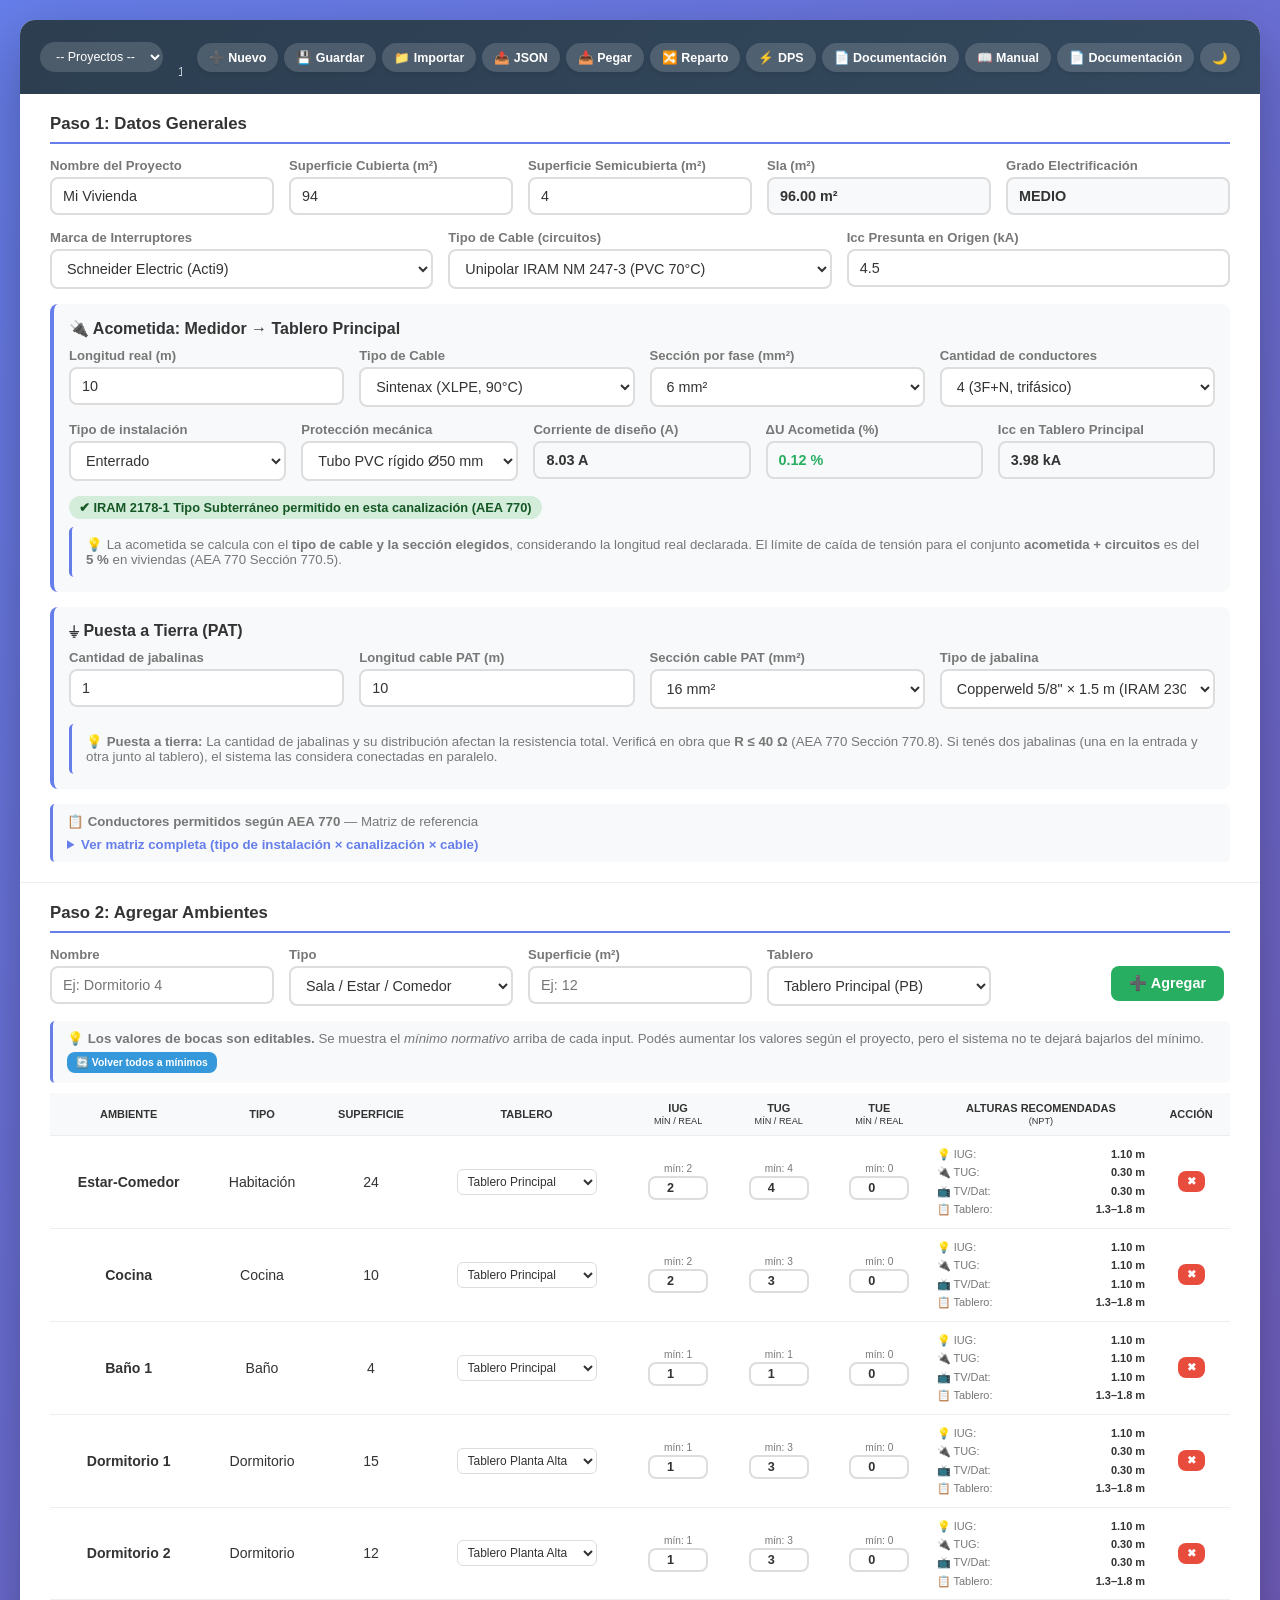
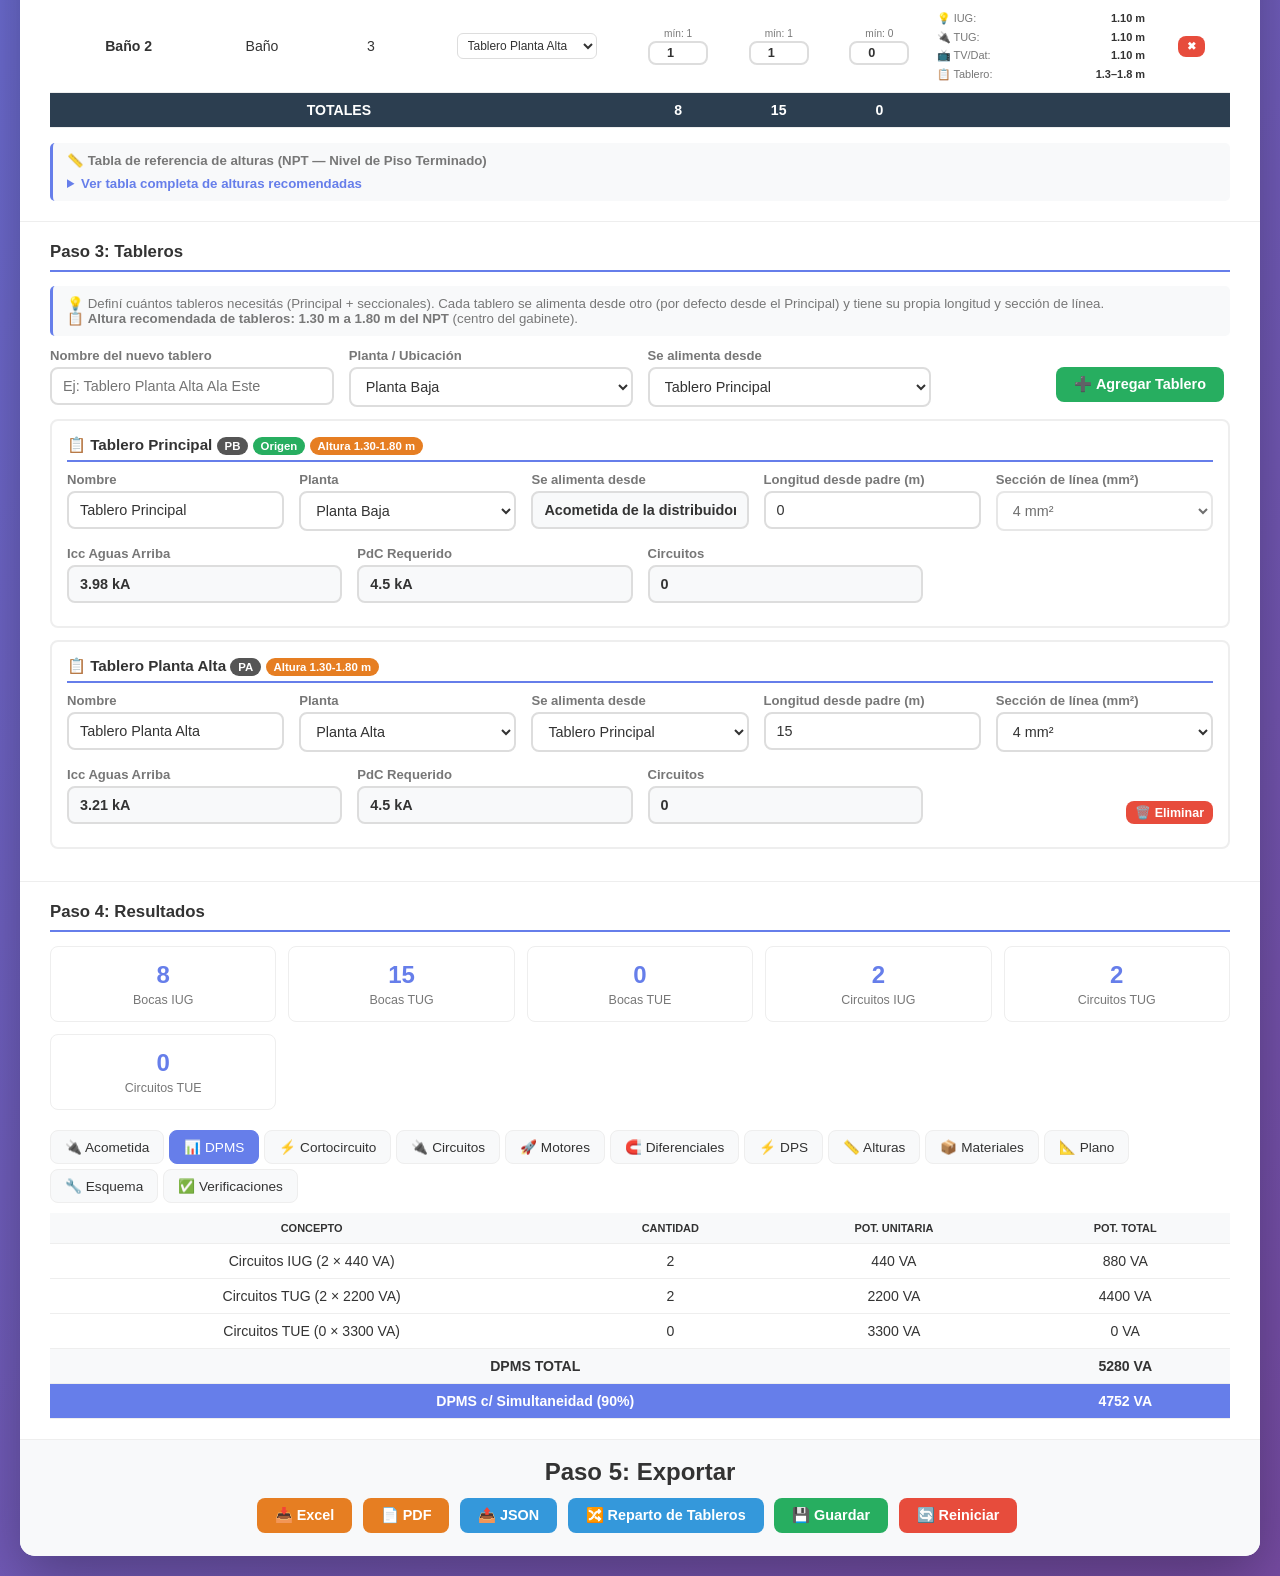
==== commit 88bc4b2a: "Add files via upload" ====
--- a/index.html
+++ b/index.html
@@ -46,7 +46,9 @@
         <button onclick="abrirModalJSON('importar')">📥 Pegar</button>
         <button onclick="abrirRepartoTableros()" title="Reparto de circuitos por tablero">🔀 Reparto</button>
         <button onclick="irAModuloDPS()" title="Módulo de Protección contra Sobretensiones">⚡ DPS</button>
+        <button onclick="irAModuloDocumentacion()" title="Documentación Anexo A">📄 Documentación</button>
         <button onclick="abrirManual()" title="Manual de uso">📖 Manual</button>
+        <button onclick="irAModuloDocumentacion()" title="Documentación Anexo A">📄 Documentación</button>
         <button onclick="toggleTema()">🌙</button>
     </div>
     <input type="file" id="inputFileJSON" accept=".json" style="display:none;" onchange="importarArchivoJSON(this)">
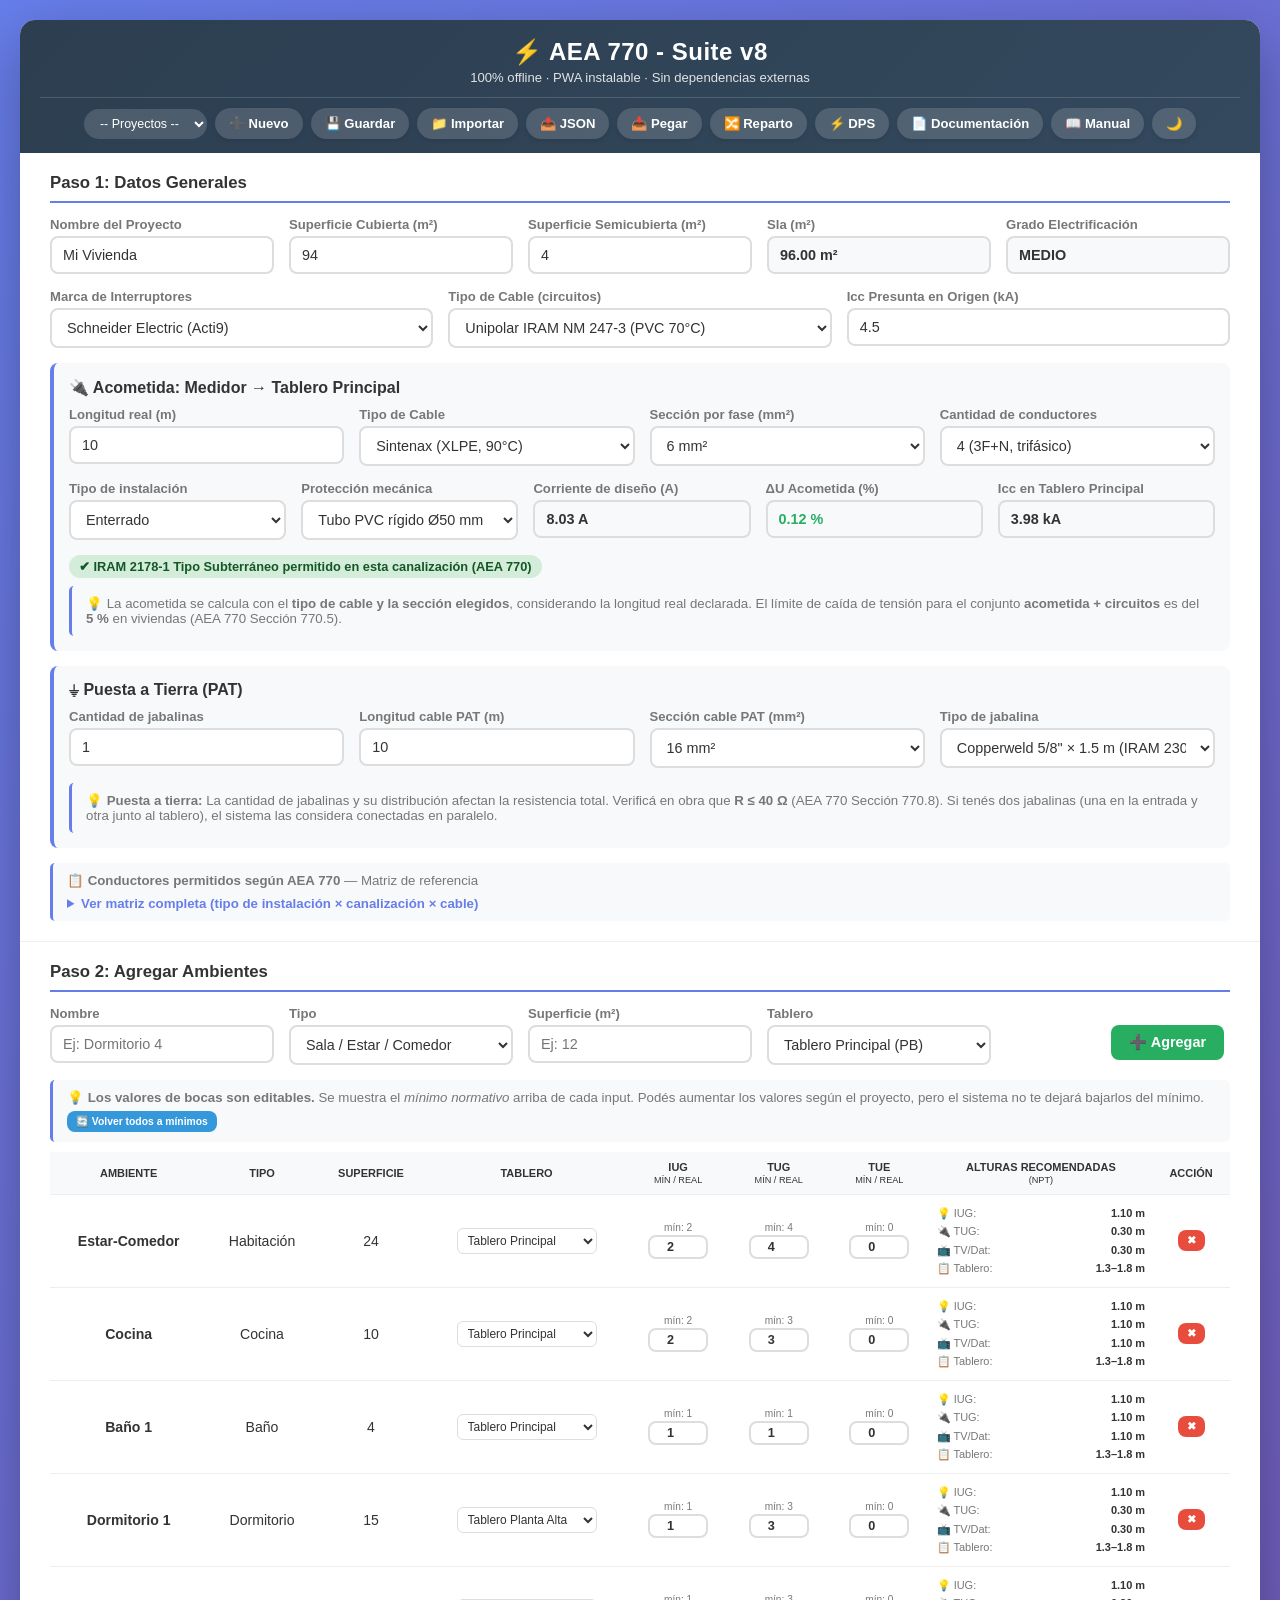
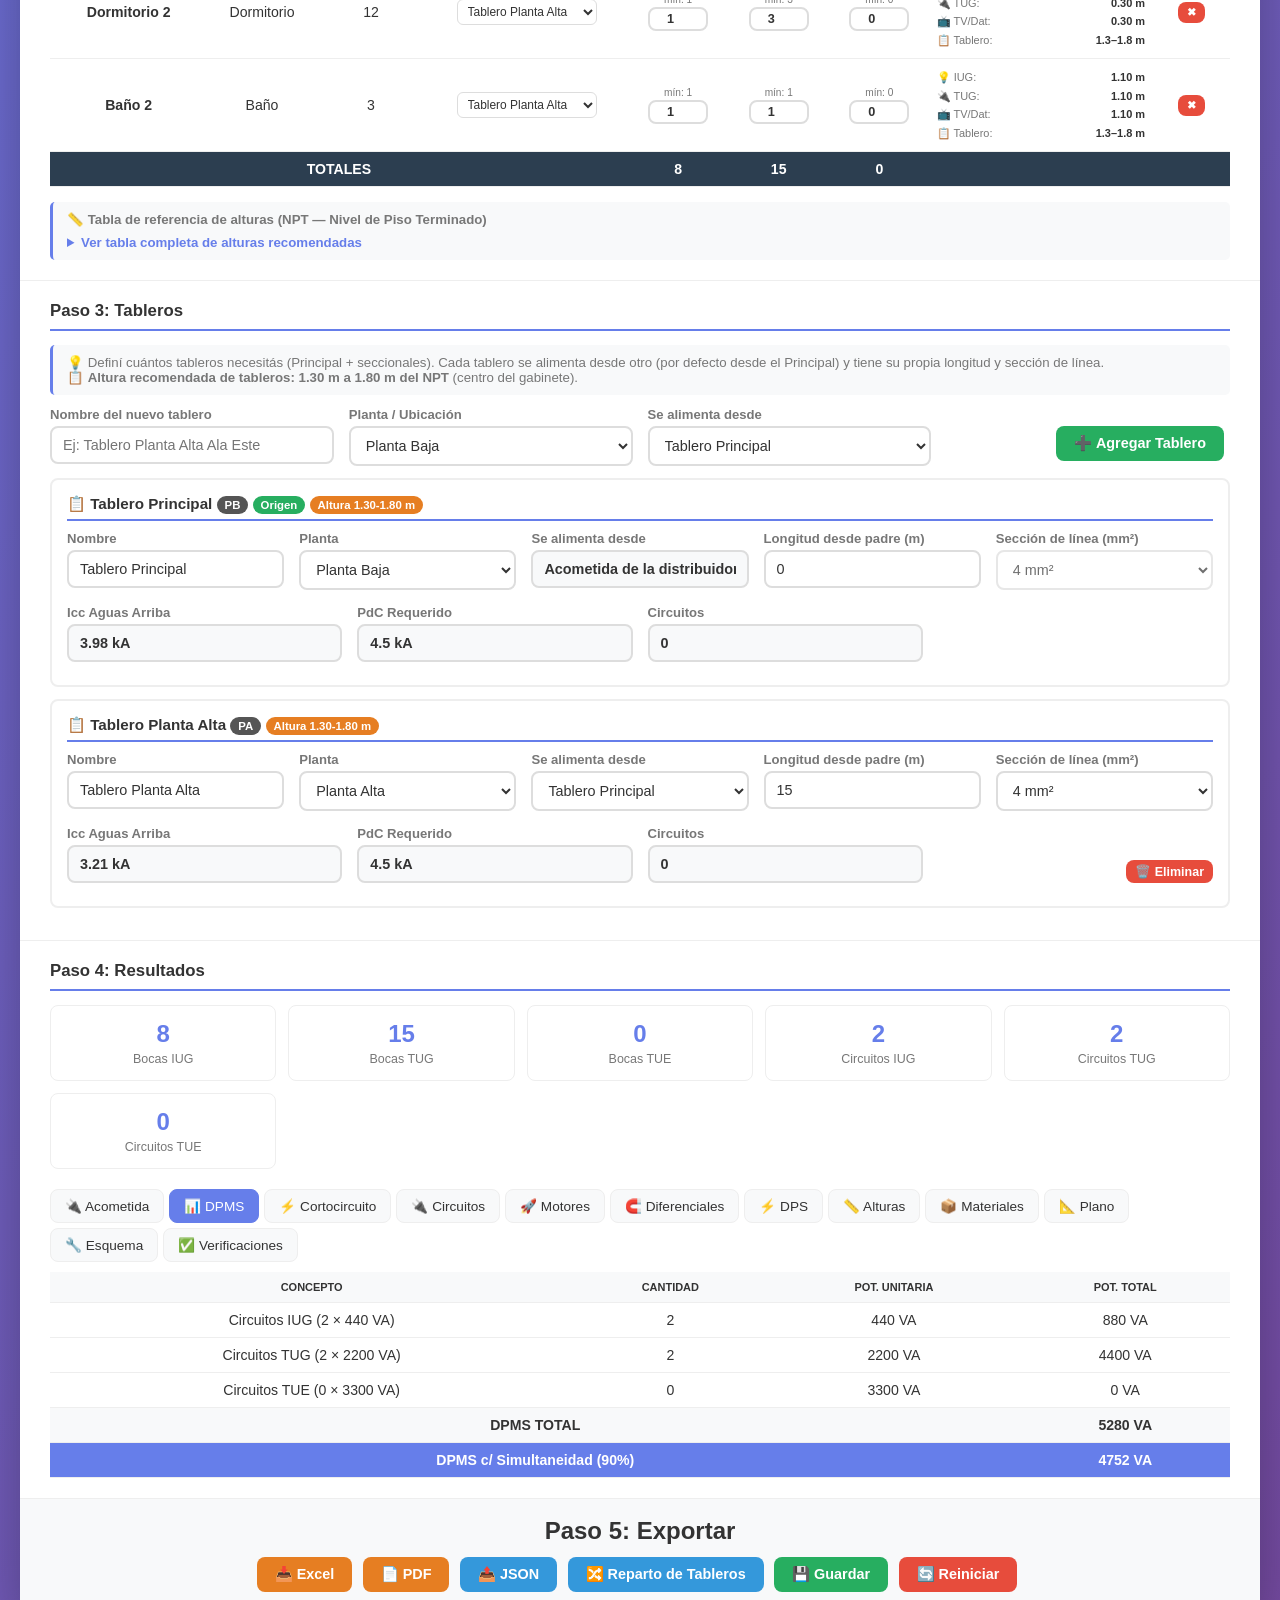
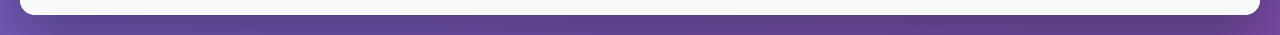
==== commit 13959a72: "Add files via upload" ====
--- a/index.html
+++ b/index.html
@@ -29,29 +29,26 @@
 <body>
 <div class="container">
     <header>
-    <div class="header-left">
-        <select class="proyecto-selector" id="selectorProyecto" onchange="cambiarProyecto(this.value)">
-            <option value="">-- Proyectos --</option>
-        </select>
-    </div>
-    <div class="header-center">
-        <h1>⚡ AEA 770 - Suite v8</h1>
-        <p>100% offline · PWA instalable · Sin dependencias externas</p>
-    </div>
-    <div class="header-right">
-        <button onclick="nuevoProyecto()">➕ Nuevo</button>
-        <button onclick="guardarProyecto()">💾 Guardar</button>
-        <button onclick="document.getElementById('inputFileJSON').click()">📁 Importar</button>
-        <button onclick="abrirModalJSON('exportar')">📤 JSON</button>
-        <button onclick="abrirModalJSON('importar')">📥 Pegar</button>
-        <button onclick="abrirRepartoTableros()" title="Reparto de circuitos por tablero">🔀 Reparto</button>
-        <button onclick="irAModuloDPS()" title="Módulo de Protección contra Sobretensiones">⚡ DPS</button>
-        <button onclick="irAModuloDocumentacion()" title="Documentación Anexo A">📄 Documentación</button>
-        <button onclick="abrirManual()" title="Manual de uso">📖 Manual</button>
-        <button onclick="irAModuloDocumentacion()" title="Documentación Anexo A">📄 Documentación</button>
-        <button onclick="toggleTema()">🌙</button>
-    </div>
-    <input type="file" id="inputFileJSON" accept=".json" style="display:none;" onchange="importarArchivoJSON(this)">
+        <div class="header-center">
+            <h1>⚡ AEA 770 - Suite v8</h1>
+            <p>100% offline · PWA instalable · Sin dependencias externas</p>
+        </div>
+        <div class="header-right">
+            <select class="proyecto-selector" id="selectorProyecto" onchange="cambiarProyecto(this.value)">
+                <option value="">-- Proyectos --</option>
+            </select>
+                <button onclick="nuevoProyecto()">➕ Nuevo</button>
+                <button onclick="guardarProyecto()">💾 Guardar</button>
+                <button onclick="document.getElementById('inputFileJSON').click()">📁 Importar</button>
+                <button onclick="abrirModalJSON('exportar')">📤 JSON</button>
+                <button onclick="abrirModalJSON('importar')">📥 Pegar</button>
+                <button onclick="abrirRepartoTableros()">🔀 Reparto</button>
+                <button onclick="irAModuloDPS()">⚡ DPS</button>
+                <button onclick="irAModuloDocumentacion()">📄 Documentación</button>
+                <button onclick="abrirManual()">📖 Manual</button>
+                <button onclick="toggleTema()">🌙</button>
+        </div>
+        <input type="file" id="inputFileJSON" accept=".json" style="display:none;" onchange="importarArchivoJSON(this)">
     </header>
 
     <div id="installBanner">
--- a/css/base.css
+++ b/css/base.css
@@ -80,31 +80,82 @@
     overflow: hidden;
 }
 
-/* --- Header --- */
+/* --- Header (layout: título arriba, botones abajo) --- */
 header {
     background: var(--card-header);
     color: white;
-    padding: 15px 20px;
-    display: grid;
-    grid-template-columns: auto 1fr auto;
-    gap: 15px;
+    padding: 18px 20px 14px;
+    display: flex;
+    flex-direction: column;
+    gap: 12px;
+    align-items: stretch;
+}
+
+/* Fila superior: selector + título (centrado) */
+.header-left {
+    display: flex;
     align-items: center;
-}
-.header-left { display: flex; align-items: center; gap: 10px; }
-.header-center { text-align: center; min-width: 0; }
-.header-center h1 { font-size: 1.4em; margin-bottom: 3px; white-space: nowrap; overflow: hidden; text-overflow: ellipsis; }
-.header-center p { font-size: 0.78em; opacity: 0.8; white-space: nowrap; overflow: hidden; text-overflow: ellipsis; }
-.header-right { display: flex; gap: 6px; flex-wrap: wrap; justify-content: flex-end; align-items: center; }
+    justify-content: center;
+    gap: 10px;
+    order: 1;
+    flex-wrap: wrap;
+}
+
+.header-center {
+    text-align: center;
+    min-width: 0;
+    order: 1;   /* va en la misma fila que header-left */
+    flex: 1;
+}
+
+.header-center h1 {
+    font-size: 1.5em;
+    margin-bottom: 4px;
+    white-space: normal;
+    overflow: visible;
+    text-overflow: clip;
+    letter-spacing: 0.5px;
+}
+
+.header-center p {
+    font-size: 0.82em;
+    opacity: 0.85;
+    white-space: normal;
+    overflow: visible;
+    text-overflow: clip;
+}
+
+/* Fila inferior: botones centrados */
+.header-right {
+    display: flex;
+    gap: 8px;
+    flex-wrap: wrap;
+    justify-content: center;
+    align-items: center;
+    order: 2;
+    padding-top: 10px;
+    border-top: 1px solid rgba(255,255,255,0.15);
+}
+
 .header-right button {
     background: rgba(255,255,255,0.15);
-    border: none; color: white;
-    padding: 7px 12px; border-radius: 18px;
-    cursor: pointer; font-size: 0.78em;
-    margin: 0; white-space: nowrap; width: auto;
+    border: none;
+    color: white;
+    padding: 8px 14px;
+    border-radius: 18px;
+    cursor: pointer;
+    font-size: 0.82em;
+    margin: 0;
+    white-space: nowrap;
+    width: auto;
     box-shadow: 0 2px 4px rgba(0,0,0,0.1);
     transition: transform 0.2s, background 0.3s;
 }
-.header-right button:hover { background: rgba(255,255,255,0.3); transform: translateY(-2px); }
+
+.header-right button:hover {
+    background: rgba(255,255,255,0.3);
+    transform: translateY(-2px);
+}
 
 /* --- Controles de formulario --- */
 label { display: block; font-weight: 600; margin-bottom: 4px; color: var(--text-light); font-size: 0.82em; }
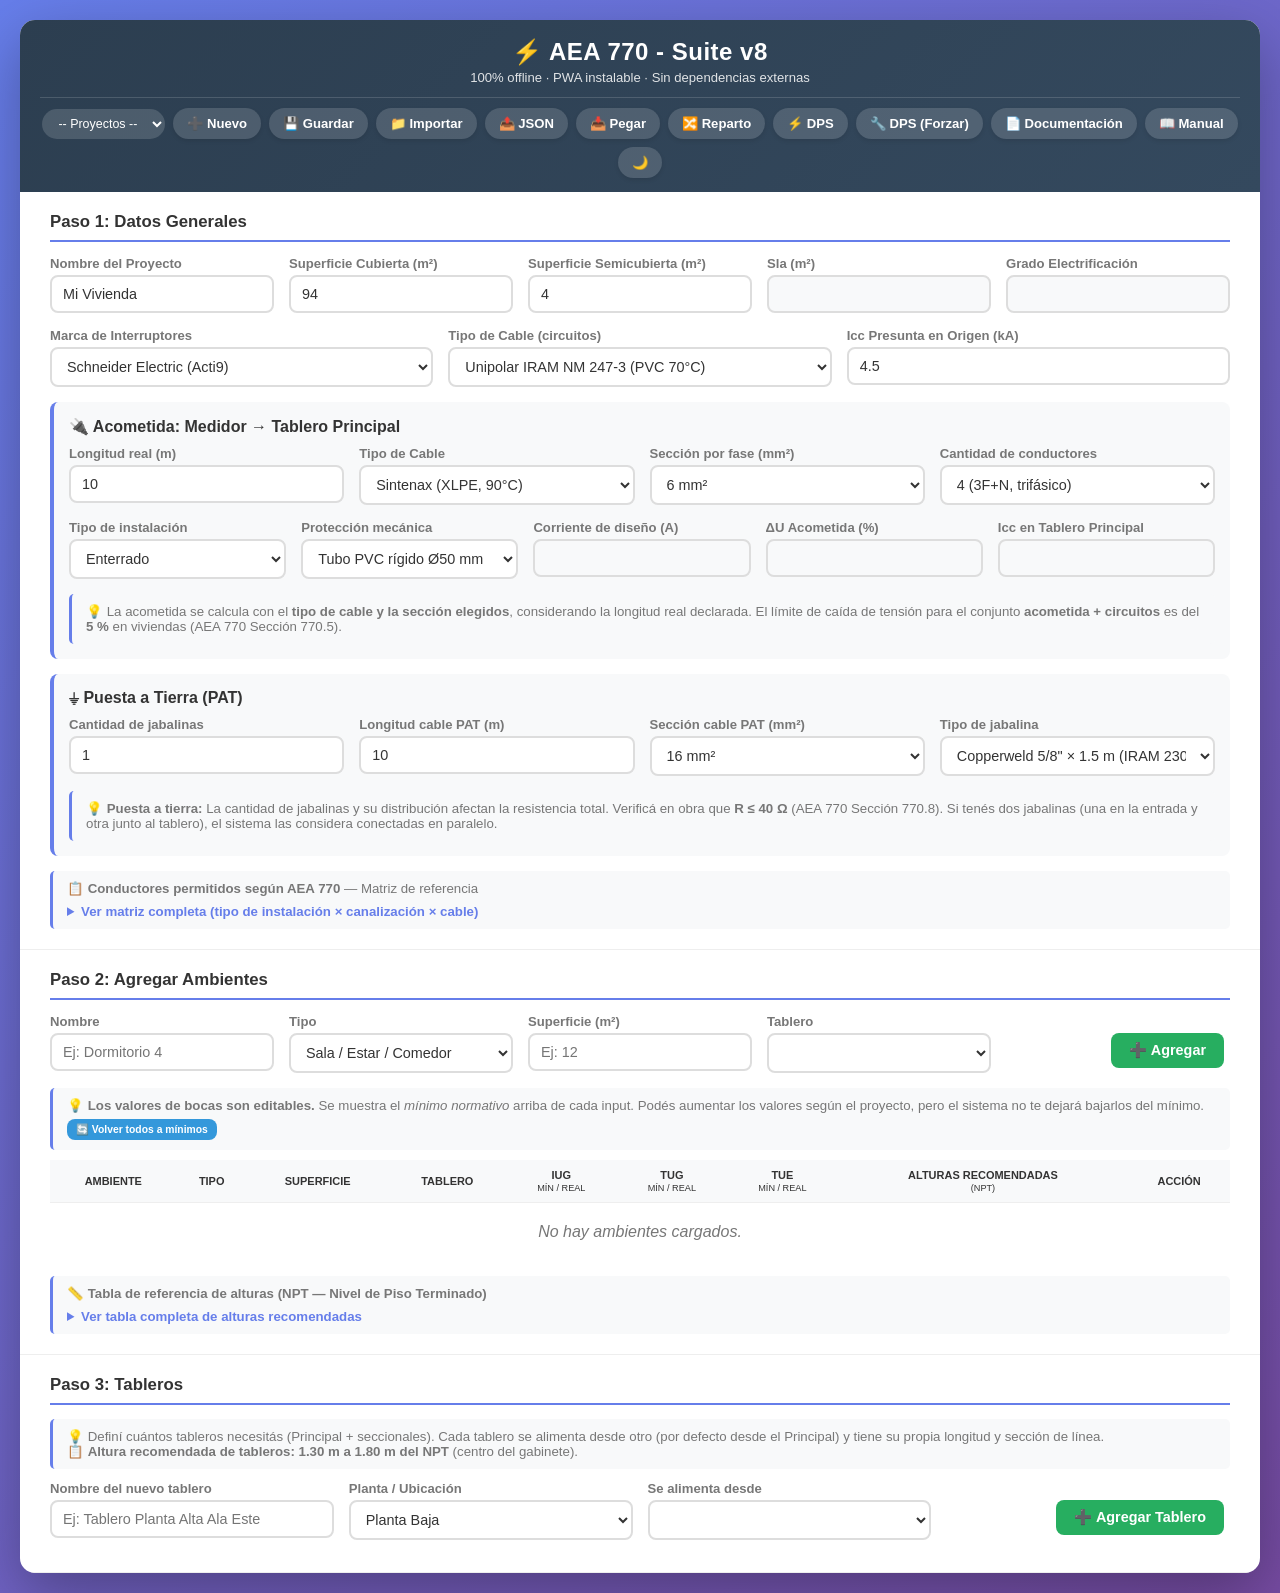
==== commit c43ceb0a: "Add files via upload" ====
--- a/index.html
+++ b/index.html
@@ -15,14 +15,15 @@
 <meta name="apple-mobile-web-app-status-bar-style" content="black-translucent">
 <meta name="apple-mobile-web-app-title" content="AEA 770">
 
+<!-- CSS separado -->
+    <link rel="stylesheet" href="css/base.css">
+    <link rel="stylesheet" href="css/index.css">
+    
 <!-- Librerías LOCALES (sin CDN) -->
     <script src="libs/jspdf.umd.min.js"></script>
     <script src="libs/jspdf.plugin.autotable.min.js"></script>
     <script src="libs/xlsx.full.min.js"></script>
 
-<!-- CSS separado -->
-    <link rel="stylesheet" href="css/base.css">
-    <link rel="stylesheet" href="css/index.css">
 
 </head>
 
@@ -44,6 +45,7 @@
                 <button onclick="abrirModalJSON('importar')">📥 Pegar</button>
                 <button onclick="abrirRepartoTableros()">🔀 Reparto</button>
                 <button onclick="irAModuloDPS()">⚡ DPS</button>
+                <button onclick="irAModuloDPSForzado()" title="Limpiar caché del DPS y volver a abrir">🔧 DPS (Forzar)</button>
                 <button onclick="irAModuloDocumentacion()">📄 Documentación</button>
                 <button onclick="abrirManual()">📖 Manual</button>
                 <button onclick="toggleTema()">🌙</button>
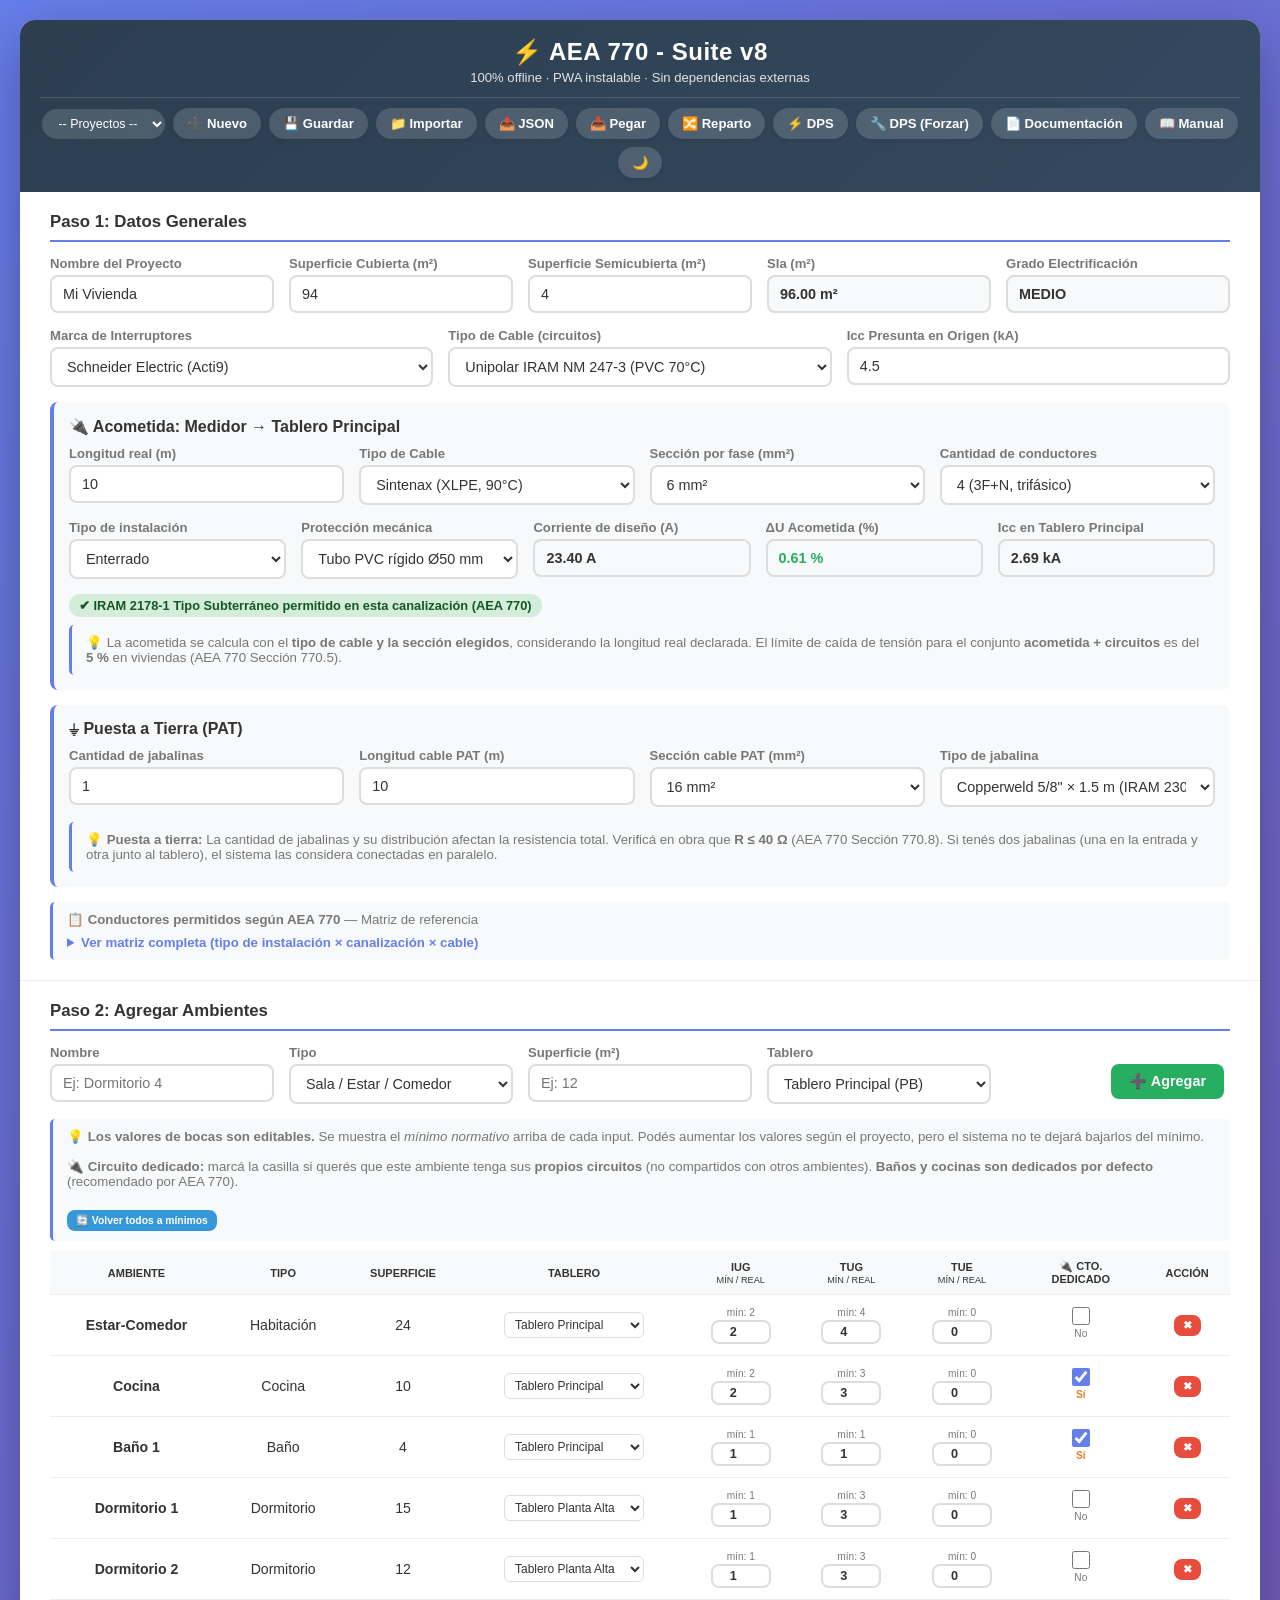
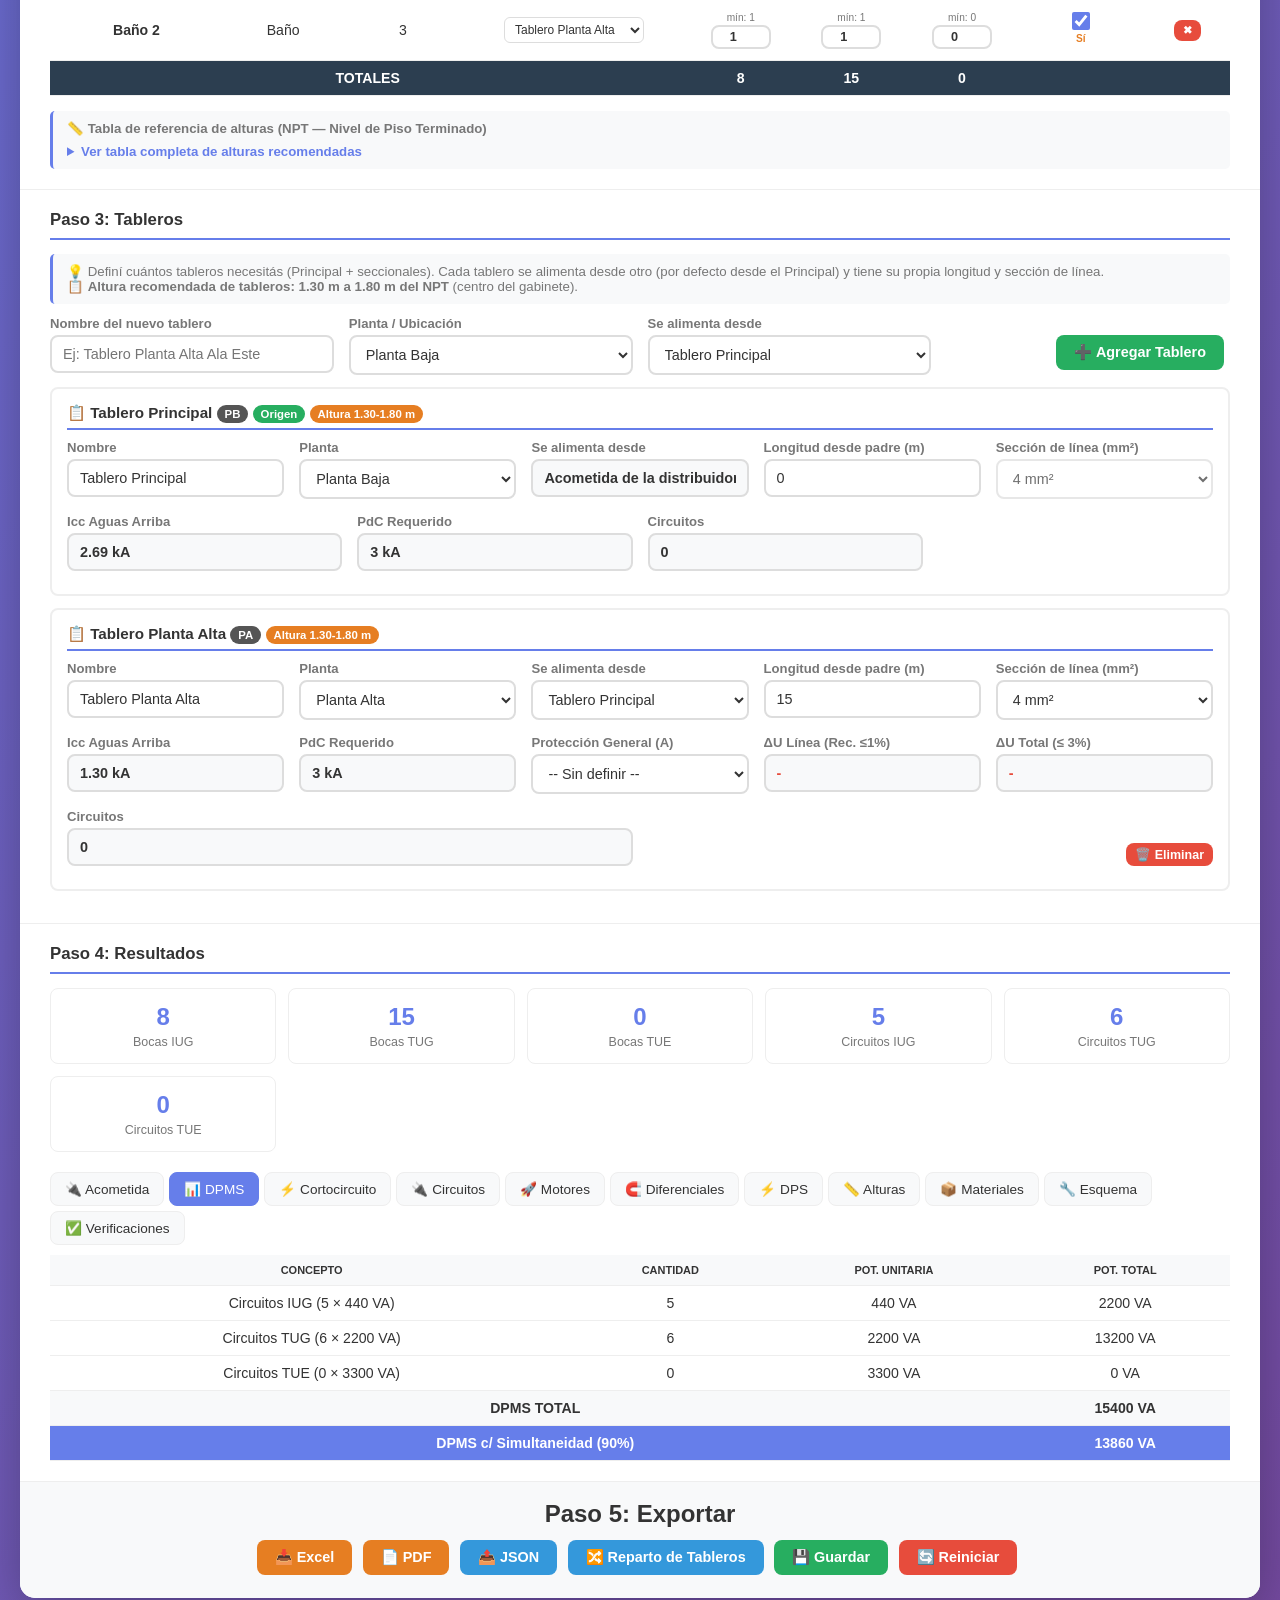
==== commit 2a8d3cf2: "Add files via upload" ====
--- a/index.html
+++ b/index.html
@@ -304,7 +304,10 @@
         <div class="info-tip" style="margin-bottom:8px;">
             💡 <strong>Los valores de bocas son editables.</strong> Se muestra el <em>mínimo normativo</em> arriba de cada input.
             Podés aumentar los valores según el proyecto, pero el sistema no te dejará bajarlos del mínimo.
-            <br>
+            <br><br>
+            🔌 <strong>Circuito dedicado:</strong> marcá la casilla si querés que este ambiente tenga sus <strong>propios circuitos</strong>
+            (no compartidos con otros ambientes). <strong>Baños y cocinas son dedicados por defecto</strong> (recomendado por AEA 770).
+            <br><br>
             <button onclick="resetearBocasMinimas()" class="info small" style="margin-top:6px;">🔄 Volver todos a mínimos</button>
         </div>
 
@@ -316,7 +319,7 @@
                     <th>IUG<br><small style="font-weight:400;">mín / real</small></th>
                     <th>TUG<br><small style="font-weight:400;">mín / real</small></th>
                     <th>TUE<br><small style="font-weight:400;">mín / real</small></th>
-                    <th>Alturas recomendadas<br><small style="font-weight:400;">(NPT)</small></th>
+                    <th title="Marcar para que este ambiente tenga circuitos propios (no compartidos con otros ambientes)">🔌 Cto.<br>dedicado</th>
                     <th>Acción</th>
                 </tr>
             </thead>
@@ -405,7 +408,7 @@
             <div class="tab" onclick="cambiarTab(event, 'tab-dps')">⚡ DPS</div>
             <div class="tab" onclick="cambiarTab(event, 'tab-alturas')">📏 Alturas</div>
             <div class="tab" onclick="cambiarTab(event, 'tab-materiales')">📦 Materiales</div>
-            <div class="tab" onclick="cambiarTab(event, 'tab-plano')">📐 Plano</div>
+            <!-- PASO EN PAUSA <div class="tab" onclick="cambiarTab(event, 'tab-plano')">📐 Plano</div>-->
             <div class="tab" onclick="cambiarTab(event, 'tab-esquema')">🔧 Esquema</div>
             <div class="tab" onclick="cambiarTab(event, 'tab-verificaciones')">✅ Verificaciones</div>
         </div>
@@ -431,6 +434,8 @@
             <div class="info-tip" style="margin-bottom:8px;">
                 ✏️ <strong>Columnas editables:</strong> Sección, Protección, Longitud y (para TUE) Potencia.
                 Los valores por defecto son los mínimos normativos, pero podés aumentarlos según el proyecto.
+                <br>🔌 <span class="badge-dedicado">DEDICADO</span> indica que el circuito alimenta un solo ambiente
+                (baño, cocina o ambiente marcado como dedicado).
             </div>
             <table>
                 <thead>
--- a/css/index.css
+++ b/css/index.css
@@ -85,4 +85,63 @@
 
 /* --- SVG container --- */
 .canvas-container, .svg-container { background: var(--card-bg); border: 1px solid var(--border); border-radius: 8px; padding: 12px; overflow-x: auto; }
-.svg-container svg { display: block; margin: 0 auto; max-width: 100%; }+.svg-container svg { display: block; margin: 0 auto; max-width: 100%; }
+
+/* ============================================================
+   CIRCUITO DEDICADO - Checkbox por ambiente
+   ============================================================ */
+.circ-dedicado-cell {
+    text-align: center;
+    min-width: 85px;
+}
+
+.circ-dedicado-label {
+    display: inline-flex;
+    flex-direction: column;
+    align-items: center;
+    gap: 3px;
+    cursor: pointer;
+    font-size: 0.72em;
+    color: var(--text-light);
+    font-weight: 500;
+    user-select: none;
+    padding: 3px 6px;
+    border-radius: 6px;
+    transition: background 0.2s, color 0.2s;
+}
+
+.circ-dedicado-label:hover {
+    background: var(--table-hover);
+    color: var(--accent);
+}
+
+.circ-dedicado-label input[type="checkbox"] {
+    width: 18px;
+    height: 18px;
+    cursor: pointer;
+    accent-color: var(--accent);
+    margin: 0;
+}
+
+.circ-dedicado-label.es-especial {
+    color: #e67e22;
+    font-weight: 700;
+}
+
+.circ-dedicado-label.es-especial:hover {
+    color: #d35400;
+}
+
+/* Badge de circuito dedicado en tabla de circuitos */
+.badge-dedicado {
+    display: inline-block;
+    background: #e67e22;
+    color: white;
+    font-size: 0.62em;
+    font-weight: 700;
+    padding: 1px 5px;
+    border-radius: 6px;
+    margin-left: 4px;
+    vertical-align: middle;
+    letter-spacing: 0.3px;
+}
